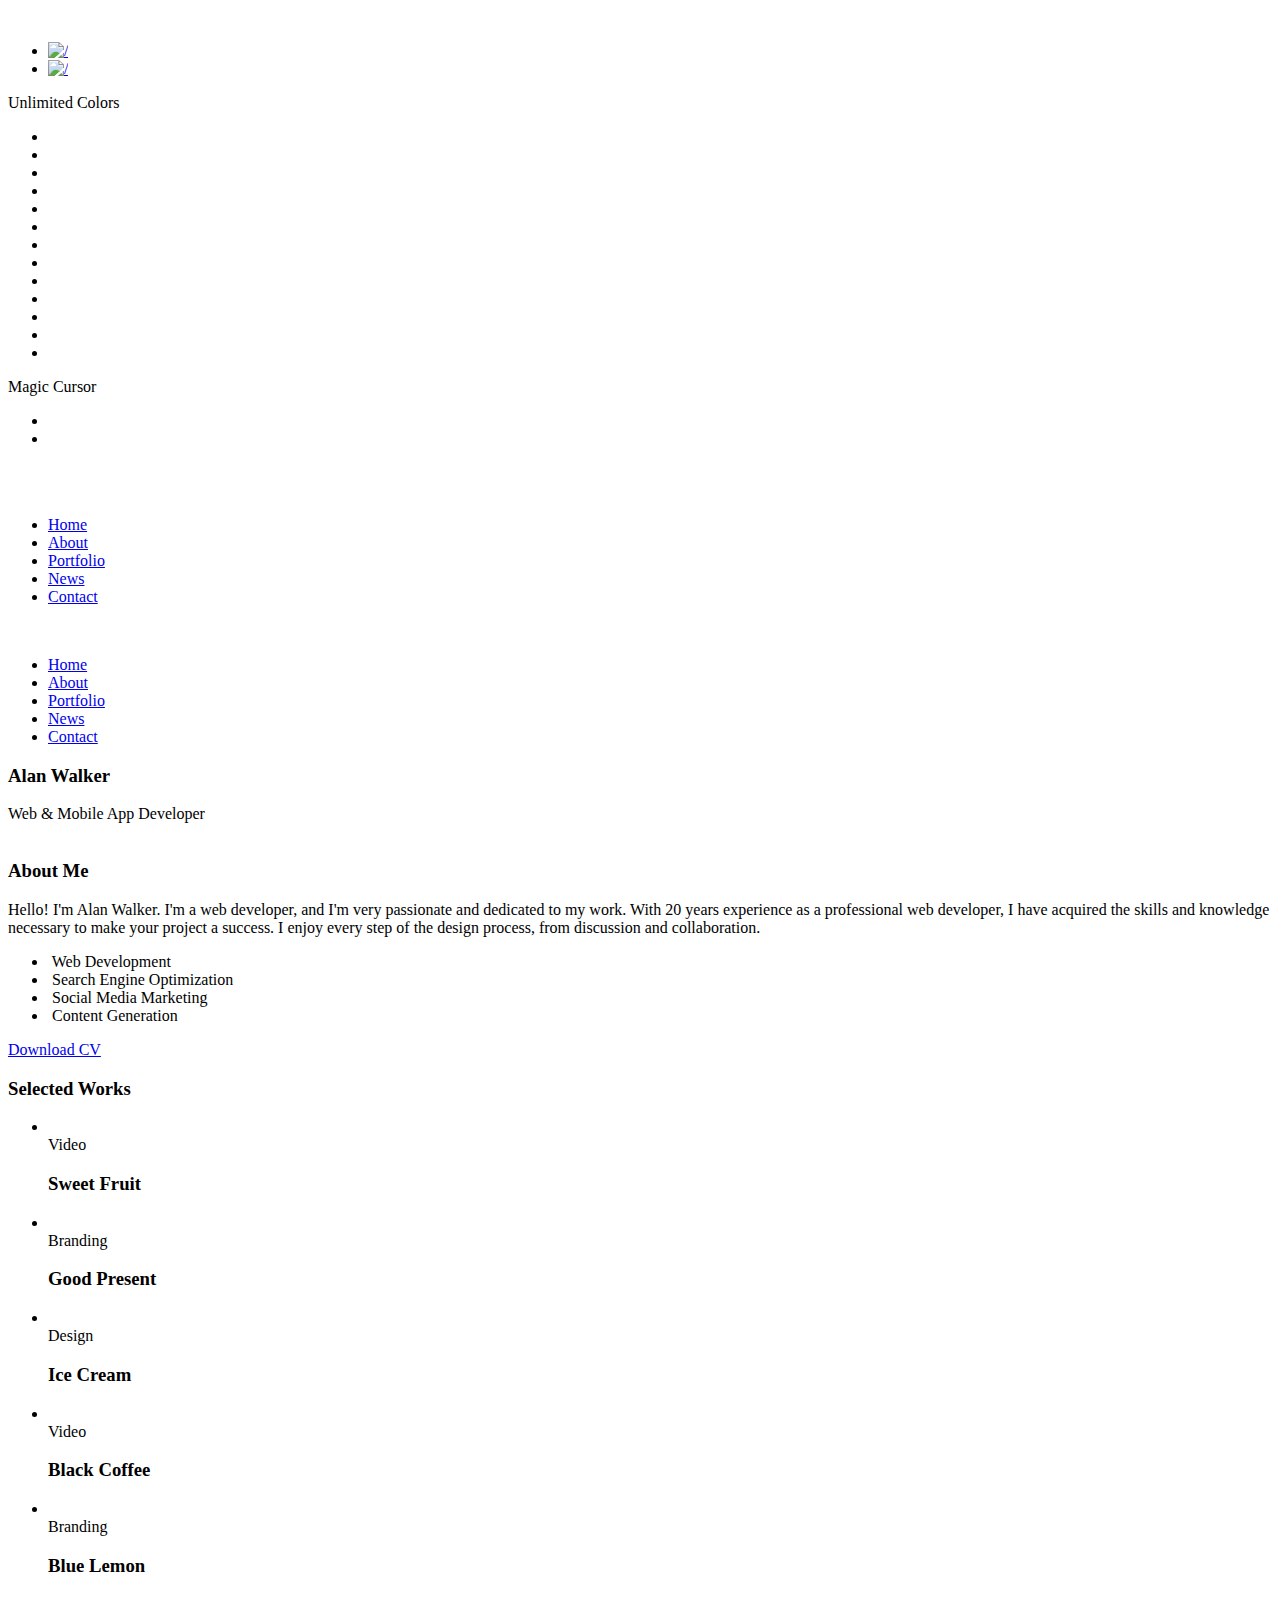
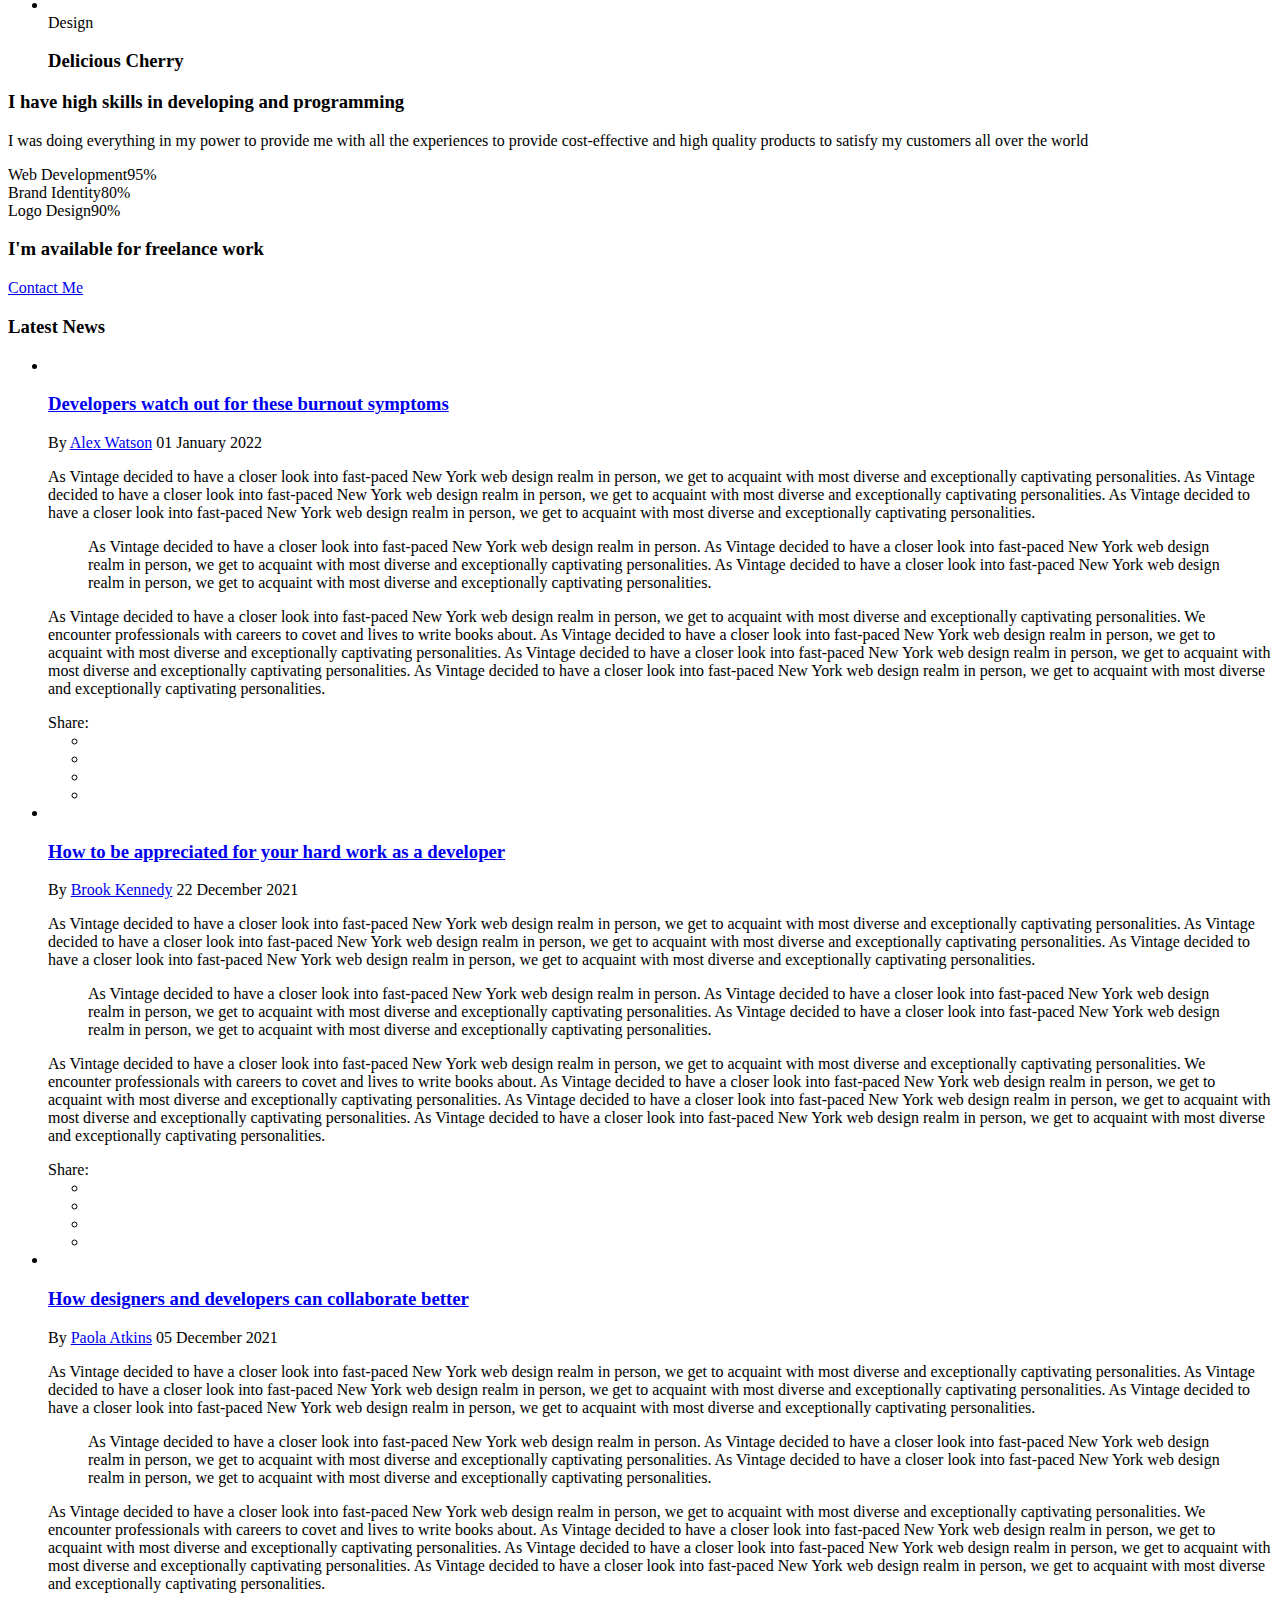
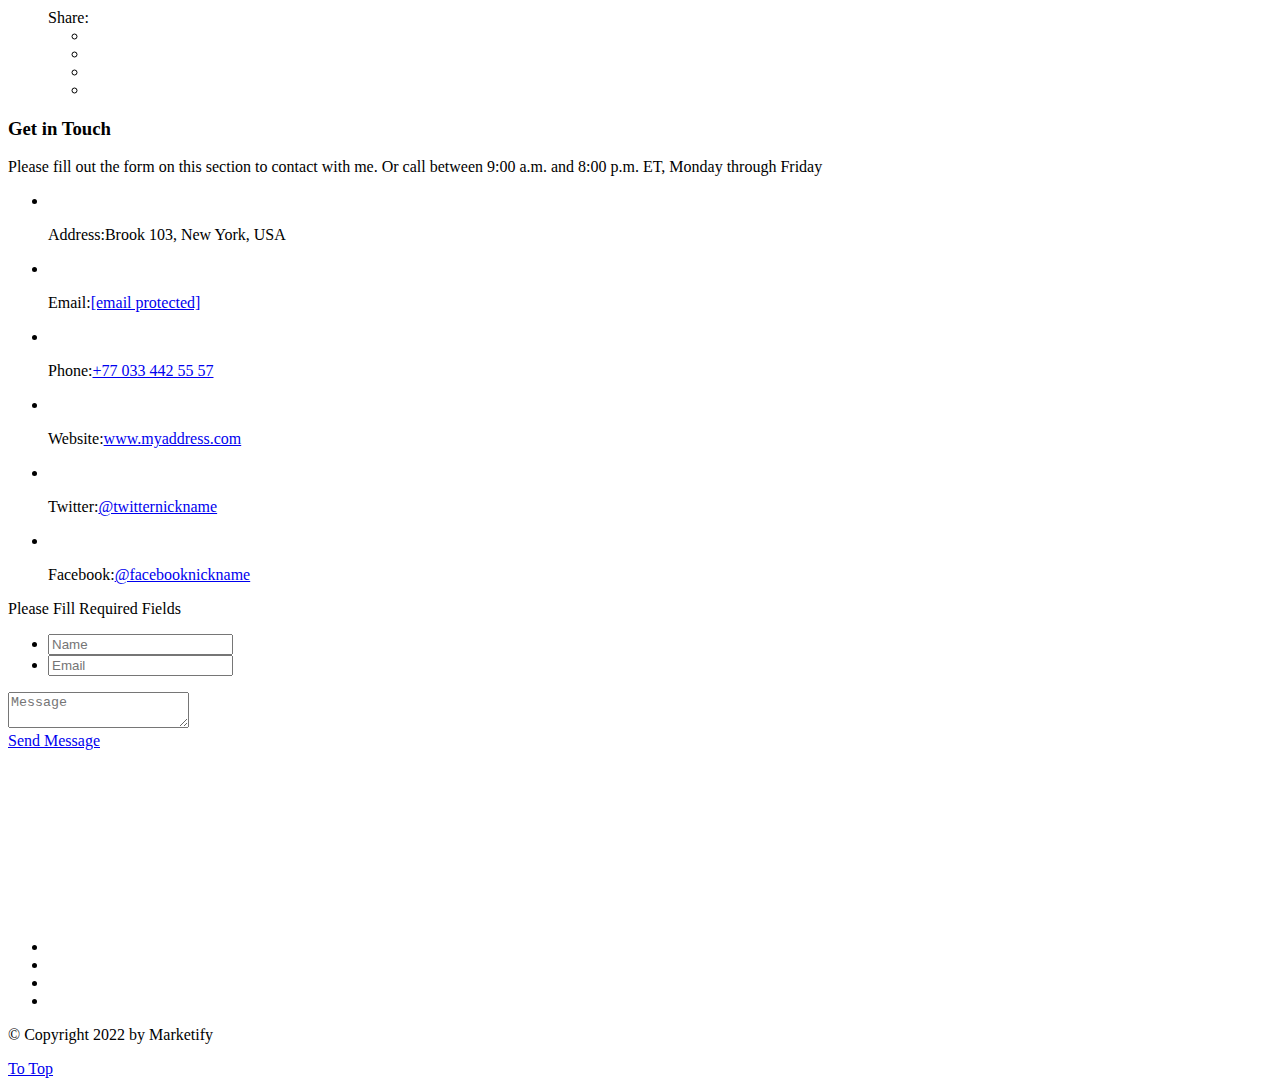
==== index.html @ be093eaf "Rename water.html to index.html" ====
<!DOCTYPE html>
<!--[if lt IE 7 ]><html class="ie ie6" lang="en"> <![endif]-->
<!--[if IE 7 ]><html class="ie ie7" lang="en"> <![endif]-->
<!--[if IE 8 ]><html class="ie ie8" lang="en"> <![endif]-->
<!--[if (gte IE 9)|!(IE)]><!-->
<html lang="en">
<!--<![endif]-->

<head>
    <meta http-equiv="Content-Type" content="text/html; charset=utf-8" />
    <link rel="icon" type="image/png" href="img/favicon.png" />
    <meta name="description" content="Name of your web site">
    <meta name="author" content="Marketify">
    <meta name="viewport" content="width=device-width, initial-scale=1, maximum-scale=1">
    <title>Grax | Home</title>

    <link href="https://fonts.googleapis.com/css2?family=Mulish:ital,wght@0,200;0,300;0,400;0,500;0,600;0,700;0,800;0,900;1,200;1,300;1,400;1,500;1,600;1,700;1,800;1,900&family=Poppins:ital,wght@0,300;0,400;0,500;0,600;0,700;0,800;0,900;1,300;1,400;1,500;1,600;1,700;1,800;1,900&display=swap"
        rel="stylesheet">
    <link rel="stylesheet" type="text/css" href="css/plugins.css" />
    <link rel="stylesheet" type="text/css" href="css/colors.css" />
    <link rel="stylesheet" type="text/css" href="css/darkMode.css" />
    <link rel="stylesheet" type="text/css" href="css/style.css" />
    <!--[if lt IE 9]> <script type="text/javascript" src="js/modernizr.custom.js"></script> <![endif]-->

</head>

<body>

    <div id="preloader">
        <div class="loader_line"></div>
    </div>


    <div class="grax_tm_all_wrap" data-magic-cursor="" data-color="crimson">



        <div class="grax_tm_settings">
            <div class="icon">
                <img class="svg" src="img/svg/setting.svg" alt="" />
                <a class="link" href="#"></a>
            </div>
            <div class="wrapper">
                <ul class="direction">
                    <li><a class="active light" href="#"><img class="svg" src="img/svg/weather.svg" alt=" /"></a></li>
                    <li><a class="dark" href="#"><img class="svg" src="img/svg/islam.svg" alt=" /"></a></li>
                </ul>
                <span class="title">Unlimited Colors</span>
                <ul class="colors">
                    <li><a class="blue" href="#"></a></li>
                    <li><a class="green" href="#"></a></li>
                    <li><a class="brown" href="#"></a></li>
                    <li><a class="pink" href="#"></a></li>
                    <li><a class="orange" href="#"></a></li>
                    <li class="bl"><a class="black" href="#"></a></li>
                    <li class="wh"><a class="white" href="#"></a></li>
                    <li><a class="purple" href="#"></a></li>
                    <li><a class="sky" href="#"></a></li>
                    <li><a class="cadetBlue" href="#"></a></li>
                    <li><a class="crimson" href="#"></a></li>
                    <li><a class="olive" href="#"></a></li>
                    <li><a class="red" href="#"></a></li>
                </ul>
                <span class="title">Magic Cursor</span>
                <ul class="cursor">
                    <li><a class="showme show" href="#"></a></li>
                    <li><a class="hide" href="#"><img class="svg" src="img/svg/arrow.svg" alt="" /></a></li>
                </ul>
            </div>
        </div>


        <div class="grax_tm_modalbox_news">
            <div class="box_inner">
                <div class="close">
                    <a href="#"><img class="svg" src="img/svg/cancel.svg" alt="" /></a>
                </div>
                <div class="description_wrap scrollable">
                </div>
            </div>
        </div>


        <div class="grax_tm_topbar">
            <div class="container">
                <div class="topbar_inner">
                    <div class="logo">
                        <a class="dark" href="#"><img src="img/logo/dark.png" alt="" /></a>
                        <a class="light" href="#"><img src="img/logo/logo.png" alt="" /></a>
                    </div>
                    <div class="menu">
                        <ul class="anchor_nav">
                            <li class="current"><a href="#home">Home</a></li>
                            <li><a href="#about">About</a></li>
                            <li><a href="#portfolio">Portfolio</a></li>
                            <li><a href="#news">News</a></li>
                            <li><a href="#contact">Contact</a></li>
                        </ul>
                    </div>
                </div>
            </div>
        </div>


        <div class="grax_tm_mobile_menu">
            <div class="topbar_inner">
                <div class="container bigger">
                    <div class="topbar_in">
                        <div class="logo">
                            <a href="#"><img src="img/logo/dark.png" alt="" /></a>
                        </div>
                        <div class="my_trigger">
                            <div class="hamburger hamburger--collapse-r">
                                <div class="hamburger-box">
                                    <div class="hamburger-inner"></div>
                                </div>
                            </div>
                        </div>
                    </div>
                </div>
            </div>
            <div class="dropdown">
                <div class="container">
                    <div class="dropdown_inner">
                        <ul class="anchor_nav">
                            <li><a href="#home">Home</a></li>
                            <li><a href="#about">About</a></li>
                            <li><a href="#portfolio">Portfolio</a></li>
                            <li><a href="#news">News</a></li>
                            <li><a href="#contact">Contact</a></li>
                        </ul>
                    </div>
                </div>
            </div>
        </div>


        <div class="grax_tm_hero" id="home">
            <div class="ripple" id="ripple"></div>
            <div class="container water">
                <div class="details" data-animation="toRight">
                    <h3 class="fn_animation name">Alan Walker</h3>
                    <span class="fn_animation job">Web &amp; Mobile App Developer</span>
                </div>
                <div class="grax_tm_down" data-skin="light">
                    <div class="line_wrapper">
                        <div class="line"></div>
                    </div>
                </div>
            </div>
        </div>


        <div class="grax_tm_section" id="about">
            <div class="grax_tm_about">
                <div class="container">
                    <div class="about_inner">
                        <div class="left wow fadeInLeft" data-wow-duration="1.5s">
                            <div class="image parallax" data-relative-input="true">
                                <img src="img/placeholders/3-4.jpg" alt="" />
                                <div class="main layer" data-img-url="img/about/1.jpg" data-depth="0.04"></div>
                            </div>
                        </div>
                        <div class="right wow fadeInLeft" data-wow-duration="1.5s" data-wow-delay=".2s">
                            <div class="grax_tm_title_holder">
                                <h3>About <span>Me</span></h3>
                            </div>
                            <div class="text">
                                <p>Hello! I'm Alan Walker. I'm a web developer, and I'm very passionate and dedicated to my work. With 20 years experience as a professional web developer, I have acquired the skills and knowledge necessary to make your project
                                    a success. I enjoy every step of the design process, from discussion and collaboration.</p>
                            </div>
                            <div class="list">
                                <ul>
                                    <li>
                                        <div class="list_inner">
                                            <img class="svg" src="img/svg/checked.svg" alt="" />
                                            <span>Web Development</span>
                                        </div>
                                    </li>
                                    <li>
                                        <div class="list_inner">
                                            <img class="svg" src="img/svg/checked.svg" alt="" />
                                            <span>Search Engine Optimization</span>
                                        </div>
                                    </li>
                                    <li>
                                        <div class="list_inner">
                                            <img class="svg" src="img/svg/checked.svg" alt="" />
                                            <span>Social Media Marketing</span>
                                        </div>
                                    </li>
                                    <li>
                                        <div class="list_inner">
                                            <img class="svg" src="img/svg/checked.svg" alt="" />
                                            <span>Content Generation</span>
                                        </div>
                                    </li>
                                </ul>
                            </div>
                            <div class="grax_tm_button">
                                <a href="img/resume/resume.jpg" download>Download CV</a>
                            </div>
                        </div>
                    </div>
                </div>
            </div>
        </div>


        <div class="grax_tm_section" id="portfolio">
            <div class="grax_tm_portfolio">
                <div class="container">
                    <div class="grax_tm_title_holder">
                        <h3>Selected <span>Works</span></h3>
                    </div>
                    <div class="portfolio_list">
                        <ul class="gallery_zoom my_waypoint">
                            <li class="wow fadeInLeft" data-wow-duration="1.5s">
                                <div class="list_inner">
                                    <div class="image">
                                        <img src="img/placeholders/1-1.jpg" alt="" />
                                        <div class="main" data-img-url="img/portfolio/1.jpg"></div>
                                    </div>
                                    <div class="overlay"></div>
                                    <div class="details">
                                        <span>Video</span>
                                        <h3>Sweet Fruit</h3>
                                    </div>
                                    <a class="grax_tm_full_link popup-youtube" href="https://www.youtube.com/watch?v=ICr_bOuM9Zo"></a>
                                </div>
                            </li>
                            <li class="wow fadeInLeft" data-wow-duration="1.5s" data-wow-delay=".2s">
                                <div class="list_inner">
                                    <div class="image">
                                        <img src="img/placeholders/1-1.jpg" alt="" />
                                        <div class="main" data-img-url="img/portfolio/2.jpg"></div>
                                    </div>
                                    <div class="overlay"></div>
                                    <div class="details">
                                        <span>Branding</span>
                                        <h3>Good Present</h3>
                                    </div>
                                    <a class="grax_tm_full_link zoom" href="img/portfolio/2.jpg"></a>
                                </div>
                            </li>
                            <li class="wow fadeInLeft" data-wow-duration="1.5s" data-wow-delay=".4s">
                                <div class="list_inner">
                                    <div class="image">
                                        <img src="img/placeholders/1-1.jpg" alt="" />
                                        <div class="main" data-img-url="img/portfolio/3.jpg"></div>
                                    </div>
                                    <div class="overlay"></div>
                                    <div class="details">
                                        <span>Design</span>
                                        <h3>Ice Cream</h3>
                                    </div>
                                    <a class="grax_tm_full_link zoom" href="img/portfolio/3.jpg"></a>
                                </div>
                            </li>
                            <li class="wow fadeInLeft" data-wow-duration="1.5s">
                                <div class="list_inner">
                                    <div class="image">
                                        <img src="img/placeholders/1-1.jpg" alt="" />
                                        <div class="main" data-img-url="img/portfolio/4.jpg"></div>
                                    </div>
                                    <div class="overlay"></div>
                                    <div class="details">
                                        <span>Video</span>
                                        <h3>Black Coffee</h3>
                                    </div>
                                    <a class="grax_tm_full_link popup-youtube" href="https://www.youtube.com/watch?v=ICr_bOuM9Zo"></a>
                                </div>
                            </li>
                            <li class="wow fadeInLeft" data-wow-duration="1.5s" data-wow-delay=".2s">
                                <div class="list_inner">
                                    <div class="image">
                                        <img src="img/placeholders/1-1.jpg" alt="" />
                                        <div class="main" data-img-url="img/portfolio/5.jpg"></div>
                                    </div>
                                    <div class="overlay"></div>
                                    <div class="details">
                                        <span>Branding</span>
                                        <h3>Blue Lemon</h3>
                                    </div>
                                    <a class="grax_tm_full_link zoom" href="img/portfolio/5.jpg"></a>
                                </div>
                            </li>
                            <li class="wow fadeInLeft" data-wow-duration="1.5s" data-wow-delay=".4s">
                                <div class="list_inner">
                                    <div class="image">
                                        <img src="img/placeholders/1-1.jpg" alt="" />
                                        <div class="main" data-img-url="img/portfolio/7.jpg"></div>
                                    </div>
                                    <div class="overlay"></div>
                                    <div class="details">
                                        <span>Design</span>
                                        <h3>Delicious Cherry</h3>
                                    </div>
                                    <a class="grax_tm_full_link zoom" href="img/portfolio/7.jpg"></a>
                                </div>
                            </li>
                        </ul>
                    </div>
                </div>
            </div>
        </div>


        <div class="grax_tm_progress_part">
            <div class="container">
                <div class="part_inner">
                    <div class="left wow fadeInLeft" data-wow-duration="1.5s">
                        <h3>I have high skills in developing and programming</h3>
                        <p>I was doing everything in my power to provide me with all the experiences to provide cost-effective and high quality products to satisfy my customers all over the world</p>
                    </div>
                    <div class="right wow fadeInLeft" data-wow-duration="1.5s" data-wow-delay=".2s">
                        <div class="kioto_progress">
                            <div class="progress_inner" data-value="95">
                                <span><span class="label">Web Development</span><span class="number">95%</span></span>
                                <div class="background">
                                    <div class="bar">
                                        <div class="bar_in"></div>
                                    </div>
                                </div>
                            </div>
                            <div class="progress_inner" data-value="80">
                                <span><span class="label">Brand Identity</span><span class="number">80%</span></span>
                                <div class="background">
                                    <div class="bar">
                                        <div class="bar_in"></div>
                                    </div>
                                </div>
                            </div>
                            <div class="progress_inner" data-value="90">
                                <span><span class="label">Logo Design</span><span class="number">90%</span></span>
                                <div class="background">
                                    <div class="bar">
                                        <div class="bar_in"></div>
                                    </div>
                                </div>
                            </div>
                        </div>
                    </div>
                </div>
            </div>
        </div>


        <div class="grax_tm_section">
            <div class="grax_tm_talk">
                <div class="container">
                    <div class="talk_inner">
                        <div class="text wow fadeInLeft" data-wow-duration="1.5s">
                            <h3><span>I'm available for freelance work</span></h3>
                        </div>
                        <div class="button wow fadeInLeft anchor" data-wow-duration="1.5s" data-wow-delay=".2s">
                            <a href="#contact">Contact Me</a>
                        </div>
                    </div>
                </div>
            </div>
        </div>


        <div class="grax_tm_section" id="news">
            <div class="grax_tm_news">
                <div class="container">
                    <div class="grax_tm_title_holder">
                        <h3>Latest <span>News</span></h3>
                    </div>
                    <div class="news_list">
                        <ul>
                            <li class="wow fadeInLeft" data-wow-duration="1.5s">
                                <div class="list_inner">
                                    <div class="image">
                                        <img src="img/placeholders/4-3.jpg" alt="" />
                                        <div class="main" data-img-url="img/news/1.jpg"></div>
                                        <a class="grax_tm_full_link" href="#"></a>
                                    </div>
                                    <div class="details">
                                        <h3 class="title"><a href="#">Developers watch out for these burnout symptoms</a></h3>
                                        <p class="date">By <a href="#">Alex Watson</a> <span>01 January 2022</span></p>
                                    </div>
                                    <div class="description">
                                        <p>As Vintage decided to have a closer look into fast-paced New York web design realm in person, we get to acquaint with most diverse and exceptionally captivating personalities. As Vintage decided to have a closer
                                            look into fast-paced New York web design realm in person, we get to acquaint with most diverse and exceptionally captivating personalities. As Vintage decided to have a closer look into fast-paced New York web
                                            design realm in person, we get to acquaint with most diverse and exceptionally captivating personalities.</p>
                                        <blockquote>As Vintage decided to have a closer look into fast-paced New York web design realm in person. As Vintage decided to have a closer look into fast-paced New York web design realm in person, we get to acquaint with
                                            most diverse and exceptionally captivating personalities. As Vintage decided to have a closer look into fast-paced New York web design realm in person, we get to acquaint with most diverse and exceptionally
                                            captivating personalities.</blockquote>
                                        <p>As Vintage decided to have a closer look into fast-paced New York web design realm in person, we get to acquaint with most diverse and exceptionally captivating personalities. We encounter professionals with careers
                                            to covet and lives to write books about. As Vintage decided to have a closer look into fast-paced New York web design realm in person, we get to acquaint with most diverse and exceptionally captivating personalities.
                                            As Vintage decided to have a closer look into fast-paced New York web design realm in person, we get to acquaint with most diverse and exceptionally captivating personalities. As Vintage decided to have a closer
                                            look into fast-paced New York web design realm in person, we get to acquaint with most diverse and exceptionally captivating personalities.</p>
                                        <div class="share">
                                            <span>Share:</span>
                                            <ul class="social">
                                                <li><a href="#"><img class="svg" src="img/svg/social/facebook.svg" alt=""></a></li>
                                                <li><a href="#"><img class="svg" src="img/svg/social/twitter.svg" alt=""></a></li>
                                                <li><a href="#"><img class="svg" src="img/svg/social/behance.svg" alt=""></a></li>
                                                <li><a href="#"><img class="svg" src="img/svg/social/dribbble.svg" alt=""></a></li>
                                            </ul>
                                        </div>
                                    </div>
                                </div>
                            </li>
                            <li class="wow fadeInLeft" data-wow-duration="1.5s" data-wow-delay=".2s">
                                <div class="list_inner">
                                    <div class="image">
                                        <img src="img/placeholders/4-3.jpg" alt="" />
                                        <div class="main" data-img-url="img/news/2.jpg"></div>
                                        <a class="grax_tm_full_link" href="#"></a>
                                    </div>
                                    <div class="details">
                                        <h3 class="title"><a href="#">How to be appreciated for your hard work as a developer</a></h3>
                                        <p class="date">By <a href="#">Brook Kennedy</a> <span>22 December 2021</span></p>
                                    </div>
                                    <div class="description">
                                        <p>As Vintage decided to have a closer look into fast-paced New York web design realm in person, we get to acquaint with most diverse and exceptionally captivating personalities. As Vintage decided to have a closer
                                            look into fast-paced New York web design realm in person, we get to acquaint with most diverse and exceptionally captivating personalities. As Vintage decided to have a closer look into fast-paced New York web
                                            design realm in person, we get to acquaint with most diverse and exceptionally captivating personalities.</p>
                                        <blockquote>As Vintage decided to have a closer look into fast-paced New York web design realm in person. As Vintage decided to have a closer look into fast-paced New York web design realm in person, we get to acquaint with
                                            most diverse and exceptionally captivating personalities. As Vintage decided to have a closer look into fast-paced New York web design realm in person, we get to acquaint with most diverse and exceptionally
                                            captivating personalities.</blockquote>
                                        <p>As Vintage decided to have a closer look into fast-paced New York web design realm in person, we get to acquaint with most diverse and exceptionally captivating personalities. We encounter professionals with careers
                                            to covet and lives to write books about. As Vintage decided to have a closer look into fast-paced New York web design realm in person, we get to acquaint with most diverse and exceptionally captivating personalities.
                                            As Vintage decided to have a closer look into fast-paced New York web design realm in person, we get to acquaint with most diverse and exceptionally captivating personalities. As Vintage decided to have a closer
                                            look into fast-paced New York web design realm in person, we get to acquaint with most diverse and exceptionally captivating personalities.</p>
                                        <div class="share">
                                            <span>Share:</span>
                                            <ul class="social">
                                                <li><a href="#"><img class="svg" src="img/svg/social/facebook.svg" alt=""></a></li>
                                                <li><a href="#"><img class="svg" src="img/svg/social/twitter.svg" alt=""></a></li>
                                                <li><a href="#"><img class="svg" src="img/svg/social/behance.svg" alt=""></a></li>
                                                <li><a href="#"><img class="svg" src="img/svg/social/dribbble.svg" alt=""></a></li>
                                            </ul>
                                        </div>
                                    </div>
                                </div>
                            </li>
                            <li class="wow fadeInLeft" data-wow-duration="1.5s" data-wow-delay=".4s">
                                <div class="list_inner">
                                    <div class="image">
                                        <img src="img/placeholders/4-3.jpg" alt="" />
                                        <div class="main" data-img-url="img/news/3.jpg"></div>
                                        <a class="grax_tm_full_link" href="#"></a>
                                    </div>
                                    <div class="details">
                                        <h3 class="title"><a href="#">How designers and developers can collaborate better</a></h3>
                                        <p class="date">By <a href="#">Paola Atkins</a> <span>05 December 2021</span></p>
                                    </div>
                                    <div class="description">
                                        <p>As Vintage decided to have a closer look into fast-paced New York web design realm in person, we get to acquaint with most diverse and exceptionally captivating personalities. As Vintage decided to have a closer
                                            look into fast-paced New York web design realm in person, we get to acquaint with most diverse and exceptionally captivating personalities. As Vintage decided to have a closer look into fast-paced New York web
                                            design realm in person, we get to acquaint with most diverse and exceptionally captivating personalities.</p>
                                        <blockquote>As Vintage decided to have a closer look into fast-paced New York web design realm in person. As Vintage decided to have a closer look into fast-paced New York web design realm in person, we get to acquaint with
                                            most diverse and exceptionally captivating personalities. As Vintage decided to have a closer look into fast-paced New York web design realm in person, we get to acquaint with most diverse and exceptionally
                                            captivating personalities.</blockquote>
                                        <p>As Vintage decided to have a closer look into fast-paced New York web design realm in person, we get to acquaint with most diverse and exceptionally captivating personalities. We encounter professionals with careers
                                            to covet and lives to write books about. As Vintage decided to have a closer look into fast-paced New York web design realm in person, we get to acquaint with most diverse and exceptionally captivating personalities.
                                            As Vintage decided to have a closer look into fast-paced New York web design realm in person, we get to acquaint with most diverse and exceptionally captivating personalities. As Vintage decided to have a closer
                                            look into fast-paced New York web design realm in person, we get to acquaint with most diverse and exceptionally captivating personalities.</p>
                                        <div class="share">
                                            <span>Share:</span>
                                            <ul class="social">
                                                <li><a href="#"><img class="svg" src="img/svg/social/facebook.svg" alt=""></a></li>
                                                <li><a href="#"><img class="svg" src="img/svg/social/twitter.svg" alt=""></a></li>
                                                <li><a href="#"><img class="svg" src="img/svg/social/behance.svg" alt=""></a></li>
                                                <li><a href="#"><img class="svg" src="img/svg/social/dribbble.svg" alt=""></a></li>
                                            </ul>
                                        </div>
                                    </div>
                                </div>
                            </li>
                        </ul>
                    </div>
                </div>
            </div>
        </div>


        <div class="grax_tm_contact" id="contact">
            <div class="container">
                <div class="grax_tm_title_holder">
                    <h3>Get in <span>Touch</span></h3>
                </div>
                <div class="contact_inner">
                    <div class="left wow fadeInLeft" data-wow-duration="1s">
                        <div class="text">
                            <p>Please fill out the form on this section to contact with me. Or call between 9:00 a.m. and 8:00 p.m. ET, Monday through Friday</p>
                        </div>
                        <div class="info_list">
                            <ul>
                                <li>
                                    <div class="list_inner">
                                        <img class="svg" src="img/svg/location.svg" alt="" />
                                        <p><span class="first">Address:</span><span class="second">Brook 103, New York, USA</span></p>
                                    </div>
                                </li>
                                <li>
                                    <div class="list_inner">
                                        <img class="svg" src="img/svg/email.svg" alt="" />
                                        <p><span class="first">Email:</span><span class="second"><a href="#"><span class="__cf_email__" data-cfemail="85e0fde4e8f5e9e0c5e2e8e4ece9abe6eae8">[email&#160;protected]</span></a>
                                            </span>
                                        </p>
                                    </div>
                                </li>
                                <li>
                                    <div class="list_inner">
                                        <img class="svg" src="img/svg/phone.svg" alt="" />
                                        <p><span class="first">Phone:</span><span class="second"><a href="#">+77 033 442 55 57</a></span></p>
                                    </div>
                                </li>
                                <li>
                                    <div class="list_inner">
                                        <img class="svg" src="img/svg/social/dribbble.svg" alt="" />
                                        <p><span class="first">Website:</span><span class="second"><a href="#">www.myaddress.com</a></span></p>
                                    </div>
                                </li>
                                <li>
                                    <div class="list_inner">
                                        <img class="svg" src="img/svg/social/twitter.svg" alt="" />
                                        <p><span class="first">Twitter:</span><span class="second"><a href="#">@twitternickname</a></span></p>
                                    </div>
                                </li>
                                <li>
                                    <div class="list_inner">
                                        <img class="svg" src="img/svg/social/facebook.svg" alt="" />
                                        <p><span class="first">Facebook:</span><span class="second"><a href="#">@facebooknickname</a></span></p>
                                    </div>
                                </li>
                            </ul>
                        </div>
                    </div>
                    <div class="right wow fadeInLeft" data-wow-duration="1s" data-wow-delay=".2s">
                        <div class="fields">
                            <form action="/" method="post" class="contact_form" id="contact_form">
                                <div class="returnmessage" data-success="Your message has been received, We will contact you soon."></div>
                                <div class="empty_notice"><span>Please Fill Required Fields</span></div>
                                <div class="first">
                                    <ul>
                                        <li>
                                            <input id="name" type="text" placeholder="Name">
                                        </li>
                                        <li>
                                            <input id="email" type="text" placeholder="Email">
                                        </li>
                                    </ul>
                                </div>
                                <div class="last">
                                    <textarea id="message" placeholder="Message"></textarea>
                                </div>
                                <div class="grax_tm_button">
                                    <a id="send_message" href="#">Send Message</a>
                                </div>

                            </form>
                        </div>
                    </div>
                </div>
            </div>
        </div>


        <div class="grax_tm_section">
            <div class="grax_tm_copyright">
                <div class="my_wave">
                    <svg width="100%" height="100%" version="1.1" xmlns="http://www.w3.org/2000/svg">
<defs></defs>
<path id="wave_img" data-color="#fff" d="M 0 185.609 C 317.16666666666663 118.136 317.16666666666663 118.136 634.3333333333333 151.87 C 951.4999999999999 185.609 951.4999999999999 185.609 1268.6666666666665 116.402 C 1585.833333333333 47.195 1585.833333333333 47.195 1903 131.925 L 1903 507 L 0 507 Z" fill="#fff"></path>
</svg>
                </div>
                <div class="container">
                    <div class="copyright_inner">
                        <div class="logo wow fadeInLeft" data-wow-duration="1s">
                            <img src="img/logo/logo.png" alt="" />
                        </div>
                        <div class="social wow fadeInLeft" data-wow-duration="1s" data-wow-delay=".2s">
                            <ul>
                                <li><a href="#"><img class="svg" src="img/svg/social/facebook.svg" alt="" /></a></li>
                                <li><a href="#"><img class="svg" src="img/svg/social/twitter.svg" alt="" /></a></li>
                                <li><a href="#"><img class="svg" src="img/svg/social/dribbble.svg" alt="" /></a></li>
                                <li><a href="#"><img class="svg" src="img/svg/social/tik-tok.svg" alt="" /></a></li>

                            </ul>
                        </div>
                        <div class="copy wow fadeInLeft" data-wow-duration="1s" data-wow-delay=".4s">
                            <p>&copy; Copyright 2022 by Marketify</p>
                        </div>
                    </div>
                </div>
            </div>
        </div>


        <div class="mouse-cursor cursor-outer"></div>
        <div class="mouse-cursor cursor-inner"></div>


        <div class="progressbar">
            <a href="#"><span class="text">To Top</span></a>
            <span class="line"></span>
        </div>

    </div>


    <script data-cfasync="false" src="/cdn-cgi/scripts/5c5dd728/cloudflare-static/email-decode.min.js"></script>
    <script src="js/jquery.js"></script>
    <!--[if lt IE 10]> <script type="text/javascript" src="js/ie8.js"></script> <![endif]-->
    <script src="js/plugins.js"></script>
    <script src="js/init.js"></script>

</body>

</html>
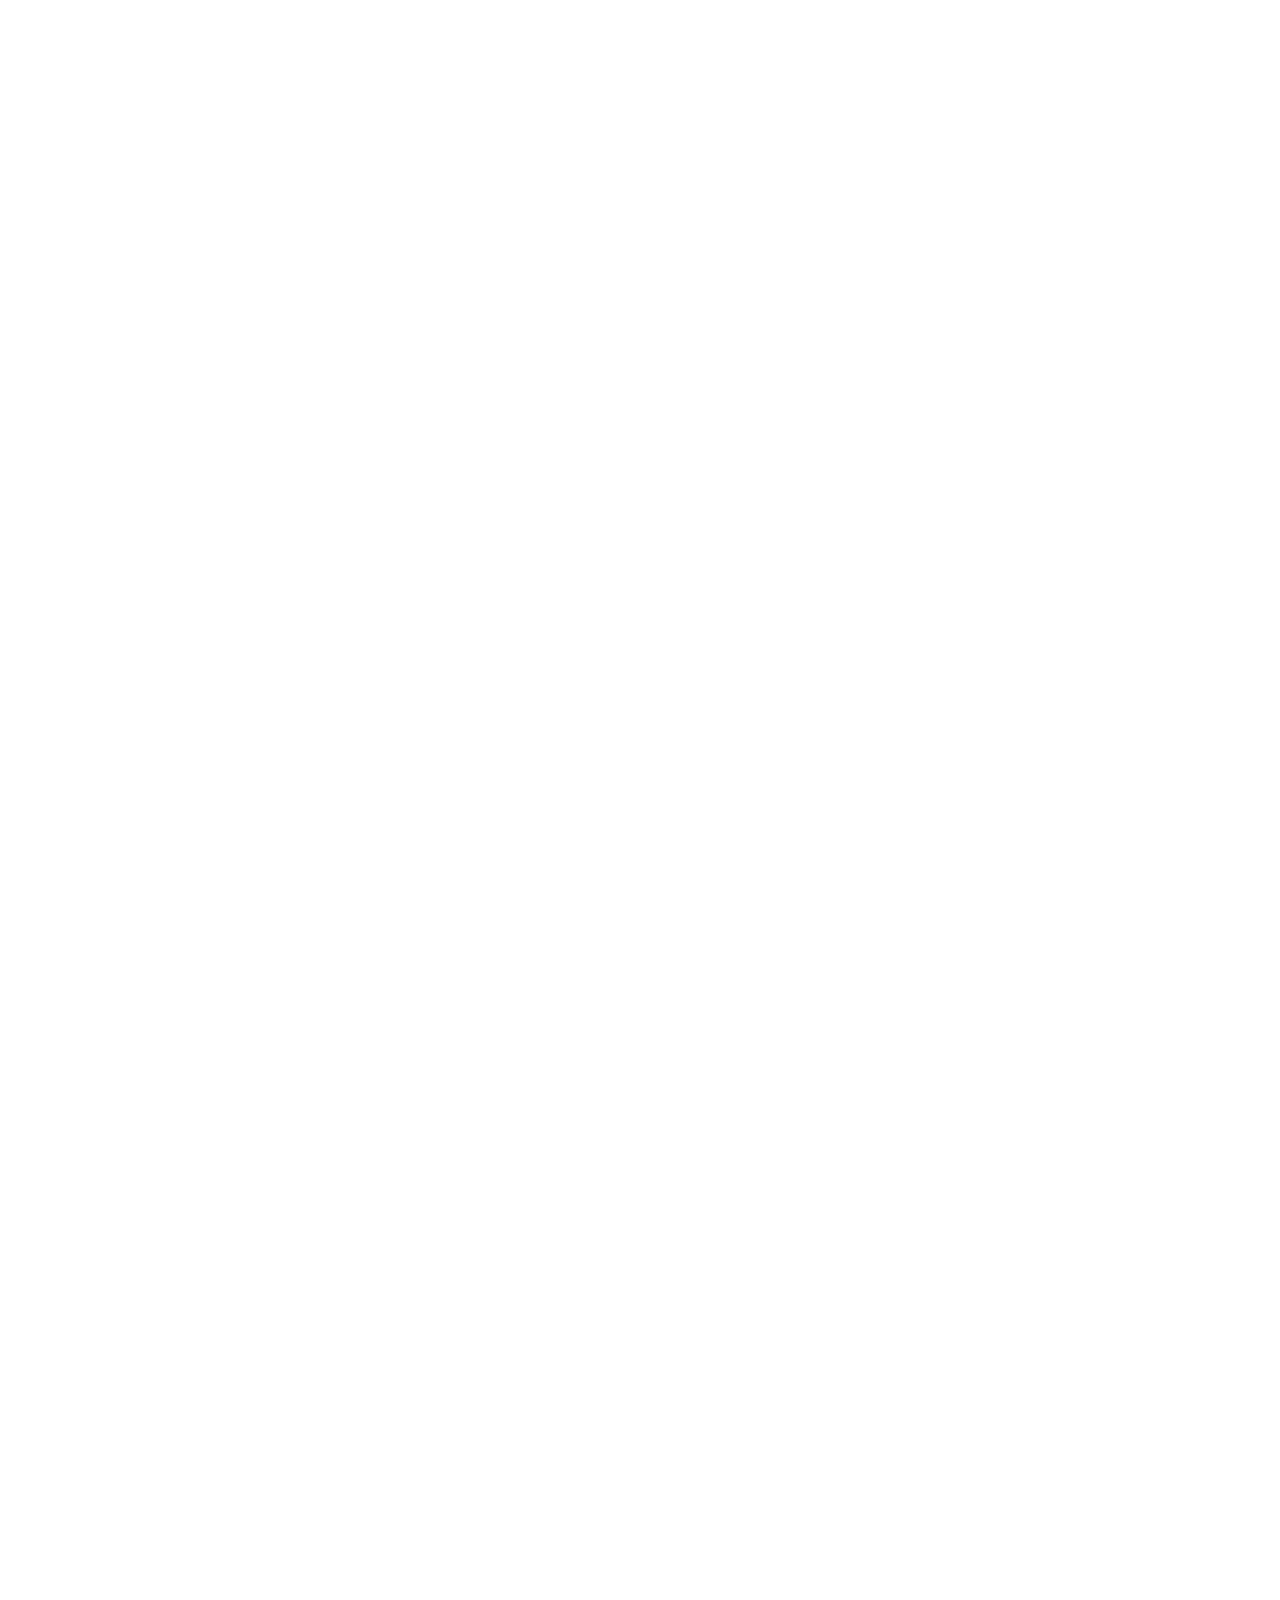
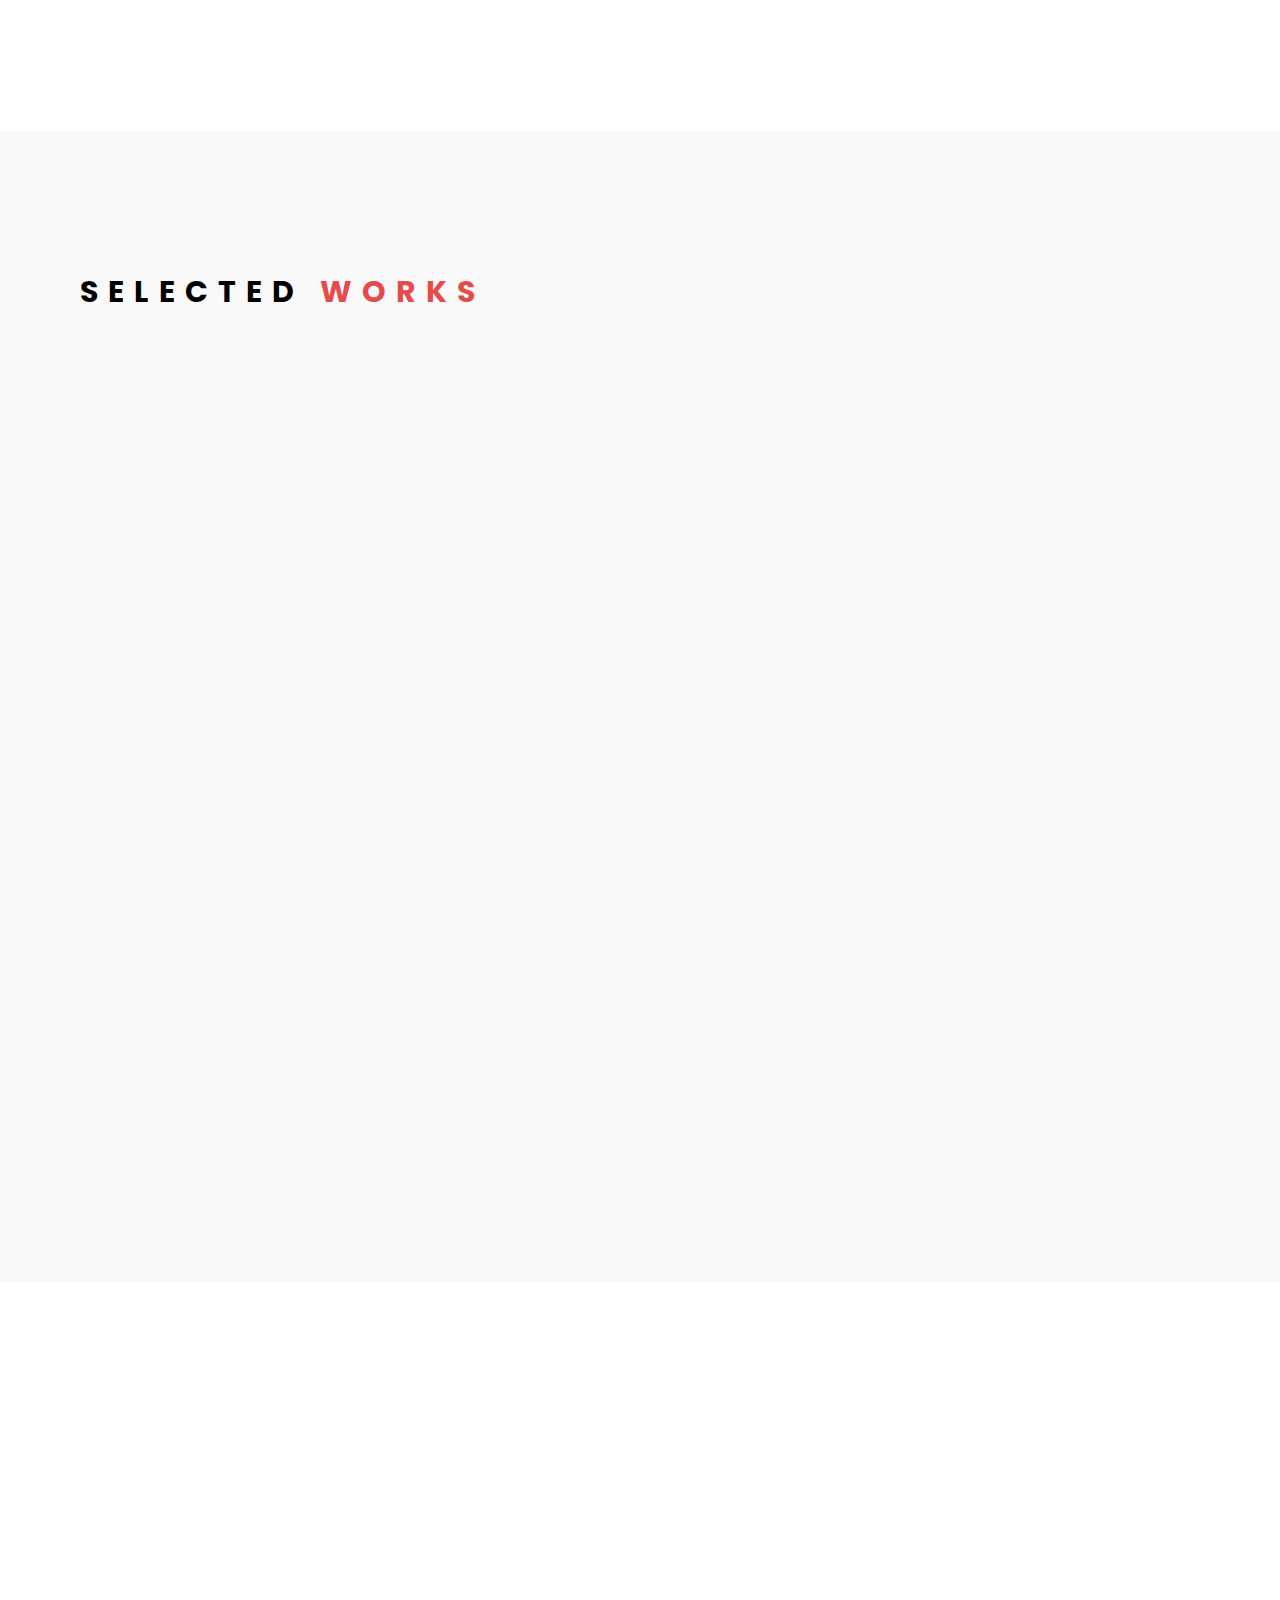
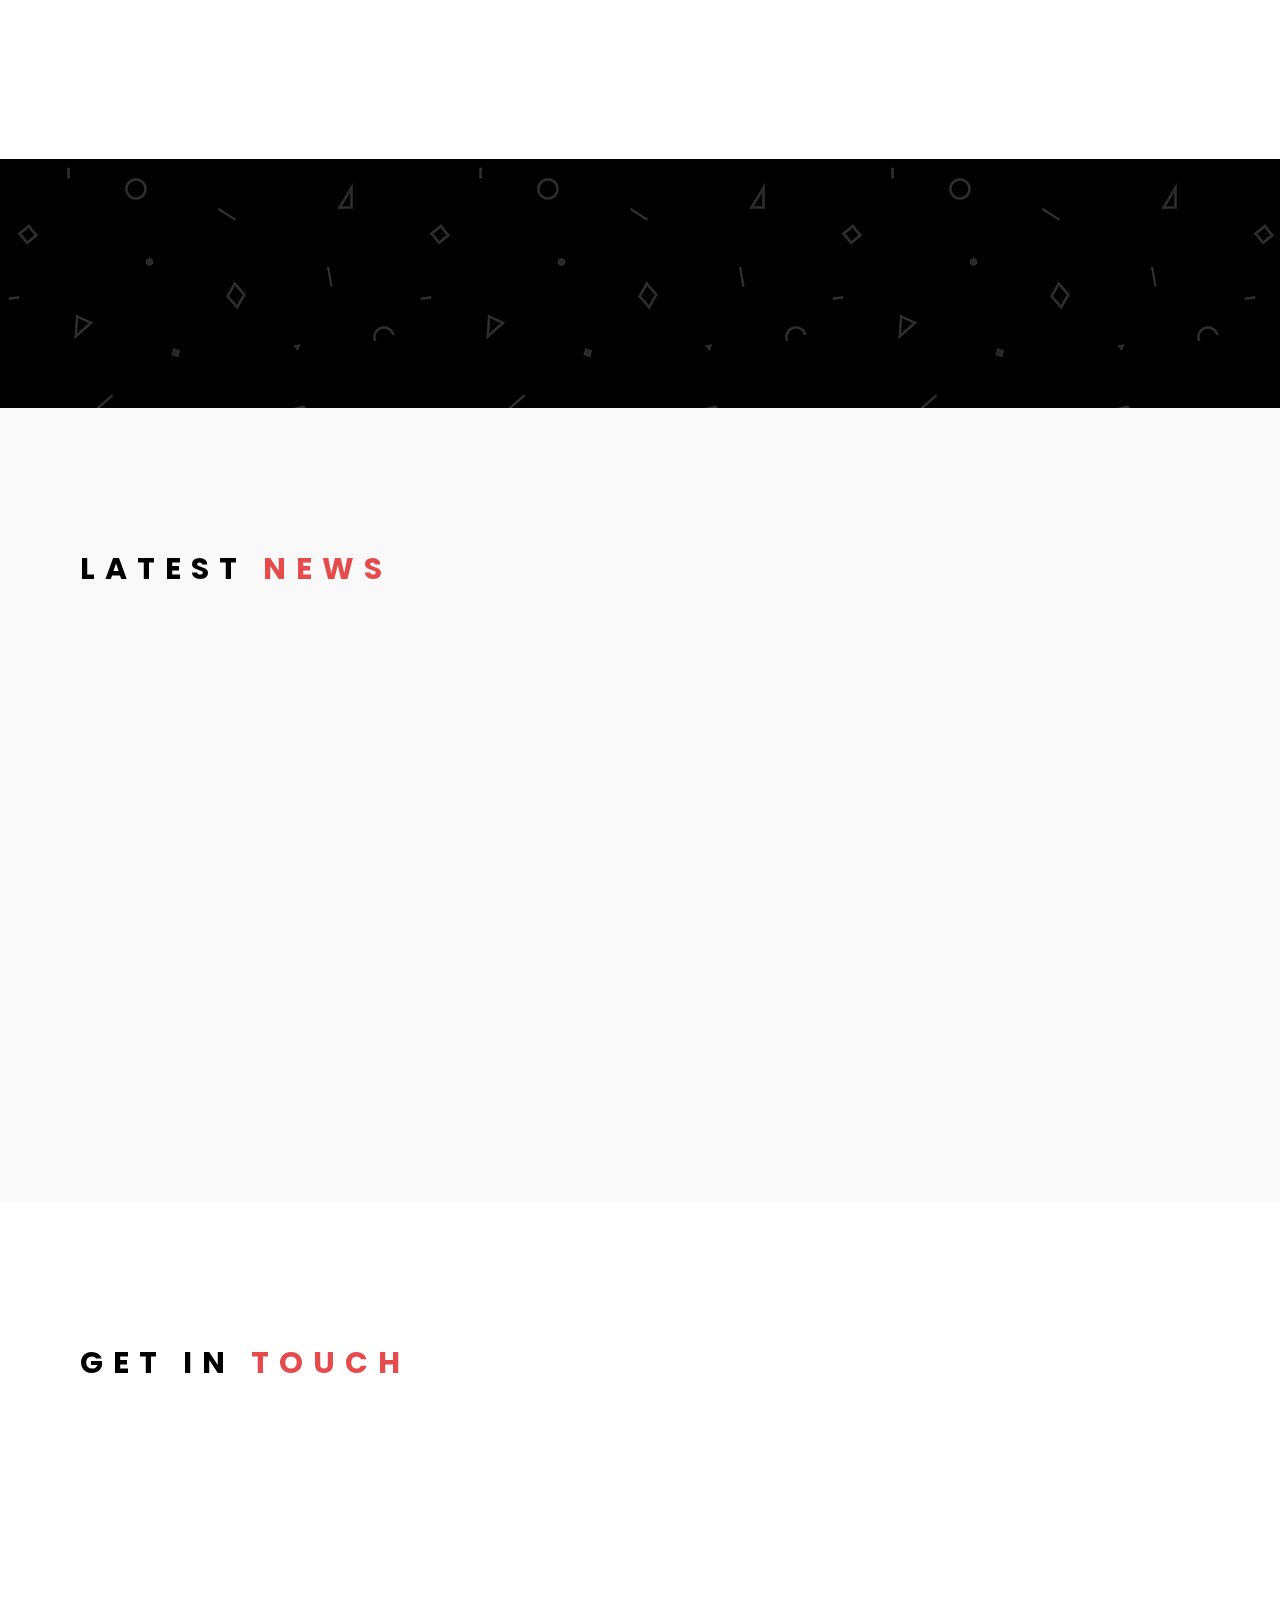
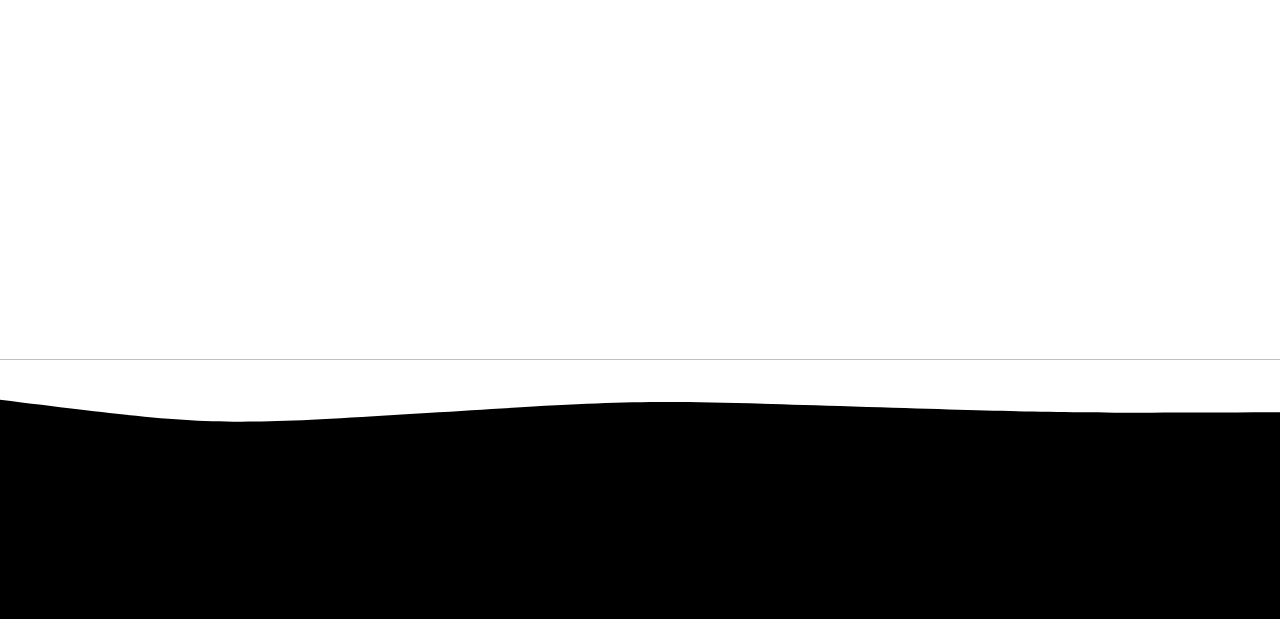
==== commit 3bea0195: "change description" ====
--- a/index.html
+++ b/index.html
@@ -1,10 +1,4 @@
 <!DOCTYPE html>
-<!--[if lt IE 7 ]><html class="ie ie6" lang="en"> <![endif]-->
-<!--[if IE 7 ]><html class="ie ie7" lang="en"> <![endif]-->
-<!--[if IE 8 ]><html class="ie ie8" lang="en"> <![endif]-->
-<!--[if (gte IE 9)|!(IE)]><!-->
-<html lang="en">
-<!--<![endif]-->
 
 <head>
     <meta http-equiv="Content-Type" content="text/html; charset=utf-8" />
@@ -12,7 +6,7 @@
     <meta name="description" content="Name of your web site">
     <meta name="author" content="Marketify">
     <meta name="viewport" content="width=device-width, initial-scale=1, maximum-scale=1">
-    <title>Grax | Home</title>
+    <title>AKILA Say</title>
 
     <link href="https://fonts.googleapis.com/css2?family=Mulish:ital,wght@0,200;0,300;0,400;0,500;0,600;0,700;0,800;0,900;1,200;1,300;1,400;1,500;1,600;1,700;1,800;1,900&family=Poppins:ital,wght@0,300;0,400;0,500;0,600;0,700;0,800;0,900;1,300;1,400;1,500;1,600;1,700;1,800;1,900&display=swap"
         rel="stylesheet">
@@ -34,7 +28,7 @@
     <div class="grax_tm_all_wrap" data-magic-cursor="" data-color="crimson">
 
 
-
+<!-- 
         <div class="grax_tm_settings">
             <div class="icon">
                 <img class="svg" src="img/svg/setting.svg" alt="" />
@@ -67,7 +61,7 @@
                     <li><a class="hide" href="#"><img class="svg" src="img/svg/arrow.svg" alt="" /></a></li>
                 </ul>
             </div>
-        </div>
+        </div> -->
 
 
         <div class="grax_tm_modalbox_news">
@@ -139,8 +133,8 @@
             <div class="ripple" id="ripple"></div>
             <div class="container water">
                 <div class="details" data-animation="toRight">
-                    <h3 class="fn_animation name">Alan Walker</h3>
-                    <span class="fn_animation job">Web &amp; Mobile App Developer</span>
+                    <h3 class="fn_animation name">Akila</h3>
+                    <span class="fn_animation job">Software Engineer</span>
                 </div>
                 <div class="grax_tm_down" data-skin="light">
                     <div class="line_wrapper">
@@ -166,8 +160,9 @@
                                 <h3>About <span>Me</span></h3>
                             </div>
                             <div class="text">
-                                <p>Hello! I'm Alan Walker. I'm a web developer, and I'm very passionate and dedicated to my work. With 20 years experience as a professional web developer, I have acquired the skills and knowledge necessary to make your project
-                                    a success. I enjoy every step of the design process, from discussion and collaboration.</p>
+                                <p>Hello! I'm Akila. I'm a Software engineer, and I'm very passionate and dedicated to my work. With 3+ years experience as a professional engineer,
+                                     I have acquired the skills and knowledge necessary to make your project
+                                    a success. I enjoy every step of the software development process, from discussion and collaboration.</p>
                             </div>
                             <div class="list">
                                 <ul>
@@ -180,19 +175,19 @@
                                     <li>
                                         <div class="list_inner">
                                             <img class="svg" src="img/svg/checked.svg" alt="" />
-                                            <span>Search Engine Optimization</span>
+                                            <span>AI application development</span>
                                         </div>
                                     </li>
                                     <li>
                                         <div class="list_inner">
                                             <img class="svg" src="img/svg/checked.svg" alt="" />
-                                            <span>Social Media Marketing</span>
+                                            <span>Mobile Application</span>
                                         </div>
                                     </li>
                                     <li>
                                         <div class="list_inner">
                                             <img class="svg" src="img/svg/checked.svg" alt="" />
-                                            <span>Content Generation</span>
+                                            <span>Search Engine Optimization</span>
                                         </div>
                                     </li>
                                 </ul>
@@ -585,7 +580,7 @@
                             </ul>
                         </div>
                         <div class="copy wow fadeInLeft" data-wow-duration="1s" data-wow-delay=".4s">
-                            <p>&copy; Copyright 2022 by Marketify</p>
+                            <p>&copy; Copyright 2023 by Ak</p>
                         </div>
                     </div>
                 </div>
--- a/css/plugins.css
+++ b/css/plugins.css
@@ -0,0 +1,6331 @@
+/*
+This file is made by Marketify (2022)
+
+01) BASE
+02) FORM ELEMENTS
+03) FONTELLO
+04) SKELETON OR GRID
+05) ANIMATION
+
+
+*/
+
+/*------------------------------------------------------------------*/
+
+/*	BASE
+/*------------------------------------------------------------------*/
+
+html,
+body,
+div,
+span,
+applet,
+object,
+iframe,
+h1,
+h2,
+h3,
+h4,
+h5,
+h6,
+p,
+blockquote,
+pre,
+a,
+abbr,
+acronym,
+address,
+big,
+cite,
+code,
+del,
+dfn,
+em,
+font,
+ins,
+kbd,
+q,
+s,
+samp,
+small,
+strike,
+strong,
+sub,
+sup,
+tt,
+var,
+b,
+u,
+i,
+center,
+dl,
+dt,
+dd,
+ol,
+ul,
+li,
+fieldset,
+form,
+label,
+legend,
+table,
+caption,
+tbody,
+tfoot,
+thead,
+tr,
+th,
+td {
+    background: transparent;
+    border: 0;
+    margin: 0;
+    padding: 0;
+    vertical-align: baseline;
+    outline: none;
+}
+
+article,
+aside,
+details,
+figcaption,
+figure,
+footer,
+header,
+hgroup,
+nav,
+section {
+    display: block;
+}
+
+blockquote {
+    quotes: none;
+}
+
+blockquote:before,
+blockquote:after {
+    content: '';
+    content: none;
+}
+
+ul,
+ol {
+    margin: 0px;
+}
+
+ul li,
+ol li {
+    margin: 0px;
+}
+
+img {
+    vertical-align: middle;
+    max-width: 100%;
+}
+
+iframe {
+    max-width: 100%;
+}
+
+del {
+    text-decoration: line-through;
+}
+
+a,
+i {
+    border: none;
+}
+
+a:hover {
+    text-decoration: none;
+}
+
+table {
+    width: 100%;
+    max-width: 100%;
+    text-align: left;
+    border-collapse: collapse;
+    border-spacing: 0px;
+    margin-bottom: 15px;
+    color: #999;
+    border: 1px solid #eee;
+}
+
+table tr {
+    border: 1px solid #eee;
+}
+
+table th {
+    vertical-align: top;
+    color: #333;
+    background: none;
+    font-size: 16px;
+    font-weight: normal;
+    padding: 15px 10px;
+    border: 1px solid #eee;
+}
+
+table td {
+    vertical-align: top;
+    padding: 10px;
+    border: 1px solid #eee;
+}
+
+code,
+pre {
+    padding: 10px;
+    padding-bottom: 0;
+    border-left: 3px solid #6FBF71;
+    border-bottom: 1px solid transparent;
+    background: #f7f7f7;
+    overflow-x: scroll;
+}
+
+pre {
+    display: block;
+    word-break: break-all;
+    word-wrap: break-word;
+}
+
+pre code {
+    white-space: pre-wrap;
+}
+
+.space10 {
+    width: 100%;
+    float: left;
+    clear: both;
+    margin-bottom: 10px;
+}
+
+.space20 {
+    width: 100%;
+    float: left;
+    clear: both;
+    margin-bottom: 20px;
+}
+
+.space30 {
+    width: 100%;
+    float: left;
+    clear: both;
+    margin-bottom: 30px;
+}
+
+.space40 {
+    width: 100%;
+    float: left;
+    clear: both;
+    margin-bottom: 40px;
+}
+
+.space50 {
+    width: 100%;
+    float: left;
+    clear: both;
+    margin-bottom: 50px;
+}
+
+.space60 {
+    width: 100%;
+    float: left;
+    clear: both;
+    margin-bottom: 60px;
+}
+
+.space70 {
+    width: 100%;
+    float: left;
+    clear: both;
+    margin-bottom: 70px;
+}
+
+.space80 {
+    width: 100%;
+    float: left;
+    clear: both;
+    margin-bottom: 80px;
+}
+
+.space90 {
+    width: 100%;
+    float: left;
+    clear: both;
+    margin-bottom: 90px;
+}
+
+.space100 {
+    width: 100%;
+    float: left;
+    clear: both;
+    margin-bottom: 100px;
+}
+
+.space200 {
+    width: 100%;
+    float: left;
+    clear: both;
+    margin-bottom: 200px;
+}
+
+.space300 {
+    width: 100%;
+    float: left;
+    clear: both;
+    margin-bottom: 300px;
+}
+
+.space400 {
+    width: 100%;
+    float: left;
+    clear: both;
+    margin-bottom: 400px;
+}
+
+.space500 {
+    width: 100%;
+    float: left;
+    clear: both;
+    margin-bottom: 500px;
+}
+
+.space1000 {
+    width: 100%;
+    float: left;
+    clear: both;
+    margin-bottom: 1000px;
+}
+
+/*------------------------------------------------------------------*/
+
+/*	FORM ELEMENTS
+/*------------------------------------------------------------------*/
+
+textarea {
+    border-radius: 0;
+    font-size: 13px;
+    resize: vertical;
+    font-family: "Poppins";
+    letter-spacing: 1.2px !important;
+    -webkit-box-sizing: border-box;
+    /* Safari/Chrome, other WebKit */
+    -moz-box-sizing: border-box;
+    /* Firefox, other Gecko */
+    -ms-box-sizing: border-box;
+    /* IE 10 + */
+    box-sizing: border-box;
+    /* Opera/IE 8+ */
+    line-height: 1.4;
+    padding: 10px !important;
+    width: 100%;
+    border: 1px solid #eee;
+    -webkit-transition: all .3s ease;
+    -moz-transition: all .3s ease;
+    -ms-transition: all .3s ease;
+    -o-transition: all .3s ease;
+    transition: all .3s ease;
+}
+
+input[type="text"],
+input[type="password"],
+input[type="datetime"],
+input[type="datetime-local"],
+input[type="date"],
+input[type="month"],
+input[type="time"],
+input[type="week"],
+input[type="number"],
+input[type="email"],
+input[type="url"],
+input[type="search"],
+input[type="tel"],
+input[type="color"],
+.uneditable-input {
+    border-radius: 0;
+    font-size: 13px;
+    min-width: auto;
+    letter-spacing: 1.4px;
+    -webkit-box-sizing: border-box;
+    /* Safari/Chrome, other WebKit */
+    -moz-box-sizing: border-box;
+    /* Firefox, other Gecko */
+    -ms-box-sizing: border-box;
+    /* IE 10 + */
+    box-sizing: border-box;
+    /* Opera/IE 8+ */
+    font-family: "Poppins";
+    line-height: 1.6;
+    padding: 10px !important;
+    height: 44px;
+    vertical-align: middle;
+    border: 1px solid #eee;
+    -webkit-transition: all .3s ease;
+    -moz-transition: all .3s ease;
+    -ms-transition: all .3s ease;
+    -o-transition: all .3s ease;
+    transition: all .3s ease;
+}
+
+textarea:focus,
+input[type="text"]:focus,
+input[type="password"]:focus,
+input[type="datetime"]:focus,
+input[type="datetime-local"]:focus,
+input[type="date"]:focus,
+input[type="month"]:focus,
+input[type="time"]:focus,
+input[type="week"]:focus,
+input[type="number"]:focus,
+input[type="email"]:focus,
+input[type="url"]:focus,
+input[type="search"]:focus,
+input[type="tel"]:focus,
+input[type="color"]:focus,
+.uneditable-input:focus {
+    border-color: #ccc;
+    background: #eee;
+}
+
+input[type="submit"] {
+    padding: 13px 15px;
+    height: 40px;
+    line-height: 1;
+    text-transform: uppercase;
+    font-size: 13px;
+    font-weight: 600;
+    text-decoration: none;
+    letter-spacing: 0.5px;
+    border: none;
+    cursor: pointer;
+    color: #FFF;
+    background: #777;
+    -webkit-transition: all .3s ease;
+    -moz-transition: all .3s ease;
+    -ms-transition: all .3s ease;
+    -o-transition: all .3s ease;
+    transition: all .3s ease;
+}
+
+input[type="submit"]:hover {
+    background: #444;
+}
+
+select {
+    padding: 8px;
+    border: 2px solid #eee;
+}
+
+input[type="button"] {
+    cursor: pointer;
+    -webkit-transition: all .3s ease;
+    -moz-transition: all .3s ease;
+    -ms-transition: all .3s ease;
+    -o-transition: all .3s ease;
+    transition: all .3s ease;
+}
+
+/*------------------------------------------------------------------*/
+
+/*	MAGNIFIC POPUP
+/*------------------------------------------------------------------*/
+
+.mfp-bg,
+.mfp-wrap {
+    position: fixed;
+    left: 0;
+    top: 0
+}
+
+.mfp-bg,
+.mfp-container,
+.mfp-wrap {
+    height: 100%;
+    width: 100%
+}
+
+.mfp-arrow:after,
+.mfp-arrow:before,
+.mfp-container:before,
+.mfp-figure:after {
+    content: ''
+}
+
+.mfp-bg {
+    z-index: 1042;
+    overflow: hidden;
+    background: #0b0b0b;
+    opacity: .8
+}
+
+.mfp-wrap {
+    z-index: 1043;
+    outline: 0 !important;
+    -webkit-backface-visibility: hidden
+}
+
+.mfp-container {
+    text-align: center;
+    position: absolute;
+    left: 0;
+    top: 0;
+    padding: 0 8px;
+    box-sizing: border-box
+}
+
+.mfp-container:before {
+    display: inline-block;
+    height: 100%;
+    vertical-align: middle
+}
+
+.mfp-align-top .mfp-container:before {
+    display: none
+}
+
+.mfp-content {
+    position: relative;
+    display: inline-block;
+    vertical-align: middle;
+    margin: 0 auto;
+    text-align: left;
+    z-index: 1045
+}
+
+.mfp-ajax-holder .mfp-content,
+.mfp-inline-holder .mfp-content {
+    width: 100%;
+    cursor: auto
+}
+
+.mfp-ajax-cur {
+    cursor: progress
+}
+
+.mfp-zoom-out-cur,
+.mfp-zoom-out-cur .mfp-image-holder .mfp-close {
+    cursor: -moz-zoom-out;
+    cursor: -webkit-zoom-out;
+    cursor: zoom-out
+}
+
+.mfp-zoom {
+    cursor: pointer;
+    cursor: -webkit-zoom-in;
+    cursor: -moz-zoom-in;
+    cursor: zoom-in
+}
+
+.mfp-auto-cursor .mfp-content {
+    cursor: auto
+}
+
+.mfp-arrow,
+.mfp-close,
+.mfp-counter,
+.mfp-preloader {
+    -webkit-user-select: none;
+    -moz-user-select: none;
+    user-select: none
+}
+
+.mfp-loading.mfp-figure {
+    display: none
+}
+
+.mfp-hide {
+    display: none !important
+}
+
+.mfp-preloader {
+    color: #CCC;
+    position: absolute;
+    top: 50%;
+    width: auto;
+    text-align: center;
+    margin-top: -.8em;
+    left: 8px;
+    right: 8px;
+    z-index: 1044
+}
+
+.mfp-preloader a {
+    color: #CCC
+}
+
+.mfp-close,
+.mfp-preloader a:hover {
+    color: #FFF
+}
+
+.mfp-s-error .mfp-content,
+.mfp-s-ready .mfp-preloader {
+    display: none
+}
+
+button.mfp-arrow,
+button.mfp-close {
+    overflow: visible;
+    cursor: pointer;
+    background: 0 0;
+    border: 0;
+    -webkit-appearance: none;
+    display: block;
+    outline: 0;
+    padding: 0;
+    z-index: 1046;
+    box-shadow: none;
+    touch-action: manipulation
+}
+
+.mfp-figure:after,
+.mfp-iframe-scaler iframe {
+    box-shadow: 0 0 8px rgba(0, 0, 0, .6);
+    position: absolute;
+    left: 0
+}
+
+button::-moz-focus-inner {
+    padding: 0;
+    border: 0
+}
+
+.mfp-close {
+    width: 44px;
+    height: 44px;
+    line-height: 44px;
+    position: absolute;
+    right: 0;
+    top: 0;
+    text-decoration: none;
+    text-align: center;
+    opacity: .65;
+    padding: 0 0 18px 10px;
+    font-style: normal;
+    font-size: 28px;
+    font-family: Arial, Baskerville, monospace
+}
+
+.mfp-close:focus,
+.mfp-close:hover {
+    opacity: 1
+}
+
+.mfp-close:active {
+    top: 1px
+}
+
+.mfp-close-btn-in .mfp-close {
+    color: #333
+}
+
+.mfp-iframe-holder .mfp-close,
+.mfp-image-holder .mfp-close {
+    color: #FFF;
+    right: -6px;
+    text-align: right;
+    padding-right: 6px;
+    width: 100%
+}
+
+.mfp-counter {
+    position: absolute;
+    top: 0;
+    right: 0;
+    color: #CCC;
+    font-size: 12px;
+    line-height: 18px;
+    white-space: nowrap
+}
+
+.mfp-figure,
+img.mfp-img {
+    line-height: 0
+}
+
+.mfp-arrow {
+    position: absolute;
+    opacity: .65;
+    margin: -55px 0 0;
+    top: 50%;
+    padding: 0;
+    width: 90px;
+    height: 110px;
+    -webkit-tap-highlight-color: transparent
+}
+
+.mfp-arrow:active {
+    margin-top: -54px
+}
+
+.mfp-arrow:focus,
+.mfp-arrow:hover {
+    opacity: 1
+}
+
+.mfp-arrow:after,
+.mfp-arrow:before {
+    display: block;
+    width: 0;
+    height: 0;
+    position: absolute;
+    left: 0;
+    top: 0;
+    margin-top: 35px;
+    margin-left: 35px;
+    border: inset transparent
+}
+
+.mfp-arrow:after {
+    border-top-width: 13px;
+    border-bottom-width: 13px;
+    top: 8px
+}
+
+.mfp-arrow:before {
+    border-top-width: 21px;
+    border-bottom-width: 21px;
+    opacity: .7
+}
+
+.mfp-arrow-left {
+    left: 0
+}
+
+.mfp-arrow-left:after {
+    border-right: 17px solid #FFF;
+    margin-left: 31px
+}
+
+.mfp-arrow-left:before {
+    margin-left: 25px;
+    border-right: 27px solid #3F3F3F
+}
+
+.mfp-arrow-right {
+    right: 0
+}
+
+.mfp-arrow-right:after {
+    border-left: 17px solid #FFF;
+    margin-left: 39px
+}
+
+.mfp-arrow-right:before {
+    border-left: 27px solid #3F3F3F
+}
+
+.mfp-iframe-holder {
+    padding-top: 40px;
+    padding-bottom: 40px
+}
+
+.mfp-iframe-holder .mfp-content {
+    line-height: 0;
+    width: 100%;
+    max-width: 900px
+}
+
+.mfp-image-holder .mfp-content,
+img.mfp-img {
+    max-width: 100%
+}
+
+.mfp-iframe-holder .mfp-close {
+    top: -40px
+}
+
+.mfp-iframe-scaler {
+    width: 100%;
+    height: 0;
+    overflow: hidden;
+    padding-top: 56.25%
+}
+
+.mfp-iframe-scaler iframe {
+    display: block;
+    top: 0;
+    width: 100%;
+    height: 100%;
+    background: #000
+}
+
+.mfp-figure:after,
+img.mfp-img {
+    width: auto;
+    height: auto;
+    display: block
+}
+
+img.mfp-img {
+    box-sizing: border-box;
+    padding: 40px 0;
+    margin: 0 auto
+}
+
+.mfp-figure:after {
+    top: 40px;
+    bottom: 40px;
+    right: 0;
+    z-index: -1;
+    background: #444
+}
+
+.mfp-figure small {
+    color: #BDBDBD;
+    display: block;
+    font-size: 12px;
+    line-height: 14px
+}
+
+.mfp-figure figure {
+    margin: 0
+}
+
+.mfp-bottom-bar {
+    margin-top: -36px;
+    position: absolute;
+    top: 100%;
+    left: 0;
+    width: 100%;
+    cursor: auto
+}
+
+.mfp-title {
+    text-align: left;
+    line-height: 18px;
+    color: #F3F3F3;
+    word-wrap: break-word;
+    padding-right: 36px
+}
+
+.mfp-gallery .mfp-image-holder .mfp-figure {
+    cursor: pointer
+}
+
+@media screen and (max-width:800px) and (orientation:landscape),
+screen and (max-height:300px) {
+    .mfp-img-mobile .mfp-image-holder {
+        padding-left: 0;
+        padding-right: 0
+    }
+    .mfp-img-mobile img.mfp-img {
+        padding: 0
+    }
+    .mfp-img-mobile .mfp-figure:after {
+        top: 0;
+        bottom: 0
+    }
+    .mfp-img-mobile .mfp-figure small {
+        display: inline;
+        margin-left: 5px
+    }
+    .mfp-img-mobile .mfp-bottom-bar {
+        background: rgba(0, 0, 0, .6);
+        bottom: 0;
+        margin: 0;
+        top: auto;
+        padding: 3px 5px;
+        position: fixed;
+        box-sizing: border-box
+    }
+    .mfp-img-mobile .mfp-bottom-bar:empty {
+        padding: 0
+    }
+    .mfp-img-mobile .mfp-counter {
+        right: 5px;
+        top: 3px
+    }
+    .mfp-img-mobile .mfp-close {
+        top: 0;
+        right: 0;
+        width: 35px;
+        height: 35px;
+        line-height: 35px;
+        background: rgba(0, 0, 0, .6);
+        position: fixed;
+        text-align: center;
+        padding: 0
+    }
+}
+
+@media all and (max-width:900px) {
+    .mfp-arrow {
+        -webkit-transform: scale(.75);
+        transform: scale(.75)
+    }
+    .mfp-arrow-left {
+        -webkit-transform-origin: 0;
+        transform-origin: 0
+    }
+    .mfp-arrow-right {
+        -webkit-transform-origin: 100%;
+        transform-origin: 100%
+    }
+    .mfp-container {
+        padding-left: 6px;
+        padding-right: 6px
+    }
+}
+
+/*------------------------------------------------------------------*/
+
+/*	ANIMATION
+/*------------------------------------------------------------------*/
+
+/*!
+ * animate.css -http://daneden.me/animate
+ * Version - 3.5.2
+ * Licensed under the MIT license - http://opensource.org/licenses/MIT
+ *
+ * Copyright (c) 2017 Daniel Eden
+ */
+
+.animated {
+    animation-duration: 1s;
+    animation-fill-mode: both;
+}
+
+.animated.infinite {
+    animation-iteration-count: infinite;
+}
+
+.animated.hinge {
+    animation-duration: 2s;
+}
+
+.animated.flipOutX,
+.animated.flipOutY,
+.animated.bounceIn,
+.animated.bounceOut {
+    animation-duration: .75s;
+}
+
+@keyframes bounce {
+    from,
+    20%,
+    53%,
+    80%,
+    to {
+        animation-timing-function: cubic-bezier(0.215, 0.610, 0.355, 1.000);
+        transform: translate3d(0, 0, 0);
+    }
+    40%,
+    43% {
+        animation-timing-function: cubic-bezier(0.755, 0.050, 0.855, 0.060);
+        transform: translate3d(0, -30px, 0);
+    }
+    70% {
+        animation-timing-function: cubic-bezier(0.755, 0.050, 0.855, 0.060);
+        transform: translate3d(0, -15px, 0);
+    }
+    90% {
+        transform: translate3d(0, -4px, 0);
+    }
+}
+
+.bounce {
+    animation-name: bounce;
+    transform-origin: center bottom;
+}
+
+@keyframes flash {
+    from,
+    50%,
+    to {
+        opacity: 1;
+    }
+    25%,
+    75% {
+        opacity: 0;
+    }
+}
+
+.flash {
+    animation-name: flash;
+}
+
+/* originally authored by Nick Pettit - https://github.com/nickpettit/glide */
+
+@keyframes pulse {
+    from {
+        transform: scale3d(1, 1, 1);
+    }
+    50% {
+        transform: scale3d(1.05, 1.05, 1.05);
+    }
+    to {
+        transform: scale3d(1, 1, 1);
+    }
+}
+
+.pulse {
+    animation-name: pulse;
+}
+
+@keyframes rubberBand {
+    from {
+        transform: scale3d(1, 1, 1);
+    }
+    30% {
+        transform: scale3d(1.25, 0.75, 1);
+    }
+    40% {
+        transform: scale3d(0.75, 1.25, 1);
+    }
+    50% {
+        transform: scale3d(1.15, 0.85, 1);
+    }
+    65% {
+        transform: scale3d(.95, 1.05, 1);
+    }
+    75% {
+        transform: scale3d(1.05, .95, 1);
+    }
+    to {
+        transform: scale3d(1, 1, 1);
+    }
+}
+
+.rubberBand {
+    animation-name: rubberBand;
+}
+
+@keyframes shake {
+    from,
+    to {
+        transform: translate3d(0, 0, 0);
+    }
+    10%,
+    30%,
+    50%,
+    70%,
+    90% {
+        transform: translate3d(-10px, 0, 0);
+    }
+    20%,
+    40%,
+    60%,
+    80% {
+        transform: translate3d(10px, 0, 0);
+    }
+}
+
+.shake {
+    animation-name: shake;
+}
+
+@keyframes headShake {
+    0% {
+        transform: translateX(0);
+    }
+    6.5% {
+        transform: translateX(-6px) rotateY(-9deg);
+    }
+    18.5% {
+        transform: translateX(5px) rotateY(7deg);
+    }
+    31.5% {
+        transform: translateX(-3px) rotateY(-5deg);
+    }
+    43.5% {
+        transform: translateX(2px) rotateY(3deg);
+    }
+    50% {
+        transform: translateX(0);
+    }
+}
+
+.headShake {
+    animation-timing-function: ease-in-out;
+    animation-name: headShake;
+}
+
+@keyframes swing {
+    20% {
+        transform: rotate3d(0, 0, 1, 15deg);
+    }
+    40% {
+        transform: rotate3d(0, 0, 1, -10deg);
+    }
+    60% {
+        transform: rotate3d(0, 0, 1, 5deg);
+    }
+    80% {
+        transform: rotate3d(0, 0, 1, -5deg);
+    }
+    to {
+        transform: rotate3d(0, 0, 1, 0deg);
+    }
+}
+
+.swing {
+    transform-origin: top center;
+    animation-name: swing;
+}
+
+@keyframes tada {
+    from {
+        transform: scale3d(1, 1, 1);
+    }
+    10%,
+    20% {
+        transform: scale3d(.9, .9, .9) rotate3d(0, 0, 1, -3deg);
+    }
+    30%,
+    50%,
+    70%,
+    90% {
+        transform: scale3d(1.1, 1.1, 1.1) rotate3d(0, 0, 1, 3deg);
+    }
+    40%,
+    60%,
+    80% {
+        transform: scale3d(1.1, 1.1, 1.1) rotate3d(0, 0, 1, -3deg);
+    }
+    to {
+        transform: scale3d(1, 1, 1);
+    }
+}
+
+.tada {
+    animation-name: tada;
+}
+
+/* originally authored by Nick Pettit - https://github.com/nickpettit/glide */
+
+@keyframes wobble {
+    from {
+        transform: none;
+    }
+    15% {
+        transform: translate3d(-25%, 0, 0) rotate3d(0, 0, 1, -5deg);
+    }
+    30% {
+        transform: translate3d(20%, 0, 0) rotate3d(0, 0, 1, 3deg);
+    }
+    45% {
+        transform: translate3d(-15%, 0, 0) rotate3d(0, 0, 1, -3deg);
+    }
+    60% {
+        transform: translate3d(10%, 0, 0) rotate3d(0, 0, 1, 2deg);
+    }
+    75% {
+        transform: translate3d(-5%, 0, 0) rotate3d(0, 0, 1, -1deg);
+    }
+    to {
+        transform: none;
+    }
+}
+
+.wobble {
+    animation-name: wobble;
+}
+
+@keyframes jello {
+    from,
+    11.1%,
+    to {
+        transform: none;
+    }
+    22.2% {
+        transform: skewX(-12.5deg) skewY(-12.5deg);
+    }
+    33.3% {
+        transform: skewX(6.25deg) skewY(6.25deg);
+    }
+    44.4% {
+        transform: skewX(-3.125deg) skewY(-3.125deg);
+    }
+    55.5% {
+        transform: skewX(1.5625deg) skewY(1.5625deg);
+    }
+    66.6% {
+        transform: skewX(-0.78125deg) skewY(-0.78125deg);
+    }
+    77.7% {
+        transform: skewX(0.390625deg) skewY(0.390625deg);
+    }
+    88.8% {
+        transform: skewX(-0.1953125deg) skewY(-0.1953125deg);
+    }
+}
+
+.jello {
+    animation-name: jello;
+    transform-origin: center;
+}
+
+@keyframes bounceIn {
+    from,
+    20%,
+    40%,
+    60%,
+    80%,
+    to {
+        animation-timing-function: cubic-bezier(0.215, 0.610, 0.355, 1.000);
+    }
+    0% {
+        opacity: 0;
+        transform: scale3d(.3, .3, .3);
+    }
+    20% {
+        transform: scale3d(1.1, 1.1, 1.1);
+    }
+    40% {
+        transform: scale3d(.9, .9, .9);
+    }
+    60% {
+        opacity: 1;
+        transform: scale3d(1.03, 1.03, 1.03);
+    }
+    80% {
+        transform: scale3d(.97, .97, .97);
+    }
+    to {
+        opacity: 1;
+        transform: scale3d(1, 1, 1);
+    }
+}
+
+.bounceIn {
+    animation-name: bounceIn;
+}
+
+@keyframes bounceInDown {
+    from,
+    60%,
+    75%,
+    90%,
+    to {
+        animation-timing-function: cubic-bezier(0.215, 0.610, 0.355, 1.000);
+    }
+    0% {
+        opacity: 0;
+        transform: translate3d(0, -3000px, 0);
+    }
+    60% {
+        opacity: 1;
+        transform: translate3d(0, 25px, 0);
+    }
+    75% {
+        transform: translate3d(0, -10px, 0);
+    }
+    90% {
+        transform: translate3d(0, 5px, 0);
+    }
+    to {
+        transform: none;
+    }
+}
+
+.bounceInDown {
+    animation-name: bounceInDown;
+}
+
+@keyframes bounceInLeft {
+    from,
+    60%,
+    75%,
+    90%,
+    to {
+        animation-timing-function: cubic-bezier(0.215, 0.610, 0.355, 1.000);
+    }
+    0% {
+        opacity: 0;
+        transform: translate3d(-3000px, 0, 0);
+    }
+    60% {
+        opacity: 1;
+        transform: translate3d(25px, 0, 0);
+    }
+    75% {
+        transform: translate3d(-10px, 0, 0);
+    }
+    90% {
+        transform: translate3d(5px, 0, 0);
+    }
+    to {
+        transform: none;
+    }
+}
+
+.bounceInLeft {
+    animation-name: bounceInLeft;
+}
+
+@keyframes bounceInRight {
+    from,
+    60%,
+    75%,
+    90%,
+    to {
+        animation-timing-function: cubic-bezier(0.215, 0.610, 0.355, 1.000);
+    }
+    from {
+        opacity: 0;
+        transform: translate3d(3000px, 0, 0);
+    }
+    60% {
+        opacity: 1;
+        transform: translate3d(-25px, 0, 0);
+    }
+    75% {
+        transform: translate3d(10px, 0, 0);
+    }
+    90% {
+        transform: translate3d(-5px, 0, 0);
+    }
+    to {
+        transform: none;
+    }
+}
+
+.bounceInRight {
+    animation-name: bounceInRight;
+}
+
+@keyframes bounceInUp {
+    from,
+    60%,
+    75%,
+    90%,
+    to {
+        animation-timing-function: cubic-bezier(0.215, 0.610, 0.355, 1.000);
+    }
+    from {
+        opacity: 0;
+        transform: translate3d(0, 3000px, 0);
+    }
+    60% {
+        opacity: 1;
+        transform: translate3d(0, -20px, 0);
+    }
+    75% {
+        transform: translate3d(0, 10px, 0);
+    }
+    90% {
+        transform: translate3d(0, -5px, 0);
+    }
+    to {
+        transform: translate3d(0, 0, 0);
+    }
+}
+
+.bounceInUp {
+    animation-name: bounceInUp;
+}
+
+@keyframes bounceOut {
+    20% {
+        transform: scale3d(.9, .9, .9);
+    }
+    50%,
+    55% {
+        opacity: 1;
+        transform: scale3d(1.1, 1.1, 1.1);
+    }
+    to {
+        opacity: 0;
+        transform: scale3d(.3, .3, .3);
+    }
+}
+
+.bounceOut {
+    animation-name: bounceOut;
+}
+
+@keyframes bounceOutDown {
+    20% {
+        transform: translate3d(0, 10px, 0);
+    }
+    40%,
+    45% {
+        opacity: 1;
+        transform: translate3d(0, -20px, 0);
+    }
+    to {
+        opacity: 0;
+        transform: translate3d(0, 2000px, 0);
+    }
+}
+
+.bounceOutDown {
+    animation-name: bounceOutDown;
+}
+
+@keyframes bounceOutLeft {
+    20% {
+        opacity: 1;
+        transform: translate3d(20px, 0, 0);
+    }
+    to {
+        opacity: 0;
+        transform: translate3d(-2000px, 0, 0);
+    }
+}
+
+.bounceOutLeft {
+    animation-name: bounceOutLeft;
+}
+
+@keyframes bounceOutRight {
+    20% {
+        opacity: 1;
+        transform: translate3d(-20px, 0, 0);
+    }
+    to {
+        opacity: 0;
+        transform: translate3d(2000px, 0, 0);
+    }
+}
+
+.bounceOutRight {
+    animation-name: bounceOutRight;
+}
+
+@keyframes bounceOutUp {
+    20% {
+        transform: translate3d(0, -10px, 0);
+    }
+    40%,
+    45% {
+        opacity: 1;
+        transform: translate3d(0, 20px, 0);
+    }
+    to {
+        opacity: 0;
+        transform: translate3d(0, -2000px, 0);
+    }
+}
+
+.bounceOutUp {
+    animation-name: bounceOutUp;
+}
+
+@keyframes fadeIn {
+    from {
+        opacity: 0;
+    }
+    to {
+        opacity: 1;
+    }
+}
+
+.fadeIn {
+    animation-name: fadeIn;
+}
+
+@keyframes fadeInDown {
+    from {
+        opacity: 0;
+        transform: translate3d(0, -100%, 0);
+    }
+    to {
+        opacity: 1;
+        transform: none;
+    }
+}
+
+.fadeInDown {
+    animation-name: fadeInDown;
+}
+
+@keyframes fadeInDownBig {
+    from {
+        opacity: 0;
+        transform: translate3d(0, -2000px, 0);
+    }
+    to {
+        opacity: 1;
+        transform: none;
+    }
+}
+
+.fadeInDownBig {
+    animation-name: fadeInDownBig;
+}
+
+@keyframes fadeInLeft {
+    from {
+        opacity: 0;
+        transform: translate3d(-100%, 0, 0);
+    }
+    to {
+        opacity: 1;
+        transform: none;
+    }
+}
+
+.fadeInLeft {
+    animation-name: fadeInLeft;
+}
+
+@keyframes fadeInLeftBig {
+    from {
+        opacity: 0;
+        transform: translate3d(-2000px, 0, 0);
+    }
+    to {
+        opacity: 1;
+        transform: none;
+    }
+}
+
+.fadeInLeftBig {
+    animation-name: fadeInLeftBig;
+}
+
+@keyframes fadeInRight {
+    from {
+        opacity: 0;
+        transform: translate3d(100%, 0, 0);
+    }
+    to {
+        opacity: 1;
+        transform: none;
+    }
+}
+
+.fadeInRight {
+    animation-name: fadeInRight;
+}
+
+@keyframes fadeInRightBig {
+    from {
+        opacity: 0;
+        transform: translate3d(2000px, 0, 0);
+    }
+    to {
+        opacity: 1;
+        transform: none;
+    }
+}
+
+.fadeInRightBig {
+    animation-name: fadeInRightBig;
+}
+
+@keyframes fadeInUp {
+    from {
+        opacity: 0;
+        transform: translate3d(0, 100%, 0);
+    }
+    to {
+        opacity: 1;
+        transform: none;
+    }
+}
+
+.fadeInUp {
+    animation-name: fadeInUp;
+}
+
+@keyframes fadeInUpBig {
+    from {
+        opacity: 0;
+        transform: translate3d(0, 2000px, 0);
+    }
+    to {
+        opacity: 1;
+        transform: none;
+    }
+}
+
+.fadeInUpBig {
+    animation-name: fadeInUpBig;
+}
+
+@keyframes fadeOut {
+    from {
+        opacity: 1;
+    }
+    to {
+        opacity: 0;
+    }
+}
+
+.fadeOut {
+    animation-name: fadeOut;
+}
+
+@keyframes fadeOutDown {
+    from {
+        opacity: 1;
+    }
+    to {
+        opacity: 0;
+        transform: translate3d(0, 100%, 0);
+    }
+}
+
+.fadeOutDown {
+    animation-name: fadeOutDown;
+}
+
+@keyframes fadeOutDownBig {
+    from {
+        opacity: 1;
+    }
+    to {
+        opacity: 0;
+        transform: translate3d(0, 2000px, 0);
+    }
+}
+
+.fadeOutDownBig {
+    animation-name: fadeOutDownBig;
+}
+
+@keyframes fadeOutLeft {
+    from {
+        opacity: 1;
+    }
+    to {
+        opacity: 0;
+        transform: translate3d(-100%, 0, 0);
+    }
+}
+
+.fadeOutLeft {
+    animation-name: fadeOutLeft;
+}
+
+@keyframes fadeOutLeftBig {
+    from {
+        opacity: 1;
+    }
+    to {
+        opacity: 0;
+        transform: translate3d(-2000px, 0, 0);
+    }
+}
+
+.fadeOutLeftBig {
+    animation-name: fadeOutLeftBig;
+}
+
+@keyframes fadeOutRight {
+    from {
+        opacity: 1;
+    }
+    to {
+        opacity: 0;
+        transform: translate3d(100%, 0, 0);
+    }
+}
+
+.fadeOutRight {
+    animation-name: fadeOutRight;
+}
+
+@keyframes fadeOutRightBig {
+    from {
+        opacity: 1;
+    }
+    to {
+        opacity: 0;
+        transform: translate3d(2000px, 0, 0);
+    }
+}
+
+.fadeOutRightBig {
+    animation-name: fadeOutRightBig;
+}
+
+@keyframes fadeOutUp {
+    from {
+        opacity: 1;
+    }
+    to {
+        opacity: 0;
+        transform: translate3d(0, -100%, 0);
+    }
+}
+
+.fadeOutUp {
+    animation-name: fadeOutUp;
+}
+
+@keyframes fadeOutUpBig {
+    from {
+        opacity: 1;
+    }
+    to {
+        opacity: 0;
+        transform: translate3d(0, -2000px, 0);
+    }
+}
+
+.fadeOutUpBig {
+    animation-name: fadeOutUpBig;
+}
+
+@keyframes flip {
+    from {
+        transform: perspective(400px) rotate3d(0, 1, 0, -360deg);
+        animation-timing-function: ease-out;
+    }
+    40% {
+        transform: perspective(400px) translate3d(0, 0, 150px) rotate3d(0, 1, 0, -190deg);
+        animation-timing-function: ease-out;
+    }
+    50% {
+        transform: perspective(400px) translate3d(0, 0, 150px) rotate3d(0, 1, 0, -170deg);
+        animation-timing-function: ease-in;
+    }
+    80% {
+        transform: perspective(400px) scale3d(.95, .95, .95);
+        animation-timing-function: ease-in;
+    }
+    to {
+        transform: perspective(400px);
+        animation-timing-function: ease-in;
+    }
+}
+
+.animated.flip {
+    -webkit-backface-visibility: visible;
+    backface-visibility: visible;
+    animation-name: flip;
+}
+
+@keyframes flipInX {
+    from {
+        transform: perspective(400px) rotate3d(1, 0, 0, 90deg);
+        animation-timing-function: ease-in;
+        opacity: 0;
+    }
+    40% {
+        transform: perspective(400px) rotate3d(1, 0, 0, -20deg);
+        animation-timing-function: ease-in;
+    }
+    60% {
+        transform: perspective(400px) rotate3d(1, 0, 0, 10deg);
+        opacity: 1;
+    }
+    80% {
+        transform: perspective(400px) rotate3d(1, 0, 0, -5deg);
+    }
+    to {
+        transform: perspective(400px);
+    }
+}
+
+.flipInX {
+    -webkit-backface-visibility: visible !important;
+    backface-visibility: visible !important;
+    animation-name: flipInX;
+}
+
+@keyframes flipInY {
+    from {
+        transform: perspective(400px) rotate3d(0, 1, 0, 90deg);
+        animation-timing-function: ease-in;
+        opacity: 0;
+    }
+    40% {
+        transform: perspective(400px) rotate3d(0, 1, 0, -20deg);
+        animation-timing-function: ease-in;
+    }
+    60% {
+        transform: perspective(400px) rotate3d(0, 1, 0, 10deg);
+        opacity: 1;
+    }
+    80% {
+        transform: perspective(400px) rotate3d(0, 1, 0, -5deg);
+    }
+    to {
+        transform: perspective(400px);
+    }
+}
+
+.flipInY {
+    -webkit-backface-visibility: visible !important;
+    backface-visibility: visible !important;
+    animation-name: flipInY;
+}
+
+@keyframes flipOutX {
+    from {
+        transform: perspective(400px);
+    }
+    30% {
+        transform: perspective(400px) rotate3d(1, 0, 0, -20deg);
+        opacity: 1;
+    }
+    to {
+        transform: perspective(400px) rotate3d(1, 0, 0, 90deg);
+        opacity: 0;
+    }
+}
+
+.flipOutX {
+    animation-name: flipOutX;
+    -webkit-backface-visibility: visible !important;
+    backface-visibility: visible !important;
+}
+
+@keyframes flipOutY {
+    from {
+        transform: perspective(400px);
+    }
+    30% {
+        transform: perspective(400px) rotate3d(0, 1, 0, -15deg);
+        opacity: 1;
+    }
+    to {
+        transform: perspective(400px) rotate3d(0, 1, 0, 90deg);
+        opacity: 0;
+    }
+}
+
+.flipOutY {
+    -webkit-backface-visibility: visible !important;
+    backface-visibility: visible !important;
+    animation-name: flipOutY;
+}
+
+@keyframes lightSpeedIn {
+    from {
+        transform: translate3d(100%, 0, 0) skewX(-30deg);
+        opacity: 0;
+    }
+    60% {
+        transform: skewX(20deg);
+        opacity: 1;
+    }
+    80% {
+        transform: skewX(-5deg);
+        opacity: 1;
+    }
+    to {
+        transform: none;
+        opacity: 1;
+    }
+}
+
+.lightSpeedIn {
+    animation-name: lightSpeedIn;
+    animation-timing-function: ease-out;
+}
+
+@keyframes lightSpeedOut {
+    from {
+        opacity: 1;
+    }
+    to {
+        transform: translate3d(100%, 0, 0) skewX(30deg);
+        opacity: 0;
+    }
+}
+
+.lightSpeedOut {
+    animation-name: lightSpeedOut;
+    animation-timing-function: ease-in;
+}
+
+@keyframes rotateIn {
+    from {
+        transform-origin: center;
+        transform: rotate3d(0, 0, 1, -200deg);
+        opacity: 0;
+    }
+    to {
+        transform-origin: center;
+        transform: none;
+        opacity: 1;
+    }
+}
+
+.rotateIn {
+    animation-name: rotateIn;
+}
+
+@keyframes rotateInDownLeft {
+    from {
+        transform-origin: left bottom;
+        transform: rotate3d(0, 0, 1, -45deg);
+        opacity: 0;
+    }
+    to {
+        transform-origin: left bottom;
+        transform: none;
+        opacity: 1;
+    }
+}
+
+.rotateInDownLeft {
+    animation-name: rotateInDownLeft;
+}
+
+@keyframes rotateInDownRight {
+    from {
+        transform-origin: right bottom;
+        transform: rotate3d(0, 0, 1, 45deg);
+        opacity: 0;
+    }
+    to {
+        transform-origin: right bottom;
+        transform: none;
+        opacity: 1;
+    }
+}
+
+.rotateInDownRight {
+    animation-name: rotateInDownRight;
+}
+
+@keyframes rotateInUpLeft {
+    from {
+        transform-origin: left bottom;
+        transform: rotate3d(0, 0, 1, 45deg);
+        opacity: 0;
+    }
+    to {
+        transform-origin: left bottom;
+        transform: none;
+        opacity: 1;
+    }
+}
+
+.rotateInUpLeft {
+    animation-name: rotateInUpLeft;
+}
+
+@keyframes rotateInUpRight {
+    from {
+        transform-origin: right bottom;
+        transform: rotate3d(0, 0, 1, -90deg);
+        opacity: 0;
+    }
+    to {
+        transform-origin: right bottom;
+        transform: none;
+        opacity: 1;
+    }
+}
+
+.rotateInUpRight {
+    animation-name: rotateInUpRight;
+}
+
+@keyframes rotateOut {
+    from {
+        transform-origin: center;
+        opacity: 1;
+    }
+    to {
+        transform-origin: center;
+        transform: rotate3d(0, 0, 1, 200deg);
+        opacity: 0;
+    }
+}
+
+.rotateOut {
+    animation-name: rotateOut;
+}
+
+@keyframes rotateOutDownLeft {
+    from {
+        transform-origin: left bottom;
+        opacity: 1;
+    }
+    to {
+        transform-origin: left bottom;
+        transform: rotate3d(0, 0, 1, 45deg);
+        opacity: 0;
+    }
+}
+
+.rotateOutDownLeft {
+    animation-name: rotateOutDownLeft;
+}
+
+@keyframes rotateOutDownRight {
+    from {
+        transform-origin: right bottom;
+        opacity: 1;
+    }
+    to {
+        transform-origin: right bottom;
+        transform: rotate3d(0, 0, 1, -45deg);
+        opacity: 0;
+    }
+}
+
+.rotateOutDownRight {
+    animation-name: rotateOutDownRight;
+}
+
+@keyframes rotateOutUpLeft {
+    from {
+        transform-origin: left bottom;
+        opacity: 1;
+    }
+    to {
+        transform-origin: left bottom;
+        transform: rotate3d(0, 0, 1, -45deg);
+        opacity: 0;
+    }
+}
+
+.rotateOutUpLeft {
+    animation-name: rotateOutUpLeft;
+}
+
+@keyframes rotateOutUpRight {
+    from {
+        transform-origin: right bottom;
+        opacity: 1;
+    }
+    to {
+        transform-origin: right bottom;
+        transform: rotate3d(0, 0, 1, 90deg);
+        opacity: 0;
+    }
+}
+
+.rotateOutUpRight {
+    animation-name: rotateOutUpRight;
+}
+
+@keyframes hinge {
+    0% {
+        transform-origin: top left;
+        animation-timing-function: ease-in-out;
+    }
+    20%,
+    60% {
+        transform: rotate3d(0, 0, 1, 80deg);
+        transform-origin: top left;
+        animation-timing-function: ease-in-out;
+    }
+    40%,
+    80% {
+        transform: rotate3d(0, 0, 1, 60deg);
+        transform-origin: top left;
+        animation-timing-function: ease-in-out;
+        opacity: 1;
+    }
+    to {
+        transform: translate3d(0, 700px, 0);
+        opacity: 0;
+    }
+}
+
+.hinge {
+    animation-name: hinge;
+}
+
+@keyframes jackInTheBox {
+    from {
+        opacity: 0;
+        transform: scale(0.1) rotate(30deg);
+        transform-origin: center bottom;
+    }
+    50% {
+        transform: rotate(-10deg);
+    }
+    70% {
+        transform: rotate(3deg);
+    }
+    to {
+        opacity: 1;
+        transform: scale(1);
+    }
+}
+
+.jackInTheBox {
+    animation-name: jackInTheBox;
+}
+
+/* originally authored by Nick Pettit - https://github.com/nickpettit/glide */
+
+@keyframes rollIn {
+    from {
+        opacity: 0;
+        transform: translate3d(-100%, 0, 0) rotate3d(0, 0, 1, -120deg);
+    }
+    to {
+        opacity: 1;
+        transform: none;
+    }
+}
+
+.rollIn {
+    animation-name: rollIn;
+}
+
+/* originally authored by Nick Pettit - https://github.com/nickpettit/glide */
+
+@keyframes rollOut {
+    from {
+        opacity: 1;
+    }
+    to {
+        opacity: 0;
+        transform: translate3d(100%, 0, 0) rotate3d(0, 0, 1, 120deg);
+    }
+}
+
+.rollOut {
+    animation-name: rollOut;
+}
+
+@keyframes zoomIn {
+    from {
+        opacity: 0;
+        transform: scale3d(.3, .3, .3);
+    }
+    50% {
+        opacity: 1;
+    }
+}
+
+.zoomIn {
+    animation-name: zoomIn;
+}
+
+@keyframes zoomInDown {
+    from {
+        opacity: 0;
+        transform: scale3d(.1, .1, .1) translate3d(0, -1000px, 0);
+        animation-timing-function: cubic-bezier(0.550, 0.055, 0.675, 0.190);
+    }
+    60% {
+        opacity: 1;
+        transform: scale3d(.475, .475, .475) translate3d(0, 60px, 0);
+        animation-timing-function: cubic-bezier(0.175, 0.885, 0.320, 1);
+    }
+}
+
+.zoomInDown {
+    animation-name: zoomInDown;
+}
+
+@keyframes zoomInLeft {
+    from {
+        opacity: 0;
+        transform: scale3d(.1, .1, .1) translate3d(-1000px, 0, 0);
+        animation-timing-function: cubic-bezier(0.550, 0.055, 0.675, 0.190);
+    }
+    60% {
+        opacity: 1;
+        transform: scale3d(.475, .475, .475) translate3d(10px, 0, 0);
+        animation-timing-function: cubic-bezier(0.175, 0.885, 0.320, 1);
+    }
+}
+
+.zoomInLeft {
+    animation-name: zoomInLeft;
+}
+
+@keyframes zoomInRight {
+    from {
+        opacity: 0;
+        transform: scale3d(.1, .1, .1) translate3d(1000px, 0, 0);
+        animation-timing-function: cubic-bezier(0.550, 0.055, 0.675, 0.190);
+    }
+    60% {
+        opacity: 1;
+        transform: scale3d(.475, .475, .475) translate3d(-10px, 0, 0);
+        animation-timing-function: cubic-bezier(0.175, 0.885, 0.320, 1);
+    }
+}
+
+.zoomInRight {
+    animation-name: zoomInRight;
+}
+
+@keyframes zoomInUp {
+    from {
+        opacity: 0;
+        transform: scale3d(.1, .1, .1) translate3d(0, 1000px, 0);
+        animation-timing-function: cubic-bezier(0.550, 0.055, 0.675, 0.190);
+    }
+    60% {
+        opacity: 1;
+        transform: scale3d(.475, .475, .475) translate3d(0, -60px, 0);
+        animation-timing-function: cubic-bezier(0.175, 0.885, 0.320, 1);
+    }
+}
+
+.zoomInUp {
+    animation-name: zoomInUp;
+}
+
+@keyframes zoomOut {
+    from {
+        opacity: 1;
+    }
+    50% {
+        opacity: 0;
+        transform: scale3d(.3, .3, .3);
+    }
+    to {
+        opacity: 0;
+    }
+}
+
+.zoomOut {
+    animation-name: zoomOut;
+}
+
+@keyframes zoomOutDown {
+    40% {
+        opacity: 1;
+        transform: scale3d(.475, .475, .475) translate3d(0, -60px, 0);
+        animation-timing-function: cubic-bezier(0.550, 0.055, 0.675, 0.190);
+    }
+    to {
+        opacity: 0;
+        transform: scale3d(.1, .1, .1) translate3d(0, 2000px, 0);
+        transform-origin: center bottom;
+        animation-timing-function: cubic-bezier(0.175, 0.885, 0.320, 1);
+    }
+}
+
+.zoomOutDown {
+    animation-name: zoomOutDown;
+}
+
+@keyframes zoomOutLeft {
+    40% {
+        opacity: 1;
+        transform: scale3d(.475, .475, .475) translate3d(42px, 0, 0);
+    }
+    to {
+        opacity: 0;
+        transform: scale(.1) translate3d(-2000px, 0, 0);
+        transform-origin: left center;
+    }
+}
+
+.zoomOutLeft {
+    animation-name: zoomOutLeft;
+}
+
+@keyframes zoomOutRight {
+    40% {
+        opacity: 1;
+        transform: scale3d(.475, .475, .475) translate3d(-42px, 0, 0);
+    }
+    to {
+        opacity: 0;
+        transform: scale(.1) translate3d(2000px, 0, 0);
+        transform-origin: right center;
+    }
+}
+
+.zoomOutRight {
+    animation-name: zoomOutRight;
+}
+
+@keyframes zoomOutUp {
+    40% {
+        opacity: 1;
+        transform: scale3d(.475, .475, .475) translate3d(0, 60px, 0);
+        animation-timing-function: cubic-bezier(0.550, 0.055, 0.675, 0.190);
+    }
+    to {
+        opacity: 0;
+        transform: scale3d(.1, .1, .1) translate3d(0, -2000px, 0);
+        transform-origin: center bottom;
+        animation-timing-function: cubic-bezier(0.175, 0.885, 0.320, 1);
+    }
+}
+
+.zoomOutUp {
+    animation-name: zoomOutUp;
+}
+
+@keyframes slideInDown {
+    from {
+        transform: translate3d(0, -100%, 0);
+        visibility: visible;
+    }
+    to {
+        transform: translate3d(0, 0, 0);
+    }
+}
+
+.slideInDown {
+    animation-name: slideInDown;
+}
+
+@keyframes slideInLeft {
+    from {
+        transform: translate3d(-100%, 0, 0);
+        visibility: visible;
+    }
+    to {
+        transform: translate3d(0, 0, 0);
+    }
+}
+
+.slideInLeft {
+    animation-name: slideInLeft;
+}
+
+@keyframes slideInRight {
+    from {
+        transform: translate3d(100%, 0, 0);
+        visibility: visible;
+    }
+    to {
+        transform: translate3d(0, 0, 0);
+    }
+}
+
+.slideInRight {
+    animation-name: slideInRight;
+}
+
+@keyframes slideInUp {
+    from {
+        transform: translate3d(0, 100%, 0);
+        visibility: visible;
+    }
+    to {
+        transform: translate3d(0, 0, 0);
+    }
+}
+
+.slideInUp {
+    animation-name: slideInUp;
+}
+
+@keyframes slideOutDown {
+    from {
+        transform: translate3d(0, 0, 0);
+    }
+    to {
+        visibility: hidden;
+        transform: translate3d(0, 100%, 0);
+    }
+}
+
+.slideOutDown {
+    animation-name: slideOutDown;
+}
+
+@keyframes slideOutLeft {
+    from {
+        transform: translate3d(0, 0, 0);
+    }
+    to {
+        visibility: hidden;
+        transform: translate3d(-100%, 0, 0);
+    }
+}
+
+.slideOutLeft {
+    animation-name: slideOutLeft;
+}
+
+@keyframes slideOutRight {
+    from {
+        transform: translate3d(0, 0, 0);
+    }
+    to {
+        visibility: hidden;
+        transform: translate3d(100%, 0, 0);
+    }
+}
+
+.slideOutRight {
+    animation-name: slideOutRight;
+}
+
+@keyframes slideOutUp {
+    from {
+        transform: translate3d(0, 0, 0);
+    }
+    to {
+        visibility: hidden;
+        transform: translate3d(0, -100%, 0);
+    }
+}
+
+.slideOutUp {
+    animation-name: slideOutUp;
+}
+
+/*
+Animate.css - http://daneden.me/animate
+Licensed under the â˜º license (http://licence.visualidiot.com/)
+
+Copyright (c) 2012 Dan Eden
+
+Permission is hereby granted, free of charge, to any person obtaining a copy of this software and associated documentation files (the "Software"), to deal in the Software without restriction, including without limitation the rights to use, copy, modify, merge, publish, distribute, sublicense, and/or sell copies of the Software, and to permit persons to whom the Software is furnished to do so, subject to the following conditions:
+
+The above copyright notice and this permission notice shall be included in all copies or substantial portions of the Software.
+
+THE SOFTWARE IS PROVIDED "AS IS", WITHOUT WARRANTY OF ANY KIND, EXPRESS OR IMPLIED, INCLUDING BUT NOT LIMITED TO THE WARRANTIES OF MERCHANTABILITY, FITNESS FOR A PARTICULAR PURPOSE AND NONINFRINGEMENT. IN NO EVENT SHALL THE AUTHORS OR COPYRIGHT HOLDERS BE LIABLE FOR ANY CLAIM, DAMAGES OR OTHER LIABILITY, WHETHER IN AN ACTION OF CONTRACT, TORT OR OTHERWISE, ARISING FROM, OUT OF OR IN CONNECTION WITH THE SOFTWARE OR THE USE OR OTHER DEALINGS IN THE SOFTWARE.
+*/
+
+body {
+    /* Addresses a small issue in webkit: http://bit.ly/NEdoDq */
+    -webkit-backface-visibility: hidden;
+}
+
+.animated {
+    -webkit-animation-duration: 1s;
+    -moz-animation-duration: 1s;
+    -o-animation-duration: 1s;
+    animation-duration: 1s;
+    -webkit-animation-fill-mode: both;
+    -moz-animation-fill-mode: both;
+    -o-animation-fill-mode: both;
+    animation-fill-mode: both;
+}
+
+.animated.hinge {
+    -webkit-animation-duration: 2s;
+    -moz-animation-duration: 2s;
+    -o-animation-duration: 2s;
+    animation-duration: 2s;
+}
+
+@-webkit-keyframes flash {
+    0%,
+    50%,
+    100% {
+        opacity: 1;
+    }
+    25%,
+    75% {
+        opacity: 0;
+    }
+}
+
+@-moz-keyframes flash {
+    0%,
+    50%,
+    100% {
+        opacity: 1;
+    }
+    25%,
+    75% {
+        opacity: 0;
+    }
+}
+
+@-o-keyframes flash {
+    0%,
+    50%,
+    100% {
+        opacity: 1;
+    }
+    25%,
+    75% {
+        opacity: 0;
+    }
+}
+
+@keyframes flash {
+    0%,
+    50%,
+    100% {
+        opacity: 1;
+    }
+    25%,
+    75% {
+        opacity: 0;
+    }
+}
+
+.flash {
+    -webkit-animation-name: flash;
+    -moz-animation-name: flash;
+    -o-animation-name: flash;
+    animation-name: flash;
+}
+
+@-webkit-keyframes shake {
+    0%,
+    100% {
+        -webkit-transform: translateX(0);
+    }
+    10%,
+    30%,
+    50%,
+    70%,
+    90% {
+        -webkit-transform: translateX(-10px);
+    }
+    20%,
+    40%,
+    60%,
+    80% {
+        -webkit-transform: translateX(10px);
+    }
+}
+
+@-moz-keyframes shake {
+    0%,
+    100% {
+        -moz-transform: translateX(0);
+    }
+    10%,
+    30%,
+    50%,
+    70%,
+    90% {
+        -moz-transform: translateX(-10px);
+    }
+    20%,
+    40%,
+    60%,
+    80% {
+        -moz-transform: translateX(10px);
+    }
+}
+
+@-o-keyframes shake {
+    0%,
+    100% {
+        -o-transform: translateX(0);
+    }
+    10%,
+    30%,
+    50%,
+    70%,
+    90% {
+        -o-transform: translateX(-10px);
+    }
+    20%,
+    40%,
+    60%,
+    80% {
+        -o-transform: translateX(10px);
+    }
+}
+
+@keyframes shake {
+    0%,
+    100% {
+        transform: translateX(0);
+    }
+    10%,
+    30%,
+    50%,
+    70%,
+    90% {
+        transform: translateX(-10px);
+    }
+    20%,
+    40%,
+    60%,
+    80% {
+        transform: translateX(10px);
+    }
+}
+
+.shake {
+    -webkit-animation-name: shake;
+    -moz-animation-name: shake;
+    -o-animation-name: shake;
+    animation-name: shake;
+}
+
+@-webkit-keyframes bounce {
+    0%,
+    20%,
+    50%,
+    80%,
+    100% {
+        -webkit-transform: translateY(0);
+    }
+    40% {
+        -webkit-transform: translateY(-30px);
+    }
+    60% {
+        -webkit-transform: translateY(-15px);
+    }
+}
+
+@-moz-keyframes bounce {
+    0%,
+    20%,
+    50%,
+    80%,
+    100% {
+        -moz-transform: translateY(0);
+    }
+    40% {
+        -moz-transform: translateY(-30px);
+    }
+    60% {
+        -moz-transform: translateY(-15px);
+    }
+}
+
+@-o-keyframes bounce {
+    0%,
+    20%,
+    50%,
+    80%,
+    100% {
+        -o-transform: translateY(0);
+    }
+    40% {
+        -o-transform: translateY(-30px);
+    }
+    60% {
+        -o-transform: translateY(-15px);
+    }
+}
+
+@keyframes bounce {
+    0%,
+    20%,
+    50%,
+    80%,
+    100% {
+        transform: translateY(0);
+    }
+    40% {
+        transform: translateY(-30px);
+    }
+    60% {
+        transform: translateY(-15px);
+    }
+}
+
+.bounce {
+    -webkit-animation-name: bounce;
+    -moz-animation-name: bounce;
+    -o-animation-name: bounce;
+    animation-name: bounce;
+}
+
+@-webkit-keyframes tada {
+    0% {
+        -webkit-transform: scale(1);
+    }
+    10%,
+    20% {
+        -webkit-transform: scale(0.9) rotate(-3deg);
+    }
+    30%,
+    50%,
+    70%,
+    90% {
+        -webkit-transform: scale(1.1) rotate(3deg);
+    }
+    40%,
+    60%,
+    80% {
+        -webkit-transform: scale(1.1) rotate(-3deg);
+    }
+    100% {
+        -webkit-transform: scale(1) rotate(0);
+    }
+}
+
+@-moz-keyframes tada {
+    0% {
+        -moz-transform: scale(1);
+    }
+    10%,
+    20% {
+        -moz-transform: scale(0.9) rotate(-3deg);
+    }
+    30%,
+    50%,
+    70%,
+    90% {
+        -moz-transform: scale(1.1) rotate(3deg);
+    }
+    40%,
+    60%,
+    80% {
+        -moz-transform: scale(1.1) rotate(-3deg);
+    }
+    100% {
+        -moz-transform: scale(1) rotate(0);
+    }
+}
+
+@-o-keyframes tada {
+    0% {
+        -o-transform: scale(1);
+    }
+    10%,
+    20% {
+        -o-transform: scale(0.9) rotate(-3deg);
+    }
+    30%,
+    50%,
+    70%,
+    90% {
+        -o-transform: scale(1.1) rotate(3deg);
+    }
+    40%,
+    60%,
+    80% {
+        -o-transform: scale(1.1) rotate(-3deg);
+    }
+    100% {
+        -o-transform: scale(1) rotate(0);
+    }
+}
+
+@keyframes tada {
+    0% {
+        transform: scale(1);
+    }
+    10%,
+    20% {
+        transform: scale(0.9) rotate(-3deg);
+    }
+    30%,
+    50%,
+    70%,
+    90% {
+        transform: scale(1.1) rotate(3deg);
+    }
+    40%,
+    60%,
+    80% {
+        transform: scale(1.1) rotate(-3deg);
+    }
+    100% {
+        transform: scale(1) rotate(0);
+    }
+}
+
+.tada {
+    -webkit-animation-name: tada;
+    -moz-animation-name: tada;
+    -o-animation-name: tada;
+    animation-name: tada;
+}
+
+@-webkit-keyframes swing {
+    20%,
+    40%,
+    60%,
+    80%,
+    100% {
+        -webkit-transform-origin: top center;
+    }
+    20% {
+        -webkit-transform: rotate(15deg);
+    }
+    40% {
+        -webkit-transform: rotate(-10deg);
+    }
+    60% {
+        -webkit-transform: rotate(5deg);
+    }
+    80% {
+        -webkit-transform: rotate(-5deg);
+    }
+    100% {
+        -webkit-transform: rotate(0deg);
+    }
+}
+
+@-moz-keyframes swing {
+    20% {
+        -moz-transform: rotate(15deg);
+    }
+    40% {
+        -moz-transform: rotate(-10deg);
+    }
+    60% {
+        -moz-transform: rotate(5deg);
+    }
+    80% {
+        -moz-transform: rotate(-5deg);
+    }
+    100% {
+        -moz-transform: rotate(0deg);
+    }
+}
+
+@-o-keyframes swing {
+    20% {
+        -o-transform: rotate(15deg);
+    }
+    40% {
+        -o-transform: rotate(-10deg);
+    }
+    60% {
+        -o-transform: rotate(5deg);
+    }
+    80% {
+        -o-transform: rotate(-5deg);
+    }
+    100% {
+        -o-transform: rotate(0deg);
+    }
+}
+
+@keyframes swing {
+    20% {
+        transform: rotate(15deg);
+    }
+    40% {
+        transform: rotate(-10deg);
+    }
+    60% {
+        transform: rotate(5deg);
+    }
+    80% {
+        transform: rotate(-5deg);
+    }
+    100% {
+        transform: rotate(0deg);
+    }
+}
+
+.swing {
+    -webkit-transform-origin: top center;
+    -moz-transform-origin: top center;
+    -o-transform-origin: top center;
+    transform-origin: top center;
+    -webkit-animation-name: swing;
+    -moz-animation-name: swing;
+    -o-animation-name: swing;
+    animation-name: swing;
+}
+
+/* originally authored by Nick Pettit - https://github.com/nickpettit/glide */
+
+@-webkit-keyframes wobble {
+    0% {
+        -webkit-transform: translateX(0%);
+    }
+    15% {
+        -webkit-transform: translateX(-25%) rotate(-5deg);
+    }
+    30% {
+        -webkit-transform: translateX(20%) rotate(3deg);
+    }
+    45% {
+        -webkit-transform: translateX(-15%) rotate(-3deg);
+    }
+    60% {
+        -webkit-transform: translateX(10%) rotate(2deg);
+    }
+    75% {
+        -webkit-transform: translateX(-5%) rotate(-1deg);
+    }
+    100% {
+        -webkit-transform: translateX(0%);
+    }
+}
+
+@-moz-keyframes wobble {
+    0% {
+        -moz-transform: translateX(0%);
+    }
+    15% {
+        -moz-transform: translateX(-25%) rotate(-5deg);
+    }
+    30% {
+        -moz-transform: translateX(20%) rotate(3deg);
+    }
+    45% {
+        -moz-transform: translateX(-15%) rotate(-3deg);
+    }
+    60% {
+        -moz-transform: translateX(10%) rotate(2deg);
+    }
+    75% {
+        -moz-transform: translateX(-5%) rotate(-1deg);
+    }
+    100% {
+        -moz-transform: translateX(0%);
+    }
+}
+
+@-o-keyframes wobble {
+    0% {
+        -o-transform: translateX(0%);
+    }
+    15% {
+        -o-transform: translateX(-25%) rotate(-5deg);
+    }
+    30% {
+        -o-transform: translateX(20%) rotate(3deg);
+    }
+    45% {
+        -o-transform: translateX(-15%) rotate(-3deg);
+    }
+    60% {
+        -o-transform: translateX(10%) rotate(2deg);
+    }
+    75% {
+        -o-transform: translateX(-5%) rotate(-1deg);
+    }
+    100% {
+        -o-transform: translateX(0%);
+    }
+}
+
+@keyframes wobble {
+    0% {
+        transform: translateX(0%);
+    }
+    15% {
+        transform: translateX(-25%) rotate(-5deg);
+    }
+    30% {
+        transform: translateX(20%) rotate(3deg);
+    }
+    45% {
+        transform: translateX(-15%) rotate(-3deg);
+    }
+    60% {
+        transform: translateX(10%) rotate(2deg);
+    }
+    75% {
+        transform: translateX(-5%) rotate(-1deg);
+    }
+    100% {
+        transform: translateX(0%);
+    }
+}
+
+.wobble {
+    -webkit-animation-name: wobble;
+    -moz-animation-name: wobble;
+    -o-animation-name: wobble;
+    animation-name: wobble;
+}
+
+/* originally authored by Nick Pettit - https://github.com/nickpettit/glide */
+
+@-webkit-keyframes pulse {
+    0% {
+        -webkit-transform: scale(1);
+    }
+    50% {
+        -webkit-transform: scale(1.1);
+    }
+    100% {
+        -webkit-transform: scale(1);
+    }
+}
+
+@-moz-keyframes pulse {
+    0% {
+        -moz-transform: scale(1);
+    }
+    50% {
+        -moz-transform: scale(1.1);
+    }
+    100% {
+        -moz-transform: scale(1);
+    }
+}
+
+@-o-keyframes pulse {
+    0% {
+        -o-transform: scale(1);
+    }
+    50% {
+        -o-transform: scale(1.1);
+    }
+    100% {
+        -o-transform: scale(1);
+    }
+}
+
+@keyframes pulse {
+    0% {
+        transform: scale(1);
+    }
+    50% {
+        transform: scale(1.1);
+    }
+    100% {
+        transform: scale(1);
+    }
+}
+
+.pulse {
+    -webkit-animation-name: pulse;
+    -moz-animation-name: pulse;
+    -o-animation-name: pulse;
+    animation-name: pulse;
+}
+
+@-webkit-keyframes flip {
+    0% {
+        -webkit-transform: perspective(400px) rotateY(0);
+        -webkit-animation-timing-function: ease-out;
+    }
+    40% {
+        -webkit-transform: perspective(400px) translateZ(150px) rotateY(170deg);
+        -webkit-animation-timing-function: ease-out;
+    }
+    50% {
+        -webkit-transform: perspective(400px) translateZ(150px) rotateY(190deg) scale(1);
+        -webkit-animation-timing-function: ease-in;
+    }
+    80% {
+        -webkit-transform: perspective(400px) rotateY(360deg) scale(.95);
+        -webkit-animation-timing-function: ease-in;
+    }
+    100% {
+        -webkit-transform: perspective(400px) scale(1);
+        -webkit-animation-timing-function: ease-in;
+    }
+}
+
+@-moz-keyframes flip {
+    0% {
+        -moz-transform: perspective(400px) rotateY(0);
+        -moz-animation-timing-function: ease-out;
+    }
+    40% {
+        -moz-transform: perspective(400px) translateZ(150px) rotateY(170deg);
+        -moz-animation-timing-function: ease-out;
+    }
+    50% {
+        -moz-transform: perspective(400px) translateZ(150px) rotateY(190deg) scale(1);
+        -moz-animation-timing-function: ease-in;
+    }
+    80% {
+        -moz-transform: perspective(400px) rotateY(360deg) scale(.95);
+        -moz-animation-timing-function: ease-in;
+    }
+    100% {
+        -moz-transform: perspective(400px) scale(1);
+        -moz-animation-timing-function: ease-in;
+    }
+}
+
+@-o-keyframes flip {
+    0% {
+        -o-transform: perspective(400px) rotateY(0);
+        -o-animation-timing-function: ease-out;
+    }
+    40% {
+        -o-transform: perspective(400px) translateZ(150px) rotateY(170deg);
+        -o-animation-timing-function: ease-out;
+    }
+    50% {
+        -o-transform: perspective(400px) translateZ(150px) rotateY(190deg) scale(1);
+        -o-animation-timing-function: ease-in;
+    }
+    80% {
+        -o-transform: perspective(400px) rotateY(360deg) scale(.95);
+        -o-animation-timing-function: ease-in;
+    }
+    100% {
+        -o-transform: perspective(400px) scale(1);
+        -o-animation-timing-function: ease-in;
+    }
+}
+
+@keyframes flip {
+    0% {
+        transform: perspective(400px) rotateY(0);
+        animation-timing-function: ease-out;
+    }
+    40% {
+        transform: perspective(400px) translateZ(150px) rotateY(170deg);
+        animation-timing-function: ease-out;
+    }
+    50% {
+        transform: perspective(400px) translateZ(150px) rotateY(190deg) scale(1);
+        animation-timing-function: ease-in;
+    }
+    80% {
+        transform: perspective(400px) rotateY(360deg) scale(.95);
+        animation-timing-function: ease-in;
+    }
+    100% {
+        transform: perspective(400px) scale(1);
+        animation-timing-function: ease-in;
+    }
+}
+
+.flip {
+    -webkit-backface-visibility: visible !important;
+    -webkit-animation-name: flip;
+    -moz-backface-visibility: visible !important;
+    -moz-animation-name: flip;
+    -o-backface-visibility: visible !important;
+    -o-animation-name: flip;
+    backface-visibility: visible !important;
+    animation-name: flip;
+}
+
+@-webkit-keyframes flipInX {
+    0% {
+        -webkit-transform: perspective(400px) rotateX(90deg);
+        opacity: 0;
+    }
+    40% {
+        -webkit-transform: perspective(400px) rotateX(-10deg);
+    }
+    70% {
+        -webkit-transform: perspective(400px) rotateX(10deg);
+    }
+    100% {
+        -webkit-transform: perspective(400px) rotateX(0deg);
+        opacity: 1;
+    }
+}
+
+@-moz-keyframes flipInX {
+    0% {
+        -moz-transform: perspective(400px) rotateX(90deg);
+        opacity: 0;
+    }
+    40% {
+        -moz-transform: perspective(400px) rotateX(-10deg);
+    }
+    70% {
+        -moz-transform: perspective(400px) rotateX(10deg);
+    }
+    100% {
+        -moz-transform: perspective(400px) rotateX(0deg);
+        opacity: 1;
+    }
+}
+
+@-o-keyframes flipInX {
+    0% {
+        -o-transform: perspective(400px) rotateX(90deg);
+        opacity: 0;
+    }
+    40% {
+        -o-transform: perspective(400px) rotateX(-10deg);
+    }
+    70% {
+        -o-transform: perspective(400px) rotateX(10deg);
+    }
+    100% {
+        -o-transform: perspective(400px) rotateX(0deg);
+        opacity: 1;
+    }
+}
+
+@keyframes flipInX {
+    0% {
+        transform: perspective(400px) rotateX(90deg);
+        opacity: 0;
+    }
+    40% {
+        transform: perspective(400px) rotateX(-10deg);
+    }
+    70% {
+        transform: perspective(400px) rotateX(10deg);
+    }
+    100% {
+        transform: perspective(400px) rotateX(0deg);
+        opacity: 1;
+    }
+}
+
+.flipInX {
+    -webkit-backface-visibility: visible !important;
+    -webkit-animation-name: flipInX;
+    -moz-backface-visibility: visible !important;
+    -moz-animation-name: flipInX;
+    -o-backface-visibility: visible !important;
+    -o-animation-name: flipInX;
+    backface-visibility: visible !important;
+    animation-name: flipInX;
+}
+
+@-webkit-keyframes flipOutX {
+    0% {
+        -webkit-transform: perspective(400px) rotateX(0deg);
+        opacity: 1;
+    }
+    100% {
+        -webkit-transform: perspective(400px) rotateX(90deg);
+        opacity: 0;
+    }
+}
+
+@-moz-keyframes flipOutX {
+    0% {
+        -moz-transform: perspective(400px) rotateX(0deg);
+        opacity: 1;
+    }
+    100% {
+        -moz-transform: perspective(400px) rotateX(90deg);
+        opacity: 0;
+    }
+}
+
+@-o-keyframes flipOutX {
+    0% {
+        -o-transform: perspective(400px) rotateX(0deg);
+        opacity: 1;
+    }
+    100% {
+        -o-transform: perspective(400px) rotateX(90deg);
+        opacity: 0;
+    }
+}
+
+@keyframes flipOutX {
+    0% {
+        transform: perspective(400px) rotateX(0deg);
+        opacity: 1;
+    }
+    100% {
+        transform: perspective(400px) rotateX(90deg);
+        opacity: 0;
+    }
+}
+
+.flipOutX {
+    -webkit-animation-name: flipOutX;
+    -webkit-backface-visibility: visible !important;
+    -moz-animation-name: flipOutX;
+    -moz-backface-visibility: visible !important;
+    -o-animation-name: flipOutX;
+    -o-backface-visibility: visible !important;
+    animation-name: flipOutX;
+    backface-visibility: visible !important;
+}
+
+@-webkit-keyframes flipInY {
+    0% {
+        -webkit-transform: perspective(400px) rotateY(90deg);
+        opacity: 0;
+    }
+    40% {
+        -webkit-transform: perspective(400px) rotateY(-10deg);
+    }
+    70% {
+        -webkit-transform: perspective(400px) rotateY(10deg);
+    }
+    100% {
+        -webkit-transform: perspective(400px) rotateY(0deg);
+        opacity: 1;
+    }
+}
+
+@-moz-keyframes flipInY {
+    0% {
+        -moz-transform: perspective(400px) rotateY(90deg);
+        opacity: 0;
+    }
+    40% {
+        -moz-transform: perspective(400px) rotateY(-10deg);
+    }
+    70% {
+        -moz-transform: perspective(400px) rotateY(10deg);
+    }
+    100% {
+        -moz-transform: perspective(400px) rotateY(0deg);
+        opacity: 1;
+    }
+}
+
+@-o-keyframes flipInY {
+    0% {
+        -o-transform: perspective(400px) rotateY(90deg);
+        opacity: 0;
+    }
+    40% {
+        -o-transform: perspective(400px) rotateY(-10deg);
+    }
+    70% {
+        -o-transform: perspective(400px) rotateY(10deg);
+    }
+    100% {
+        -o-transform: perspective(400px) rotateY(0deg);
+        opacity: 1;
+    }
+}
+
+@keyframes flipInY {
+    0% {
+        transform: perspective(400px) rotateY(90deg);
+        opacity: 0;
+    }
+    40% {
+        transform: perspective(400px) rotateY(-10deg);
+    }
+    70% {
+        transform: perspective(400px) rotateY(10deg);
+    }
+    100% {
+        transform: perspective(400px) rotateY(0deg);
+        opacity: 1;
+    }
+}
+
+.flipInY {
+    -webkit-backface-visibility: visible !important;
+    -webkit-animation-name: flipInY;
+    -moz-backface-visibility: visible !important;
+    -moz-animation-name: flipInY;
+    -o-backface-visibility: visible !important;
+    -o-animation-name: flipInY;
+    backface-visibility: visible !important;
+    animation-name: flipInY;
+}
+
+@-webkit-keyframes flipOutY {
+    0% {
+        -webkit-transform: perspective(400px) rotateY(0deg);
+        opacity: 1;
+    }
+    100% {
+        -webkit-transform: perspective(400px) rotateY(90deg);
+        opacity: 0;
+    }
+}
+
+@-moz-keyframes flipOutY {
+    0% {
+        -moz-transform: perspective(400px) rotateY(0deg);
+        opacity: 1;
+    }
+    100% {
+        -moz-transform: perspective(400px) rotateY(90deg);
+        opacity: 0;
+    }
+}
+
+@-o-keyframes flipOutY {
+    0% {
+        -o-transform: perspective(400px) rotateY(0deg);
+        opacity: 1;
+    }
+    100% {
+        -o-transform: perspective(400px) rotateY(90deg);
+        opacity: 0;
+    }
+}
+
+@keyframes flipOutY {
+    0% {
+        transform: perspective(400px) rotateY(0deg);
+        opacity: 1;
+    }
+    100% {
+        transform: perspective(400px) rotateY(90deg);
+        opacity: 0;
+    }
+}
+
+.flipOutY {
+    -webkit-backface-visibility: visible !important;
+    -webkit-animation-name: flipOutY;
+    -moz-backface-visibility: visible !important;
+    -moz-animation-name: flipOutY;
+    -o-backface-visibility: visible !important;
+    -o-animation-name: flipOutY;
+    backface-visibility: visible !important;
+    animation-name: flipOutY;
+}
+
+@-webkit-keyframes fadeIn {
+    0% {
+        opacity: 0;
+    }
+    100% {
+        opacity: 1;
+    }
+}
+
+@-moz-keyframes fadeIn {
+    0% {
+        opacity: 0;
+    }
+    100% {
+        opacity: 1;
+    }
+}
+
+@-o-keyframes fadeIn {
+    0% {
+        opacity: 0;
+    }
+    100% {
+        opacity: 1;
+    }
+}
+
+@keyframes fadeIn {
+    0% {
+        opacity: 0;
+    }
+    100% {
+        opacity: 1;
+    }
+}
+
+.fadeIn {
+    -webkit-animation-name: fadeIn;
+    -moz-animation-name: fadeIn;
+    -o-animation-name: fadeIn;
+    animation-name: fadeIn;
+}
+
+@-webkit-keyframes fadeInUp {
+    0% {
+        opacity: 0;
+        -webkit-transform: translateY(20px);
+    }
+    100% {
+        opacity: 1;
+        -webkit-transform: translateY(0);
+    }
+}
+
+@-moz-keyframes fadeInUp {
+    0% {
+        opacity: 0;
+        -moz-transform: translateY(20px);
+    }
+    100% {
+        opacity: 1;
+        -moz-transform: translateY(0);
+    }
+}
+
+@-o-keyframes fadeInUp {
+    0% {
+        opacity: 0;
+        -o-transform: translateY(20px);
+    }
+    100% {
+        opacity: 1;
+        -o-transform: translateY(0);
+    }
+}
+
+@keyframes fadeInUp {
+    0% {
+        opacity: 0;
+        transform: translateY(20px);
+    }
+    100% {
+        opacity: 1;
+        transform: translateY(0);
+    }
+}
+
+.fadeInUp {
+    -webkit-animation-name: fadeInUp;
+    -moz-animation-name: fadeInUp;
+    -o-animation-name: fadeInUp;
+    animation-name: fadeInUp;
+}
+
+@-webkit-keyframes fadeInDown {
+    0% {
+        opacity: 0;
+        -webkit-transform: translateY(-20px);
+    }
+    100% {
+        opacity: 1;
+        -webkit-transform: translateY(0);
+    }
+}
+
+@-moz-keyframes fadeInDown {
+    0% {
+        opacity: 0;
+        -moz-transform: translateY(-20px);
+    }
+    100% {
+        opacity: 1;
+        -moz-transform: translateY(0);
+    }
+}
+
+@-o-keyframes fadeInDown {
+    0% {
+        opacity: 0;
+        -o-transform: translateY(-20px);
+    }
+    100% {
+        opacity: 1;
+        -o-transform: translateY(0);
+    }
+}
+
+@keyframes fadeInDown {
+    0% {
+        opacity: 0;
+        transform: translateY(-20px);
+    }
+    100% {
+        opacity: 1;
+        transform: translateY(0);
+    }
+}
+
+.fadeInDown {
+    -webkit-animation-name: fadeInDown;
+    -moz-animation-name: fadeInDown;
+    -o-animation-name: fadeInDown;
+    animation-name: fadeInDown;
+}
+
+@-webkit-keyframes fadeInLeft {
+    0% {
+        opacity: 0;
+        -webkit-transform: translateX(-20px);
+    }
+    100% {
+        opacity: 1;
+        -webkit-transform: translateX(0);
+    }
+}
+
+@-moz-keyframes fadeInLeft {
+    0% {
+        opacity: 0;
+        -moz-transform: translateX(-20px);
+    }
+    100% {
+        opacity: 1;
+        -moz-transform: translateX(0);
+    }
+}
+
+@-o-keyframes fadeInLeft {
+    0% {
+        opacity: 0;
+        -o-transform: translateX(-20px);
+    }
+    100% {
+        opacity: 1;
+        -o-transform: translateX(0);
+    }
+}
+
+@keyframes fadeInLeft {
+    0% {
+        opacity: 0;
+        transform: translateX(-20px);
+    }
+    100% {
+        opacity: 1;
+        transform: translateX(0);
+    }
+}
+
+.fadeInLeft {
+    -webkit-animation-name: fadeInLeft;
+    -moz-animation-name: fadeInLeft;
+    -o-animation-name: fadeInLeft;
+    animation-name: fadeInLeft;
+}
+
+@-webkit-keyframes fadeInRight {
+    0% {
+        opacity: 0;
+        -webkit-transform: translateX(20px);
+    }
+    100% {
+        opacity: 1;
+        -webkit-transform: translateX(0);
+    }
+}
+
+@-moz-keyframes fadeInRight {
+    0% {
+        opacity: 0;
+        -moz-transform: translateX(20px);
+    }
+    100% {
+        opacity: 1;
+        -moz-transform: translateX(0);
+    }
+}
+
+@-o-keyframes fadeInRight {
+    0% {
+        opacity: 0;
+        -o-transform: translateX(20px);
+    }
+    100% {
+        opacity: 1;
+        -o-transform: translateX(0);
+    }
+}
+
+@keyframes fadeInRight {
+    0% {
+        opacity: 0;
+        transform: translateX(20px);
+    }
+    100% {
+        opacity: 1;
+        transform: translateX(0);
+    }
+}
+
+.fadeInRight {
+    -webkit-animation-name: fadeInRight;
+    -moz-animation-name: fadeInRight;
+    -o-animation-name: fadeInRight;
+    animation-name: fadeInRight;
+}
+
+@-webkit-keyframes fadeInUpBig {
+    0% {
+        opacity: 0;
+        -webkit-transform: translateY(2000px);
+    }
+    100% {
+        opacity: 1;
+        -webkit-transform: translateY(0);
+    }
+}
+
+@-moz-keyframes fadeInUpBig {
+    0% {
+        opacity: 0;
+        -moz-transform: translateY(2000px);
+    }
+    100% {
+        opacity: 1;
+        -moz-transform: translateY(0);
+    }
+}
+
+@-o-keyframes fadeInUpBig {
+    0% {
+        opacity: 0;
+        -o-transform: translateY(2000px);
+    }
+    100% {
+        opacity: 1;
+        -o-transform: translateY(0);
+    }
+}
+
+@keyframes fadeInUpBig {
+    0% {
+        opacity: 0;
+        transform: translateY(2000px);
+    }
+    100% {
+        opacity: 1;
+        transform: translateY(0);
+    }
+}
+
+.fadeInUpBig {
+    -webkit-animation-name: fadeInUpBig;
+    -moz-animation-name: fadeInUpBig;
+    -o-animation-name: fadeInUpBig;
+    animation-name: fadeInUpBig;
+}
+
+@-webkit-keyframes fadeInDownBig {
+    0% {
+        opacity: 0;
+        -webkit-transform: translateY(-2000px);
+    }
+    100% {
+        opacity: 1;
+        -webkit-transform: translateY(0);
+    }
+}
+
+@-moz-keyframes fadeInDownBig {
+    0% {
+        opacity: 0;
+        -moz-transform: translateY(-2000px);
+    }
+    100% {
+        opacity: 1;
+        -moz-transform: translateY(0);
+    }
+}
+
+@-o-keyframes fadeInDownBig {
+    0% {
+        opacity: 0;
+        -o-transform: translateY(-2000px);
+    }
+    100% {
+        opacity: 1;
+        -o-transform: translateY(0);
+    }
+}
+
+@keyframes fadeInDownBig {
+    0% {
+        opacity: 0;
+        transform: translateY(-2000px);
+    }
+    100% {
+        opacity: 1;
+        transform: translateY(0);
+    }
+}
+
+.fadeInDownBig {
+    -webkit-animation-name: fadeInDownBig;
+    -moz-animation-name: fadeInDownBig;
+    -o-animation-name: fadeInDownBig;
+    animation-name: fadeInDownBig;
+}
+
+@-webkit-keyframes fadeInLeftBig {
+    0% {
+        opacity: 0;
+        -webkit-transform: translateX(-2000px);
+    }
+    100% {
+        opacity: 1;
+        -webkit-transform: translateX(0);
+    }
+}
+
+@-moz-keyframes fadeInLeftBig {
+    0% {
+        opacity: 0;
+        -moz-transform: translateX(-2000px);
+    }
+    100% {
+        opacity: 1;
+        -moz-transform: translateX(0);
+    }
+}
+
+@-o-keyframes fadeInLeftBig {
+    0% {
+        opacity: 0;
+        -o-transform: translateX(-2000px);
+    }
+    100% {
+        opacity: 1;
+        -o-transform: translateX(0);
+    }
+}
+
+@keyframes fadeInLeftBig {
+    0% {
+        opacity: 0;
+        transform: translateX(-2000px);
+    }
+    100% {
+        opacity: 1;
+        transform: translateX(0);
+    }
+}
+
+.fadeInLeftBig {
+    -webkit-animation-name: fadeInLeftBig;
+    -moz-animation-name: fadeInLeftBig;
+    -o-animation-name: fadeInLeftBig;
+    animation-name: fadeInLeftBig;
+}
+
+@-webkit-keyframes fadeInRightBig {
+    0% {
+        opacity: 0;
+        -webkit-transform: translateX(2000px);
+    }
+    100% {
+        opacity: 1;
+        -webkit-transform: translateX(0);
+    }
+}
+
+@-moz-keyframes fadeInRightBig {
+    0% {
+        opacity: 0;
+        -moz-transform: translateX(2000px);
+    }
+    100% {
+        opacity: 1;
+        -moz-transform: translateX(0);
+    }
+}
+
+@-o-keyframes fadeInRightBig {
+    0% {
+        opacity: 0;
+        -o-transform: translateX(2000px);
+    }
+    100% {
+        opacity: 1;
+        -o-transform: translateX(0);
+    }
+}
+
+@keyframes fadeInRightBig {
+    0% {
+        opacity: 0;
+        transform: translateX(2000px);
+    }
+    100% {
+        opacity: 1;
+        transform: translateX(0);
+    }
+}
+
+.fadeInRightBig {
+    -webkit-animation-name: fadeInRightBig;
+    -moz-animation-name: fadeInRightBig;
+    -o-animation-name: fadeInRightBig;
+    animation-name: fadeInRightBig;
+}
+
+@-webkit-keyframes fadeOut {
+    0% {
+        opacity: 1;
+    }
+    100% {
+        opacity: 0;
+    }
+}
+
+@-moz-keyframes fadeOut {
+    0% {
+        opacity: 1;
+    }
+    100% {
+        opacity: 0;
+    }
+}
+
+@-o-keyframes fadeOut {
+    0% {
+        opacity: 1;
+    }
+    100% {
+        opacity: 0;
+    }
+}
+
+@keyframes fadeOut {
+    0% {
+        opacity: 1;
+    }
+    100% {
+        opacity: 0;
+    }
+}
+
+.fadeOut {
+    -webkit-animation-name: fadeOut;
+    -moz-animation-name: fadeOut;
+    -o-animation-name: fadeOut;
+    animation-name: fadeOut;
+}
+
+@-webkit-keyframes fadeOutUp {
+    0% {
+        opacity: 1;
+        -webkit-transform: translateY(0);
+    }
+    100% {
+        opacity: 0;
+        -webkit-transform: translateY(-20px);
+    }
+}
+
+@-moz-keyframes fadeOutUp {
+    0% {
+        opacity: 1;
+        -moz-transform: translateY(0);
+    }
+    100% {
+        opacity: 0;
+        -moz-transform: translateY(-20px);
+    }
+}
+
+@-o-keyframes fadeOutUp {
+    0% {
+        opacity: 1;
+        -o-transform: translateY(0);
+    }
+    100% {
+        opacity: 0;
+        -o-transform: translateY(-20px);
+    }
+}
+
+@keyframes fadeOutUp {
+    0% {
+        opacity: 1;
+        transform: translateY(0);
+    }
+    100% {
+        opacity: 0;
+        transform: translateY(-20px);
+    }
+}
+
+.fadeOutUp {
+    -webkit-animation-name: fadeOutUp;
+    -moz-animation-name: fadeOutUp;
+    -o-animation-name: fadeOutUp;
+    animation-name: fadeOutUp;
+}
+
+@-webkit-keyframes fadeOutDown {
+    0% {
+        opacity: 1;
+        -webkit-transform: translateY(0);
+    }
+    100% {
+        opacity: 0;
+        -webkit-transform: translateY(20px);
+    }
+}
+
+@-moz-keyframes fadeOutDown {
+    0% {
+        opacity: 1;
+        -moz-transform: translateY(0);
+    }
+    100% {
+        opacity: 0;
+        -moz-transform: translateY(20px);
+    }
+}
+
+@-o-keyframes fadeOutDown {
+    0% {
+        opacity: 1;
+        -o-transform: translateY(0);
+    }
+    100% {
+        opacity: 0;
+        -o-transform: translateY(20px);
+    }
+}
+
+@keyframes fadeOutDown {
+    0% {
+        opacity: 1;
+        transform: translateY(0);
+    }
+    100% {
+        opacity: 0;
+        transform: translateY(20px);
+    }
+}
+
+.fadeOutDown {
+    -webkit-animation-name: fadeOutDown;
+    -moz-animation-name: fadeOutDown;
+    -o-animation-name: fadeOutDown;
+    animation-name: fadeOutDown;
+}
+
+@-webkit-keyframes fadeOutLeft {
+    0% {
+        opacity: 1;
+        -webkit-transform: translateX(0);
+    }
+    100% {
+        opacity: 0;
+        -webkit-transform: translateX(-20px);
+    }
+}
+
+@-moz-keyframes fadeOutLeft {
+    0% {
+        opacity: 1;
+        -moz-transform: translateX(0);
+    }
+    100% {
+        opacity: 0;
+        -moz-transform: translateX(-20px);
+    }
+}
+
+@-o-keyframes fadeOutLeft {
+    0% {
+        opacity: 1;
+        -o-transform: translateX(0);
+    }
+    100% {
+        opacity: 0;
+        -o-transform: translateX(-20px);
+    }
+}
+
+@keyframes fadeOutLeft {
+    0% {
+        opacity: 1;
+        transform: translateX(0);
+    }
+    100% {
+        opacity: 0;
+        transform: translateX(-20px);
+    }
+}
+
+.fadeOutLeft {
+    -webkit-animation-name: fadeOutLeft;
+    -moz-animation-name: fadeOutLeft;
+    -o-animation-name: fadeOutLeft;
+    animation-name: fadeOutLeft;
+}
+
+@-webkit-keyframes fadeOutRight {
+    0% {
+        opacity: 1;
+        -webkit-transform: translateX(0);
+    }
+    100% {
+        opacity: 0;
+        -webkit-transform: translateX(20px);
+    }
+}
+
+@-moz-keyframes fadeOutRight {
+    0% {
+        opacity: 1;
+        -moz-transform: translateX(0);
+    }
+    100% {
+        opacity: 0;
+        -moz-transform: translateX(20px);
+    }
+}
+
+@-o-keyframes fadeOutRight {
+    0% {
+        opacity: 1;
+        -o-transform: translateX(0);
+    }
+    100% {
+        opacity: 0;
+        -o-transform: translateX(20px);
+    }
+}
+
+@keyframes fadeOutRight {
+    0% {
+        opacity: 1;
+        transform: translateX(0);
+    }
+    100% {
+        opacity: 0;
+        transform: translateX(20px);
+    }
+}
+
+.fadeOutRight {
+    -webkit-animation-name: fadeOutRight;
+    -moz-animation-name: fadeOutRight;
+    -o-animation-name: fadeOutRight;
+    animation-name: fadeOutRight;
+}
+
+@-webkit-keyframes fadeOutUpBig {
+    0% {
+        opacity: 1;
+        -webkit-transform: translateY(0);
+    }
+    100% {
+        opacity: 0;
+        -webkit-transform: translateY(-2000px);
+    }
+}
+
+@-moz-keyframes fadeOutUpBig {
+    0% {
+        opacity: 1;
+        -moz-transform: translateY(0);
+    }
+    100% {
+        opacity: 0;
+        -moz-transform: translateY(-2000px);
+    }
+}
+
+@-o-keyframes fadeOutUpBig {
+    0% {
+        opacity: 1;
+        -o-transform: translateY(0);
+    }
+    100% {
+        opacity: 0;
+        -o-transform: translateY(-2000px);
+    }
+}
+
+@keyframes fadeOutUpBig {
+    0% {
+        opacity: 1;
+        transform: translateY(0);
+    }
+    100% {
+        opacity: 0;
+        transform: translateY(-2000px);
+    }
+}
+
+.fadeOutUpBig {
+    -webkit-animation-name: fadeOutUpBig;
+    -moz-animation-name: fadeOutUpBig;
+    -o-animation-name: fadeOutUpBig;
+    animation-name: fadeOutUpBig;
+}
+
+@-webkit-keyframes fadeOutDownBig {
+    0% {
+        opacity: 1;
+        -webkit-transform: translateY(0);
+    }
+    100% {
+        opacity: 0;
+        -webkit-transform: translateY(2000px);
+    }
+}
+
+@-moz-keyframes fadeOutDownBig {
+    0% {
+        opacity: 1;
+        -moz-transform: translateY(0);
+    }
+    100% {
+        opacity: 0;
+        -moz-transform: translateY(2000px);
+    }
+}
+
+@-o-keyframes fadeOutDownBig {
+    0% {
+        opacity: 1;
+        -o-transform: translateY(0);
+    }
+    100% {
+        opacity: 0;
+        -o-transform: translateY(2000px);
+    }
+}
+
+@keyframes fadeOutDownBig {
+    0% {
+        opacity: 1;
+        transform: translateY(0);
+    }
+    100% {
+        opacity: 0;
+        transform: translateY(2000px);
+    }
+}
+
+.fadeOutDownBig {
+    -webkit-animation-name: fadeOutDownBig;
+    -moz-animation-name: fadeOutDownBig;
+    -o-animation-name: fadeOutDownBig;
+    animation-name: fadeOutDownBig;
+}
+
+@-webkit-keyframes fadeOutLeftBig {
+    0% {
+        opacity: 1;
+        -webkit-transform: translateX(0);
+    }
+    100% {
+        opacity: 0;
+        -webkit-transform: translateX(-2000px);
+    }
+}
+
+@-moz-keyframes fadeOutLeftBig {
+    0% {
+        opacity: 1;
+        -moz-transform: translateX(0);
+    }
+    100% {
+        opacity: 0;
+        -moz-transform: translateX(-2000px);
+    }
+}
+
+@-o-keyframes fadeOutLeftBig {
+    0% {
+        opacity: 1;
+        -o-transform: translateX(0);
+    }
+    100% {
+        opacity: 0;
+        -o-transform: translateX(-2000px);
+    }
+}
+
+@keyframes fadeOutLeftBig {
+    0% {
+        opacity: 1;
+        transform: translateX(0);
+    }
+    100% {
+        opacity: 0;
+        transform: translateX(-2000px);
+    }
+}
+
+.fadeOutLeftBig {
+    -webkit-animation-name: fadeOutLeftBig;
+    -moz-animation-name: fadeOutLeftBig;
+    -o-animation-name: fadeOutLeftBig;
+    animation-name: fadeOutLeftBig;
+}
+
+@-webkit-keyframes fadeOutRightBig {
+    0% {
+        opacity: 1;
+        -webkit-transform: translateX(0);
+    }
+    100% {
+        opacity: 0;
+        -webkit-transform: translateX(2000px);
+    }
+}
+
+@-moz-keyframes fadeOutRightBig {
+    0% {
+        opacity: 1;
+        -moz-transform: translateX(0);
+    }
+    100% {
+        opacity: 0;
+        -moz-transform: translateX(2000px);
+    }
+}
+
+@-o-keyframes fadeOutRightBig {
+    0% {
+        opacity: 1;
+        -o-transform: translateX(0);
+    }
+    100% {
+        opacity: 0;
+        -o-transform: translateX(2000px);
+    }
+}
+
+@keyframes fadeOutRightBig {
+    0% {
+        opacity: 1;
+        transform: translateX(0);
+    }
+    100% {
+        opacity: 0;
+        transform: translateX(2000px);
+    }
+}
+
+.fadeOutRightBig {
+    -webkit-animation-name: fadeOutRightBig;
+    -moz-animation-name: fadeOutRightBig;
+    -o-animation-name: fadeOutRightBig;
+    animation-name: fadeOutRightBig;
+}
+
+@-webkit-keyframes bounceIn {
+    0% {
+        opacity: 0;
+        -webkit-transform: scale(.3);
+    }
+    50% {
+        opacity: 1;
+        -webkit-transform: scale(1.05);
+    }
+    70% {
+        -webkit-transform: scale(.9);
+    }
+    100% {
+        -webkit-transform: scale(1);
+    }
+}
+
+@-moz-keyframes bounceIn {
+    0% {
+        opacity: 0;
+        -moz-transform: scale(.3);
+    }
+    50% {
+        opacity: 1;
+        -moz-transform: scale(1.05);
+    }
+    70% {
+        -moz-transform: scale(.9);
+    }
+    100% {
+        -moz-transform: scale(1);
+    }
+}
+
+@-o-keyframes bounceIn {
+    0% {
+        opacity: 0;
+        -o-transform: scale(.3);
+    }
+    50% {
+        opacity: 1;
+        -o-transform: scale(1.05);
+    }
+    70% {
+        -o-transform: scale(.9);
+    }
+    100% {
+        -o-transform: scale(1);
+    }
+}
+
+@keyframes bounceIn {
+    0% {
+        opacity: 0;
+        transform: scale(.3);
+    }
+    50% {
+        opacity: 1;
+        transform: scale(1.05);
+    }
+    70% {
+        transform: scale(.9);
+    }
+    100% {
+        transform: scale(1);
+    }
+}
+
+.bounceIn {
+    -webkit-animation-name: bounceIn;
+    -moz-animation-name: bounceIn;
+    -o-animation-name: bounceIn;
+    animation-name: bounceIn;
+}
+
+@-webkit-keyframes bounceInUp {
+    0% {
+        opacity: 0;
+        -webkit-transform: translateY(2000px);
+    }
+    60% {
+        opacity: 1;
+        -webkit-transform: translateY(-30px);
+    }
+    80% {
+        -webkit-transform: translateY(10px);
+    }
+    100% {
+        -webkit-transform: translateY(0);
+    }
+}
+
+@-moz-keyframes bounceInUp {
+    0% {
+        opacity: 0;
+        -moz-transform: translateY(2000px);
+    }
+    60% {
+        opacity: 1;
+        -moz-transform: translateY(-30px);
+    }
+    80% {
+        -moz-transform: translateY(10px);
+    }
+    100% {
+        -moz-transform: translateY(0);
+    }
+}
+
+@-o-keyframes bounceInUp {
+    0% {
+        opacity: 0;
+        -o-transform: translateY(2000px);
+    }
+    60% {
+        opacity: 1;
+        -o-transform: translateY(-30px);
+    }
+    80% {
+        -o-transform: translateY(10px);
+    }
+    100% {
+        -o-transform: translateY(0);
+    }
+}
+
+@keyframes bounceInUp {
+    0% {
+        opacity: 0;
+        transform: translateY(2000px);
+    }
+    60% {
+        opacity: 1;
+        transform: translateY(-30px);
+    }
+    80% {
+        transform: translateY(10px);
+    }
+    100% {
+        transform: translateY(0);
+    }
+}
+
+.bounceInUp {
+    -webkit-animation-name: bounceInUp;
+    -moz-animation-name: bounceInUp;
+    -o-animation-name: bounceInUp;
+    animation-name: bounceInUp;
+}
+
+@-webkit-keyframes bounceInDown {
+    0% {
+        opacity: 0;
+        -webkit-transform: translateY(-2000px);
+    }
+    60% {
+        opacity: 1;
+        -webkit-transform: translateY(30px);
+    }
+    80% {
+        -webkit-transform: translateY(-10px);
+    }
+    100% {
+        -webkit-transform: translateY(0);
+    }
+}
+
+@-moz-keyframes bounceInDown {
+    0% {
+        opacity: 0;
+        -moz-transform: translateY(-2000px);
+    }
+    60% {
+        opacity: 1;
+        -moz-transform: translateY(30px);
+    }
+    80% {
+        -moz-transform: translateY(-10px);
+    }
+    100% {
+        -moz-transform: translateY(0);
+    }
+}
+
+@-o-keyframes bounceInDown {
+    0% {
+        opacity: 0;
+        -o-transform: translateY(-2000px);
+    }
+    60% {
+        opacity: 1;
+        -o-transform: translateY(30px);
+    }
+    80% {
+        -o-transform: translateY(-10px);
+    }
+    100% {
+        -o-transform: translateY(0);
+    }
+}
+
+@keyframes bounceInDown {
+    0% {
+        opacity: 0;
+        transform: translateY(-2000px);
+    }
+    60% {
+        opacity: 1;
+        transform: translateY(30px);
+    }
+    80% {
+        transform: translateY(-10px);
+    }
+    100% {
+        transform: translateY(0);
+    }
+}
+
+.bounceInDown {
+    -webkit-animation-name: bounceInDown;
+    -moz-animation-name: bounceInDown;
+    -o-animation-name: bounceInDown;
+    animation-name: bounceInDown;
+}
+
+@-webkit-keyframes bounceInLeft {
+    0% {
+        opacity: 0;
+        -webkit-transform: translateX(-2000px);
+    }
+    60% {
+        opacity: 1;
+        -webkit-transform: translateX(30px);
+    }
+    80% {
+        -webkit-transform: translateX(-10px);
+    }
+    100% {
+        -webkit-transform: translateX(0);
+    }
+}
+
+@-moz-keyframes bounceInLeft {
+    0% {
+        opacity: 0;
+        -moz-transform: translateX(-2000px);
+    }
+    60% {
+        opacity: 1;
+        -moz-transform: translateX(30px);
+    }
+    80% {
+        -moz-transform: translateX(-10px);
+    }
+    100% {
+        -moz-transform: translateX(0);
+    }
+}
+
+@-o-keyframes bounceInLeft {
+    0% {
+        opacity: 0;
+        -o-transform: translateX(-2000px);
+    }
+    60% {
+        opacity: 1;
+        -o-transform: translateX(30px);
+    }
+    80% {
+        -o-transform: translateX(-10px);
+    }
+    100% {
+        -o-transform: translateX(0);
+    }
+}
+
+@keyframes bounceInLeft {
+    0% {
+        opacity: 0;
+        transform: translateX(-2000px);
+    }
+    60% {
+        opacity: 1;
+        transform: translateX(30px);
+    }
+    80% {
+        transform: translateX(-10px);
+    }
+    100% {
+        transform: translateX(0);
+    }
+}
+
+.bounceInLeft {
+    -webkit-animation-name: bounceInLeft;
+    -moz-animation-name: bounceInLeft;
+    -o-animation-name: bounceInLeft;
+    animation-name: bounceInLeft;
+}
+
+@-webkit-keyframes bounceInRight {
+    0% {
+        opacity: 0;
+        -webkit-transform: translateX(2000px);
+    }
+    60% {
+        opacity: 1;
+        -webkit-transform: translateX(-30px);
+    }
+    80% {
+        -webkit-transform: translateX(10px);
+    }
+    100% {
+        -webkit-transform: translateX(0);
+    }
+}
+
+@-moz-keyframes bounceInRight {
+    0% {
+        opacity: 0;
+        -moz-transform: translateX(2000px);
+    }
+    60% {
+        opacity: 1;
+        -moz-transform: translateX(-30px);
+    }
+    80% {
+        -moz-transform: translateX(10px);
+    }
+    100% {
+        -moz-transform: translateX(0);
+    }
+}
+
+@-o-keyframes bounceInRight {
+    0% {
+        opacity: 0;
+        -o-transform: translateX(2000px);
+    }
+    60% {
+        opacity: 1;
+        -o-transform: translateX(-30px);
+    }
+    80% {
+        -o-transform: translateX(10px);
+    }
+    100% {
+        -o-transform: translateX(0);
+    }
+}
+
+@keyframes bounceInRight {
+    0% {
+        opacity: 0;
+        transform: translateX(2000px);
+    }
+    60% {
+        opacity: 1;
+        transform: translateX(-30px);
+    }
+    80% {
+        transform: translateX(10px);
+    }
+    100% {
+        transform: translateX(0);
+    }
+}
+
+.bounceInRight {
+    -webkit-animation-name: bounceInRight;
+    -moz-animation-name: bounceInRight;
+    -o-animation-name: bounceInRight;
+    animation-name: bounceInRight;
+}
+
+@-webkit-keyframes bounceOut {
+    0% {
+        -webkit-transform: scale(1);
+    }
+    25% {
+        -webkit-transform: scale(.95);
+    }
+    50% {
+        opacity: 1;
+        -webkit-transform: scale(1.1);
+    }
+    100% {
+        opacity: 0;
+        -webkit-transform: scale(.3);
+    }
+}
+
+@-moz-keyframes bounceOut {
+    0% {
+        -moz-transform: scale(1);
+    }
+    25% {
+        -moz-transform: scale(.95);
+    }
+    50% {
+        opacity: 1;
+        -moz-transform: scale(1.1);
+    }
+    100% {
+        opacity: 0;
+        -moz-transform: scale(.3);
+    }
+}
+
+@-o-keyframes bounceOut {
+    0% {
+        -o-transform: scale(1);
+    }
+    25% {
+        -o-transform: scale(.95);
+    }
+    50% {
+        opacity: 1;
+        -o-transform: scale(1.1);
+    }
+    100% {
+        opacity: 0;
+        -o-transform: scale(.3);
+    }
+}
+
+@keyframes bounceOut {
+    0% {
+        transform: scale(1);
+    }
+    25% {
+        transform: scale(.95);
+    }
+    50% {
+        opacity: 1;
+        transform: scale(1.1);
+    }
+    100% {
+        opacity: 0;
+        transform: scale(.3);
+    }
+}
+
+.bounceOut {
+    -webkit-animation-name: bounceOut;
+    -moz-animation-name: bounceOut;
+    -o-animation-name: bounceOut;
+    animation-name: bounceOut;
+}
+
+@-webkit-keyframes bounceOutUp {
+    0% {
+        -webkit-transform: translateY(0);
+    }
+    20% {
+        opacity: 1;
+        -webkit-transform: translateY(20px);
+    }
+    100% {
+        opacity: 0;
+        -webkit-transform: translateY(-2000px);
+    }
+}
+
+@-moz-keyframes bounceOutUp {
+    0% {
+        -moz-transform: translateY(0);
+    }
+    20% {
+        opacity: 1;
+        -moz-transform: translateY(20px);
+    }
+    100% {
+        opacity: 0;
+        -moz-transform: translateY(-2000px);
+    }
+}
+
+@-o-keyframes bounceOutUp {
+    0% {
+        -o-transform: translateY(0);
+    }
+    20% {
+        opacity: 1;
+        -o-transform: translateY(20px);
+    }
+    100% {
+        opacity: 0;
+        -o-transform: translateY(-2000px);
+    }
+}
+
+@keyframes bounceOutUp {
+    0% {
+        transform: translateY(0);
+    }
+    20% {
+        opacity: 1;
+        transform: translateY(20px);
+    }
+    100% {
+        opacity: 0;
+        transform: translateY(-2000px);
+    }
+}
+
+.bounceOutUp {
+    -webkit-animation-name: bounceOutUp;
+    -moz-animation-name: bounceOutUp;
+    -o-animation-name: bounceOutUp;
+    animation-name: bounceOutUp;
+}
+
+@-webkit-keyframes bounceOutDown {
+    0% {
+        -webkit-transform: translateY(0);
+    }
+    20% {
+        opacity: 1;
+        -webkit-transform: translateY(-20px);
+    }
+    100% {
+        opacity: 0;
+        -webkit-transform: translateY(2000px);
+    }
+}
+
+@-moz-keyframes bounceOutDown {
+    0% {
+        -moz-transform: translateY(0);
+    }
+    20% {
+        opacity: 1;
+        -moz-transform: translateY(-20px);
+    }
+    100% {
+        opacity: 0;
+        -moz-transform: translateY(2000px);
+    }
+}
+
+@-o-keyframes bounceOutDown {
+    0% {
+        -o-transform: translateY(0);
+    }
+    20% {
+        opacity: 1;
+        -o-transform: translateY(-20px);
+    }
+    100% {
+        opacity: 0;
+        -o-transform: translateY(2000px);
+    }
+}
+
+@keyframes bounceOutDown {
+    0% {
+        transform: translateY(0);
+    }
+    20% {
+        opacity: 1;
+        transform: translateY(-20px);
+    }
+    100% {
+        opacity: 0;
+        transform: translateY(2000px);
+    }
+}
+
+.bounceOutDown {
+    -webkit-animation-name: bounceOutDown;
+    -moz-animation-name: bounceOutDown;
+    -o-animation-name: bounceOutDown;
+    animation-name: bounceOutDown;
+}
+
+@-webkit-keyframes bounceOutLeft {
+    0% {
+        -webkit-transform: translateX(0);
+    }
+    20% {
+        opacity: 1;
+        -webkit-transform: translateX(20px);
+    }
+    100% {
+        opacity: 0;
+        -webkit-transform: translateX(-2000px);
+    }
+}
+
+@-moz-keyframes bounceOutLeft {
+    0% {
+        -moz-transform: translateX(0);
+    }
+    20% {
+        opacity: 1;
+        -moz-transform: translateX(20px);
+    }
+    100% {
+        opacity: 0;
+        -moz-transform: translateX(-2000px);
+    }
+}
+
+@-o-keyframes bounceOutLeft {
+    0% {
+        -o-transform: translateX(0);
+    }
+    20% {
+        opacity: 1;
+        -o-transform: translateX(20px);
+    }
+    100% {
+        opacity: 0;
+        -o-transform: translateX(-2000px);
+    }
+}
+
+@keyframes bounceOutLeft {
+    0% {
+        transform: translateX(0);
+    }
+    20% {
+        opacity: 1;
+        transform: translateX(20px);
+    }
+    100% {
+        opacity: 0;
+        transform: translateX(-2000px);
+    }
+}
+
+.bounceOutLeft {
+    -webkit-animation-name: bounceOutLeft;
+    -moz-animation-name: bounceOutLeft;
+    -o-animation-name: bounceOutLeft;
+    animation-name: bounceOutLeft;
+}
+
+@-webkit-keyframes bounceOutRight {
+    0% {
+        -webkit-transform: translateX(0);
+    }
+    20% {
+        opacity: 1;
+        -webkit-transform: translateX(-20px);
+    }
+    100% {
+        opacity: 0;
+        -webkit-transform: translateX(2000px);
+    }
+}
+
+@-moz-keyframes bounceOutRight {
+    0% {
+        -moz-transform: translateX(0);
+    }
+    20% {
+        opacity: 1;
+        -moz-transform: translateX(-20px);
+    }
+    100% {
+        opacity: 0;
+        -moz-transform: translateX(2000px);
+    }
+}
+
+@-o-keyframes bounceOutRight {
+    0% {
+        -o-transform: translateX(0);
+    }
+    20% {
+        opacity: 1;
+        -o-transform: translateX(-20px);
+    }
+    100% {
+        opacity: 0;
+        -o-transform: translateX(2000px);
+    }
+}
+
+@keyframes bounceOutRight {
+    0% {
+        transform: translateX(0);
+    }
+    20% {
+        opacity: 1;
+        transform: translateX(-20px);
+    }
+    100% {
+        opacity: 0;
+        transform: translateX(2000px);
+    }
+}
+
+.bounceOutRight {
+    -webkit-animation-name: bounceOutRight;
+    -moz-animation-name: bounceOutRight;
+    -o-animation-name: bounceOutRight;
+    animation-name: bounceOutRight;
+}
+
+@-webkit-keyframes rotateIn {
+    0% {
+        -webkit-transform-origin: center center;
+        -webkit-transform: rotate(-200deg);
+        opacity: 0;
+    }
+    100% {
+        -webkit-transform-origin: center center;
+        -webkit-transform: rotate(0);
+        opacity: 1;
+    }
+}
+
+@-moz-keyframes rotateIn {
+    0% {
+        -moz-transform-origin: center center;
+        -moz-transform: rotate(-200deg);
+        opacity: 0;
+    }
+    100% {
+        -moz-transform-origin: center center;
+        -moz-transform: rotate(0);
+        opacity: 1;
+    }
+}
+
+@-o-keyframes rotateIn {
+    0% {
+        -o-transform-origin: center center;
+        -o-transform: rotate(-200deg);
+        opacity: 0;
+    }
+    100% {
+        -o-transform-origin: center center;
+        -o-transform: rotate(0);
+        opacity: 1;
+    }
+}
+
+@keyframes rotateIn {
+    0% {
+        transform-origin: center center;
+        transform: rotate(-200deg);
+        opacity: 0;
+    }
+    100% {
+        transform-origin: center center;
+        transform: rotate(0);
+        opacity: 1;
+    }
+}
+
+.rotateIn {
+    -webkit-animation-name: rotateIn;
+    -moz-animation-name: rotateIn;
+    -o-animation-name: rotateIn;
+    animation-name: rotateIn;
+}
+
+@-webkit-keyframes rotateInUpLeft {
+    0% {
+        -webkit-transform-origin: left bottom;
+        -webkit-transform: rotate(90deg);
+        opacity: 0;
+    }
+    100% {
+        -webkit-transform-origin: left bottom;
+        -webkit-transform: rotate(0);
+        opacity: 1;
+    }
+}
+
+@-moz-keyframes rotateInUpLeft {
+    0% {
+        -moz-transform-origin: left bottom;
+        -moz-transform: rotate(90deg);
+        opacity: 0;
+    }
+    100% {
+        -moz-transform-origin: left bottom;
+        -moz-transform: rotate(0);
+        opacity: 1;
+    }
+}
+
+@-o-keyframes rotateInUpLeft {
+    0% {
+        -o-transform-origin: left bottom;
+        -o-transform: rotate(90deg);
+        opacity: 0;
+    }
+    100% {
+        -o-transform-origin: left bottom;
+        -o-transform: rotate(0);
+        opacity: 1;
+    }
+}
+
+@keyframes rotateInUpLeft {
+    0% {
+        transform-origin: left bottom;
+        transform: rotate(90deg);
+        opacity: 0;
+    }
+    100% {
+        transform-origin: left bottom;
+        transform: rotate(0);
+        opacity: 1;
+    }
+}
+
+.rotateInUpLeft {
+    -webkit-animation-name: rotateInUpLeft;
+    -moz-animation-name: rotateInUpLeft;
+    -o-animation-name: rotateInUpLeft;
+    animation-name: rotateInUpLeft;
+}
+
+@-webkit-keyframes rotateInDownLeft {
+    0% {
+        -webkit-transform-origin: left bottom;
+        -webkit-transform: rotate(-90deg);
+        opacity: 0;
+    }
+    100% {
+        -webkit-transform-origin: left bottom;
+        -webkit-transform: rotate(0);
+        opacity: 1;
+    }
+}
+
+@-moz-keyframes rotateInDownLeft {
+    0% {
+        -moz-transform-origin: left bottom;
+        -moz-transform: rotate(-90deg);
+        opacity: 0;
+    }
+    100% {
+        -moz-transform-origin: left bottom;
+        -moz-transform: rotate(0);
+        opacity: 1;
+    }
+}
+
+@-o-keyframes rotateInDownLeft {
+    0% {
+        -o-transform-origin: left bottom;
+        -o-transform: rotate(-90deg);
+        opacity: 0;
+    }
+    100% {
+        -o-transform-origin: left bottom;
+        -o-transform: rotate(0);
+        opacity: 1;
+    }
+}
+
+@keyframes rotateInDownLeft {
+    0% {
+        transform-origin: left bottom;
+        transform: rotate(-90deg);
+        opacity: 0;
+    }
+    100% {
+        transform-origin: left bottom;
+        transform: rotate(0);
+        opacity: 1;
+    }
+}
+
+.rotateInDownLeft {
+    -webkit-animation-name: rotateInDownLeft;
+    -moz-animation-name: rotateInDownLeft;
+    -o-animation-name: rotateInDownLeft;
+    animation-name: rotateInDownLeft;
+}
+
+@-webkit-keyframes rotateInUpRight {
+    0% {
+        -webkit-transform-origin: right bottom;
+        -webkit-transform: rotate(-90deg);
+        opacity: 0;
+    }
+    100% {
+        -webkit-transform-origin: right bottom;
+        -webkit-transform: rotate(0);
+        opacity: 1;
+    }
+}
+
+@-moz-keyframes rotateInUpRight {
+    0% {
+        -moz-transform-origin: right bottom;
+        -moz-transform: rotate(-90deg);
+        opacity: 0;
+    }
+    100% {
+        -moz-transform-origin: right bottom;
+        -moz-transform: rotate(0);
+        opacity: 1;
+    }
+}
+
+@-o-keyframes rotateInUpRight {
+    0% {
+        -o-transform-origin: right bottom;
+        -o-transform: rotate(-90deg);
+        opacity: 0;
+    }
+    100% {
+        -o-transform-origin: right bottom;
+        -o-transform: rotate(0);
+        opacity: 1;
+    }
+}
+
+@keyframes rotateInUpRight {
+    0% {
+        transform-origin: right bottom;
+        transform: rotate(-90deg);
+        opacity: 0;
+    }
+    100% {
+        transform-origin: right bottom;
+        transform: rotate(0);
+        opacity: 1;
+    }
+}
+
+.rotateInUpRight {
+    -webkit-animation-name: rotateInUpRight;
+    -moz-animation-name: rotateInUpRight;
+    -o-animation-name: rotateInUpRight;
+    animation-name: rotateInUpRight;
+}
+
+@-webkit-keyframes rotateInDownRight {
+    0% {
+        -webkit-transform-origin: right bottom;
+        -webkit-transform: rotate(90deg);
+        opacity: 0;
+    }
+    100% {
+        -webkit-transform-origin: right bottom;
+        -webkit-transform: rotate(0);
+        opacity: 1;
+    }
+}
+
+@-moz-keyframes rotateInDownRight {
+    0% {
+        -moz-transform-origin: right bottom;
+        -moz-transform: rotate(90deg);
+        opacity: 0;
+    }
+    100% {
+        -moz-transform-origin: right bottom;
+        -moz-transform: rotate(0);
+        opacity: 1;
+    }
+}
+
+@-o-keyframes rotateInDownRight {
+    0% {
+        -o-transform-origin: right bottom;
+        -o-transform: rotate(90deg);
+        opacity: 0;
+    }
+    100% {
+        -o-transform-origin: right bottom;
+        -o-transform: rotate(0);
+        opacity: 1;
+    }
+}
+
+@keyframes rotateInDownRight {
+    0% {
+        transform-origin: right bottom;
+        transform: rotate(90deg);
+        opacity: 0;
+    }
+    100% {
+        transform-origin: right bottom;
+        transform: rotate(0);
+        opacity: 1;
+    }
+}
+
+.rotateInDownRight {
+    -webkit-animation-name: rotateInDownRight;
+    -moz-animation-name: rotateInDownRight;
+    -o-animation-name: rotateInDownRight;
+    animation-name: rotateInDownRight;
+}
+
+@-webkit-keyframes rotateOut {
+    0% {
+        -webkit-transform-origin: center center;
+        -webkit-transform: rotate(0);
+        opacity: 1;
+    }
+    100% {
+        -webkit-transform-origin: center center;
+        -webkit-transform: rotate(200deg);
+        opacity: 0;
+    }
+}
+
+@-moz-keyframes rotateOut {
+    0% {
+        -moz-transform-origin: center center;
+        -moz-transform: rotate(0);
+        opacity: 1;
+    }
+    100% {
+        -moz-transform-origin: center center;
+        -moz-transform: rotate(200deg);
+        opacity: 0;
+    }
+}
+
+@-o-keyframes rotateOut {
+    0% {
+        -o-transform-origin: center center;
+        -o-transform: rotate(0);
+        opacity: 1;
+    }
+    100% {
+        -o-transform-origin: center center;
+        -o-transform: rotate(200deg);
+        opacity: 0;
+    }
+}
+
+@keyframes rotateOut {
+    0% {
+        transform-origin: center center;
+        transform: rotate(0);
+        opacity: 1;
+    }
+    100% {
+        transform-origin: center center;
+        transform: rotate(200deg);
+        opacity: 0;
+    }
+}
+
+.rotateOut {
+    -webkit-animation-name: rotateOut;
+    -moz-animation-name: rotateOut;
+    -o-animation-name: rotateOut;
+    animation-name: rotateOut;
+}
+
+@-webkit-keyframes rotateOutUpLeft {
+    0% {
+        -webkit-transform-origin: left bottom;
+        -webkit-transform: rotate(0);
+        opacity: 1;
+    }
+    100% {
+        -webkit-transform-origin: left bottom;
+        -webkit-transform: rotate(-90deg);
+        opacity: 0;
+    }
+}
+
+@-moz-keyframes rotateOutUpLeft {
+    0% {
+        -moz-transform-origin: left bottom;
+        -moz-transform: rotate(0);
+        opacity: 1;
+    }
+    100% {
+        -moz-transform-origin: left bottom;
+        -moz-transform: rotate(-90deg);
+        opacity: 0;
+    }
+}
+
+@-o-keyframes rotateOutUpLeft {
+    0% {
+        -o-transform-origin: left bottom;
+        -o-transform: rotate(0);
+        opacity: 1;
+    }
+    100% {
+        -o-transform-origin: left bottom;
+        -o-transform: rotate(-90deg);
+        opacity: 0;
+    }
+}
+
+@keyframes rotateOutUpLeft {
+    0% {
+        transform-origin: left bottom;
+        transform: rotate(0);
+        opacity: 1;
+    }
+    100% {
+        transform-origin: left bottom;
+        transform: rotate(-90deg);
+        opacity: 0;
+    }
+}
+
+.rotateOutUpLeft {
+    -webkit-animation-name: rotateOutUpLeft;
+    -moz-animation-name: rotateOutUpLeft;
+    -o-animation-name: rotateOutUpLeft;
+    animation-name: rotateOutUpLeft;
+}
+
+@-webkit-keyframes rotateOutDownLeft {
+    0% {
+        -webkit-transform-origin: left bottom;
+        -webkit-transform: rotate(0);
+        opacity: 1;
+    }
+    100% {
+        -webkit-transform-origin: left bottom;
+        -webkit-transform: rotate(90deg);
+        opacity: 0;
+    }
+}
+
+@-moz-keyframes rotateOutDownLeft {
+    0% {
+        -moz-transform-origin: left bottom;
+        -moz-transform: rotate(0);
+        opacity: 1;
+    }
+    100% {
+        -moz-transform-origin: left bottom;
+        -moz-transform: rotate(90deg);
+        opacity: 0;
+    }
+}
+
+@-o-keyframes rotateOutDownLeft {
+    0% {
+        -o-transform-origin: left bottom;
+        -o-transform: rotate(0);
+        opacity: 1;
+    }
+    100% {
+        -o-transform-origin: left bottom;
+        -o-transform: rotate(90deg);
+        opacity: 0;
+    }
+}
+
+@keyframes rotateOutDownLeft {
+    0% {
+        transform-origin: left bottom;
+        transform: rotate(0);
+        opacity: 1;
+    }
+    100% {
+        transform-origin: left bottom;
+        transform: rotate(90deg);
+        opacity: 0;
+    }
+}
+
+.rotateOutDownLeft {
+    -webkit-animation-name: rotateOutDownLeft;
+    -moz-animation-name: rotateOutDownLeft;
+    -o-animation-name: rotateOutDownLeft;
+    animation-name: rotateOutDownLeft;
+}
+
+@-webkit-keyframes rotateOutUpRight {
+    0% {
+        -webkit-transform-origin: right bottom;
+        -webkit-transform: rotate(0);
+        opacity: 1;
+    }
+    100% {
+        -webkit-transform-origin: right bottom;
+        -webkit-transform: rotate(90deg);
+        opacity: 0;
+    }
+}
+
+@-moz-keyframes rotateOutUpRight {
+    0% {
+        -moz-transform-origin: right bottom;
+        -moz-transform: rotate(0);
+        opacity: 1;
+    }
+    100% {
+        -moz-transform-origin: right bottom;
+        -moz-transform: rotate(90deg);
+        opacity: 0;
+    }
+}
+
+@-o-keyframes rotateOutUpRight {
+    0% {
+        -o-transform-origin: right bottom;
+        -o-transform: rotate(0);
+        opacity: 1;
+    }
+    100% {
+        -o-transform-origin: right bottom;
+        -o-transform: rotate(90deg);
+        opacity: 0;
+    }
+}
+
+@keyframes rotateOutUpRight {
+    0% {
+        transform-origin: right bottom;
+        transform: rotate(0);
+        opacity: 1;
+    }
+    100% {
+        transform-origin: right bottom;
+        transform: rotate(90deg);
+        opacity: 0;
+    }
+}
+
+.rotateOutUpRight {
+    -webkit-animation-name: rotateOutUpRight;
+    -moz-animation-name: rotateOutUpRight;
+    -o-animation-name: rotateOutUpRight;
+    animation-name: rotateOutUpRight;
+}
+
+@-webkit-keyframes rotateOutDownRight {
+    0% {
+        -webkit-transform-origin: right bottom;
+        -webkit-transform: rotate(0);
+        opacity: 1;
+    }
+    100% {
+        -webkit-transform-origin: right bottom;
+        -webkit-transform: rotate(-90deg);
+        opacity: 0;
+    }
+}
+
+@-moz-keyframes rotateOutDownRight {
+    0% {
+        -moz-transform-origin: right bottom;
+        -moz-transform: rotate(0);
+        opacity: 1;
+    }
+    100% {
+        -moz-transform-origin: right bottom;
+        -moz-transform: rotate(-90deg);
+        opacity: 0;
+    }
+}
+
+@-o-keyframes rotateOutDownRight {
+    0% {
+        -o-transform-origin: right bottom;
+        -o-transform: rotate(0);
+        opacity: 1;
+    }
+    100% {
+        -o-transform-origin: right bottom;
+        -o-transform: rotate(-90deg);
+        opacity: 0;
+    }
+}
+
+@keyframes rotateOutDownRight {
+    0% {
+        transform-origin: right bottom;
+        transform: rotate(0);
+        opacity: 1;
+    }
+    100% {
+        transform-origin: right bottom;
+        transform: rotate(-90deg);
+        opacity: 0;
+    }
+}
+
+.rotateOutDownRight {
+    -webkit-animation-name: rotateOutDownRight;
+    -moz-animation-name: rotateOutDownRight;
+    -o-animation-name: rotateOutDownRight;
+    animation-name: rotateOutDownRight;
+}
+
+@-webkit-keyframes hinge {
+    0% {
+        -webkit-transform: rotate(0);
+        -webkit-transform-origin: top left;
+        -webkit-animation-timing-function: ease-in-out;
+    }
+    20%,
+    60% {
+        -webkit-transform: rotate(80deg);
+        -webkit-transform-origin: top left;
+        -webkit-animation-timing-function: ease-in-out;
+    }
+    40% {
+        -webkit-transform: rotate(60deg);
+        -webkit-transform-origin: top left;
+        -webkit-animation-timing-function: ease-in-out;
+    }
+    80% {
+        -webkit-transform: rotate(60deg) translateY(0);
+        opacity: 1;
+        -webkit-transform-origin: top left;
+        -webkit-animation-timing-function: ease-in-out;
+    }
+    100% {
+        -webkit-transform: translateY(700px);
+        opacity: 0;
+    }
+}
+
+@-moz-keyframes hinge {
+    0% {
+        -moz-transform: rotate(0);
+        -moz-transform-origin: top left;
+        -moz-animation-timing-function: ease-in-out;
+    }
+    20%,
+    60% {
+        -moz-transform: rotate(80deg);
+        -moz-transform-origin: top left;
+        -moz-animation-timing-function: ease-in-out;
+    }
+    40% {
+        -moz-transform: rotate(60deg);
+        -moz-transform-origin: top left;
+        -moz-animation-timing-function: ease-in-out;
+    }
+    80% {
+        -moz-transform: rotate(60deg) translateY(0);
+        opacity: 1;
+        -moz-transform-origin: top left;
+        -moz-animation-timing-function: ease-in-out;
+    }
+    100% {
+        -moz-transform: translateY(700px);
+        opacity: 0;
+    }
+}
+
+@-o-keyframes hinge {
+    0% {
+        -o-transform: rotate(0);
+        -o-transform-origin: top left;
+        -o-animation-timing-function: ease-in-out;
+    }
+    20%,
+    60% {
+        -o-transform: rotate(80deg);
+        -o-transform-origin: top left;
+        -o-animation-timing-function: ease-in-out;
+    }
+    40% {
+        -o-transform: rotate(60deg);
+        -o-transform-origin: top left;
+        -o-animation-timing-function: ease-in-out;
+    }
+    80% {
+        -o-transform: rotate(60deg) translateY(0);
+        opacity: 1;
+        -o-transform-origin: top left;
+        -o-animation-timing-function: ease-in-out;
+    }
+    100% {
+        -o-transform: translateY(700px);
+        opacity: 0;
+    }
+}
+
+@keyframes hinge {
+    0% {
+        transform: rotate(0);
+        transform-origin: top left;
+        animation-timing-function: ease-in-out;
+    }
+    20%,
+    60% {
+        transform: rotate(80deg);
+        transform-origin: top left;
+        animation-timing-function: ease-in-out;
+    }
+    40% {
+        transform: rotate(60deg);
+        transform-origin: top left;
+        animation-timing-function: ease-in-out;
+    }
+    80% {
+        transform: rotate(60deg) translateY(0);
+        opacity: 1;
+        transform-origin: top left;
+        animation-timing-function: ease-in-out;
+    }
+    100% {
+        transform: translateY(700px);
+        opacity: 0;
+    }
+}
+
+.hinge {
+    -webkit-animation-name: hinge;
+    -moz-animation-name: hinge;
+    -o-animation-name: hinge;
+    animation-name: hinge;
+}
+
+/* originally authored by Nick Pettit - https://github.com/nickpettit/glide */
+
+@-webkit-keyframes rollIn {
+    0% {
+        opacity: 0;
+        -webkit-transform: translateX(-100%) rotate(-120deg);
+    }
+    100% {
+        opacity: 1;
+        -webkit-transform: translateX(0px) rotate(0deg);
+    }
+}
+
+@-moz-keyframes rollIn {
+    0% {
+        opacity: 0;
+        -moz-transform: translateX(-100%) rotate(-120deg);
+    }
+    100% {
+        opacity: 1;
+        -moz-transform: translateX(0px) rotate(0deg);
+    }
+}
+
+@-o-keyframes rollIn {
+    0% {
+        opacity: 0;
+        -o-transform: translateX(-100%) rotate(-120deg);
+    }
+    100% {
+        opacity: 1;
+        -o-transform: translateX(0px) rotate(0deg);
+    }
+}
+
+@keyframes rollIn {
+    0% {
+        opacity: 0;
+        transform: translateX(-100%) rotate(-120deg);
+    }
+    100% {
+        opacity: 1;
+        transform: translateX(0px) rotate(0deg);
+    }
+}
+
+.rollIn {
+    -webkit-animation-name: rollIn;
+    -moz-animation-name: rollIn;
+    -o-animation-name: rollIn;
+    animation-name: rollIn;
+}
+
+/* originally authored by Nick Pettit - https://github.com/nickpettit/glide */
+
+@-webkit-keyframes rollOut {
+    0% {
+        opacity: 1;
+        -webkit-transform: translateX(0px) rotate(0deg);
+    }
+    100% {
+        opacity: 0;
+        -webkit-transform: translateX(100%) rotate(120deg);
+    }
+}
+
+@-moz-keyframes rollOut {
+    0% {
+        opacity: 1;
+        -moz-transform: translateX(0px) rotate(0deg);
+    }
+    100% {
+        opacity: 0;
+        -moz-transform: translateX(100%) rotate(120deg);
+    }
+}
+
+@-o-keyframes rollOut {
+    0% {
+        opacity: 1;
+        -o-transform: translateX(0px) rotate(0deg);
+    }
+    100% {
+        opacity: 0;
+        -o-transform: translateX(100%) rotate(120deg);
+    }
+}
+
+@keyframes rollOut {
+    0% {
+        opacity: 1;
+        transform: translateX(0px) rotate(0deg);
+    }
+    100% {
+        opacity: 0;
+        transform: translateX(100%) rotate(120deg);
+    }
+}
+
+.rollOut {
+    -webkit-animation-name: rollOut;
+    -moz-animation-name: rollOut;
+    -o-animation-name: rollOut;
+    animation-name: rollOut;
+}
+
+/* originally authored by Angelo Rohit - https://github.com/angelorohit */
+
+@-webkit-keyframes lightSpeedIn {
+    0% {
+        -webkit-transform: translateX(100%) skewX(-30deg);
+        opacity: 0;
+    }
+    60% {
+        -webkit-transform: translateX(-20%) skewX(30deg);
+        opacity: 1;
+    }
+    80% {
+        -webkit-transform: translateX(0%) skewX(-15deg);
+        opacity: 1;
+    }
+    100% {
+        -webkit-transform: translateX(0%) skewX(0deg);
+        opacity: 1;
+    }
+}
+
+@-moz-keyframes lightSpeedIn {
+    0% {
+        -moz-transform: translateX(100%) skewX(-30deg);
+        opacity: 0;
+    }
+    60% {
+        -moz-transform: translateX(-20%) skewX(30deg);
+        opacity: 1;
+    }
+    80% {
+        -moz-transform: translateX(0%) skewX(-15deg);
+        opacity: 1;
+    }
+    100% {
+        -moz-transform: translateX(0%) skewX(0deg);
+        opacity: 1;
+    }
+}
+
+@-o-keyframes lightSpeedIn {
+    0% {
+        -o-transform: translateX(100%) skewX(-30deg);
+        opacity: 0;
+    }
+    60% {
+        -o-transform: translateX(-20%) skewX(30deg);
+        opacity: 1;
+    }
+    80% {
+        -o-transform: translateX(0%) skewX(-15deg);
+        opacity: 1;
+    }
+    100% {
+        -o-transform: translateX(0%) skewX(0deg);
+        opacity: 1;
+    }
+}
+
+@keyframes lightSpeedIn {
+    0% {
+        transform: translateX(100%) skewX(-30deg);
+        opacity: 0;
+    }
+    60% {
+        transform: translateX(-20%) skewX(30deg);
+        opacity: 1;
+    }
+    80% {
+        transform: translateX(0%) skewX(-15deg);
+        opacity: 1;
+    }
+    100% {
+        transform: translateX(0%) skewX(0deg);
+        opacity: 1;
+    }
+}
+
+.lightSpeedIn {
+    -webkit-animation-name: lightSpeedIn;
+    -moz-animation-name: lightSpeedIn;
+    -o-animation-name: lightSpeedIn;
+    animation-name: lightSpeedIn;
+    -webkit-animation-timing-function: ease-out;
+    -moz-animation-timing-function: ease-out;
+    -o-animation-timing-function: ease-out;
+    animation-timing-function: ease-out;
+}
+
+.animated.lightSpeedIn {
+    -webkit-animation-duration: 0.5s;
+    -moz-animation-duration: 0.5s;
+    -o-animation-duration: 0.5s;
+    animation-duration: 0.5s;
+}
+
+/* originally authored by Angelo Rohit - https://github.com/angelorohit */
+
+@-webkit-keyframes lightSpeedOut {
+    0% {
+        -webkit-transform: translateX(0%) skewX(0deg);
+        opacity: 1;
+    }
+    100% {
+        -webkit-transform: translateX(100%) skewX(-30deg);
+        opacity: 0;
+    }
+}
+
+@-moz-keyframes lightSpeedOut {
+    0% {
+        -moz-transform: translateX(0%) skewX(0deg);
+        opacity: 1;
+    }
+    100% {
+        -moz-transform: translateX(100%) skewX(-30deg);
+        opacity: 0;
+    }
+}
+
+@-o-keyframes lightSpeedOut {
+    0% {
+        -o-transform: translateX(0%) skewX(0deg);
+        opacity: 1;
+    }
+    100% {
+        -o-transform: translateX(100%) skewX(-30deg);
+        opacity: 0;
+    }
+}
+
+@keyframes lightSpeedOut {
+    0% {
+        transform: translateX(0%) skewX(0deg);
+        opacity: 1;
+    }
+    100% {
+        transform: translateX(100%) skewX(-30deg);
+        opacity: 0;
+    }
+}
+
+.lightSpeedOut {
+    -webkit-animation-name: lightSpeedOut;
+    -moz-animation-name: lightSpeedOut;
+    -o-animation-name: lightSpeedOut;
+    animation-name: lightSpeedOut;
+    -webkit-animation-timing-function: ease-in;
+    -moz-animation-timing-function: ease-in;
+    -o-animation-timing-function: ease-in;
+    animation-timing-function: ease-in;
+}
+
+.animated.lightSpeedOut {
+    -webkit-animation-duration: 0.25s;
+    -moz-animation-duration: 0.25s;
+    -o-animation-duration: 0.25s;
+    animation-duration: 0.25s;
+}
+
+/* originally authored by Angelo Rohit - https://github.com/angelorohit */
+
+@-webkit-keyframes wiggle {
+    0% {
+        -webkit-transform: skewX(9deg);
+    }
+    10% {
+        -webkit-transform: skewX(-8deg);
+    }
+    20% {
+        -webkit-transform: skewX(7deg);
+    }
+    30% {
+        -webkit-transform: skewX(-6deg);
+    }
+    40% {
+        -webkit-transform: skewX(5deg);
+    }
+    50% {
+        -webkit-transform: skewX(-4deg);
+    }
+    60% {
+        -webkit-transform: skewX(3deg);
+    }
+    70% {
+        -webkit-transform: skewX(-2deg);
+    }
+    80% {
+        -webkit-transform: skewX(1deg);
+    }
+    90% {
+        -webkit-transform: skewX(0deg);
+    }
+    100% {
+        -webkit-transform: skewX(0deg);
+    }
+}
+
+@-moz-keyframes wiggle {
+    0% {
+        -moz-transform: skewX(9deg);
+    }
+    10% {
+        -moz-transform: skewX(-8deg);
+    }
+    20% {
+        -moz-transform: skewX(7deg);
+    }
+    30% {
+        -moz-transform: skewX(-6deg);
+    }
+    40% {
+        -moz-transform: skewX(5deg);
+    }
+    50% {
+        -moz-transform: skewX(-4deg);
+    }
+    60% {
+        -moz-transform: skewX(3deg);
+    }
+    70% {
+        -moz-transform: skewX(-2deg);
+    }
+    80% {
+        -moz-transform: skewX(1deg);
+    }
+    90% {
+        -moz-transform: skewX(0deg);
+    }
+    100% {
+        -moz-transform: skewX(0deg);
+    }
+}
+
+@-o-keyframes wiggle {
+    0% {
+        -o-transform: skewX(9deg);
+    }
+    10% {
+        -o-transform: skewX(-8deg);
+    }
+    20% {
+        -o-transform: skewX(7deg);
+    }
+    30% {
+        -o-transform: skewX(-6deg);
+    }
+    40% {
+        -o-transform: skewX(5deg);
+    }
+    50% {
+        -o-transform: skewX(-4deg);
+    }
+    60% {
+        -o-transform: skewX(3deg);
+    }
+    70% {
+        -o-transform: skewX(-2deg);
+    }
+    80% {
+        -o-transform: skewX(1deg);
+    }
+    90% {
+        -o-transform: skewX(0deg);
+    }
+    100% {
+        -o-transform: skewX(0deg);
+    }
+}
+
+@keyframes wiggle {
+    0% {
+        transform: skewX(9deg);
+    }
+    10% {
+        transform: skewX(-8deg);
+    }
+    20% {
+        transform: skewX(7deg);
+    }
+    30% {
+        transform: skewX(-6deg);
+    }
+    40% {
+        transform: skewX(5deg);
+    }
+    50% {
+        transform: skewX(-4deg);
+    }
+    60% {
+        transform: skewX(3deg);
+    }
+    70% {
+        transform: skewX(-2deg);
+    }
+    80% {
+        transform: skewX(1deg);
+    }
+    90% {
+        transform: skewX(0deg);
+    }
+    100% {
+        transform: skewX(0deg);
+    }
+}
+
+.wiggle {
+    -webkit-animation-name: wiggle;
+    -moz-animation-name: wiggle;
+    -o-animation-name: wiggle;
+    animation-name: wiggle;
+    -webkit-animation-timing-function: ease-in;
+    -moz-animation-timing-function: ease-in;
+    -o-animation-timing-function: ease-in;
+    animation-timing-function: ease-in;
+}
+
+.animated.wiggle {
+    -webkit-animation-duration: 0.75s;
+    -moz-animation-duration: 0.75s;
+    -o-animation-duration: 0.75s;
+    animation-duration: 0.75s;
+}
+
+/*------------------------------------------------------------------*/
+
+/*	09) YT PLAYER
+/*------------------------------------------------------------------*/
+
+/*___________________________________________________________________________________________________________________________________________________
+ _ jquery.mb.components                                                                                                                             _
+ _                                                                                                                                                  _
+ _ file: mb.YTPlayer.css                                                                                                                            _
+ _ last modified: 19/08/14 19.57                                                                                                                    _
+ _                                                                                                                                                  _
+ _ Open Lab s.r.l., Florence - Italy                                                                                                                _
+ _                                                                                                                                                  _
+ _ email: matteo@open-lab.com                                                                                                                       _
+ _ site: http://pupunzi.com                                                                                                                         _
+ _       http://open-lab.com                                                                                                                        _
+ _ blog: http://pupunzi.open-lab.com                                                                                                                _
+ _ Q&A:  http://jquery.pupunzi.com                                                                                                                  _
+ _                                                                                                                                                  _
+ _ Licences: MIT, GPL                                                                                                                               _
+ _    http://www.opensource.org/licenses/mit-license.php                                                                                            _
+ _    http://www.gnu.org/licenses/gpl.html                                                                                                          _
+ _                                                                                                                                                  _
+ _ Copyright (c) 2001-2014. Matteo Bicocchi (Pupunzi);                                                                                              _
+ ___________________________________________________________________________________________________________________________________________________*/
+
+@charset"UTF-8";
+/* Generated by Font Squirrel (http://www.fontsquirrel.com) on May 30, 2013 */
+
+@font-face {
+    font-family: 'ytpregular';
+    src: url('ytp-regular.eot');
+}
+
+@font-face {
+    font-family: 'ytpregular';
+    src: url([data-uri]) format('woff'), url('ytp-regular.ttf') format('truetype');
+    font-weight: normal;
+    font-style: normal;
+}
+
+.mb_YTPlayer :focus {
+    outline: 0;
+}
+
+.mb_YTPlayer {
+    display: block;
+    transform: translateZ(0);
+    transform-style: preserve-3d;
+    perspective: 1000;
+    backface-visibility: hidden;
+    transform: translate3d(0, 0, 0);
+    animation-timing-function: linear;
+    box-sizing: border-box;
+}
+
+.mb_YTPlayer.fullscreen {
+    display: block !important;
+    position: fixed !important;
+    width: 100% !important;
+    height: 100% !important;
+    top: 0 !important;
+    left: 0 !important;
+    margin: 0 !important;
+    border: none !important;
+}
+
+.mb_YTPlayer.fullscreen .mbYTP_wrapper {
+    opacity: 1 !important;
+}
+
+.mbYTP_wrapper iframe {
+    max-width: 4000px !important;
+}
+
+.inline_YTPlayer {
+    margin-bottom: 20px;
+    vertical-align: top;
+    position: relative;
+    left: 0;
+    overflow: hidden;
+    border-radius: 4px;
+    -moz-box-shadow: 0 0 5px rgba(0, 0, 0, .7);
+    -webkit-box-shadow: 0 0 5px rgba(0, 0, 0, .7);
+    box-shadow: 0 0 5px rgba(0, 0, 0, .7);
+    background: rgba(0, 0, 0, .5);
+}
+
+.inline_YTPlayer img {
+    border: none !important;
+    -moz-transform: none !important;
+    -webkit-transform: none !important;
+    -o-transform: none !important;
+    transform: none !important;
+    margin: 0 !important;
+    padding: 0 !important
+}
+
+/*CONTROL BAR*/
+
+.mb_YTPBar .ytpicon {
+    font-size: 20px;
+    font-family: 'ytpregular';
+}
+
+.mb_YTPBar .mb_YTPUrl.ytpicon {
+    font-size: 30px;
+}
+
+.mb_YTPBar {
+    transition: opacity 1s;
+    -moz-transition: opacity 1s;
+    -webkit-transition: opacity 1s;
+    -o-transition: opacity 1s;
+    display: block;
+    width: 100%;
+    height: 10px;
+    padding: 5px;
+    background: #333;
+    position: fixed;
+    bottom: 0;
+    left: 0;
+    -moz-box-sizing: padding-box;
+    -webkit-box-sizing: border-box;
+    text-align: left;
+    z-index: 1000;
+    font: 14px/16px sans-serif;
+    color: white;
+    opacity: .1;
+}
+
+.mb_YTPBar.visible,
+.mb_YTPBar:hover {
+    opacity: 1;
+}
+
+.mb_YTPBar .buttonBar {
+    transition: all 1s;
+    -moz-transition: all 1s;
+    -webkit-transition: all 1s;
+    -o-transition: all 1s;
+    background: transparent;
+    font: 12px/14px Calibri;
+    position: absolute;
+    top: -30px;
+    left: 0;
+    padding: 5px;
+    width: 100%;
+    -moz-box-sizing: border-box;
+    -webkit-box-sizing: border-box;
+    -o-box-sizing: border-box;
+    box-sizing: border-box;
+}
+
+.mb_YTPBar:hover .buttonBar {
+    background: rgba(0, 0, 0, 0.4);
+}
+
+.mb_YTPBar span {
+    display: inline-block;
+    font: 16px/20px Calibri, sans-serif;
+    position: relative;
+    width: 30px;
+    height: 25px;
+    vertical-align: middle;
+}
+
+.mb_YTPBar span.mb_YTPTime {
+    width: 130px;
+}
+
+.mb_YTPBar span.mb_YTPUrl,
+.mb_YTPBar span.mb_OnlyYT {
+    position: absolute;
+    width: auto;
+    display: block;
+    top: 6px;
+    right: 10px;
+    cursor: pointer;
+}
+
+.mb_YTPBar span.mb_YTPUrl img {
+    width: 60px;
+}
+
+.mb_YTPBar span.mb_OnlyYT {
+    left: 185px;
+    right: auto;
+}
+
+.mb_YTPBar span.mb_OnlyYT img {
+    width: 25px;
+}
+
+.mb_YTPBar span.mb_YTPUrl a {
+    color: white;
+}
+
+.mb_YTPPlaypause,
+.mb_YTPlayer .mb_YTPPlaypause img {
+    cursor: pointer;
+}
+
+.mb_YTPMuteUnmute {
+    cursor: pointer;
+}
+
+/*PROGRESS BAR*/
+
+.mb_YTPProgress {
+    height: 10px;
+    width: 100%;
+    background: #222;
+    bottom: 0;
+    left: 0;
+}
+
+.mb_YTPLoaded {
+    height: 10px;
+    width: 0;
+    background: #444;
+    left: 0;
+}
+
+.mb_YTPseekbar {
+    height: 10px;
+    width: 0;
+    background: #fff;
+    bottom: 0;
+    left: 0;
+    box-shadow: rgba(82, 82, 82, 0.47) 1px 1px 3px;
+}
+
+.YTPOverlay {
+    backface-visibility: hidden;
+    -webkit-backface-visibility: hidden;
+    -webkit-transform-style: "flat";
+    box-sizing: border-box;
+}
+
+/*RASTER OVERLAY*/
+
+.YTPOverlay.raster {
+    background: url("../images/raster.png");
+}
+
+.YTPOverlay.raster.retina {
+    background: url("../images/raster@2x.png");
+}
+
+.YTPOverlay.raster-dot {
+    background: url("../images/raster_dot.png");
+}
+
+.YTPOverlay.raster-dot.retina {
+    background: url("../images/raster_dot@2x.png");
+}--- a/css/colors.css
+++ b/css/colors.css
@@ -0,0 +1,586 @@
+@charset "utf-8";
+.grax_tm_settings .colors li a.blue {
+    background-color: #4169e1;
+}
+
+.grax_tm_settings .colors li a.green {
+    background-color: #66B95C;
+}
+
+.grax_tm_settings .colors li a.brown {
+    background-color: #ff9800;
+}
+
+.grax_tm_settings .colors li a.pink {
+    background-color: #ff5e94;
+}
+
+.grax_tm_settings .colors li a.orange {
+    background-color: #fa5b0f;
+}
+
+.grax_tm_settings .colors li a.black {
+    background-color: #333;
+}
+
+.grax_tm_settings .colors li a.white {
+    background-color: #e5e5e5;
+}
+
+.grax_tm_settings .colors li a.purple {
+    background-color: #9200ee;
+}
+
+.grax_tm_settings .colors li a.sky {
+    background-color: #00D4BD;
+}
+
+.grax_tm_settings .colors li a.cadetBlue {
+    background-color: #5e9e9f;
+}
+
+.grax_tm_settings .colors li a.crimson {
+    background-color: #e54b4b;
+}
+
+.grax_tm_settings .colors li a.olive {
+    background-color: #666d41;
+}
+
+.grax_tm_settings .colors li a.red {
+    background-color: #fe0000;
+}
+
+.grax_tm_all_wrap[data-color="blue"] .grax_tm_topbar .menu ul li.current a {
+    color: #4169e1;
+}
+
+.grax_tm_all_wrap[data-color="blue"] .grax_tm_topbar .menu ul li a:hover {
+    color: #4169e1;
+}
+
+.grax_tm_all_wrap[data-color="blue"] .grax_tm_title_holder span {
+    color: #4169e1;
+}
+
+.grax_tm_all_wrap[data-color="blue"] .grax_tm_button a {
+    background-color: #4169e1;
+    border-color: #4169e1;
+}
+
+.grax_tm_all_wrap[data-color="blue"] .grax_tm_news .news_list ul li .details .title a:hover {
+    color: #4169e1;
+}
+
+.grax_tm_all_wrap[data-color="blue"] .grax_tm_news .news_list ul li .details .date a:hover {
+    color: #4169e1;
+}
+
+.grax_tm_all_wrap[data-color="blue"] .cursor-inner.cursor-hover {
+    background-color: #4169e1;
+}
+
+.grax_tm_all_wrap[data-color="blue"] .cursor-outer {
+    border-color: #4169e1;
+}
+
+.grax_tm_all_wrap[data-color="blue"] .cursor-inner {
+    background-color: #4169e1;
+}
+
+.grax_tm_all_wrap[data-color="blue"] .progress_inner .background .bar_in {
+    background: #4169e1;
+}
+
+.grax_tm_all_wrap[data-color="green"] .grax_tm_topbar .menu ul li.current a {
+    color: #66B95C;
+}
+
+.grax_tm_all_wrap[data-color="green"] .grax_tm_topbar .menu ul li a:hover {
+    color: #66B95C;
+}
+
+.grax_tm_all_wrap[data-color="green"] .grax_tm_title_holder span {
+    color: #66B95C;
+}
+
+.grax_tm_all_wrap[data-color="green"] .grax_tm_button a {
+    background-color: #66B95C;
+    border-color: #66B95C;
+}
+
+.grax_tm_all_wrap[data-color="green"] .grax_tm_news .news_list ul li .details .title a:hover {
+    color: #66B95C;
+}
+
+.grax_tm_all_wrap[data-color="green"] .grax_tm_news .news_list ul li .details .date a:hover {
+    color: #66B95C;
+}
+
+.grax_tm_all_wrap[data-color="green"] .cursor-inner.cursor-hover {
+    background-color: #66B95C;
+}
+
+.grax_tm_all_wrap[data-color="green"] .cursor-outer {
+    border-color: #66B95C;
+}
+
+.grax_tm_all_wrap[data-color="green"] .cursor-inner {
+    background-color: #66B95C;
+}
+
+.grax_tm_all_wrap[data-color="green"] .progress_inner .background .bar_in {
+    background: #66B95C;
+}
+
+.grax_tm_all_wrap[data-color="brown"] .grax_tm_topbar .menu ul li.current a {
+    color: #ff9800;
+}
+
+.grax_tm_all_wrap[data-color="brown"] .grax_tm_topbar .menu ul li a:hover {
+    color: #ff9800;
+}
+
+.grax_tm_all_wrap[data-color="brown"] .grax_tm_title_holder span {
+    color: #ff9800;
+}
+
+.grax_tm_all_wrap[data-color="brown"] .grax_tm_button a {
+    background-color: #ff9800;
+    border-color: #ff9800;
+}
+
+.grax_tm_all_wrap[data-color="brown"] .grax_tm_news .news_list ul li .details .title a:hover {
+    color: #ff9800;
+}
+
+.grax_tm_all_wrap[data-color="brown"] .grax_tm_news .news_list ul li .details .date a:hover {
+    color: #ff9800;
+}
+
+.grax_tm_all_wrap[data-color="brown"] .cursor-inner.cursor-hover {
+    background-color: #ff9800;
+}
+
+.grax_tm_all_wrap[data-color="brown"] .cursor-outer {
+    border-color: #ff9800;
+}
+
+.grax_tm_all_wrap[data-color="brown"] .cursor-inner {
+    background-color: #ff9800;
+}
+
+.grax_tm_all_wrap[data-color="brown"] .progress_inner .background .bar_in {
+    background: #ff9800;
+}
+
+.grax_tm_all_wrap[data-color="pink"] .grax_tm_topbar .menu ul li.current a {
+    color: #ff5e94;
+}
+
+.grax_tm_all_wrap[data-color="pink"] .grax_tm_topbar .menu ul li a:hover {
+    color: #ff5e94;
+}
+
+.grax_tm_all_wrap[data-color="pink"] .grax_tm_title_holder span {
+    color: #ff5e94;
+}
+
+.grax_tm_all_wrap[data-color="pink"] .grax_tm_button a {
+    background-color: #ff5e94;
+    border-color: #ff5e94;
+}
+
+.grax_tm_all_wrap[data-color="pink"] .grax_tm_news .news_list ul li .details .title a:hover {
+    color: #ff5e94;
+}
+
+.grax_tm_all_wrap[data-color="pink"] .grax_tm_news .news_list ul li .details .date a:hover {
+    color: #ff5e94;
+}
+
+.grax_tm_all_wrap[data-color="pink"] .cursor-inner.cursor-hover {
+    background-color: #ff5e94;
+}
+
+.grax_tm_all_wrap[data-color="pink"] .cursor-outer {
+    border-color: #ff5e94;
+}
+
+.grax_tm_all_wrap[data-color="pink"] .cursor-inner {
+    background-color: #ff5e94;
+}
+
+.grax_tm_all_wrap[data-color="pink"] .progress_inner .background .bar_in {
+    background: #ff5e94;
+}
+
+.grax_tm_all_wrap[data-color="orange"] .grax_tm_topbar .menu ul li.current a {
+    color: #fa5b0f;
+}
+
+.grax_tm_all_wrap[data-color="orange"] .grax_tm_topbar .menu ul li a:hover {
+    color: #fa5b0f;
+}
+
+.grax_tm_all_wrap[data-color="orange"] .grax_tm_title_holder span {
+    color: #fa5b0f;
+}
+
+.grax_tm_all_wrap[data-color="orange"] .grax_tm_button a {
+    background-color: #fa5b0f;
+    border-color: #fa5b0f;
+}
+
+.grax_tm_all_wrap[data-color="orange"] .grax_tm_news .news_list ul li .details .title a:hover {
+    color: #fa5b0f;
+}
+
+.grax_tm_all_wrap[data-color="orange"] .grax_tm_news .news_list ul li .details .date a:hover {
+    color: #fa5b0f;
+}
+
+.grax_tm_all_wrap[data-color="orange"] .cursor-inner.cursor-hover {
+    background-color: #fa5b0f;
+}
+
+.grax_tm_all_wrap[data-color="orange"] .cursor-outer {
+    border-color: #fa5b0f;
+}
+
+.grax_tm_all_wrap[data-color="orange"] .cursor-inner {
+    background-color: #fa5b0f;
+}
+
+.grax_tm_all_wrap[data-color="orange"] .progress_inner .background .bar_in {
+    background: #fa5b0f;
+}
+
+.grax_tm_all_wrap[data-color="black"] .grax_tm_topbar .menu ul li.current a {
+    color: #000;
+}
+
+.grax_tm_all_wrap[data-color="black"] .grax_tm_topbar .menu ul li a:hover {
+    color: #000;
+}
+
+.grax_tm_all_wrap[data-color="black"] .grax_tm_title_holder span {
+    color: #000;
+}
+
+.grax_tm_all_wrap[data-color="black"] .grax_tm_button a {
+    background-color: #000;
+    border-color: #000;
+}
+
+.grax_tm_all_wrap[data-color="black"] .grax_tm_news .news_list ul li .details .title a:hover {
+    color: #000;
+}
+
+.grax_tm_all_wrap[data-color="black"] .grax_tm_news .news_list ul li .details .date a:hover {
+    color: #000;
+}
+
+.grax_tm_all_wrap[data-color="black"] .cursor-inner.cursor-hover {
+    background-color: #000;
+}
+
+.grax_tm_all_wrap[data-color="black"] .cursor-outer {
+    border-color: #000;
+}
+
+.grax_tm_all_wrap[data-color="black"] .cursor-inner {
+    background-color: #000;
+}
+
+.grax_tm_all_wrap[data-color="black"] .progress_inner .background .bar_in {
+    background: #000;
+}
+
+.grax_tm_all_wrap[data-color="white"] .grax_tm_topbar .menu ul li.current a {
+    color: #fff;
+}
+
+.grax_tm_all_wrap[data-color="white"] .grax_tm_topbar .menu ul li a:hover {
+    color: #fff;
+}
+
+.grax_tm_all_wrap[data-color="white"] .grax_tm_title_holder span {
+    color: #fff;
+}
+
+.grax_tm_all_wrap[data-color="white"] .grax_tm_button a {
+    background-color: #fff;
+    border-color: #fff;
+    color: #000;
+}
+
+.grax_tm_all_wrap[data-color="white"] .grax_tm_news .news_list ul li .details .title a:hover {
+    color: #fff;
+}
+
+.grax_tm_all_wrap[data-color="white"] .grax_tm_news .news_list ul li .details .date a:hover {
+    color: #fff;
+}
+
+.grax_tm_all_wrap[data-color="white"] .cursor-inner.cursor-hover {
+    background-color: #fff;
+}
+
+.grax_tm_all_wrap[data-color="white"] .cursor-outer {
+    border-color: #fff;
+}
+
+.grax_tm_all_wrap[data-color="white"] .cursor-inner {
+    background-color: #fff;
+}
+
+.grax_tm_all_wrap[data-color="white"] .progress_inner .background .bar_in {
+    background: #fff;
+}
+
+.grax_tm_all_wrap[data-color="purple"] .grax_tm_topbar .menu ul li.current a {
+    color: #9200ee;
+}
+
+.grax_tm_all_wrap[data-color="purple"] .grax_tm_topbar .menu ul li a:hover {
+    color: #9200ee;
+}
+
+.grax_tm_all_wrap[data-color="purple"] .grax_tm_title_holder span {
+    color: #9200ee;
+}
+
+.grax_tm_all_wrap[data-color="purple"] .grax_tm_button a {
+    background-color: #9200ee;
+    border-color: #9200ee;
+}
+
+.grax_tm_all_wrap[data-color="purple"] .grax_tm_news .news_list ul li .details .title a:hover {
+    color: #9200ee;
+}
+
+.grax_tm_all_wrap[data-color="purple"] .grax_tm_news .news_list ul li .details .date a:hover {
+    color: #9200ee;
+}
+
+.grax_tm_all_wrap[data-color="purple"] .cursor-inner.cursor-hover {
+    background-color: #9200ee;
+}
+
+.grax_tm_all_wrap[data-color="purple"] .cursor-outer {
+    border-color: #9200ee;
+}
+
+.grax_tm_all_wrap[data-color="purple"] .cursor-inner {
+    background-color: #9200ee;
+}
+
+.grax_tm_all_wrap[data-color="purple"] .progress_inner .background .bar_in {
+    background: #9200ee;
+}
+
+.grax_tm_all_wrap[data-color="sky"] .grax_tm_topbar .menu ul li.current a {
+    color: #00D4BD;
+}
+
+.grax_tm_all_wrap[data-color="sky"] .grax_tm_topbar .menu ul li a:hover {
+    color: #00D4BD;
+}
+
+.grax_tm_all_wrap[data-color="sky"] .grax_tm_title_holder span {
+    color: #00D4BD;
+}
+
+.grax_tm_all_wrap[data-color="sky"] .grax_tm_button a {
+    background-color: #00D4BD;
+    border-color: #00D4BD;
+}
+
+.grax_tm_all_wrap[data-color="sky"] .grax_tm_news .news_list ul li .details .title a:hover {
+    color: #00D4BD;
+}
+
+.grax_tm_all_wrap[data-color="sky"] .grax_tm_news .news_list ul li .details .date a:hover {
+    color: #00D4BD;
+}
+
+.grax_tm_all_wrap[data-color="sky"] .cursor-inner.cursor-hover {
+    background-color: #00D4BD;
+}
+
+.grax_tm_all_wrap[data-color="sky"] .cursor-outer {
+    border-color: #00D4BD;
+}
+
+.grax_tm_all_wrap[data-color="sky"] .cursor-inner {
+    background-color: #00D4BD;
+}
+
+.grax_tm_all_wrap[data-color="sky"] .progress_inner .background .bar_in {
+    background: #00D4BD;
+}
+
+.grax_tm_all_wrap[data-color="cadetBlue"] .grax_tm_topbar .menu ul li.current a {
+    color: #5e9e9f;
+}
+
+.grax_tm_all_wrap[data-color="cadetBlue"] .grax_tm_topbar .menu ul li a:hover {
+    color: #5e9e9f;
+}
+
+.grax_tm_all_wrap[data-color="cadetBlue"] .grax_tm_title_holder span {
+    color: #5e9e9f;
+}
+
+.grax_tm_all_wrap[data-color="cadetBlue"] .grax_tm_button a {
+    background-color: #5e9e9f;
+    border-color: #5e9e9f;
+}
+
+.grax_tm_all_wrap[data-color="cadetBlue"] .grax_tm_news .news_list ul li .details .title a:hover {
+    color: #5e9e9f;
+}
+
+.grax_tm_all_wrap[data-color="cadetBlue"] .grax_tm_news .news_list ul li .details .date a:hover {
+    color: #5e9e9f;
+}
+
+.grax_tm_all_wrap[data-color="cadetBlue"] .cursor-inner.cursor-hover {
+    background-color: #5e9e9f;
+}
+
+.grax_tm_all_wrap[data-color="cadetBlue"] .cursor-outer {
+    border-color: #5e9e9f;
+}
+
+.grax_tm_all_wrap[data-color="cadetBlue"] .cursor-inner {
+    background-color: #5e9e9f;
+}
+
+.grax_tm_all_wrap[data-color="cadetBlue"] .progress_inner .background .bar_in {
+    background: #5e9e9f;
+}
+
+.grax_tm_all_wrap[data-color="olive"] .grax_tm_topbar .menu ul li.current a {
+    color: #666d41;
+}
+
+.grax_tm_all_wrap[data-color="olive"] .grax_tm_topbar .menu ul li a:hover {
+    color: #666d41;
+}
+
+.grax_tm_all_wrap[data-color="olive"] .grax_tm_title_holder span {
+    color: #666d41;
+}
+
+.grax_tm_all_wrap[data-color="olive"] .grax_tm_button a {
+    background-color: #666d41;
+    border-color: #666d41;
+}
+
+.grax_tm_all_wrap[data-color="olive"] .grax_tm_news .news_list ul li .details .title a:hover {
+    color: #666d41;
+}
+
+.grax_tm_all_wrap[data-color="olive"] .grax_tm_news .news_list ul li .details .date a:hover {
+    color: #666d41;
+}
+
+.grax_tm_all_wrap[data-color="olive"] .cursor-inner.cursor-hover {
+    background-color: #666d41;
+}
+
+.grax_tm_all_wrap[data-color="olive"] .cursor-outer {
+    border-color: #666d41;
+}
+
+.grax_tm_all_wrap[data-color="olive"] .cursor-inner {
+    background-color: #666d41;
+}
+
+.grax_tm_all_wrap[data-color="olive"] .progress_inner .background .bar_in {
+    background: #666d41;
+}
+
+.grax_tm_all_wrap[data-color="crimson"] .grax_tm_topbar .menu ul li.current a {
+    color: #e54b4b;
+}
+
+.grax_tm_all_wrap[data-color="crimson"] .grax_tm_topbar .menu ul li a:hover {
+    color: #e54b4b;
+}
+
+.grax_tm_all_wrap[data-color="crimson"] .grax_tm_title_holder span {
+    color: #e54b4b;
+}
+
+.grax_tm_all_wrap[data-color="crimson"] .grax_tm_button a {
+    background-color: #e54b4b;
+    border-color: #e54b4b;
+}
+
+.grax_tm_all_wrap[data-color="crimson"] .grax_tm_news .news_list ul li .details .title a:hover {
+    color: #e54b4b;
+}
+
+.grax_tm_all_wrap[data-color="crimson"] .grax_tm_news .news_list ul li .details .date a:hover {
+    color: #e54b4b;
+}
+
+.grax_tm_all_wrap[data-color="crimson"] .cursor-inner.cursor-hover {
+    background-color: #e54b4b;
+}
+
+.grax_tm_all_wrap[data-color="crimson"] .cursor-outer {
+    border-color: #e54b4b;
+}
+
+.grax_tm_all_wrap[data-color="crimson"] .cursor-inner {
+    background-color: #e54b4b;
+}
+
+.grax_tm_all_wrap[data-color="crimson"] .progress_inner .background .bar_in {
+    background: #e54b4b;
+}
+
+.grax_tm_all_wrap[data-color="red"] .grax_tm_topbar .menu ul li.current a {
+    color: #fe0000;
+}
+
+.grax_tm_all_wrap[data-color="red"] .grax_tm_topbar .menu ul li a:hover {
+    color: #fe0000;
+}
+
+.grax_tm_all_wrap[data-color="red"] .grax_tm_title_holder span {
+    color: #fe0000;
+}
+
+.grax_tm_all_wrap[data-color="red"] .grax_tm_button a {
+    background-color: #fe0000;
+    border-color: #fe0000;
+}
+
+.grax_tm_all_wrap[data-color="red"] .grax_tm_news .news_list ul li .details .title a:hover {
+    color: #fe0000;
+}
+
+.grax_tm_all_wrap[data-color="red"] .grax_tm_news .news_list ul li .details .date a:hover {
+    color: #fe0000;
+}
+
+.grax_tm_all_wrap[data-color="red"] .cursor-inner.cursor-hover {
+    background-color: #fe0000;
+}
+
+.grax_tm_all_wrap[data-color="red"] .cursor-outer {
+    border-color: #fe0000;
+}
+
+.grax_tm_all_wrap[data-color="red"] .cursor-inner {
+    background-color: #fe0000;
+}
+
+.grax_tm_all_wrap[data-color="red"] .progress_inner .background .bar_in {
+    background: #fe0000;
+}--- a/css/darkMode.css
+++ b/css/darkMode.css
@@ -0,0 +1,155 @@
+@charset "utf-8";
+body.dark {
+    background-color: #000;
+    color: #bbb;
+}
+
+body.dark ::-webkit-input-placeholder {
+    /* WebKit, Blink, Edge */
+    color: #fff;
+}
+
+body.dark :-moz-placeholder {
+    /* Mozilla Firefox 4 to 18 */
+    color: #fff;
+    opacity: 1;
+}
+
+body.dark ::-moz-placeholder {
+    /* Mozilla Firefox 19+ */
+    color: #fff;
+    opacity: 1;
+}
+
+body.dark :-ms-input-placeholder {
+    /* Internet Explorer 10-11 */
+    color: #fff;
+}
+
+body.dark ::-ms-input-placeholder {
+    /* Microsoft Edge */
+    color: #fff;
+}
+
+body.dark ::placeholder {
+    /* Most modern browsers support this now. */
+    color: #fff;
+}
+
+body.dark h3 {
+    color: #fff;
+}
+
+body.dark .grax_tm_topbar .logo .dark {
+    display: none;
+}
+
+body.dark .grax_tm_topbar .logo .light {
+    display: block;
+}
+
+body.dark .grax_tm_topbar.animate {
+    background-color: #000;
+    box-shadow: 0px 0px 10px rgb(255 255 255 / 10%);
+}
+
+body.dark .grax_tm_topbar .menu ul li a {
+    color: #fff;
+}
+
+body.dark .grax_tm_about {
+    background-color: transparent;
+}
+
+body.dark .grax_tm_about .right .list ul li span {
+    color: #fff;
+}
+
+body.dark .grax_tm_about .right .list ul li .svg {
+    color: #fff;
+}
+
+body.dark .grax_tm_button a:hover {
+    color: #fff;
+}
+
+body.dark .grax_tm_about .left .main {
+    box-shadow: none;
+}
+
+body.dark .grax_tm_portfolio {
+    background-color: #111;
+}
+
+body.dark .overlay_effect:after {
+    background-color: #111;
+}
+
+body.dark .grax_tm_portfolio .overlay {
+    background-color: #111;
+}
+
+body.dark .grax_tm_news {
+    background-color: #111;
+}
+
+body.dark .grax_tm_news .news_list ul li .details .title a {
+    color: #fff;
+}
+
+body.dark .grax_tm_news .news_list ul li .details .date {
+    color: #bbb;
+}
+
+body.dark .grax_tm_news .news_list ul li .details .date a {
+    color: #bbb;
+}
+
+body.dark .grax_tm_modalbox_news .details .title {
+    color: #000;
+}
+
+body.dark .grax_tm_modalbox_news .description p {
+    color: #767676;
+}
+
+body.dark .grax_tm_contact .fields ul li input {
+    border: 1px solid rgba(255, 255, 255, .2);
+    background-color: transparent;
+    color: #fff;
+}
+
+body.dark .grax_tm_contact .fields .last textarea {
+    border: 1px solid rgba(255, 255, 255, .2);
+    background-color: transparent;
+    color: #fff;
+}
+
+body.dark .grax_tm_contact .info_list ul li span {
+    color: #fff;
+}
+
+body.dark .grax_tm_contact .info_list ul li .svg {
+    color: #fff;
+}
+
+body.dark .grax_tm_contact .info_list ul li a:hover {
+    color: #fff !important;
+}
+
+body.dark .grax_tm_copyright {
+    background-color: #111;
+    padding-top: 95px;
+}
+
+body.dark .my_wave {
+    display: none;
+}
+
+body.dark .progress_inner .background {
+    background: rgba(255, 255, 255, .09);
+}
+
+body.dark .progress_inner>span {
+    color: #fff;
+}--- a/css/style.css
+++ b/css/style.css
@@ -0,0 +1,2986 @@
+@charset "utf-8";
+/*
+/*	Copyright (c) 2022 Marketify
+/*	Author: Marketify
+/*	This file is made for CURRENT TEMPLATE
+
+
+01) GRAX BASE
+02) GRAX TOPBAR
+03) GRAX MOBILE MENU
+04) GRAX HERO
+05) GRAX ABOUT
+06) GRAX PORTFOLIO
+07) GRAX TALK
+08) GRAX NEWS
+09) GRAX CONTACT
+10) GRAX COPYRIGHT
+11) GRAX CURSOR
+12) GRAX PARTICLE EFFECT
+13) GRAX GLITCH EFFECT
+14) GRAX MEDIA QUERIES (FOR SMALL DEVIVES)
+
+
+/*---------------------------------------------------*/
+
+/*	01) GRAX BASE
+/*---------------------------------------------------*/
+
+html {
+    overflow-x: hidden;
+    padding: 0px;
+    margin: 0px
+}
+
+body {
+    font-family: "Mulish";
+    font-size: 15px;
+    line-height: 30px;
+    letter-spacing: 1px;
+    word-wrap: break-word;
+    font-weight: 400;
+    background-color: #fff;
+    color: #767676;
+}
+
+svg {
+    fill: currentcolor;
+    width: 15px;
+    height: 15px;
+}
+
+img.svg {
+    width: 15px;
+    height: 15px;
+}
+
+::-webkit-input-placeholder {
+    /* WebKit, Blink, Edge */
+    color: #6f6f6f;
+}
+
+:-moz-placeholder {
+    /* Mozilla Firefox 4 to 18 */
+    color: #6f6f6f;
+    opacity: 1;
+}
+
+::-moz-placeholder {
+    /* Mozilla Firefox 19+ */
+    color: #6f6f6f;
+    opacity: 1;
+}
+
+:-ms-input-placeholder {
+    /* Internet Explorer 10-11 */
+    color: #6f6f6f;
+}
+
+::-ms-input-placeholder {
+    /* Microsoft Edge */
+    color: #6f6f6f;
+}
+
+::placeholder {
+    /* Most modern browsers support this now. */
+    color: #6f6f6f;
+}
+
+.container {
+    max-width: 1200px;
+    width: 100%;
+    margin-left: auto;
+    margin-right: auto;
+    height: auto;
+    padding: 0px 40px;
+    position: relative;
+    clear: both;
+}
+
+h1,
+h2,
+h3,
+h4,
+h5,
+h6 {
+    font-weight: 500;
+    line-height: 1.4;
+    font-family: "Poppins";
+    color: #000;
+}
+
+h1 {
+    font-size: 45px;
+}
+
+h2 {
+    font-size: 36px;
+}
+
+h3 {
+    font-size: 30px;
+}
+
+h4 {
+    font-size: 24px;
+}
+
+h5 {
+    font-size: 20px;
+}
+
+h6 {
+    font-size: 16px;
+}
+
+.grax_tm_all_wrap {
+    width: 100%;
+    height: auto;
+    clear: both;
+    float: left;
+    position: relative;
+}
+
+.grax_tm_all_wrap,
+.grax_tm_all_wrap * {
+    -webkit-box-sizing: border-box;
+    /* Safari/Chrome, other WebKit */
+    -moz-box-sizing: border-box;
+    /* Firefox, other Gecko */
+    box-sizing: border-box;
+    /* Opera/IE 8+ */
+}
+
+.grax_tm_section {
+    width: 100%;
+    height: auto;
+    clear: both;
+    float: left;
+}
+
+#preloader {
+    position: fixed;
+    left: 0;
+    top: 0;
+    height: 100vh;
+    width: 100%;
+    z-index: 99999;
+    display: flex;
+}
+
+#preloader:before,
+#preloader:after {
+    content: '';
+    position: absolute;
+    left: 0;
+    top: 0;
+    width: 50%;
+    height: 100%;
+    z-index: -1;
+    background-color: #fff;
+    -webkit-transition: all 0.3s ease 0s;
+    -o-transition: all 0.3s ease 0s;
+    transition: all 0.3s ease 0s;
+}
+
+#preloader:after {
+    left: auto;
+    right: 0;
+}
+
+#preloader .loader_line {
+    margin: auto;
+    width: 1px;
+    height: 250px;
+    position: relative;
+    overflow: hidden;
+    -webkit-transition: all 0.8s ease 0s;
+    -o-transition: all 0.8s ease 0s;
+    transition: all 0.8s ease 0s;
+}
+
+.loader_line:before {
+    content: '';
+    position: absolute;
+    left: 0;
+    top: 50%;
+    width: 1px;
+    height: 0%;
+    -webkit-transform: translateY(-50%);
+    -ms-transform: translateY(-50%);
+    -o-transform: translateY(-50%);
+    transform: translateY(-50%);
+    background-color: #000;
+    -webkit-animation: lineheight 1000ms ease-in-out 0s forwards;
+    -o-animation: lineheight 1000ms ease-in-out 0s forwards;
+    animation: lineheight 1000ms ease-in-out 0s forwards;
+}
+
+.loader_line:after {
+    content: '';
+    position: absolute;
+    left: 0;
+    top: 0;
+    width: 1px;
+    height: 100%;
+    background-color: #C8C8C8;
+    -webkit-transform: translateY(-100%);
+    -ms-transform: translateY(-100%);
+    -o-transform: translateY(-100%);
+    transform: translateY(-100%);
+    -webkit-animation: lineround 1200ms linear 0s infinite;
+    -o-animation: lineround 1200ms linear 0s infinite;
+    animation: lineround 1200ms linear 0s infinite;
+    animation-delay: 2000ms;
+}
+
+@keyframes lineheight {
+    0% {
+        height: 0%;
+    }
+    100% {
+        height: 100%;
+    }
+}
+
+@keyframes lineround {
+    0% {
+        -webkit-transform: translateY(-100%);
+        -ms-transform: translateY(-100%);
+        -o-transform: translateY(-100%);
+        transform: translateY(-100%);
+    }
+    100% {
+        -webkit-transform: translateY(200%);
+        -ms-transform: translateY(200%);
+        -o-transform: translateY(200%);
+        transform: translateY(200%);
+    }
+}
+
+/*hiding all*/
+
+.preloaded .loader_line:after {
+    opacity: 0;
+}
+
+.preloaded .loader_line {
+    opacity: 0;
+    height: 100% !important;
+}
+
+.preloaded:before,
+.preloaded:after {
+    -webkit-animation: preloadedzero 300ms ease-in-out 500ms forwards;
+    -o-animation: preloadedzero 300ms ease-in-out 500ms forwards;
+    animation: preloadedzero 300ms ease-in-out 500ms forwards;
+}
+
+@keyframes preloadedzero {
+    0% {
+        width: 50%;
+    }
+    100% {
+        width: 0%;
+    }
+}
+
+/*---------------------------------------------------*/
+
+/*	02) GRAX TOPBAR
+/*---------------------------------------------------*/
+
+.grax_tm_topbar {
+    left: 0px;
+    right: 0px;
+    position: fixed;
+    z-index: 10;
+    padding: 30px 0px;
+    transform: translateY(-101%);
+    -webkit-transition: all .3s ease;
+    -moz-transition: all .3s ease;
+    -ms-transition: all .3s ease;
+    -o-transition: all .3s ease;
+    transition: all .3s ease;
+}
+
+.grax_tm_topbar.opened {
+    transform: translateY(0);
+}
+
+.grax_tm_topbar.animate {
+    background-color: #fff;
+    padding: 25px 0px;
+    box-shadow: 0px 0px 10px rgba(0, 0, 0, .1);
+}
+
+.grax_tm_topbar .topbar_inner {
+    width: 100%;
+    height: auto;
+    clear: both;
+    display: flex;
+    align-items: center;
+    justify-content: space-between;
+}
+
+.grax_tm_topbar .logo .dark {
+    display: none;
+}
+
+.grax_tm_topbar.animate .logo .dark {
+    display: block;
+}
+
+.grax_tm_topbar.animate .logo .light {
+    display: none;
+}
+
+.grax_tm_topbar .logo img {
+    max-width: 100px;
+}
+
+.grax_tm_topbar .logo a {
+    display: inline-block;
+}
+
+.grax_tm_topbar .menu ul {
+    margin: 0px;
+    list-style-type: none;
+}
+
+.grax_tm_topbar .menu ul li {
+    margin: 0px 30px 0px 0px;
+    display: inline-block;
+}
+
+.grax_tm_topbar .menu ul li:last-child {
+    margin-right: 0px;
+}
+
+.grax_tm_topbar .menu ul li a {
+    text-decoration: none;
+    color: #fff;
+    font-family: "Poppins";
+    font-weight: 500;
+    transition: all .3s ease;
+}
+
+.grax_tm_topbar .menu ul li.current a {
+    color: #e54b4b;
+}
+
+.grax_tm_topbar .menu ul li a:hover {
+    color: #e54b4b;
+}
+
+.grax_tm_topbar.animate .menu ul li a {
+    color: #000;
+}
+
+/*---------------------------------------------------*/
+
+/*	03) GRAX MOBILE MENU
+/*---------------------------------------------------*/
+
+.grax_tm_mobile_menu {
+    width: 100%;
+    height: auto;
+    position: relative;
+    top: 0px;
+    left: 0px;
+    display: none;
+    z-index: 10;
+}
+
+.grax_tm_mobile_menu .topbar_inner {
+    width: 100%;
+    height: auto;
+    float: left;
+    clear: both;
+    background-color: #fff;
+    padding: 20px 0px;
+    border-bottom: 1px solid rgba(0, 0, 0, .2);
+}
+
+.grax_tm_mobile_menu .topbar_in {
+    width: 100%;
+    height: auto;
+    clear: both;
+    float: left;
+    display: flex;
+    align-items: center;
+    justify-content: space-between;
+}
+
+.my_trigger .hamburger {
+    padding: 15px 15px;
+    display: inline-block;
+    cursor: pointer;
+    transition-property: opacity, filter;
+    transition-duration: 0.15s;
+    transition-timing-function: linear;
+    font: inherit;
+    color: inherit;
+    text-transform: none;
+    background-color: transparent;
+    border: 0;
+    margin: 0;
+    overflow: visible;
+}
+
+.my_trigger .hamburger-box {
+    width: 30px;
+    height: 18px;
+    display: inline-block;
+    position: relative;
+}
+
+.my_trigger .hamburger-inner {
+    display: block;
+    top: 50%;
+    margin-top: -2px;
+}
+
+.my_trigger .hamburger-inner,
+.hamburger-inner::before,
+.hamburger-inner::after {
+    width: 30px;
+    height: 2px;
+    background-color: #333333;
+    position: absolute;
+    transition-property: transform;
+    transition-duration: 0.15s;
+    transition-timing-function: ease;
+    -webkit-border-radius: 4px;
+    -moz-border-radius: 4px;
+    border-radius: 4px;
+}
+
+.my_trigger .hamburger-inner::before,
+.my_trigger .hamburger-inner::after {
+    content: "";
+    display: block;
+}
+
+.my_trigger .hamburger-inner::before {
+    top: -8px;
+}
+
+.my_trigger .hamburger-inner::after {
+    bottom: -10px;
+}
+
+.my_trigger .hamburger--collapse-r .hamburger-inner {
+    top: auto;
+    bottom: 0;
+    transition-duration: 0.13s;
+    transition-delay: 0.13s;
+    transition-timing-function: cubic-bezier(0.55, 0.055, 0.675, 0.19);
+}
+
+.my_trigger .hamburger--collapse-r .hamburger-inner::after {
+    top: -16px;
+    transition: top 0.2s 0.2s cubic-bezier(0.33333, 0.66667, 0.66667, 1), opacity 0.1s linear;
+}
+
+.my_trigger .hamburger--collapse-r .hamburger-inner::before {
+    transition: top 0.12s 0.2s cubic-bezier(0.33333, 0.66667, 0.66667, 1), transform 0.13s cubic-bezier(0.55, 0.055, 0.675, 0.19);
+}
+
+.my_trigger .hamburger--collapse-r.is-active .hamburger-inner {
+    transform: translate3d(0, -10px, 0) rotate(45deg);
+    transition-delay: 0.22s;
+    transition-timing-function: cubic-bezier(0.215, 0.61, 0.355, 1);
+}
+
+.my_trigger .hamburger--collapse-r.is-active .hamburger-inner::after {
+    top: 0;
+    opacity: 0;
+    transition: top 0.2s cubic-bezier(0.33333, 0, 0.66667, 0.33333), opacity 0.1s 0.22s linear;
+}
+
+.my_trigger .hamburger--collapse-r.is-active .hamburger-inner::before {
+    top: 0;
+    transform: rotate(90deg);
+    transition: top 0.1s 0.16s cubic-bezier(0.33333, 0, 0.66667, 0.33333), transform 0.13s 0.25s cubic-bezier(0.215, 0.61, 0.355, 1);
+}
+
+.my_trigger .hamburger {
+    padding: 0px;
+    height: 100%;
+    display: table-cell;
+    vertical-align: middle;
+}
+
+.my_trigger .hamburger-box {
+    display: block;
+}
+
+.my_trigger .hamburger .hamburger-inner::before,
+.my_trigger .hamburger .hamburger-inner::after,
+.my_trigger .hamburger .hamburger-inner {
+    background-color: #000;
+    width: 30px;
+    -webkit-transition: all .3s ease;
+    -moz-transition: all .3s ease;
+    -ms-transition: all .3s ease;
+    -o-transition: all .3s ease;
+    transition: all .3s ease;
+}
+
+.grax_tm_mobile_menu .dropdown {
+    width: 100%;
+    height: auto;
+    clear: both;
+    float: left;
+    background-color: #fff;
+    border-bottom: 1px solid rgba(0, 0, 0, .2);
+    display: none;
+}
+
+.grax_tm_mobile_menu .dropdown .dropdown_inner {
+    width: 100%;
+    height: auto;
+    clear: both;
+    float: left;
+    padding: 25px 0px;
+}
+
+.grax_tm_mobile_menu .dropdown .dropdown_inner ul {
+    margin: 0px;
+    list-style-type: none;
+}
+
+.grax_tm_mobile_menu .dropdown .dropdown_inner ul li {
+    margin: 0px;
+    float: left;
+    width: 100%;
+}
+
+.grax_tm_mobile_menu .dropdown .dropdown_inner ul li a {
+    text-decoration: none;
+    color: #000;
+    display: inline-block;
+    padding: 4px 0px;
+    font-family: "Montserrat";
+    font-weight: 500;
+}
+
+.grax_tm_mobile_menu .logo img {
+    max-width: 70px;
+}
+
+/*---------------------------------------------------*/
+
+/*	04) GRAX HERO
+/*---------------------------------------------------*/
+
+.grax_tm_hero {
+    width: 100%;
+    height: 100vh;
+    clear: both;
+    float: left;
+    position: relative;
+    clip-path: polygon(0 0, 100% 0, 100% 100%, 25% 100%, 0 100%);
+    overflow: hidden;
+    -webkit-transition: all .3s ease;
+    -moz-transition: all .3s ease;
+    -ms-transition: all .3s ease;
+    -o-transition: all .3s ease;
+    transition: all .3s ease;
+}
+
+.grax_tm_hero.creative {
+    clip-path: none;
+}
+
+.grax_tm_hero.creative.shape {
+    clip-path: none;
+}
+
+.grax_tm_hero.shape {
+    clip-path: polygon(0 0, 100% 0, 100% 83%, 25% 100%, 0 83%);
+}
+
+.grax_tm_hero .bg {
+    position: absolute;
+    top: 0px;
+    bottom: 0px;
+    left: 0px;
+    right: 0px;
+}
+
+.grax_tm_hero .bg .image {
+    position: absolute;
+    top: 0px;
+    bottom: 0px;
+    left: 0px;
+    right: 0px;
+    background-repeat: no-repeat;
+    background-size: cover;
+    background-position: center;
+}
+
+.grax_tm_hero .bg .overlay {
+    position: absolute;
+    top: 0px;
+    bottom: 0px;
+    left: 0px;
+    right: 0px;
+    z-index: 1;
+    background-color: rgba(0, 0, 0, .2);
+}
+
+.grax_tm_hero .content {
+    width: 100%;
+    height: 100%;
+    float: left;
+    position: relative;
+    z-index: 2;
+}
+
+.grax_tm_hero .container {
+    height: 100%;
+}
+
+.grax_tm_hero .details {
+    position: absolute;
+    top: 50%;
+    transform: translateY(-50%);
+    z-index: 5;
+}
+
+.grax_tm_hero .name {
+    font-size: 72px;
+    font-weight: 700;
+    color: #fff;
+    margin-bottom: 11px;
+}
+
+.grax_tm_hero .details[data-animation="toTop"] .fn_animation .character {
+    top: 15px;
+}
+
+.grax_tm_hero .details[data-animation="toTop"] .fn_animation .character.opened {
+    top: 0px;
+}
+
+.grax_tm_hero .details[data-animation="toRight"] .fn_animation .character {
+    right: 15px;
+}
+
+.grax_tm_hero .details[data-animation="toRight"] .fn_animation .character.opened {
+    right: 0px;
+}
+
+.grax_tm_hero .details[data-animation="scale"] .fn_animation .character {
+    opacity: 1;
+    visibility: visible;
+    transform: scale(0);
+}
+
+.grax_tm_hero .details[data-animation="scale"] .fn_animation .character.opened {
+    transform: scale(1);
+}
+
+.grax_tm_hero .details[data-animation="rotate"] .fn_animation .character {
+    transform: rotate(30deg);
+}
+
+.grax_tm_hero .details[data-animation="rotate"] .fn_animation .character.opened {
+    transform: rotate(0);
+}
+
+.fn_animation {
+    opacity: 0;
+}
+
+.fn_animation.ready {
+    opacity: 1;
+}
+
+.fn_animation .character {
+    display: inline-block;
+    position: relative;
+    opacity: 0;
+    visibility: hidden;
+    transform: translateZ(0);
+    -webkit-transition: all .5s ease;
+    -moz-transition: all .5s ease;
+    -ms-transition: all .5s ease;
+    -o-transition: all .5s ease;
+    transition: all .5s ease;
+}
+
+.fn_animation .character.opened {
+    opacity: 1;
+    visibility: visible;
+}
+
+.fn_animation.job .character {
+    -webkit-transition: all .4s ease;
+    -moz-transition: all .4s ease;
+    -ms-transition: all .4s ease;
+    -o-transition: all .4s ease;
+    transition: all .4s ease;
+}
+
+.grax_tm_hero .job {
+    color: #ddd;
+    letter-spacing: 1.5px;
+    font-family: "Poppins";
+    font-size: 17px;
+    font-weight: 500;
+    margin-bottom: 40px;
+    max-width: 400px;
+    font-style: italic;
+}
+
+.grax_tm_down {
+    position: absolute;
+    z-index: 7;
+    bottom: 5%;
+    display: none;
+}
+
+.grax_tm_down.opened {
+    display: block;
+}
+
+.grax_tm_down[data-position="left"] {
+    left: 0px;
+}
+
+.grax_tm_down[data-position="right"] {
+    right: 0px;
+}
+
+.grax_tm_down[data-position="center"] {
+    left: 50%;
+    transform: translateX(-50%);
+}
+
+.grax_tm_down .line_wrapper {
+    position: absolute;
+    width: 1px;
+    height: 100%;
+    left: 0;
+    right: 0;
+    margin: 0px auto;
+    opacity: 1;
+    filter: alpha(opacity=100);
+    -ms-filter: "progid:DXImageTransform.Microsoft.Alpha(Opacity=100)";
+    visibility: visible;
+    -webkit-transition: all .7s;
+    -moz-transition: all .7s;
+    -ms-transition: all .7s;
+    -o-transition: all .7s;
+    transition: all .7s;
+}
+
+.grax_tm_down .line_wrapper {
+    width: 1px;
+    height: 50px;
+    background: none;
+    display: block;
+}
+
+.grax_tm_down .line_wrapper:before {
+    content: "";
+    background-color: #000;
+    width: 1px;
+    height: 50%;
+    display: block;
+    top: 0;
+    -webkit-animation: scroll-down 2s ease-in-out infinite;
+    -ms-animation: scroll-down 2s ease-in-out infinite;
+    animation: scroll-down 2s ease-in-out infinite;
+    ;
+}
+
+@-webkit-keyframes scroll-down {
+    0% {
+        height: 0;
+    }
+    50% {
+        height: 100%;
+    }
+    70% {
+        height: 100%;
+        transform: scaleY(0.5);
+        transform-origin: bottom;
+    }
+    100% {
+        height: 100%;
+        transform: scaleY(0);
+        transform-origin: bottom;
+    }
+}
+
+.grax_tm_down[data-skin="light"] .line_wrapper:before {
+    background-color: #fff;
+}
+
+/*---------------------------------------------------*/
+
+/*	05) GRAX ABOUT
+/*---------------------------------------------------*/
+
+.grax_tm_about {
+    width: 100%;
+    height: auto;
+    clear: both;
+    float: left;
+    background-color: #fff;
+    margin-bottom: 150px;
+    padding-top: 150px;
+}
+
+.grax_tm_about .about_inner {
+    width: 100%;
+    height: auto;
+    clear: both;
+    display: flex;
+    align-items: center;
+}
+
+.grax_tm_about .left {
+    width: 40%;
+    padding-right: 50px;
+}
+
+.grax_tm_about .left .image {
+    position: relative;
+}
+
+.grax_tm_about .left .image img {
+    opacity: 0;
+    min-width: 100%;
+}
+
+.grax_tm_about .left .main {
+    position: absolute !important;
+    top: 0px;
+    bottom: 0px;
+    left: 0px;
+    right: 0px;
+    background-repeat: no-repeat;
+    background-position: center;
+    background-size: cover;
+    border-radius: 5px;
+    box-shadow: 0px 0px 40px rgb(0 0 0 / 20%);
+}
+
+.grax_tm_about .right {
+    width: 60%;
+    padding-left: 50px;
+}
+
+.grax_tm_about .right .text {
+    width: 100%;
+    float: left;
+    padding-top: 27px;
+    padding-bottom: 28px;
+}
+
+.grax_tm_about .right .list {
+    width: 100%;
+    float: left;
+    margin-bottom: 27px;
+}
+
+.grax_tm_about .right .list ul {
+    margin: 0px 0px 0px -20px;
+    list-style-type: none;
+}
+
+.grax_tm_about .right .list ul li {
+    margin: 0px 0px 13px 0px;
+    float: left;
+    width: 50%;
+    position: relative;
+    padding-left: 20px;
+}
+
+.grax_tm_about .right .list ul li .list_inner {
+    width: 100%;
+    height: auto;
+    clear: both;
+    float: left;
+    position: relative;
+    padding-left: 30px;
+}
+
+.grax_tm_about .right .list ul li span {
+    font-family: "Poppins";
+    font-weight: 600;
+    color: #000;
+    font-style: italic;
+}
+
+.grax_tm_about .right .list ul li .svg {
+    width: 15px;
+    height: 15px;
+    position: absolute;
+    left: 0px;
+    top: 50%;
+    transform: translateY(-50%);
+    color: #000;
+    margin-top: -1px;
+}
+
+.grax_tm_button {
+    width: 100%;
+    height: auto;
+    clear: both;
+    float: left;
+}
+
+.grax_tm_button a {
+    text-decoration: none;
+    color: #fff;
+    display: inline-block;
+    background-color: #e54b4b;
+    border: 2px solid #e54b4b;
+    padding: 10px 40px;
+    border-radius: 5px;
+    -webkit-transition: all .3s ease;
+    -moz-transition: all .3s ease;
+    -ms-transition: all .3s ease;
+    -o-transition: all .3s ease;
+    transition: all .3s ease;
+}
+
+.grax_tm_button a:hover {
+    background-color: transparent !important;
+    color: #000;
+}
+
+.grax_tm_progress_part {
+    width: 100%;
+    height: auto;
+    clear: both;
+    float: left;
+    padding: 135px 0px 140px 0px;
+}
+
+.grax_tm_progress_part .part_inner {
+    width: 100%;
+    height: auto;
+    clear: both;
+    display: flex;
+}
+
+.grax_tm_progress_part .left {
+    width: 50%;
+    padding-right: 50px;
+}
+
+.grax_tm_progress_part .left h3 {
+    font-weight: 600;
+    margin-bottom: 27px;
+}
+
+.grax_tm_progress_part .right {
+    width: 50%;
+    padding-left: 50px;
+}
+
+.kioto_progress {
+    width: 100%;
+    height: auto;
+    clear: both;
+    float: left;
+}
+
+.progress_inner {
+    width: 100%;
+    margin-bottom: 27px;
+}
+
+.progress_inner:last-child {
+    margin-bottom: 0px;
+}
+
+.progress_inner>span {
+    margin: 0px 0px 7px 0px;
+    width: 100%;
+    display: block;
+    text-align: left;
+    font-family: "Poppins";
+    font-weight: 500;
+    color: #000;
+}
+
+.progress_inner span.number {
+    float: right;
+}
+
+.progress_inner .background {
+    background: rgba(0, 0, 0, .09);
+    width: 100%;
+    min-width: 100%;
+    position: relative;
+    height: 8px;
+    border-radius: 5px;
+}
+
+.progress_inner .background .bar_in {
+    height: 100%;
+    background: #e54b4b;
+    width: 0px;
+    overflow: hidden;
+    border-radius: 5px;
+}
+
+.progress_inner .background .bar {
+    width: 0px;
+    height: 100%;
+}
+
+.progress_inner .background .bar.open {
+    -webkit-animation: wow 2s cubic-bezier(0.165, 0.840, 0.440, 1.000);
+    /* Safari 4+ */
+    -moz-animation: wow 2s cubic-bezier(0.165, 0.840, 0.440, 1.000);
+    /* Fx 5+ */
+    animation: wow 2s cubic-bezier(0.165, 0.840, 0.440, 1.000);
+    /* IE 10+ */
+    width: 100%;
+}
+
+@-webkit-keyframes wow {
+    0% {
+        width: 0%;
+    }
+    100% {
+        width: 100%;
+    }
+}
+
+@-moz-keyframes wow {
+    0% {
+        width: 0%;
+    }
+    100% {
+        width: 100%;
+    }
+}
+
+@keyframes wow {
+    0% {
+        width: 0%;
+    }
+    100% {
+        width: 100%;
+    }
+}
+
+/*---------------------------------------------------*/
+
+/*	06) GRAX PORTFOLIO
+/*---------------------------------------------------*/
+
+.grax_tm_title_holder {
+    width: 100%;
+    height: auto;
+    clear: both;
+    float: left;
+}
+
+.grax_tm_title_holder span {
+    color: #e54b4b;
+}
+
+.grax_tm_title_holder h3 {
+    text-transform: uppercase;
+    font-weight: 700;
+    letter-spacing: 10px;
+}
+
+.grax_tm_portfolio {
+    width: 100%;
+    height: auto;
+    clear: both;
+    float: left;
+    padding: 140px 0px 100px 0px;
+    background-color: #f9f9f9;
+}
+
+.grax_tm_portfolio .portfolio_list {
+    width: 100%;
+    height: auto;
+    clear: both;
+    float: left;
+    padding-top: 90px;
+}
+
+.grax_tm_portfolio ul {
+    margin: 0px 0px 0px -50px;
+    list-style-type: none;
+}
+
+.grax_tm_portfolio ul li {
+    margin: 0px 0px 50px 0px;
+    float: left;
+    width: 33.3333%;
+    padding-left: 50px;
+}
+
+.grax_tm_portfolio ul li .list_inner {
+    width: 100%;
+    height: auto;
+    clear: both;
+    float: left;
+    position: relative;
+    border-radius: 5px;
+    overflow: hidden;
+}
+
+.grax_tm_portfolio .image {
+    position: relative;
+}
+
+.grax_tm_portfolio .image img {
+    min-width: 100%;
+    opacity: 0;
+}
+
+.grax_tm_portfolio .image .main {
+    position: absolute;
+    top: 0px;
+    bottom: 0px;
+    left: 0px;
+    right: 0px;
+    background-repeat: no-repeat;
+    background-size: cover;
+    background-position: center;
+    border-radius: 5px;
+}
+
+.grax_tm_portfolio .overlay {
+    position: absolute;
+    top: 0px;
+    bottom: 0px;
+    left: 0px;
+    right: 0px;
+    z-index: 1;
+    background-color: #f9f9f9;
+    border-radius: 5px;
+    opacity: 0;
+    visibility: hidden;
+    -webkit-transition: all .3s ease;
+    -moz-transition: all .3s ease;
+    -ms-transition: all .3s ease;
+    -o-transition: all .3s ease;
+    transition: all .3s ease;
+}
+
+.grax_tm_portfolio ul li .list_inner:hover .overlay {
+    opacity: 1;
+    visibility: visible;
+}
+
+.grax_tm_portfolio .details {
+    position: absolute;
+    bottom: 20px;
+    left: 30px;
+    z-index: 2;
+    opacity: 0;
+    visibility: hidden;
+    -webkit-transition: all .3s ease;
+    -moz-transition: all .3s ease;
+    -ms-transition: all .3s ease;
+    -o-transition: all .3s ease;
+    transition: all .3s ease;
+}
+
+.grax_tm_portfolio ul li .list_inner:hover .details {
+    opacity: 1;
+    visibility: visible;
+    bottom: 30px;
+}
+
+.grax_tm_portfolio .details span {
+    font-family: "Poppins";
+}
+
+.grax_tm_portfolio .details h3 {
+    font-size: 18px;
+    font-weight: 600;
+}
+
+.grax_tm_full_link {
+    position: absolute;
+    top: 0px;
+    bottom: 0px;
+    left: 0px;
+    right: 0px;
+    z-index: 4;
+}
+
+.overlay_effect {
+    position: absolute;
+    top: 0px;
+    bottom: 0px;
+    left: 0px;
+    right: 0px;
+    z-index: 3;
+    border-radius: 5px;
+}
+
+.overlay_effect:after {
+    position: absolute;
+    content: "";
+    top: 0px;
+    bottom: 0px;
+    left: 0px;
+    right: 0px;
+    background-color: #f9f9f9;
+    z-index: 1;
+}
+
+.overlay_effect:before {
+    position: absolute;
+    content: "";
+    top: 0px;
+    bottom: 0px;
+    left: 0px;
+    right: 0px;
+}
+
+.my_waypoint.load .overlay_effect:before {
+    z-index: 2;
+    background-color: #000;
+    animation: anim 2s cubic-bezier(0.77, 0, 0.175, 1) both;
+}
+
+.my_waypoint.load .overlay_effect:after {
+    animation: anim2 2s cubic-bezier(0.77, 0, 0.175, 1) both;
+}
+
+@keyframes anim {
+    0% {
+        transform: translateX(-100%);
+    }
+    50% {
+        transform: translateX(0);
+    }
+    100% {
+        transform: translateX(100%);
+    }
+}
+
+@keyframes anim2 {
+    0% {
+        transform: translateX(0);
+    }
+    100% {
+        transform: translateX(100%);
+    }
+}
+
+/*---------------------------------------------------*/
+
+/*	07) GRAX TALK
+/*---------------------------------------------------*/
+
+.grax_tm_talk {
+    width: 100%;
+    height: auto;
+    clear: both;
+    float: left;
+    padding: 102px 20px 105px 20px;
+    position: relative;
+}
+
+.grax_tm_talk:before {
+    position: absolute;
+    content: "";
+    top: 0px;
+    bottom: 0px;
+    left: 0px;
+    right: 0px;
+    background-image: url(..//img/patterns/inspiration-geometry.png);
+    background-repeat: repeat;
+    opacity: 1;
+    /**  If you choose lighter pattern image as background please Decrease opacity  **/
+    z-index: 2;
+}
+
+.grax_tm_talk:after {
+    position: absolute;
+    content: "";
+    top: 0px;
+    bottom: 0px;
+    left: 0px;
+    right: 0px;
+    background-color: #000;
+    z-index: 1;
+}
+
+.grax_tm_talk .talk_inner {
+    width: 100%;
+    height: auto;
+    clear: both;
+    display: flex;
+    align-items: center;
+    justify-content: space-between;
+    position: relative;
+    z-index: 3;
+}
+
+.grax_tm_talk .text {
+    padding-right: 20px;
+}
+
+.grax_tm_talk .text h3 {
+    font-weight: 600;
+    color: #fff;
+}
+
+.grax_tm_talk .text h3 span {
+    position: relative;
+}
+
+.grax_tm_talk .text h3 span:before {
+    position: absolute;
+    content: "";
+    width: 20px;
+    height: 4px;
+    background-color: #fff;
+    bottom: 11px;
+    left: 100%;
+    opacity: 1;
+    animation: myAnim 0.9s infinite;
+    -moz-animation: myAnim 0.9s infinite;
+    -webkit-animation: myAnim 0.9s infinite;
+}
+
+@keyframes myAnim {
+    0% {
+        opacity: 1;
+    }
+    50% {
+        opacity: 0;
+    }
+    100% {
+        opacity: 1;
+    }
+}
+
+@-webkit-keyframes myAnim {
+    0% {
+        opacity: 1;
+    }
+    50% {
+        opacity: 0;
+    }
+    100% {
+        opacity: 1;
+    }
+}
+
+@-moz-keyframes myAnim {
+    0% {
+        opacity: 1;
+    }
+    50% {
+        opacity: 0;
+    }
+    100% {
+        opacity: 1;
+    }
+}
+
+.grax_tm_talk .text p {
+    font-family: "Poppins";
+}
+
+.grax_tm_talk .button a {
+    color: #fff;
+    text-decoration: none;
+    font-family: "Poppins";
+    font-weight: 600;
+    position: relative;
+    display: inline-block;
+}
+
+.grax_tm_talk .button a:before {
+    content: '';
+    width: 100%;
+    height: 2px;
+    position: absolute;
+    left: auto;
+    right: 0;
+    bottom: 0;
+    background: rgba(255, 255, 255, .2);
+}
+
+.grax_tm_talk .button a:after {
+    content: '';
+    width: 0;
+    height: 1px;
+    position: absolute;
+    left: auto;
+    right: 0;
+    bottom: 0;
+    transition: width .6s cubic-bezier(.25, .8, .25, 1) 0s;
+    background: currentColor;
+}
+
+.grax_tm_talk .button a:hover:after {
+    width: 100%;
+    left: 0;
+    right: auto;
+}
+
+/*---------------------------------------------------*/
+
+/*	08) GRAX NEWS
+/*---------------------------------------------------*/
+
+.grax_tm_news {
+    width: 100%;
+    height: auto;
+    clear: both;
+    float: left;
+    background-color: #f9f9f9;
+    padding: 140px 0px 90px 0px;
+}
+
+.grax_tm_news .news_list {
+    width: 100%;
+    height: auto;
+    clear: both;
+    float: left;
+    padding-top: 90px;
+}
+
+.grax_tm_news .news_list ul {
+    margin: 0px 0px 0px -50px;
+    list-style-type: none;
+    display: flex;
+    flex-wrap: wrap;
+}
+
+.grax_tm_news .news_list ul li {
+    margin: 0px 0px 50px 0px;
+    float: left;
+    width: 33.3333%;
+    padding-left: 50px;
+}
+
+.grax_tm_news .news_list ul li .list_inner {
+    width: 100%;
+    height: 100%;
+    clear: both;
+    float: left;
+    position: relative;
+}
+
+.grax_tm_news .news_list ul li .image {
+    position: relative;
+    overflow: hidden;
+}
+
+.grax_tm_news .news_list ul li .image img {
+    min-width: 100%;
+    opacity: 0;
+}
+
+.grax_tm_news .news_list ul li .image .main {
+    position: absolute;
+    top: 0px;
+    bottom: 0px;
+    left: 0px;
+    right: 0px;
+    background-repeat: no-repeat;
+    background-size: cover;
+    background-position: center;
+    transform: scale(1) translateZ(0);
+    border-radius: 5px;
+    -webkit-transition: all .3s ease;
+    -moz-transition: all .3s ease;
+    -ms-transition: all .3s ease;
+    -o-transition: all .3s ease;
+    transition: all .3s ease;
+}
+
+.grax_tm_news .news_list ul li .list_inner .image:hover .main {
+    transform: scale(1.1) rotate(3deg);
+}
+
+.grax_tm_news .news_list ul li .details {
+    width: 100%;
+    float: left;
+    padding-right: 15px;
+    padding-top: 32px;
+}
+
+.grax_tm_news .news_list ul li .details .title {
+    margin-bottom: 10px;
+}
+
+.grax_tm_news .news_list ul li .details .title a {
+    text-decoration: none;
+    color: #000;
+    font-size: 18px;
+    font-weight: 600;
+    display: inline-block;
+    -webkit-transition: all .3s ease;
+    -moz-transition: all .3s ease;
+    -ms-transition: all .3s ease;
+    -o-transition: all .3s ease;
+    transition: all .3s ease;
+}
+
+.grax_tm_news .news_list ul li .details .title a:hover {
+    color: #e54b4b;
+}
+
+.grax_tm_news .news_list ul li .details .date {
+    text-transform: uppercase;
+    font-family: "Poppins";
+    font-size: 12px;
+    color: #767676;
+    font-style: italic;
+}
+
+.grax_tm_news .news_list ul li .details .date a {
+    text-decoration: none;
+    color: #767676;
+    -webkit-transition: all .3s ease;
+    -moz-transition: all .3s ease;
+    -ms-transition: all .3s ease;
+    -o-transition: all .3s ease;
+    transition: all .3s ease;
+}
+
+.grax_tm_news .news_list ul li .details .date a:hover {
+    color: #e54b4b;
+}
+
+.grax_tm_news .news_list ul li .details .date span {
+    position: relative;
+    margin-left: 11px;
+}
+
+.grax_tm_news .news_list ul li .details .date span:before {
+    position: absolute;
+    content: "";
+    margin-top: 1px;
+    top: 50%;
+    transform: translateY(-50%) rotate(15deg);
+    right: 100%;
+    background-color: #939393;
+    width: 1px;
+    height: 9px;
+    margin-right: 7px;
+}
+
+.grax_tm_news .description {
+    opacity: 0;
+    visibility: hidden;
+    position: absolute;
+    z-index: -11;
+    display: none;
+}
+
+body.modal {
+    overflow-y: hidden;
+}
+
+.grax_tm_modalbox_news {
+    position: fixed;
+    top: 0px;
+    left: 0px;
+    right: 0px;
+    height: 100vh;
+    z-index: 15;
+    background-color: rgba(0, 0, 0, .8);
+    opacity: 0;
+    visibility: hidden;
+    transition: all .3s ease;
+}
+
+.grax_tm_modalbox_news.opened {
+    opacity: 1;
+    visibility: visible;
+}
+
+.grax_tm_modalbox_news .container {
+    height: 100vh;
+}
+
+.grax_tm_modalbox_news .box_inner {
+    position: absolute;
+    top: 70px;
+    bottom: 70px;
+    width: 1200px;
+    left: 50%;
+    transform: translateX(-50%);
+    background-color: #fff;
+    z-index: 1;
+    opacity: 0;
+    visibility: hidden;
+    margin-top: -20px;
+    transition: all .3s ease;
+    transition-delay: .3s;
+}
+
+.grax_tm_modalbox_news.opened .box_inner {
+    opacity: 1;
+    visibility: visible;
+    margin-top: 0px;
+}
+
+.grax_tm_modalbox_news .close {
+    position: fixed;
+    left: 100%;
+    top: 0px;
+    margin-left: 40px;
+    z-index: 111111;
+}
+
+.grax_tm_modalbox_news .close a {
+    text-decoration: none;
+    color: #fff;
+}
+
+.grax_tm_modalbox_news .close .svg {
+    width: 50px;
+    height: 50px;
+}
+
+.grax_tm_modalbox_news .description_wrap {
+    position: relative;
+    width: 100%;
+    height: 100%;
+    float: left;
+    overflow: hidden;
+    padding: 50px;
+}
+
+.grax_tm_modalbox_news .details {
+    width: 100%;
+    float: left;
+    margin-bottom: 30px;
+}
+
+.grax_tm_modalbox_news .description {
+    width: 100%;
+    float: left;
+}
+
+.grax_tm_modalbox_news .description p {
+    margin-bottom: 15px;
+}
+
+.grax_tm_modalbox_news .description blockquote {
+    font-style: italic;
+    color: #000;
+    border-left: 2px solid #e54b4b;
+    padding-left: 20px;
+    margin-bottom: 15px;
+}
+
+.grax_tm_modalbox_news .description_wrap .image {
+    position: relative;
+    max-height: 450px;
+    z-index: -1;
+    margin-bottom: 40px;
+}
+
+.grax_tm_modalbox_news .description_wrap .image img {
+    min-width: 100%;
+}
+
+.grax_tm_modalbox_news .description_wrap .image .main {
+    position: absolute;
+    top: 0px;
+    bottom: 0px;
+    left: 0px;
+    right: 0px;
+    background-repeat: no-repeat;
+    background-position: center;
+    background-size: cover;
+    border-radius: 5px;
+}
+
+.grax_tm_modalbox_news .details .title {
+    font-weight: 600;
+    margin-bottom: 5px;
+}
+
+.grax_tm_modalbox_news .date {
+    text-transform: uppercase;
+    font-family: "Poppins";
+    font-size: 12px;
+    color: #767676;
+    font-style: italic;
+}
+
+.grax_tm_modalbox_news .date a {
+    text-decoration: none;
+    color: #767676;
+    -webkit-transition: all .3s ease;
+    -moz-transition: all .3s ease;
+    -ms-transition: all .3s ease;
+    -o-transition: all .3s ease;
+    transition: all .3s ease;
+}
+
+.grax_tm_modalbox_news .date a:hover {
+    color: #e54b4b;
+}
+
+.grax_tm_modalbox_news .date span {
+    position: relative;
+    margin-left: 11px;
+}
+
+.grax_tm_modalbox_news .date span:before {
+    position: absolute;
+    content: "";
+    margin-top: 0px;
+    top: 50%;
+    transform: translateY(-50%) rotate(15deg);
+    right: 100%;
+    background-color: #939393;
+    width: 1px;
+    height: 9px;
+    margin-right: 7px;
+}
+
+.grax_tm_modalbox_news .share {
+    width: 100%;
+    height: auto;
+    clear: both;
+    display: flex;
+    align-items: center;
+}
+
+.grax_tm_modalbox_news .share span {
+    font-family: "Poppins";
+    color: #000;
+    font-weight: 600;
+    display: inline-block;
+    padding-right: 20px;
+}
+
+.grax_tm_modalbox_news .share ul {
+    margin: 0px;
+    list-style-type: none;
+}
+
+.grax_tm_modalbox_news .share ul li {
+    margin: 0px 10px 0px 0px;
+    display: inline-block;
+}
+
+.grax_tm_modalbox_news .share ul li a {
+    text-decoration: none;
+    color: #000;
+}
+
+/*---------------------------------------------------*/
+
+/*	09) GRAX CONTACT
+/*---------------------------------------------------*/
+
+.grax_tm_contact {
+    width: 100%;
+    height: auto;
+    clear: both;
+    float: left;
+    position: relative;
+    margin-bottom: 110px;
+    padding-top: 140px;
+}
+
+.grax_tm_contact .contact_inner {
+    width: 100%;
+    height: auto;
+    clear: both;
+    display: flex;
+    padding-top: 77px;
+}
+
+.grax_tm_contact .left {
+    width: 50%;
+}
+
+.grax_tm_contact .left .text {
+    width: 100%;
+    float: left;
+    margin-bottom: 40px;
+}
+
+.grax_tm_contact .info_list {
+    width: 100%;
+    height: auto;
+    clear: both;
+    float: left;
+}
+
+.grax_tm_contact .info_list ul {
+    margin: 0px;
+    list-style-type: none;
+}
+
+.grax_tm_contact .info_list li {
+    margin: 0px 0px 18px 0px;
+    float: left;
+    width: 100%;
+    position: relative;
+}
+
+.grax_tm_contact .info_list ul li .list_inner {
+    width: 100%;
+    height: auto;
+    clear: both;
+    float: left;
+    position: relative;
+    padding-left: 27px;
+}
+
+.grax_tm_contact .info_list ul li span.first {
+    min-width: 100px;
+    display: inline-block;
+}
+
+.grax_tm_contact .info_list ul li span.second {
+    font-weight: 400 !important;
+    color: inherit !important;
+}
+
+.grax_tm_contact .info_list ul li span {
+    font-family: "Poppins";
+    font-weight: 600;
+    color: #000;
+}
+
+.grax_tm_contact .info_list ul li a {
+    text-decoration: none;
+    color: inherit !important;
+    transition: all .3s ease;
+    display: inline-block;
+    position: relative;
+}
+
+.grax_tm_contact .info_list ul li a:hover {
+    color: #000;
+}
+
+.grax_tm_contact .info_list ul li a:after {
+    content: '';
+    width: 0;
+    height: 1px;
+    position: absolute;
+    left: auto;
+    right: 0;
+    bottom: 0;
+    transition: width .6s cubic-bezier(.25, .8, .25, 1) 0s;
+    background: currentColor;
+}
+
+.grax_tm_contact .info_list ul li a:hover:after {
+    width: 100%;
+    left: 0;
+    right: auto;
+}
+
+.grax_tm_contact .info_list ul li a:hover {
+    color: #000 !important;
+}
+
+.grax_tm_contact .info_list ul li .svg {
+    width: 15px;
+    height: 15px;
+    position: absolute;
+    left: 0px;
+    top: 50%;
+    transform: translateY(-50%);
+    color: #000;
+    margin-top: -1px;
+}
+
+.grax_tm_contact .right {
+    width: 50%;
+    padding-left: 50px;
+}
+
+.grax_tm_contact .fields {
+    width: 100%;
+    height: auto;
+    clear: both;
+    float: left;
+}
+
+.grax_tm_contact .fields .first {
+    width: 100%;
+    float: left;
+}
+
+.grax_tm_contact .fields ul {
+    margin: 0px;
+    list-style-type: none;
+}
+
+.grax_tm_contact .fields ul li {
+    width: 100%;
+    margin: 0px 0px 30px 0px;
+    float: left;
+}
+
+.grax_tm_contact .fields ul li input {
+    width: 100%;
+    border: 1px solid rgba(0, 0, 0, .2);
+    background-color: #fff;
+    border-radius: 5px;
+}
+
+.grax_tm_contact .fields ul li input:focus {
+    outline: none;
+    border: 1px solid rgba(0, 0, 0, .5);
+}
+
+.grax_tm_contact .fields .last textarea {
+    width: 100%;
+    border: 1px solid rgba(0, 0, 0, .2);
+    height: 120px;
+    resize: none;
+    margin-bottom: 20px;
+    background-color: #fff;
+    border-radius: 5px;
+}
+
+.grax_tm_contact .fields .last textarea:focus {
+    outline: none;
+    border: 1px solid rgba(0, 0, 0, .5);
+}
+
+.grax_tm_contact .empty_notice {
+    color: #F52225;
+    margin-bottom: 7px;
+    display: none;
+    text-align: left;
+    font-weight: 500;
+}
+
+.grax_tm_contact .contact_error {
+    color: #F52225;
+    text-align: left;
+    font-weight: 500;
+}
+
+.grax_tm_contact .returnmessage {
+    color: #3A00FF;
+    margin-bottom: 7px;
+    text-align: left;
+    font-weight: 500;
+}
+
+.grax_tm_contact .grax_tm_button a {
+    display: block;
+    text-align: center;
+}
+
+/*---------------------------------------------------*/
+
+/*	10) GRAX COPYRIGHT
+/*---------------------------------------------------*/
+
+.grax_tm_copyright {
+    width: 100%;
+    height: auto;
+    clear: both;
+    float: left;
+    background-color: #000;
+    padding: 130px 0px 100px 0px;
+    position: relative;
+}
+
+.grax_tm_copyright .copyright_inner {
+    width: 100%;
+    height: auto;
+    clear: both;
+    display: flex;
+    align-items: center;
+    justify-content: space-between;
+}
+
+.grax_tm_copyright .logo img {
+    max-width: 100px;
+}
+
+.grax_tm_copyright .social ul {
+    margin: 0px;
+    list-style-type: none;
+}
+
+.grax_tm_copyright .social ul li {
+    margin: 0px 25px 0px 0px;
+    display: inline-block;
+}
+
+.grax_tm_copyright .social ul li:last {
+    margin-right: 0px;
+}
+
+.grax_tm_copyright .social ul li a {
+    text-decoration: none;
+    color: #fff;
+}
+
+.grax_tm_copyright .social .svg {
+    width: 17px;
+    height: 17px;
+}
+
+.grax_tm_copyright .copy p {
+    text-transform: uppercase;
+    color: #fff;
+    font-family: "Poppins";
+    font-weight: 500;
+    font-size: 14px;
+}
+
+.grax_tm_copyright .copy a {
+    text-decoration: none;
+    color: #fff;
+}
+
+.my_wave {
+    position: absolute;
+    top: 0;
+    left: 0px;
+    width: 100%;
+}
+
+.my_wave svg {
+    overflow: hidden;
+    vertical-align: middle;
+    height: 180px;
+    width: 100%;
+    fill: #fff;
+}
+
+/*---------------------------------------------------*/
+
+/*	11) GRAX CURSOR
+/*---------------------------------------------------*/
+
+.mouse-cursor {
+    position: fixed;
+    left: 0;
+    top: 0;
+    pointer-events: none;
+    border-radius: 50%;
+    -webkit-transform: translateZ(0);
+    transform: translateZ(0);
+    visibility: hidden;
+}
+
+.cursor-inner {
+    margin-left: -3px;
+    margin-top: -3px;
+    width: 6px;
+    height: 6px;
+    z-index: 50;
+    background-color: #000;
+    -webkit-transition: width .3s ease-in-out, height .3s ease-in-out, margin .3s ease-in-out, opacity .3s ease-in-out;
+    transition: width .3s ease-in-out, height .3s ease-in-out, margin .3s ease-in-out, opacity .3s ease-in-out;
+}
+
+.cursor-inner.cursor-hover {
+    margin-left: -40px;
+    margin-top: -40px;
+    width: 80px;
+    height: 80px;
+    background-color: #000;
+    opacity: .3;
+}
+
+.cursor-outer {
+    margin-left: -15px;
+    margin-top: -15px;
+    width: 30px;
+    height: 30px;
+    border: 2px solid #000;
+    -webkit-box-sizing: border-box;
+    box-sizing: border-box;
+    z-index: 50;
+    opacity: .5;
+    -webkit-transition: all .08s ease-out;
+    transition: all .08s ease-out;
+}
+
+.cursor-outer.cursor-hover {
+    opacity: 0;
+}
+
+.grax_tm_all_wrap[data-magic-cursor="hide"] .mouse-cursor {
+    display: none;
+    opacity: 0;
+    visibility: hidden;
+    position: absolute;
+    z-index: -1111;
+}
+
+/*---------------------------------------------------*/
+
+/*	12) GRAX PARTICLE EFFECT
+/*---------------------------------------------------*/
+
+.grax_tm_hero .particle_wrapper {
+    position: relative;
+    float: left;
+    width: 100%;
+    height: 100%;
+}
+
+#particles-js {
+    width: 100%;
+    height: 100%;
+    position: absolute;
+    z-index: 2;
+}
+
+/*---------------------------------------------------*/
+
+/*	13) GRAX GLITCH EFFECT
+/*---------------------------------------------------*/
+
+.grax_tm_hero .glitch_wrap {
+    position: relative;
+    width: 100%;
+    height: 100%;
+    float: left;
+    overflow: hidden;
+}
+
+.glitch {
+    position: absolute;
+    width: 100%;
+    height: 100%;
+    top: 0;
+    left: 0;
+    background-image: url("..//img/slider/2.jpg");
+    background-size: cover;
+    -webkit-background-size: cover;
+    background-position: center;
+    z-index: -1 !important;
+    opacity: 1;
+    transform: scale(1);
+}
+
+.glitch:before {
+    content: "";
+    position: absolute;
+    top: 0px;
+    bottom: 0px;
+    left: 0px;
+    right: 0px;
+}
+
+.grax_tm_hero .ripple {
+    width: 100%;
+    height: 100%;
+    position: absolute;
+    background-repeat: no-repeat;
+    background-size: cover;
+    background-position: center;
+    background-image: url(..//img/slider/2.jpg);
+}
+
+.grax_tm_hero .ripple:before {
+    position: absolute;
+    content: "";
+    top: 0px;
+    bottom: 0px;
+    left: 0px;
+    right: 0px;
+    background-color: rgba(0, 0, 0, .3);
+    z-index: 1;
+}
+
+.container.water {
+    visibility: hidden;
+}
+
+.my_shape {
+    position: absolute;
+    width: 100%;
+    left: 0px;
+    bottom: -11px;
+    z-index: 5;
+}
+
+.my_shape .svg {
+    width: 100%;
+    height: 100%;
+}
+
+.grax_tm_down.shape {
+    bottom: 20%;
+}
+
+.my_shape svg {
+    width: 100%;
+    height: 100%;
+    color: #fff;
+}
+
+.progressbar {
+    position: fixed;
+    height: 100px;
+    width: 1px;
+    bottom: 25px;
+    right: -25px;
+    background-color: rgba(0, 0, 0, .08);
+    z-index: 10;
+    transition: all .3s ease;
+}
+
+.progressbar.animate {
+    right: 25px;
+}
+
+.progressbar .line {
+    position: absolute;
+    width: 1px;
+    height: auto;
+    background-color: rgba(0, 0, 0, .4);
+}
+
+.progressbar .text {
+    position: absolute;
+    top: -77%;
+    left: 0px;
+    font-family: "Poppins";
+    font-size: 13px;
+    transform: rotateZ(90deg);
+    text-transform: uppercase;
+    transform-origin: left;
+    white-space: nowrap;
+}
+
+.progressbar a {
+    text-decoration: none;
+    color: #000;
+}
+
+/*---------------------------------------------------*/
+
+/*  WAXON SETTINGS
+/*---------------------------------------------------*/
+
+.grax_tm_settings {
+    position: fixed;
+    z-index: 20;
+    top: 20%;
+    right: -200px;
+    width: 200px;
+    background-color: rgba(0, 0, 0, 1.00);
+    padding: 40px 20px 33px 30px;
+    -webkit-transition: all .3s ease;
+    -moz-transition: all .3s ease;
+    -ms-transition: all .3s ease;
+    -o-transition: all .3s ease;
+    transition: all .3s ease;
+}
+
+.grax_tm_settings.opened {
+    right: 0px;
+}
+
+.grax_tm_settings .wrapper {
+    width: 100%;
+    height: auto;
+    clear: both;
+    float: left;
+}
+
+.grax_tm_settings .icon {
+    position: absolute;
+    top: 0px;
+    right: 100%;
+    background-color: #000;
+    padding: 12px 12px 4px 12px;
+}
+
+.grax_tm_settings .icon .svg {
+    color: #fff;
+    width: 25px;
+    height: 25px;
+    animation: fa-spin 2s infinite linear;
+}
+
+.grax_tm_settings .link {
+    position: absolute;
+    top: 0px;
+    bottom: 0px;
+    left: 0px;
+    right: 0px;
+    z-index: 1;
+}
+
+@-webkit-keyframes fa-spin {
+    0% {
+        -webkit-transform: rotate(0deg);
+        transform: rotate(0deg);
+    }
+    100% {
+        -webkit-transform: rotate(359deg);
+        transform: rotate(359deg);
+    }
+}
+
+@keyframes fa-spin {
+    0% {
+        -webkit-transform: rotate(0deg);
+        transform: rotate(0deg);
+    }
+    100% {
+        -webkit-transform: rotate(359deg);
+        transform: rotate(359deg);
+    }
+}
+
+.grax_tm_settings .title {
+    color: #fff;
+    font-family: "Montserrat";
+    font-weight: 600;
+    position: relative;
+    display: inline-block;
+}
+
+.grax_tm_settings .title:before {
+    position: absolute;
+    content: "";
+    width: 100%;
+    height: 1px;
+    background-color: rgba(255, 255, 255, .2);
+    left: 0px;
+    bottom: 0px;
+}
+
+.grax_tm_settings .colors {
+    margin: 0px 0px 22px 0px;
+    list-style-type: none;
+    padding-top: 32px;
+}
+
+.grax_tm_settings .colors li {
+    margin: 0px;
+    display: inline-block;
+}
+
+.grax_tm_settings .colors li a {
+    text-decoration: none;
+    display: inline-block;
+    width: 30px;
+    height: 30px;
+    border-radius: 100%;
+}
+
+.grax_tm_settings .direction {
+    list-style-type: none;
+    margin: 0px 0px 20px 0px;
+}
+
+.grax_tm_settings .direction li {
+    margin: 0px 20px 0px 0px;
+    display: inline-block;
+}
+
+.grax_tm_settings .direction li a {
+    opacity: .4;
+    text-decoration: none;
+    color: #fff;
+}
+
+.grax_tm_settings .direction li a.active {
+    opacity: 1;
+}
+
+.grax_tm_settings .direction li .svg {
+    width: 25px;
+    height: 25px;
+}
+
+.grax_tm_settings .colors li.bl {
+    display: inline-block;
+}
+
+.grax_tm_settings .colors li.wh {
+    display: none;
+}
+
+body.dark .grax_tm_settings .colors li.bl,
+.grax_tm_settings.changed .colors li.bl {
+    display: none;
+}
+
+body.dark .grax_tm_settings .colors li.wh,
+.grax_tm_settings.changed .colors li.wh {
+    display: inline-block;
+}
+
+body.dark .grax_tm_settings,
+.grax_tm_settings.changed {
+    background-color: #fff;
+}
+
+body.dark .grax_tm_settings .icon,
+.grax_tm_settings.changed .icon {
+    background-color: #fff;
+}
+
+body.dark .grax_tm_settings .icon .svg,
+.grax_tm_settings.changed .icon .svg {
+    color: #000;
+}
+
+body.dark .grax_tm_settings .title,
+.grax_tm_settings.changed .title {
+    color: #000;
+}
+
+body.dark .grax_tm_settings .title:before,
+.grax_tm_settings.changed .title:before {
+    background-color: rgba(0, 0, 0, .5);
+}
+
+body.dark .grax_tm_settings .direction li a,
+.grax_tm_settings.changed .direction li a {
+    color: #000;
+}
+
+body.dark .grax_tm_settings .cursor li:nth-child(1) a,
+.grax_tm_settings.changed .cursor li:nth-child(1) a {
+    border-color: #000;
+}
+
+body.dark .grax_tm_settings .cursor li:nth-child(1) a:before,
+.grax_tm_settings.changed .cursor li:nth-child(1) a:before {
+    background-color: #000;
+}
+
+body.dark .grax_tm_settings .cursor li .svg,
+.grax_tm_settings.changed .cursor li .svg {
+    color: #000;
+}
+
+.grax_tm_settings .cursor {
+    margin: 0px;
+    list-style-type: none;
+    padding-top: 15px;
+}
+
+.grax_tm_settings .cursor li {
+    margin: 0px 20px 0px 0px;
+    display: inline-block;
+}
+
+.grax_tm_settings .cursor li a {
+    text-decoration: none;
+    color: #fff;
+    opacity: .4;
+    font-weight: 600;
+}
+
+.grax_tm_settings .cursor li a.showme {
+    opacity: 1;
+}
+
+.grax_tm_settings .cursor li:nth-child(1) a {
+    width: 30px;
+    height: 30px;
+    border-radius: 100%;
+    border: 2px solid #fff;
+    position: relative;
+    display: inline-block;
+}
+
+.grax_tm_settings .cursor li:nth-child(1) a:before {
+    position: absolute;
+    content: "";
+    width: 4px;
+    height: 4px;
+    border-radius: 100%;
+    background-color: #fff;
+    transform: translate(-50%, -50%);
+    left: 50%;
+    top: 50%;
+}
+
+.grax_tm_settings .cursor li .svg {
+    width: 25px;
+    height: 25px;
+    color: #fff;
+}
+
+.grax_tm_settings .cursor li:nth-child(2) {
+    position: relative;
+    top: -2px;
+}
+
+.grax_tm_settings .effect {
+    margin: 0px;
+    list-style-type: none;
+    padding-top: 15px;
+    padding-bottom: 25px;
+}
+
+.grax_tm_settings .effect li {
+    margin: 0px 0px 5px 0px;
+    display: inline-block;
+    width: 30px;
+    height: 30px;
+    line-height: 30px;
+    text-align: center;
+    border-radius: 100%;
+    background-color: #fff;
+    opacity: .4;
+}
+
+.grax_tm_settings .effect li a {
+    text-decoration: none;
+    color: #000;
+    font-size: 13px;
+    font-weight: 600;
+    font-family: "Montserrat";
+    display: block;
+    position: relative;
+    top: 2px;
+}
+
+.grax_tm_settings .effect li.selected {
+    background-color: #fff;
+    opacity: 1;
+}
+
+/*---------------------------------------------------*/
+
+/*	GRAX INTRO
+/*---------------------------------------------------*/
+
+.grax_tm_intro_hero {
+    width: 100%;
+    height: 100vh;
+    float: left;
+    clear: both;
+    position: relative;
+    margin-bottom: 150px;
+}
+
+.grax_tm_intro_hero:before {
+    position: absolute;
+    content: "";
+    top: 0px;
+    bottom: 0px;
+    left: 0px;
+    right: 0px;
+    background-image: url(..//img/patterns/light-honeycomb.png);
+    background-repeat: repeat;
+    opacity: .4;
+    z-index: 2;
+}
+
+.grax_tm_intro_hero:after {
+    position: absolute;
+    content: "";
+    top: 0px;
+    bottom: 0px;
+    left: 0px;
+    right: 0px;
+    background-color: #000;
+    z-index: 1;
+}
+
+.grax_tm_intro_hero .content {
+    position: absolute;
+    top: 50%;
+    transform: translateY(-50%);
+    z-index: 5;
+    width: 100%;
+    padding: 0px 20px;
+    text-align: center;
+}
+
+.grax_tm_intro_hero .content .name {
+    font-size: 50px;
+    font-weight: 800;
+    color: #fff;
+    text-transform: uppercase;
+    letter-spacing: 10px;
+    margin-bottom: 20px;
+}
+
+.grax_tm_intro_hero .content p {
+    color: #fff;
+    font-size: 20px;
+    letter-spacing: 2px;
+    font-family: "Poppins";
+    font-weight: 500;
+}
+
+.grax_tm_intro_hero .grax_tm_down {
+    left: 50%;
+    transform: translateX(-50%);
+    bottom: 5.5%;
+}
+
+.grax_tm_intro_hero .fn_animation .character {
+    top: 15px;
+}
+
+.grax_tm_intro_hero .fn_animation .character.opened {
+    top: 0px;
+}
+
+.grax_tm_intro_content {
+    width: 100%;
+    height: auto;
+    clear: both;
+    float: left;
+}
+
+.grax_tm_intro_content .title_holder {
+    width: 100%;
+    height: auto;
+    clear: both;
+    float: left;
+    text-align: center;
+}
+
+.grax_tm_intro_content .title_holder h3 {
+    font-size: 30px;
+    font-weight: 800;
+    color: #000;
+    text-transform: uppercase;
+    letter-spacing: 10px;
+}
+
+.grax_tm_intro_content .demo_list {
+    width: 100%;
+    height: auto;
+    clear: both;
+    float: left;
+    padding-top: 100px;
+    margin-bottom: 70px;
+}
+
+.grax_tm_intro_content .demo_list ul {
+    margin: 0px 0px 0px -50px;
+    list-style-type: none;
+}
+
+.grax_tm_intro_content .demo_list ul li {
+    margin: 0px 0px 50px 0px;
+    float: left;
+    width: 50%;
+    padding-left: 50px;
+    position: relative;
+}
+
+.grax_tm_intro_content .demo_list ul li .list_inner {
+    width: 100%;
+    height: auto;
+    clear: both;
+    float: left;
+    position: relative;
+    text-align: center;
+    transition: all .3s ease;
+    top: 0px;
+    transform: translateZ(0);
+}
+
+.grax_tm_intro_content .demo_list ul li .list_inner:hover {
+    top: -10px;
+}
+
+.grax_tm_intro_content .demo_list ul li .list_inner h3 {
+    font-size: 20px;
+    font-weight: 600;
+    padding-top: 20px;
+}
+
+.grax_tm_intro_content .demo_list ul li:last-child img {
+    filter: blur(5px);
+}
+
+.grax_tm_intro_fixed_price .pricing-info,
+.grax_tm_intro_fixed_price .anim {
+    text-decoration: none;
+    color: #fff;
+    font-family: "Montserrat";
+    background-color: #e54b4b;
+    position: fixed;
+    font-size: 22px;
+    text-align: center;
+    z-index: 5;
+    border-radius: 100%;
+    height: 70px;
+    width: 70px;
+    line-height: 70px;
+    display: inline-block;
+    bottom: 80px;
+    right: 50px;
+    -webkit-transition: all 0.2s;
+    -moz-transition: all 0.2s;
+    -ms-transition: all 0.2s;
+    -o-transition: all 0.2s;
+    transition: all 0.2s;
+}
+
+@-webkit-keyframes myAnimPrice {
+    0% {
+        -webkit-transform: scale(.1);
+        transform: scale(.1);
+        opacity: 0
+    }
+    50% {
+        opacity: .3
+    }
+    100% {
+        -webkit-transform: scale(2);
+        transform: scale(2);
+        opacity: 0
+    }
+}
+
+@keyframes myAnimPrice {
+    0% {
+        -webkit-transform: scale(.1);
+        transform: scale(.1);
+        opacity: 0
+    }
+    50% {
+        opacity: .3
+    }
+    100% {
+        -webkit-transform: scale(2);
+        transform: scale(2);
+        opacity: 0
+    }
+}
+
+.grax_tm_intro_fixed_price .anim:nth-child(1) {
+    -webkit-animation: myAnimPrice 2s infinite;
+    animation: myAnimPrice 2s infinite
+}
+
+.grax_tm_intro_fixed_price .anim:nth-child(2) {
+    -webkit-animation: myAnimPrice 2s infinite .3s;
+    animation: myAnimPrice 2s infinite .3s
+}
+
+.grax_tm_intro_fixed_price .anim:nth-child(3) {
+    -webkit-animation: myAnimPrice 2s infinite .6s;
+    animation: myAnimPrice 2s infinite .6s
+}
+
+/*---------------------------------------------------*/
+
+/*	14) GRAX MEDIA QUERIES (FOR SMALL DEVIVES)
+/*---------------------------------------------------*/
+
+@media (max-width: 1400px) {
+    .grax_tm_modalbox_news .box_inner {
+        width: 900px;
+    }
+}
+
+@media (max-width: 1200px) {
+    .grax_tm_modalbox_news .box_inner {
+        width: 100%;
+        top: 0px;
+        bottom: 0px;
+    }
+    .grax_tm_modalbox_news .close {
+        position: absolute;
+        top: 20px;
+        left: auto;
+        right: 20px;
+        margin-left: 0px;
+    }
+    .grax_tm_modalbox_news .close .svg {
+        color: #777;
+        width: 25px;
+        height: 25px;
+    }
+}
+
+@media (max-width: 1040px) {
+    #preloader {
+        display: none;
+    }
+    .mouse-cursor {
+        display: none;
+    }
+    .cursor-inner {
+        display: none;
+    }
+    .cursor-inner.cursor-hover {
+        display: none;
+    }
+    .cursor-outer {
+        display: none;
+    }
+    .container {
+        padding: 0px 20px;
+    }
+    .grax_tm_topbar {
+        display: none;
+    }
+    .grax_tm_mobile_menu {
+        display: block;
+    }
+    .grax_tm_hero .name {
+        font-size: 55px;
+    }
+    .grax_tm_about .about_inner {
+        display: block;
+    }
+    .grax_tm_about .left {
+        padding-right: 0px;
+        width: 100%;
+        margin-bottom: 40px;
+    }
+    .grax_tm_about .right {
+        padding-left: 0px;
+        width: 100%;
+    }
+    .grax_tm_portfolio ul {
+        margin-left: -20px;
+    }
+    .grax_tm_portfolio ul li {
+        padding-left: 20px;
+        margin-bottom: 20px;
+    }
+    .grax_tm_news .news_list ul {
+        margin-left: -30px;
+    }
+    .grax_tm_news .news_list ul li {
+        padding-left: 30px;
+        margin-bottom: 30px;
+    }
+}
+
+@media (max-width: 768px) {
+    .grax_tm_title_holder h3 {
+        letter-spacing: 5px;
+    }
+    .grax_tm_hero .name {
+        font-size: 45px;
+        margin-bottom: 5px;
+    }
+    .grax_tm_hero .job {
+        font-size: 17px;
+    }
+    .grax_tm_about .right .list ul {
+        margin: 0px;
+    }
+    .grax_tm_about .right .list ul li {
+        width: 100%;
+        padding-left: 0px;
+    }
+    .grax_tm_portfolio ul li {
+        width: 50%;
+    }
+    .grax_tm_progress_part .part_inner {
+        display: block;
+    }
+    .grax_tm_progress_part .left {
+        width: 100%;
+        padding-right: 0px;
+        float: left;
+        margin-bottom: 20px;
+    }
+    .grax_tm_progress_part .right {
+        width: 100%;
+        padding-left: 0px;
+    }
+    .grax_tm_talk .talk_inner {
+        display: block;
+    }
+    .grax_tm_talk .text {
+        padding-right: 0px;
+        margin-bottom: 30px;
+    }
+    .grax_tm_news .news_list ul li {
+        width: 50%;
+    }
+    .grax_tm_news .news_list ul li .details .date span {
+        margin-left: 0px;
+    }
+    .grax_tm_news .news_list ul li .details .date span:before {
+        display: none;
+    }
+    .grax_tm_contact .contact_inner {
+        display: block;
+    }
+    .grax_tm_contact .left {
+        width: 100%;
+        margin-bottom: 20px;
+        float: left;
+    }
+    .grax_tm_contact .right {
+        width: 100%;
+        padding-left: 0px;
+    }
+    .grax_tm_copyright .copyright_inner {
+        display: block;
+    }
+    .grax_tm_copyright .logo {
+        margin-bottom: 17px;
+    }
+    .grax_tm_copyright .social {
+        margin-bottom: 10px;
+    }
+    .grax_tm_modalbox_news .details .title {
+        font-size: 25px;
+    }
+    .grax_tm_modalbox_news .description_wrap {
+        padding: 20px;
+    }
+    .grax_tm_intro_fixed_price {
+        display: none;
+    }
+    .grax_tm_intro_content .title_holder h3 {
+        letter-spacing: 4px;
+    }
+    .grax_tm_intro_content .demo_list ul {
+        margin: 0px;
+    }
+    .grax_tm_intro_content .demo_list ul li {
+        width: 100%;
+        padding-left: 0px;
+    }
+}
+
+@media (max-width: 480px) {
+    .grax_tm_hero .name {
+        font-size: 30px;
+    }
+    .grax_tm_hero .job {
+        font-size: 15px;
+    }
+    .grax_tm_portfolio ul {
+        margin: 0px;
+    }
+    .grax_tm_portfolio ul li {
+        width: 100%;
+        padding-left: 0px;
+    }
+    .grax_tm_news .news_list ul {
+        margin: 0px;
+    }
+    .grax_tm_news .news_list ul li {
+        width: 100%;
+        padding-left: 0px;
+    }
+}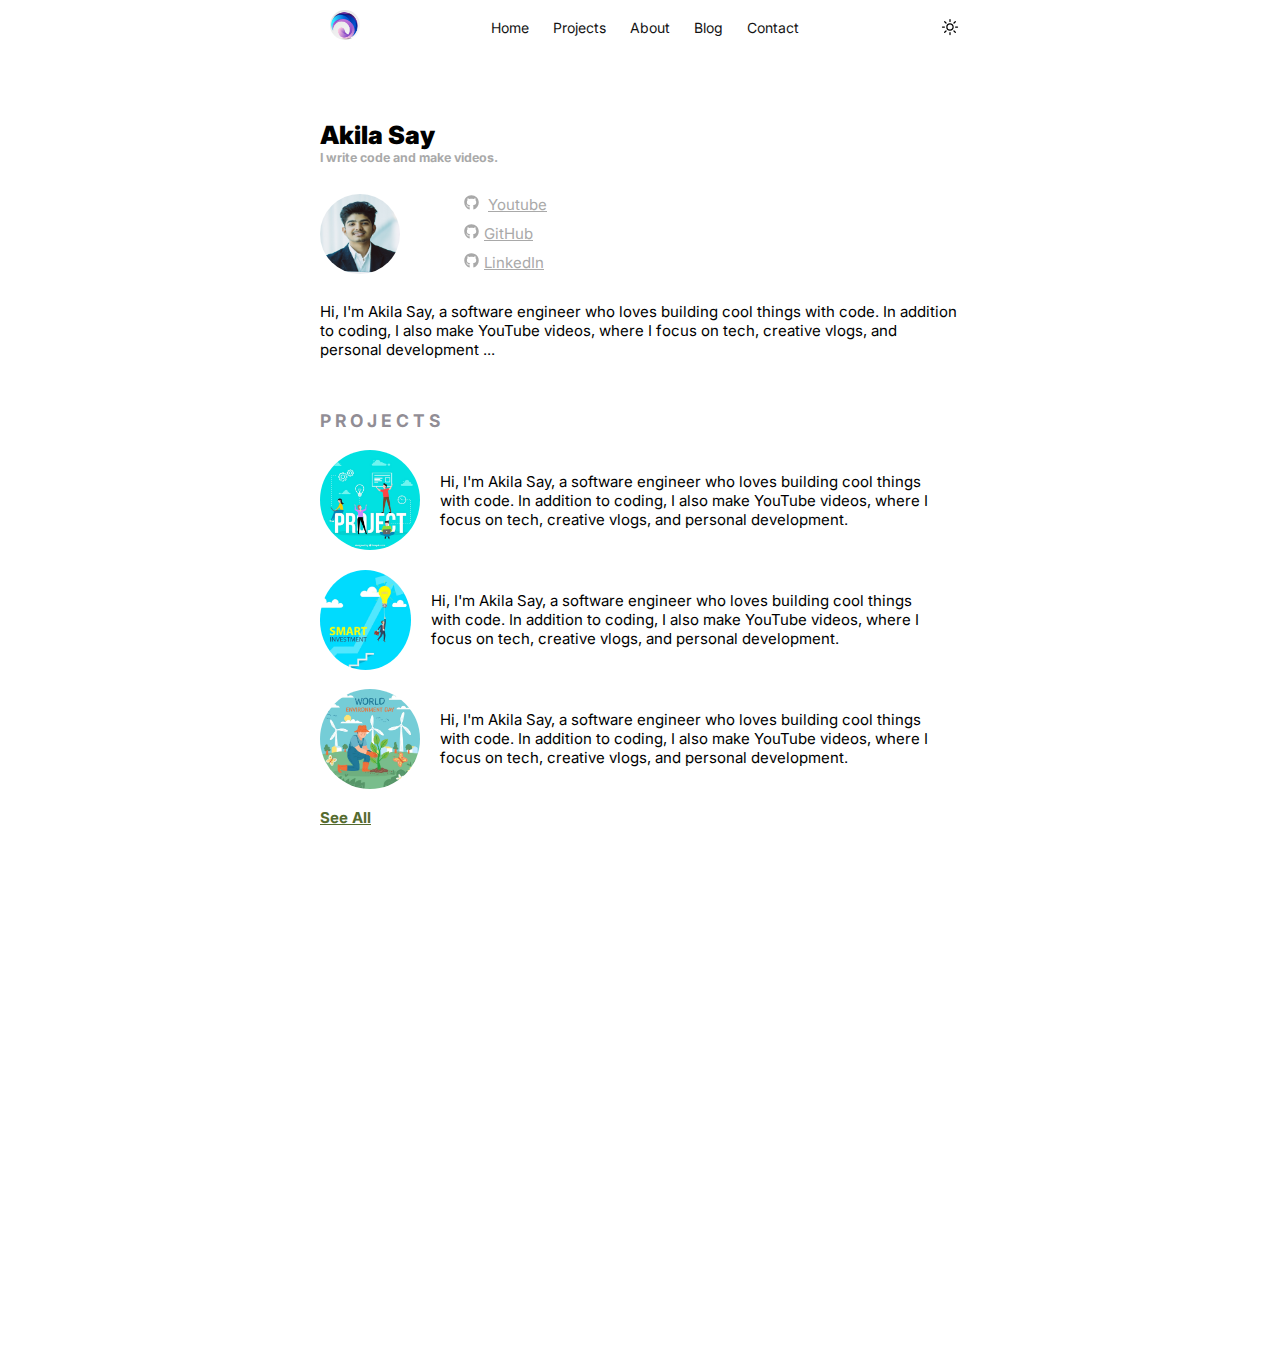
==== commit 5a22a39e: "chnage the code and design" ====
--- a/index.html
+++ b/index.html
@@ -1,611 +1,100 @@
 <!DOCTYPE html>
+<html lang="en">
+<head>
+    <meta charset="UTF-8">
+    <meta name="viewport" content="width=device-width, initial-scale=1.0">
+    <title>Home | Akila</title>
+   <!-- Linking the style sheet -->
+   <link rel="stylesheet" href="./css/style.css">
 
-<head>
-    <meta http-equiv="Content-Type" content="text/html; charset=utf-8" />
-    <link rel="icon" type="image/png" href="img/favicon.png" />
-    <meta name="description" content="Name of your web site">
-    <meta name="author" content="Marketify">
-    <meta name="viewport" content="width=device-width, initial-scale=1, maximum-scale=1">
-    <title>AKILA Say</title>
+   <script>
+  function changeBackgroundColor() {
+      var body = document.body;
+      console.log(body);
+      body.classList.add('changed');
+    }
+  </script>
+  
+</head>
+<body>
+        <header>
+                <!-- <img src="images/logo.jpg" alt="logo" class="logo"> -->
+                <div class="logo"> 
+                    <img src="./img/logo.png" alt="profile pic" style="height: 30px;width: 30px;border-radius: 50%;">
+                </div>
+                <nav>
+                    <ul> <li><a href="#home">Home</a></li>
+                        <li><a href="#projects">Projects</a></li>
+                        <li><a href="#about">About</a></li>
+                        <li><a href="#blog">Blog</a></li>
+                        <li><a href="#contact">Contact</a></li>
+                    </ul>
+                </nav>
+                <div id="myButton" class="clickable-icon" onclick="toggleBackgroundColor()">
+                <svg xmlns="http://www.w3.org/2000/svg" fill="none" viewBox="0 0 24 24" stroke-width="1.5" stroke="currentColor" aria-hidden="true" class="w-5 h-5 text-secondary hover:text-primary cursor-pointer transition-colors text-secondary"><path stroke-linecap="round" stroke-linejoin="round" d="M12 3v2.25m6.364.386l-1.591 1.591M21 12h-2.25m-.386 6.364l-1.591-1.591M12 18.75V21m-4.773-4.227l-1.591 1.591M5.25 12H3m4.227-4.773L5.636 5.636M15.75 12a3.75 3.75 0 11-7.5 0 3.75 3.75 0 017.5 0z"></path></svg>
+                </div>
+            </header>
 
-    <link href="https://fonts.googleapis.com/css2?family=Mulish:ital,wght@0,200;0,300;0,400;0,500;0,600;0,700;0,800;0,900;1,200;1,300;1,400;1,500;1,600;1,700;1,800;1,900&family=Poppins:ital,wght@0,300;0,400;0,500;0,600;0,700;0,800;0,900;1,300;1,400;1,500;1,600;1,700;1,800;1,900&display=swap"
-        rel="stylesheet">
-    <link rel="stylesheet" type="text/css" href="css/plugins.css" />
-    <link rel="stylesheet" type="text/css" href="css/colors.css" />
-    <link rel="stylesheet" type="text/css" href="css/darkMode.css" />
-    <link rel="stylesheet" type="text/css" href="css/style.css" />
-    <!--[if lt IE 9]> <script type="text/javascript" src="js/modernizr.custom.js"></script> <![endif]-->
+        <div class="content">
+            <div>
+                <div class="main-area">
+                </div>
+                <h1 style="font-size:25px;font-weight: 900;">Akila Say</h1>
+                <h5 style="color: darkgray;">I write code and make videos.</h5>
+                <div class="main">
+                    <img src="./img/dp - Copy.jpg" alt="profile pic" class="profile-pic">
+                    <ul class="social-media-link">
+                        <li>
+                            <svg stroke="currentColor" fill="currentColor" stroke-width="0" viewBox="0 0 496 512" class="text-xl" height="1em" width="1em" xmlns="http://www.w3.org/2000/svg"><path d="M165.9 397.4c0 2-2.3 3.6-5.2 3.6-3.3.3-5.6-1.3-5.6-3.6 0-2 2.3-3.6 5.2-3.6 3-.3 5.6 1.3 5.6 3.6zm-31.1-4.5c-.7 2 1.3 4.3 4.3 4.9 2.6 1 5.6 0 6.2-2s-1.3-4.3-4.3-5.2c-2.6-.7-5.5.3-6.2 2.3zm44.2-1.7c-2.9.7-4.9 2.6-4.6 4.9.3 2 2.9 3.3 5.9 2.6 2.9-.7 4.9-2.6 4.6-4.6-.3-1.9-3-3.2-5.9-2.9zM244.8 8C106.1 8 0 113.3 0 252c0 110.9 69.8 205.8 169.5 239.2 12.8 2.3 17.3-5.6 17.3-12.1 0-6.2-.3-40.4-.3-61.4 0 0-70 15-84.7-29.8 0 0-11.4-29.1-27.8-36.6 0 0-22.9-15.7 1.6-15.4 0 0 24.9 2 38.6 25.8 21.9 38.6 58.6 27.5 72.9 20.9 2.3-16 8.8-27.1 16-33.7-55.9-6.2-112.3-14.3-112.3-110.5 0-27.5 7.6-41.3 23.6-58.9-2.6-6.5-11.1-33.3 2.6-67.9 20.9-6.5 69 27 69 27 20-5.6 41.5-8.5 62.8-8.5s42.8 2.9 62.8 8.5c0 0 48.1-33.6 69-27 13.7 34.7 5.2 61.4 2.6 67.9 16 17.7 25.8 31.5 25.8 58.9 0 96.5-58.9 104.2-114.8 110.5 9.2 7.9 17 22.9 17 46.4 0 33.7-.3 75.4-.3 83.6 0 6.5 4.6 14.4 17.3 12.1C428.2 457.8 496 362.9 496 252 496 113.3 383.5 8 244.8 8zM97.2 352.9c-1.3 1-1 3.3.7 5.2 1.6 1.6 3.9 2.3 5.2 1 1.3-1 1-3.3-.7-5.2-1.6-1.6-3.9-2.3-5.2-1zm-10.8-8.1c-.7 1.3.3 2.9 2.3 3.9 1.6 1 3.6.7 4.3-.7.7-1.3-.3-2.9-2.3-3.9-2-.6-3.6-.3-4.3.7zm32.4 35.6c-1.6 1.3-1 4.3 1.3 6.2 2.3 2.3 5.2 2.6 6.5 1 1.3-1.3.7-4.3-1.3-6.2-2.2-2.3-5.2-2.6-6.5-1zm-11.4-14.7c-1.6 1-1.6 3.6 0 5.9 1.6 2.3 4.3 3.3 5.6 2.3 1.6-1.3 1.6-3.9 0-6.2-1.4-2.3-4-3.3-5.6-2z"></path>
+                            </svg>
+                            <a href="#youtube">Youtube</a></li>
+                        <li><svg stroke="currentColor" fill="currentColor" stroke-width="0" viewBox="0 0 496 512" class="text-xl" height="1em" width="1em" xmlns="http://www.w3.org/2000/svg"><path d="M165.9 397.4c0 2-2.3 3.6-5.2 3.6-3.3.3-5.6-1.3-5.6-3.6 0-2 2.3-3.6 5.2-3.6 3-.3 5.6 1.3 5.6 3.6zm-31.1-4.5c-.7 2 1.3 4.3 4.3 4.9 2.6 1 5.6 0 6.2-2s-1.3-4.3-4.3-5.2c-2.6-.7-5.5.3-6.2 2.3zm44.2-1.7c-2.9.7-4.9 2.6-4.6 4.9.3 2 2.9 3.3 5.9 2.6 2.9-.7 4.9-2.6 4.6-4.6-.3-1.9-3-3.2-5.9-2.9zM244.8 8C106.1 8 0 113.3 0 252c0 110.9 69.8 205.8 169.5 239.2 12.8 2.3 17.3-5.6 17.3-12.1 0-6.2-.3-40.4-.3-61.4 0 0-70 15-84.7-29.8 0 0-11.4-29.1-27.8-36.6 0 0-22.9-15.7 1.6-15.4 0 0 24.9 2 38.6 25.8 21.9 38.6 58.6 27.5 72.9 20.9 2.3-16 8.8-27.1 16-33.7-55.9-6.2-112.3-14.3-112.3-110.5 0-27.5 7.6-41.3 23.6-58.9-2.6-6.5-11.1-33.3 2.6-67.9 20.9-6.5 69 27 69 27 20-5.6 41.5-8.5 62.8-8.5s42.8 2.9 62.8 8.5c0 0 48.1-33.6 69-27 13.7 34.7 5.2 61.4 2.6 67.9 16 17.7 25.8 31.5 25.8 58.9 0 96.5-58.9 104.2-114.8 110.5 9.2 7.9 17 22.9 17 46.4 0 33.7-.3 75.4-.3 83.6 0 6.5 4.6 14.4 17.3 12.1C428.2 457.8 496 362.9 496 252 496 113.3 383.5 8 244.8 8zM97.2 352.9c-1.3 1-1 3.3.7 5.2 1.6 1.6 3.9 2.3 5.2 1 1.3-1 1-3.3-.7-5.2-1.6-1.6-3.9-2.3-5.2-1zm-10.8-8.1c-.7 1.3.3 2.9 2.3 3.9 1.6 1 3.6.7 4.3-.7.7-1.3-.3-2.9-2.3-3.9-2-.6-3.6-.3-4.3.7zm32.4 35.6c-1.6 1.3-1 4.3 1.3 6.2 2.3 2.3 5.2 2.6 6.5 1 1.3-1.3.7-4.3-1.3-6.2-2.2-2.3-5.2-2.6-6.5-1zm-11.4-14.7c-1.6 1-1.6 3.6 0 5.9 1.6 2.3 4.3 3.3 5.6 2.3 1.6-1.3 1.6-3.9 0-6.2-1.4-2.3-4-3.3-5.6-2z"></path>
+                        </svg><a href="#GitHub">GitHub</a></li>
+                        <li><svg stroke="currentColor" fill="currentColor" stroke-width="0" viewBox="0 0 496 512" class="text-xl" height="1em" width="1em" xmlns="http://www.w3.org/2000/svg"><path d="M165.9 397.4c0 2-2.3 3.6-5.2 3.6-3.3.3-5.6-1.3-5.6-3.6 0-2 2.3-3.6 5.2-3.6 3-.3 5.6 1.3 5.6 3.6zm-31.1-4.5c-.7 2 1.3 4.3 4.3 4.9 2.6 1 5.6 0 6.2-2s-1.3-4.3-4.3-5.2c-2.6-.7-5.5.3-6.2 2.3zm44.2-1.7c-2.9.7-4.9 2.6-4.6 4.9.3 2 2.9 3.3 5.9 2.6 2.9-.7 4.9-2.6 4.6-4.6-.3-1.9-3-3.2-5.9-2.9zM244.8 8C106.1 8 0 113.3 0 252c0 110.9 69.8 205.8 169.5 239.2 12.8 2.3 17.3-5.6 17.3-12.1 0-6.2-.3-40.4-.3-61.4 0 0-70 15-84.7-29.8 0 0-11.4-29.1-27.8-36.6 0 0-22.9-15.7 1.6-15.4 0 0 24.9 2 38.6 25.8 21.9 38.6 58.6 27.5 72.9 20.9 2.3-16 8.8-27.1 16-33.7-55.9-6.2-112.3-14.3-112.3-110.5 0-27.5 7.6-41.3 23.6-58.9-2.6-6.5-11.1-33.3 2.6-67.9 20.9-6.5 69 27 69 27 20-5.6 41.5-8.5 62.8-8.5s42.8 2.9 62.8 8.5c0 0 48.1-33.6 69-27 13.7 34.7 5.2 61.4 2.6 67.9 16 17.7 25.8 31.5 25.8 58.9 0 96.5-58.9 104.2-114.8 110.5 9.2 7.9 17 22.9 17 46.4 0 33.7-.3 75.4-.3 83.6 0 6.5 4.6 14.4 17.3 12.1C428.2 457.8 496 362.9 496 252 496 113.3 383.5 8 244.8 8zM97.2 352.9c-1.3 1-1 3.3.7 5.2 1.6 1.6 3.9 2.3 5.2 1 1.3-1 1-3.3-.7-5.2-1.6-1.6-3.9-2.3-5.2-1zm-10.8-8.1c-.7 1.3.3 2.9 2.3 3.9 1.6 1 3.6.7 4.3-.7.7-1.3-.3-2.9-2.3-3.9-2-.6-3.6-.3-4.3.7zm32.4 35.6c-1.6 1.3-1 4.3 1.3 6.2 2.3 2.3 5.2 2.6 6.5 1 1.3-1.3.7-4.3-1.3-6.2-2.2-2.3-5.2-2.6-6.5-1zm-11.4-14.7c-1.6 1-1.6 3.6 0 5.9 1.6 2.3 4.3 3.3 5.6 2.3 1.6-1.3 1.6-3.9 0-6.2-1.4-2.3-4-3.3-5.6-2z"></path>
+                        </svg><a href="#LinkedIn">LinkedIn</a></li>
+                    </ul>
+                </div>
+                <p>Hi, I'm Akila Say, a software engineer who loves building cool things
+                     with code. In addition to coding, I also make YouTube videos, 
+                     where I focus on tech, creative vlogs, and personal development ...</p>
+            </div>
+            
 
-</head>
+            <div class="project-section">
+                <h3 style="color:  rgba(125, 121, 130, 0.85);;">P R O J E C T S </h1>
+                <div class="project-card">
+                    <img src="./img/project 1.jpg" alt="profile pic" class="project-pic">
+                    <p>Hi, I'm Akila Say, a software engineer who loves building cool things
+                        with code. In addition to coding, I also make YouTube videos, 
+                        where I focus on tech, creative vlogs, and personal development.</p>
+                </div>
+                <div class="project-card">
+                    <img src="./img/p2.jpeg" alt="profile pic" class="project-pic">
+                    <p>Hi, I'm Akila Say, a software engineer who loves building cool things
+                        with code. In addition to coding, I also make YouTube videos, 
+                        where I focus on tech, creative vlogs, and personal development.</p>
+                </div>
+                <div class="project-card">
+                    <img src="./img/p3.jpeg" alt="profile pic" class="project-pic">
+                    <p>Hi, I'm Akila Say, a software engineer who loves building cool things
+                        with code. In addition to coding, I also make YouTube videos, 
+                        where I focus on tech, creative vlogs, and personal development.</p>
+                </div>
 
-<body>
+            </div>
 
-    <div id="preloader">
-        <div class="loader_line"></div>
-    </div>
+            <h4><a style="color: darkolivegreen;margin-top: 50px" href="#">See All</a</h6>
 
-
-    <div class="grax_tm_all_wrap" data-magic-cursor="" data-color="crimson">
-
-
-<!-- 
-        <div class="grax_tm_settings">
-            <div class="icon">
-                <img class="svg" src="img/svg/setting.svg" alt="" />
-                <a class="link" href="#"></a>
-            </div>
-            <div class="wrapper">
-                <ul class="direction">
-                    <li><a class="active light" href="#"><img class="svg" src="img/svg/weather.svg" alt=" /"></a></li>
-                    <li><a class="dark" href="#"><img class="svg" src="img/svg/islam.svg" alt=" /"></a></li>
-                </ul>
-                <span class="title">Unlimited Colors</span>
-                <ul class="colors">
-                    <li><a class="blue" href="#"></a></li>
-                    <li><a class="green" href="#"></a></li>
-                    <li><a class="brown" href="#"></a></li>
-                    <li><a class="pink" href="#"></a></li>
-                    <li><a class="orange" href="#"></a></li>
-                    <li class="bl"><a class="black" href="#"></a></li>
-                    <li class="wh"><a class="white" href="#"></a></li>
-                    <li><a class="purple" href="#"></a></li>
-                    <li><a class="sky" href="#"></a></li>
-                    <li><a class="cadetBlue" href="#"></a></li>
-                    <li><a class="crimson" href="#"></a></li>
-                    <li><a class="olive" href="#"></a></li>
-                    <li><a class="red" href="#"></a></li>
-                </ul>
-                <span class="title">Magic Cursor</span>
-                <ul class="cursor">
-                    <li><a class="showme show" href="#"></a></li>
-                    <li><a class="hide" href="#"><img class="svg" src="img/svg/arrow.svg" alt="" /></a></li>
-                </ul>
-            </div>
-        </div> -->
-
-
-        <div class="grax_tm_modalbox_news">
-            <div class="box_inner">
-                <div class="close">
-                    <a href="#"><img class="svg" src="img/svg/cancel.svg" alt="" /></a>
-                </div>
-                <div class="description_wrap scrollable">
-                </div>
-            </div>
         </div>
 
 
-        <div class="grax_tm_topbar">
-            <div class="container">
-                <div class="topbar_inner">
-                    <div class="logo">
-                        <a class="dark" href="#"><img src="img/logo/dark.png" alt="" /></a>
-                        <a class="light" href="#"><img src="img/logo/logo.png" alt="" /></a>
-                    </div>
-                    <div class="menu">
-                        <ul class="anchor_nav">
-                            <li class="current"><a href="#home">Home</a></li>
-                            <li><a href="#about">About</a></li>
-                            <li><a href="#portfolio">Portfolio</a></li>
-                            <li><a href="#news">News</a></li>
-                            <li><a href="#contact">Contact</a></li>
-                        </ul>
-                    </div>
-                </div>
-            </div>
-        </div>
 
 
-        <div class="grax_tm_mobile_menu">
-            <div class="topbar_inner">
-                <div class="container bigger">
-                    <div class="topbar_in">
-                        <div class="logo">
-                            <a href="#"><img src="img/logo/dark.png" alt="" /></a>
-                        </div>
-                        <div class="my_trigger">
-                            <div class="hamburger hamburger--collapse-r">
-                                <div class="hamburger-box">
-                                    <div class="hamburger-inner"></div>
-                                </div>
-                            </div>
-                        </div>
-                    </div>
-                </div>
-            </div>
-            <div class="dropdown">
-                <div class="container">
-                    <div class="dropdown_inner">
-                        <ul class="anchor_nav">
-                            <li><a href="#home">Home</a></li>
-                            <li><a href="#about">About</a></li>
-                            <li><a href="#portfolio">Portfolio</a></li>
-                            <li><a href="#news">News</a></li>
-                            <li><a href="#contact">Contact</a></li>
-                        </ul>
-                    </div>
-                </div>
-            </div>
-        </div>
-
-
-        <div class="grax_tm_hero" id="home">
-            <div class="ripple" id="ripple"></div>
-            <div class="container water">
-                <div class="details" data-animation="toRight">
-                    <h3 class="fn_animation name">Akila</h3>
-                    <span class="fn_animation job">Software Engineer</span>
-                </div>
-                <div class="grax_tm_down" data-skin="light">
-                    <div class="line_wrapper">
-                        <div class="line"></div>
-                    </div>
-                </div>
-            </div>
-        </div>
-
-
-        <div class="grax_tm_section" id="about">
-            <div class="grax_tm_about">
-                <div class="container">
-                    <div class="about_inner">
-                        <div class="left wow fadeInLeft" data-wow-duration="1.5s">
-                            <div class="image parallax" data-relative-input="true">
-                                <img src="img/placeholders/3-4.jpg" alt="" />
-                                <div class="main layer" data-img-url="img/about/1.jpg" data-depth="0.04"></div>
-                            </div>
-                        </div>
-                        <div class="right wow fadeInLeft" data-wow-duration="1.5s" data-wow-delay=".2s">
-                            <div class="grax_tm_title_holder">
-                                <h3>About <span>Me</span></h3>
-                            </div>
-                            <div class="text">
-                                <p>Hello! I'm Akila. I'm a Software engineer, and I'm very passionate and dedicated to my work. With 3+ years experience as a professional engineer,
-                                     I have acquired the skills and knowledge necessary to make your project
-                                    a success. I enjoy every step of the software development process, from discussion and collaboration.</p>
-                            </div>
-                            <div class="list">
-                                <ul>
-                                    <li>
-                                        <div class="list_inner">
-                                            <img class="svg" src="img/svg/checked.svg" alt="" />
-                                            <span>Web Development</span>
-                                        </div>
-                                    </li>
-                                    <li>
-                                        <div class="list_inner">
-                                            <img class="svg" src="img/svg/checked.svg" alt="" />
-                                            <span>AI application development</span>
-                                        </div>
-                                    </li>
-                                    <li>
-                                        <div class="list_inner">
-                                            <img class="svg" src="img/svg/checked.svg" alt="" />
-                                            <span>Mobile Application</span>
-                                        </div>
-                                    </li>
-                                    <li>
-                                        <div class="list_inner">
-                                            <img class="svg" src="img/svg/checked.svg" alt="" />
-                                            <span>Search Engine Optimization</span>
-                                        </div>
-                                    </li>
-                                </ul>
-                            </div>
-                            <div class="grax_tm_button">
-                                <a href="img/resume/resume.jpg" download>Download CV</a>
-                            </div>
-                        </div>
-                    </div>
-                </div>
-            </div>
-        </div>
-
-
-        <div class="grax_tm_section" id="portfolio">
-            <div class="grax_tm_portfolio">
-                <div class="container">
-                    <div class="grax_tm_title_holder">
-                        <h3>Selected <span>Works</span></h3>
-                    </div>
-                    <div class="portfolio_list">
-                        <ul class="gallery_zoom my_waypoint">
-                            <li class="wow fadeInLeft" data-wow-duration="1.5s">
-                                <div class="list_inner">
-                                    <div class="image">
-                                        <img src="img/placeholders/1-1.jpg" alt="" />
-                                        <div class="main" data-img-url="img/portfolio/1.jpg"></div>
-                                    </div>
-                                    <div class="overlay"></div>
-                                    <div class="details">
-                                        <span>Video</span>
-                                        <h3>Sweet Fruit</h3>
-                                    </div>
-                                    <a class="grax_tm_full_link popup-youtube" href="https://www.youtube.com/watch?v=ICr_bOuM9Zo"></a>
-                                </div>
-                            </li>
-                            <li class="wow fadeInLeft" data-wow-duration="1.5s" data-wow-delay=".2s">
-                                <div class="list_inner">
-                                    <div class="image">
-                                        <img src="img/placeholders/1-1.jpg" alt="" />
-                                        <div class="main" data-img-url="img/portfolio/2.jpg"></div>
-                                    </div>
-                                    <div class="overlay"></div>
-                                    <div class="details">
-                                        <span>Branding</span>
-                                        <h3>Good Present</h3>
-                                    </div>
-                                    <a class="grax_tm_full_link zoom" href="img/portfolio/2.jpg"></a>
-                                </div>
-                            </li>
-                            <li class="wow fadeInLeft" data-wow-duration="1.5s" data-wow-delay=".4s">
-                                <div class="list_inner">
-                                    <div class="image">
-                                        <img src="img/placeholders/1-1.jpg" alt="" />
-                                        <div class="main" data-img-url="img/portfolio/3.jpg"></div>
-                                    </div>
-                                    <div class="overlay"></div>
-                                    <div class="details">
-                                        <span>Design</span>
-                                        <h3>Ice Cream</h3>
-                                    </div>
-                                    <a class="grax_tm_full_link zoom" href="img/portfolio/3.jpg"></a>
-                                </div>
-                            </li>
-                            <li class="wow fadeInLeft" data-wow-duration="1.5s">
-                                <div class="list_inner">
-                                    <div class="image">
-                                        <img src="img/placeholders/1-1.jpg" alt="" />
-                                        <div class="main" data-img-url="img/portfolio/4.jpg"></div>
-                                    </div>
-                                    <div class="overlay"></div>
-                                    <div class="details">
-                                        <span>Video</span>
-                                        <h3>Black Coffee</h3>
-                                    </div>
-                                    <a class="grax_tm_full_link popup-youtube" href="https://www.youtube.com/watch?v=ICr_bOuM9Zo"></a>
-                                </div>
-                            </li>
-                            <li class="wow fadeInLeft" data-wow-duration="1.5s" data-wow-delay=".2s">
-                                <div class="list_inner">
-                                    <div class="image">
-                                        <img src="img/placeholders/1-1.jpg" alt="" />
-                                        <div class="main" data-img-url="img/portfolio/5.jpg"></div>
-                                    </div>
-                                    <div class="overlay"></div>
-                                    <div class="details">
-                                        <span>Branding</span>
-                                        <h3>Blue Lemon</h3>
-                                    </div>
-                                    <a class="grax_tm_full_link zoom" href="img/portfolio/5.jpg"></a>
-                                </div>
-                            </li>
-                            <li class="wow fadeInLeft" data-wow-duration="1.5s" data-wow-delay=".4s">
-                                <div class="list_inner">
-                                    <div class="image">
-                                        <img src="img/placeholders/1-1.jpg" alt="" />
-                                        <div class="main" data-img-url="img/portfolio/7.jpg"></div>
-                                    </div>
-                                    <div class="overlay"></div>
-                                    <div class="details">
-                                        <span>Design</span>
-                                        <h3>Delicious Cherry</h3>
-                                    </div>
-                                    <a class="grax_tm_full_link zoom" href="img/portfolio/7.jpg"></a>
-                                </div>
-                            </li>
-                        </ul>
-                    </div>
-                </div>
-            </div>
-        </div>
-
-
-        <div class="grax_tm_progress_part">
-            <div class="container">
-                <div class="part_inner">
-                    <div class="left wow fadeInLeft" data-wow-duration="1.5s">
-                        <h3>I have high skills in developing and programming</h3>
-                        <p>I was doing everything in my power to provide me with all the experiences to provide cost-effective and high quality products to satisfy my customers all over the world</p>
-                    </div>
-                    <div class="right wow fadeInLeft" data-wow-duration="1.5s" data-wow-delay=".2s">
-                        <div class="kioto_progress">
-                            <div class="progress_inner" data-value="95">
-                                <span><span class="label">Web Development</span><span class="number">95%</span></span>
-                                <div class="background">
-                                    <div class="bar">
-                                        <div class="bar_in"></div>
-                                    </div>
-                                </div>
-                            </div>
-                            <div class="progress_inner" data-value="80">
-                                <span><span class="label">Brand Identity</span><span class="number">80%</span></span>
-                                <div class="background">
-                                    <div class="bar">
-                                        <div class="bar_in"></div>
-                                    </div>
-                                </div>
-                            </div>
-                            <div class="progress_inner" data-value="90">
-                                <span><span class="label">Logo Design</span><span class="number">90%</span></span>
-                                <div class="background">
-                                    <div class="bar">
-                                        <div class="bar_in"></div>
-                                    </div>
-                                </div>
-                            </div>
-                        </div>
-                    </div>
-                </div>
-            </div>
-        </div>
-
-
-        <div class="grax_tm_section">
-            <div class="grax_tm_talk">
-                <div class="container">
-                    <div class="talk_inner">
-                        <div class="text wow fadeInLeft" data-wow-duration="1.5s">
-                            <h3><span>I'm available for freelance work</span></h3>
-                        </div>
-                        <div class="button wow fadeInLeft anchor" data-wow-duration="1.5s" data-wow-delay=".2s">
-                            <a href="#contact">Contact Me</a>
-                        </div>
-                    </div>
-                </div>
-            </div>
-        </div>
-
-
-        <div class="grax_tm_section" id="news">
-            <div class="grax_tm_news">
-                <div class="container">
-                    <div class="grax_tm_title_holder">
-                        <h3>Latest <span>News</span></h3>
-                    </div>
-                    <div class="news_list">
-                        <ul>
-                            <li class="wow fadeInLeft" data-wow-duration="1.5s">
-                                <div class="list_inner">
-                                    <div class="image">
-                                        <img src="img/placeholders/4-3.jpg" alt="" />
-                                        <div class="main" data-img-url="img/news/1.jpg"></div>
-                                        <a class="grax_tm_full_link" href="#"></a>
-                                    </div>
-                                    <div class="details">
-                                        <h3 class="title"><a href="#">Developers watch out for these burnout symptoms</a></h3>
-                                        <p class="date">By <a href="#">Alex Watson</a> <span>01 January 2022</span></p>
-                                    </div>
-                                    <div class="description">
-                                        <p>As Vintage decided to have a closer look into fast-paced New York web design realm in person, we get to acquaint with most diverse and exceptionally captivating personalities. As Vintage decided to have a closer
-                                            look into fast-paced New York web design realm in person, we get to acquaint with most diverse and exceptionally captivating personalities. As Vintage decided to have a closer look into fast-paced New York web
-                                            design realm in person, we get to acquaint with most diverse and exceptionally captivating personalities.</p>
-                                        <blockquote>As Vintage decided to have a closer look into fast-paced New York web design realm in person. As Vintage decided to have a closer look into fast-paced New York web design realm in person, we get to acquaint with
-                                            most diverse and exceptionally captivating personalities. As Vintage decided to have a closer look into fast-paced New York web design realm in person, we get to acquaint with most diverse and exceptionally
-                                            captivating personalities.</blockquote>
-                                        <p>As Vintage decided to have a closer look into fast-paced New York web design realm in person, we get to acquaint with most diverse and exceptionally captivating personalities. We encounter professionals with careers
-                                            to covet and lives to write books about. As Vintage decided to have a closer look into fast-paced New York web design realm in person, we get to acquaint with most diverse and exceptionally captivating personalities.
-                                            As Vintage decided to have a closer look into fast-paced New York web design realm in person, we get to acquaint with most diverse and exceptionally captivating personalities. As Vintage decided to have a closer
-                                            look into fast-paced New York web design realm in person, we get to acquaint with most diverse and exceptionally captivating personalities.</p>
-                                        <div class="share">
-                                            <span>Share:</span>
-                                            <ul class="social">
-                                                <li><a href="#"><img class="svg" src="img/svg/social/facebook.svg" alt=""></a></li>
-                                                <li><a href="#"><img class="svg" src="img/svg/social/twitter.svg" alt=""></a></li>
-                                                <li><a href="#"><img class="svg" src="img/svg/social/behance.svg" alt=""></a></li>
-                                                <li><a href="#"><img class="svg" src="img/svg/social/dribbble.svg" alt=""></a></li>
-                                            </ul>
-                                        </div>
-                                    </div>
-                                </div>
-                            </li>
-                            <li class="wow fadeInLeft" data-wow-duration="1.5s" data-wow-delay=".2s">
-                                <div class="list_inner">
-                                    <div class="image">
-                                        <img src="img/placeholders/4-3.jpg" alt="" />
-                                        <div class="main" data-img-url="img/news/2.jpg"></div>
-                                        <a class="grax_tm_full_link" href="#"></a>
-                                    </div>
-                                    <div class="details">
-                                        <h3 class="title"><a href="#">How to be appreciated for your hard work as a developer</a></h3>
-                                        <p class="date">By <a href="#">Brook Kennedy</a> <span>22 December 2021</span></p>
-                                    </div>
-                                    <div class="description">
-                                        <p>As Vintage decided to have a closer look into fast-paced New York web design realm in person, we get to acquaint with most diverse and exceptionally captivating personalities. As Vintage decided to have a closer
-                                            look into fast-paced New York web design realm in person, we get to acquaint with most diverse and exceptionally captivating personalities. As Vintage decided to have a closer look into fast-paced New York web
-                                            design realm in person, we get to acquaint with most diverse and exceptionally captivating personalities.</p>
-                                        <blockquote>As Vintage decided to have a closer look into fast-paced New York web design realm in person. As Vintage decided to have a closer look into fast-paced New York web design realm in person, we get to acquaint with
-                                            most diverse and exceptionally captivating personalities. As Vintage decided to have a closer look into fast-paced New York web design realm in person, we get to acquaint with most diverse and exceptionally
-                                            captivating personalities.</blockquote>
-                                        <p>As Vintage decided to have a closer look into fast-paced New York web design realm in person, we get to acquaint with most diverse and exceptionally captivating personalities. We encounter professionals with careers
-                                            to covet and lives to write books about. As Vintage decided to have a closer look into fast-paced New York web design realm in person, we get to acquaint with most diverse and exceptionally captivating personalities.
-                                            As Vintage decided to have a closer look into fast-paced New York web design realm in person, we get to acquaint with most diverse and exceptionally captivating personalities. As Vintage decided to have a closer
-                                            look into fast-paced New York web design realm in person, we get to acquaint with most diverse and exceptionally captivating personalities.</p>
-                                        <div class="share">
-                                            <span>Share:</span>
-                                            <ul class="social">
-                                                <li><a href="#"><img class="svg" src="img/svg/social/facebook.svg" alt=""></a></li>
-                                                <li><a href="#"><img class="svg" src="img/svg/social/twitter.svg" alt=""></a></li>
-                                                <li><a href="#"><img class="svg" src="img/svg/social/behance.svg" alt=""></a></li>
-                                                <li><a href="#"><img class="svg" src="img/svg/social/dribbble.svg" alt=""></a></li>
-                                            </ul>
-                                        </div>
-                                    </div>
-                                </div>
-                            </li>
-                            <li class="wow fadeInLeft" data-wow-duration="1.5s" data-wow-delay=".4s">
-                                <div class="list_inner">
-                                    <div class="image">
-                                        <img src="img/placeholders/4-3.jpg" alt="" />
-                                        <div class="main" data-img-url="img/news/3.jpg"></div>
-                                        <a class="grax_tm_full_link" href="#"></a>
-                                    </div>
-                                    <div class="details">
-                                        <h3 class="title"><a href="#">How designers and developers can collaborate better</a></h3>
-                                        <p class="date">By <a href="#">Paola Atkins</a> <span>05 December 2021</span></p>
-                                    </div>
-                                    <div class="description">
-                                        <p>As Vintage decided to have a closer look into fast-paced New York web design realm in person, we get to acquaint with most diverse and exceptionally captivating personalities. As Vintage decided to have a closer
-                                            look into fast-paced New York web design realm in person, we get to acquaint with most diverse and exceptionally captivating personalities. As Vintage decided to have a closer look into fast-paced New York web
-                                            design realm in person, we get to acquaint with most diverse and exceptionally captivating personalities.</p>
-                                        <blockquote>As Vintage decided to have a closer look into fast-paced New York web design realm in person. As Vintage decided to have a closer look into fast-paced New York web design realm in person, we get to acquaint with
-                                            most diverse and exceptionally captivating personalities. As Vintage decided to have a closer look into fast-paced New York web design realm in person, we get to acquaint with most diverse and exceptionally
-                                            captivating personalities.</blockquote>
-                                        <p>As Vintage decided to have a closer look into fast-paced New York web design realm in person, we get to acquaint with most diverse and exceptionally captivating personalities. We encounter professionals with careers
-                                            to covet and lives to write books about. As Vintage decided to have a closer look into fast-paced New York web design realm in person, we get to acquaint with most diverse and exceptionally captivating personalities.
-                                            As Vintage decided to have a closer look into fast-paced New York web design realm in person, we get to acquaint with most diverse and exceptionally captivating personalities. As Vintage decided to have a closer
-                                            look into fast-paced New York web design realm in person, we get to acquaint with most diverse and exceptionally captivating personalities.</p>
-                                        <div class="share">
-                                            <span>Share:</span>
-                                            <ul class="social">
-                                                <li><a href="#"><img class="svg" src="img/svg/social/facebook.svg" alt=""></a></li>
-                                                <li><a href="#"><img class="svg" src="img/svg/social/twitter.svg" alt=""></a></li>
-                                                <li><a href="#"><img class="svg" src="img/svg/social/behance.svg" alt=""></a></li>
-                                                <li><a href="#"><img class="svg" src="img/svg/social/dribbble.svg" alt=""></a></li>
-                                            </ul>
-                                        </div>
-                                    </div>
-                                </div>
-                            </li>
-                        </ul>
-                    </div>
-                </div>
-            </div>
-        </div>
-
-
-        <div class="grax_tm_contact" id="contact">
-            <div class="container">
-                <div class="grax_tm_title_holder">
-                    <h3>Get in <span>Touch</span></h3>
-                </div>
-                <div class="contact_inner">
-                    <div class="left wow fadeInLeft" data-wow-duration="1s">
-                        <div class="text">
-                            <p>Please fill out the form on this section to contact with me. Or call between 9:00 a.m. and 8:00 p.m. ET, Monday through Friday</p>
-                        </div>
-                        <div class="info_list">
-                            <ul>
-                                <li>
-                                    <div class="list_inner">
-                                        <img class="svg" src="img/svg/location.svg" alt="" />
-                                        <p><span class="first">Address:</span><span class="second">Brook 103, New York, USA</span></p>
-                                    </div>
-                                </li>
-                                <li>
-                                    <div class="list_inner">
-                                        <img class="svg" src="img/svg/email.svg" alt="" />
-                                        <p><span class="first">Email:</span><span class="second"><a href="#"><span class="__cf_email__" data-cfemail="85e0fde4e8f5e9e0c5e2e8e4ece9abe6eae8">[email&#160;protected]</span></a>
-                                            </span>
-                                        </p>
-                                    </div>
-                                </li>
-                                <li>
-                                    <div class="list_inner">
-                                        <img class="svg" src="img/svg/phone.svg" alt="" />
-                                        <p><span class="first">Phone:</span><span class="second"><a href="#">+77 033 442 55 57</a></span></p>
-                                    </div>
-                                </li>
-                                <li>
-                                    <div class="list_inner">
-                                        <img class="svg" src="img/svg/social/dribbble.svg" alt="" />
-                                        <p><span class="first">Website:</span><span class="second"><a href="#">www.myaddress.com</a></span></p>
-                                    </div>
-                                </li>
-                                <li>
-                                    <div class="list_inner">
-                                        <img class="svg" src="img/svg/social/twitter.svg" alt="" />
-                                        <p><span class="first">Twitter:</span><span class="second"><a href="#">@twitternickname</a></span></p>
-                                    </div>
-                                </li>
-                                <li>
-                                    <div class="list_inner">
-                                        <img class="svg" src="img/svg/social/facebook.svg" alt="" />
-                                        <p><span class="first">Facebook:</span><span class="second"><a href="#">@facebooknickname</a></span></p>
-                                    </div>
-                                </li>
-                            </ul>
-                        </div>
-                    </div>
-                    <div class="right wow fadeInLeft" data-wow-duration="1s" data-wow-delay=".2s">
-                        <div class="fields">
-                            <form action="/" method="post" class="contact_form" id="contact_form">
-                                <div class="returnmessage" data-success="Your message has been received, We will contact you soon."></div>
-                                <div class="empty_notice"><span>Please Fill Required Fields</span></div>
-                                <div class="first">
-                                    <ul>
-                                        <li>
-                                            <input id="name" type="text" placeholder="Name">
-                                        </li>
-                                        <li>
-                                            <input id="email" type="text" placeholder="Email">
-                                        </li>
-                                    </ul>
-                                </div>
-                                <div class="last">
-                                    <textarea id="message" placeholder="Message"></textarea>
-                                </div>
-                                <div class="grax_tm_button">
-                                    <a id="send_message" href="#">Send Message</a>
-                                </div>
-
-                            </form>
-                        </div>
-                    </div>
-                </div>
-            </div>
-        </div>
-
-
-        <div class="grax_tm_section">
-            <div class="grax_tm_copyright">
-                <div class="my_wave">
-                    <svg width="100%" height="100%" version="1.1" xmlns="http://www.w3.org/2000/svg">
-<defs></defs>
-<path id="wave_img" data-color="#fff" d="M 0 185.609 C 317.16666666666663 118.136 317.16666666666663 118.136 634.3333333333333 151.87 C 951.4999999999999 185.609 951.4999999999999 185.609 1268.6666666666665 116.402 C 1585.833333333333 47.195 1585.833333333333 47.195 1903 131.925 L 1903 507 L 0 507 Z" fill="#fff"></path>
-</svg>
-                </div>
-                <div class="container">
-                    <div class="copyright_inner">
-                        <div class="logo wow fadeInLeft" data-wow-duration="1s">
-                            <img src="img/logo/logo.png" alt="" />
-                        </div>
-                        <div class="social wow fadeInLeft" data-wow-duration="1s" data-wow-delay=".2s">
-                            <ul>
-                                <li><a href="#"><img class="svg" src="img/svg/social/facebook.svg" alt="" /></a></li>
-                                <li><a href="#"><img class="svg" src="img/svg/social/twitter.svg" alt="" /></a></li>
-                                <li><a href="#"><img class="svg" src="img/svg/social/dribbble.svg" alt="" /></a></li>
-                                <li><a href="#"><img class="svg" src="img/svg/social/tik-tok.svg" alt="" /></a></li>
-
-                            </ul>
-                        </div>
-                        <div class="copy wow fadeInLeft" data-wow-duration="1s" data-wow-delay=".4s">
-                            <p>&copy; Copyright 2023 by Ak</p>
-                        </div>
-                    </div>
-                </div>
-            </div>
-        </div>
-
-
-        <div class="mouse-cursor cursor-outer"></div>
-        <div class="mouse-cursor cursor-inner"></div>
-
-
-        <div class="progressbar">
-            <a href="#"><span class="text">To Top</span></a>
-            <span class="line"></span>
-        </div>
-
+  
+        <!-- main -->
+        <!-- footer -->
     </div>
 
-
-    <script data-cfasync="false" src="/cdn-cgi/scripts/5c5dd728/cloudflare-static/email-decode.min.js"></script>
-    <script src="js/jquery.js"></script>
-    <!--[if lt IE 10]> <script type="text/javascript" src="js/ie8.js"></script> <![endif]-->
-    <script src="js/plugins.js"></script>
-    <script src="js/init.js"></script>
-
+    <!-- <script src="script.js"></script> -->
 </body>
-
-</html>
+</html>--- a/css/style.css
+++ b/css/style.css
@@ -1,2986 +1,192 @@
-@charset "utf-8";
-/*
-/*	Copyright (c) 2022 Marketify
-/*	Author: Marketify
-/*	This file is made for CURRENT TEMPLATE
+@import url('https://fonts.googleapis.com/css2?family=Encode+Sans+Semi+Expanded:wght@400;600&display=swap');
+
+@import url('https://fonts.googleapis.com/css2?family=Inter:wght@200&display=swap');
+*{
+    margin: 0;
+    padding: 0;
+    box-sizing: border-box;
+    /* background-image: url(./images/logo.jpg); */
+    /* font-family: 'Encode Sans Semi Expanded', sans-serif; */
+    font-family: 'Inter', sans-serif;
+    /* color: #202020; */
+}
 
 
-01) GRAX BASE
-02) GRAX TOPBAR
-03) GRAX MOBILE MENU
-04) GRAX HERO
-05) GRAX ABOUT
-06) GRAX PORTFOLIO
-07) GRAX TALK
-08) GRAX NEWS
-09) GRAX CONTACT
-10) GRAX COPYRIGHT
-11) GRAX CURSOR
-12) GRAX PARTICLE EFFECT
-13) GRAX GLITCH EFFECT
-14) GRAX MEDIA QUERIES (FOR SMALL DEVIVES)
+body.changed {
+    background-color: #e74c3c; /* Set your desired background color */
+  }
+
+  
+:root {
+    --background: rgba(255, 255, 255);
+}
+
+.container{
+    align-items: center;
+}
+
+.content{
+   height: 150vh; 
+   /* background-image: url(./images/logo.jpg); */
+   /* background-color: #e3dbe3; */
+   background-blend-mode: multiply;
+   margin: 0 25%;
+   font-size: 15px;
+
+}
+    
+header{
+   background-color: var(--background);
+   position: fixed;
+   width: 50%;
+   z-index: 999;
+   display: flex;
+   align-items: center;
+   justify-content: space-between;
+   margin: 0 25%;
+
+}
+
+.clickable-icon {
+    height: 1.25rem;
+    width: 1.25rem;
+    cursor: pointer;
+    /* background-color: #f0f0f0;  */
+
+}
+
+.clickable-icon:hover, .clickable-icon.active {
+    background-color: #f0f0f0; /* Change this to your desired background color */
+  }
+
+.logo{
+    cursor: pointer;
+    padding: 10px 10px;
+    color: rgb(16, 16, 16);
+}
 
 
-/*---------------------------------------------------*/
-
-/*	01) GRAX BASE
-/*---------------------------------------------------*/
-
-html {
-    overflow-x: hidden;
-    padding: 0px;
-    margin: 0px
+nav ul li{
+display: inline;
+cursor: pointer;
+margin-right: 20px;
 }
 
-body {
-    font-family: "Mulish";
-    font-size: 15px;
-    line-height: 30px;
-    letter-spacing: 1px;
-    word-wrap: break-word;
-    font-weight: 400;
-    background-color: #fff;
-    color: #767676;
+nav ul {
+    margin: 0;
+    padding: 0;
+    list-style: none;
 }
 
-svg {
-    fill: currentcolor;
-    width: 15px;
-    height: 15px;
+nav ul li a{
+text-decoration: none;
+color: rgb(19, 19, 19);
+font-size: 14px;
+ }
+
+.profile-pic{
+        height: 80px;
+        width: 80px;
+ 
+        border-radius: 50%;
+    }
+
+    .project-pic{
+        height: 100px;
+        width: 100px;
+        /* margin-left: 10%; */
+        border-radius: 50%;
+    }
+
+.main ul li {
+        list-style: none;
+        color: darkgray;
+
+    }
+
+    .main ul li a{
+        color: darkgray;
+
+    }
+.main {
+    display: flex;
+    align-items: center;
+    justify-content:left;
+    margin-top: 20px;
+
 }
 
-img.svg {
-    width: 15px;
-    height: 15px;
+
+p {
+    margin: 20px 0;
 }
 
-::-webkit-input-placeholder {
-    /* WebKit, Blink, Edge */
-    color: #6f6f6f;
+.project-card p {
+    margin: 20px 20px; 
 }
 
-:-moz-placeholder {
-    /* Mozilla Firefox 4 to 18 */
-    color: #6f6f6f;
-    opacity: 1;
+.main-area{
+    height: 120px;
+    width: 100%;
 }
 
-::-moz-placeholder {
-    /* Mozilla Firefox 19+ */
-    color: #6f6f6f;
-    opacity: 1;
+.social-media-link {
+    display: inline;
+    margin-left: 10%;
 }
 
-:-ms-input-placeholder {
-    /* Internet Explorer 10-11 */
-    color: #6f6f6f;
+.social-media-link li{
+    margin: 10px 0;
+
 }
 
-::-ms-input-placeholder {
-    /* Microsoft Edge */
-    color: #6f6f6f;
+.social-media-link li svg{
+    margin-right: 5px;
+
 }
 
-::placeholder {
-    /* Most modern browsers support this now. */
-    color: #6f6f6f;
+/* 
+.social-media-link li{
+margin-left: 80px;
+} */
+
+.project-section {
+   /* padding: 2% 2%; */
+   /* background-color: black; */
+   margin-top: 8%;
 }
 
-.container {
-    max-width: 1200px;
-    width: 100%;
-    margin-left: auto;
-    margin-right: auto;
-    height: auto;
-    padding: 0px 40px;
-    position: relative;
-    clear: both;
+
+.project-card{
+    display: flex;
+    align-items: center;
+    justify-content: space-between;
+    /* background-color: aquamarine; */
+    margin: 3% 0;
+
 }
 
-h1,
-h2,
-h3,
-h4,
-h5,
-h6 {
-    font-weight: 500;
-    line-height: 1.4;
-    font-family: "Poppins";
-    color: #000;
+
+/* nav {
+    display: flex;
+    justify-content: space-between;
+    align-items: center;
+    margin-left: 30%;
 }
 
-h1 {
-    font-size: 45px;
-}
-
-h2 {
-    font-size: 36px;
-}
-
-h3 {
-    font-size: 30px;
-}
-
-h4 {
-    font-size: 24px;
-}
-
-h5 {
-    font-size: 20px;
-}
-
-h6 {
-    font-size: 16px;
-}
-
-.grax_tm_all_wrap {
-    width: 100%;
-    height: auto;
-    clear: both;
-    float: left;
-    position: relative;
-}
-
-.grax_tm_all_wrap,
-.grax_tm_all_wrap * {
-    -webkit-box-sizing: border-box;
-    /* Safari/Chrome, other WebKit */
-    -moz-box-sizing: border-box;
-    /* Firefox, other Gecko */
-    box-sizing: border-box;
-    /* Opera/IE 8+ */
-}
-
-.grax_tm_section {
-    width: 100%;
-    height: auto;
-    clear: both;
-    float: left;
-}
-
-#preloader {
-    position: fixed;
-    left: 0;
-    top: 0;
-    height: 100vh;
-    width: 100%;
-    z-index: 99999;
+ nav ul {
+    list-style: none;
     display: flex;
 }
 
-#preloader:before,
-#preloader:after {
-    content: '';
-    position: absolute;
-    left: 0;
-    top: 0;
-    width: 50%;
-    height: 100%;
-    z-index: -1;
-    background-color: #fff;
-    -webkit-transition: all 0.3s ease 0s;
-    -o-transition: all 0.3s ease 0s;
-    transition: all 0.3s ease 0s;
+nav li {
+    margin: 5px;
 }
 
-#preloader:after {
-    left: auto;
-    right: 0;
+nav a {
+    text-decoration: none;
+    color: #a38787;
+    font-weight: bold;
+    font-size: 16px;
 }
-
-#preloader .loader_line {
-    margin: auto;
-    width: 1px;
-    height: 250px;
-    position: relative;
-    overflow: hidden;
-    -webkit-transition: all 0.8s ease 0s;
-    -o-transition: all 0.8s ease 0s;
-    transition: all 0.8s ease 0s;
-}
-
-.loader_line:before {
-    content: '';
-    position: absolute;
-    left: 0;
-    top: 50%;
-    width: 1px;
-    height: 0%;
-    -webkit-transform: translateY(-50%);
-    -ms-transform: translateY(-50%);
-    -o-transform: translateY(-50%);
-    transform: translateY(-50%);
-    background-color: #000;
-    -webkit-animation: lineheight 1000ms ease-in-out 0s forwards;
-    -o-animation: lineheight 1000ms ease-in-out 0s forwards;
-    animation: lineheight 1000ms ease-in-out 0s forwards;
-}
-
-.loader_line:after {
-    content: '';
-    position: absolute;
-    left: 0;
-    top: 0;
-    width: 1px;
-    height: 100%;
-    background-color: #C8C8C8;
-    -webkit-transform: translateY(-100%);
-    -ms-transform: translateY(-100%);
-    -o-transform: translateY(-100%);
-    transform: translateY(-100%);
-    -webkit-animation: lineround 1200ms linear 0s infinite;
-    -o-animation: lineround 1200ms linear 0s infinite;
-    animation: lineround 1200ms linear 0s infinite;
-    animation-delay: 2000ms;
-}
-
-@keyframes lineheight {
-    0% {
-        height: 0%;
-    }
-    100% {
-        height: 100%;
-    }
-}
-
-@keyframes lineround {
-    0% {
-        -webkit-transform: translateY(-100%);
-        -ms-transform: translateY(-100%);
-        -o-transform: translateY(-100%);
-        transform: translateY(-100%);
-    }
-    100% {
-        -webkit-transform: translateY(200%);
-        -ms-transform: translateY(200%);
-        -o-transform: translateY(200%);
-        transform: translateY(200%);
-    }
-}
-
-/*hiding all*/
-
-.preloaded .loader_line:after {
-    opacity: 0;
-}
-
-.preloaded .loader_line {
-    opacity: 0;
-    height: 100% !important;
-}
-
-.preloaded:before,
-.preloaded:after {
-    -webkit-animation: preloadedzero 300ms ease-in-out 500ms forwards;
-    -o-animation: preloadedzero 300ms ease-in-out 500ms forwards;
-    animation: preloadedzero 300ms ease-in-out 500ms forwards;
-}
-
-@keyframes preloadedzero {
-    0% {
-        width: 50%;
-    }
-    100% {
-        width: 0%;
-    }
-}
-
-/*---------------------------------------------------*/
-
-/*	02) GRAX TOPBAR
-/*---------------------------------------------------*/
-
-.grax_tm_topbar {
-    left: 0px;
-    right: 0px;
-    position: fixed;
-    z-index: 10;
-    padding: 30px 0px;
-    transform: translateY(-101%);
-    -webkit-transition: all .3s ease;
-    -moz-transition: all .3s ease;
-    -ms-transition: all .3s ease;
-    -o-transition: all .3s ease;
-    transition: all .3s ease;
-}
-
-.grax_tm_topbar.opened {
-    transform: translateY(0);
-}
-
-.grax_tm_topbar.animate {
-    background-color: #fff;
-    padding: 25px 0px;
-    box-shadow: 0px 0px 10px rgba(0, 0, 0, .1);
-}
-
-.grax_tm_topbar .topbar_inner {
-    width: 100%;
-    height: auto;
-    clear: both;
-    display: flex;
-    align-items: center;
-    justify-content: space-between;
-}
-
-.grax_tm_topbar .logo .dark {
-    display: none;
-}
-
-.grax_tm_topbar.animate .logo .dark {
-    display: block;
-}
-
-.grax_tm_topbar.animate .logo .light {
-    display: none;
-}
-
-.grax_tm_topbar .logo img {
-    max-width: 100px;
-}
-
-.grax_tm_topbar .logo a {
-    display: inline-block;
-}
-
-.grax_tm_topbar .menu ul {
-    margin: 0px;
-    list-style-type: none;
-}
-
-.grax_tm_topbar .menu ul li {
-    margin: 0px 30px 0px 0px;
-    display: inline-block;
-}
-
-.grax_tm_topbar .menu ul li:last-child {
-    margin-right: 0px;
-}
-
-.grax_tm_topbar .menu ul li a {
-    text-decoration: none;
-    color: #fff;
-    font-family: "Poppins";
-    font-weight: 500;
-    transition: all .3s ease;
-}
-
-.grax_tm_topbar .menu ul li.current a {
-    color: #e54b4b;
-}
-
-.grax_tm_topbar .menu ul li a:hover {
-    color: #e54b4b;
-}
-
-.grax_tm_topbar.animate .menu ul li a {
-    color: #000;
-}
-
-/*---------------------------------------------------*/
-
-/*	03) GRAX MOBILE MENU
-/*---------------------------------------------------*/
-
-.grax_tm_mobile_menu {
-    width: 100%;
-    height: auto;
-    position: relative;
-    top: 0px;
-    left: 0px;
-    display: none;
-    z-index: 10;
-}
-
-.grax_tm_mobile_menu .topbar_inner {
-    width: 100%;
-    height: auto;
-    float: left;
-    clear: both;
-    background-color: #fff;
-    padding: 20px 0px;
-    border-bottom: 1px solid rgba(0, 0, 0, .2);
-}
-
-.grax_tm_mobile_menu .topbar_in {
-    width: 100%;
-    height: auto;
-    clear: both;
-    float: left;
-    display: flex;
-    align-items: center;
-    justify-content: space-between;
-}
-
-.my_trigger .hamburger {
-    padding: 15px 15px;
-    display: inline-block;
-    cursor: pointer;
-    transition-property: opacity, filter;
-    transition-duration: 0.15s;
-    transition-timing-function: linear;
-    font: inherit;
-    color: inherit;
-    text-transform: none;
-    background-color: transparent;
-    border: 0;
-    margin: 0;
-    overflow: visible;
-}
-
-.my_trigger .hamburger-box {
-    width: 30px;
-    height: 18px;
-    display: inline-block;
-    position: relative;
-}
-
-.my_trigger .hamburger-inner {
-    display: block;
-    top: 50%;
-    margin-top: -2px;
-}
-
-.my_trigger .hamburger-inner,
-.hamburger-inner::before,
-.hamburger-inner::after {
-    width: 30px;
-    height: 2px;
-    background-color: #333333;
-    position: absolute;
-    transition-property: transform;
-    transition-duration: 0.15s;
-    transition-timing-function: ease;
-    -webkit-border-radius: 4px;
-    -moz-border-radius: 4px;
-    border-radius: 4px;
-}
-
-.my_trigger .hamburger-inner::before,
-.my_trigger .hamburger-inner::after {
-    content: "";
-    display: block;
-}
-
-.my_trigger .hamburger-inner::before {
-    top: -8px;
-}
-
-.my_trigger .hamburger-inner::after {
-    bottom: -10px;
-}
-
-.my_trigger .hamburger--collapse-r .hamburger-inner {
-    top: auto;
-    bottom: 0;
-    transition-duration: 0.13s;
-    transition-delay: 0.13s;
-    transition-timing-function: cubic-bezier(0.55, 0.055, 0.675, 0.19);
-}
-
-.my_trigger .hamburger--collapse-r .hamburger-inner::after {
-    top: -16px;
-    transition: top 0.2s 0.2s cubic-bezier(0.33333, 0.66667, 0.66667, 1), opacity 0.1s linear;
-}
-
-.my_trigger .hamburger--collapse-r .hamburger-inner::before {
-    transition: top 0.12s 0.2s cubic-bezier(0.33333, 0.66667, 0.66667, 1), transform 0.13s cubic-bezier(0.55, 0.055, 0.675, 0.19);
-}
-
-.my_trigger .hamburger--collapse-r.is-active .hamburger-inner {
-    transform: translate3d(0, -10px, 0) rotate(45deg);
-    transition-delay: 0.22s;
-    transition-timing-function: cubic-bezier(0.215, 0.61, 0.355, 1);
-}
-
-.my_trigger .hamburger--collapse-r.is-active .hamburger-inner::after {
-    top: 0;
-    opacity: 0;
-    transition: top 0.2s cubic-bezier(0.33333, 0, 0.66667, 0.33333), opacity 0.1s 0.22s linear;
-}
-
-.my_trigger .hamburger--collapse-r.is-active .hamburger-inner::before {
-    top: 0;
-    transform: rotate(90deg);
-    transition: top 0.1s 0.16s cubic-bezier(0.33333, 0, 0.66667, 0.33333), transform 0.13s 0.25s cubic-bezier(0.215, 0.61, 0.355, 1);
-}
-
-.my_trigger .hamburger {
-    padding: 0px;
-    height: 100%;
-    display: table-cell;
-    vertical-align: middle;
-}
-
-.my_trigger .hamburger-box {
-    display: block;
-}
-
-.my_trigger .hamburger .hamburger-inner::before,
-.my_trigger .hamburger .hamburger-inner::after,
-.my_trigger .hamburger .hamburger-inner {
-    background-color: #000;
-    width: 30px;
-    -webkit-transition: all .3s ease;
-    -moz-transition: all .3s ease;
-    -ms-transition: all .3s ease;
-    -o-transition: all .3s ease;
-    transition: all .3s ease;
-}
-
-.grax_tm_mobile_menu .dropdown {
-    width: 100%;
-    height: auto;
-    clear: both;
-    float: left;
-    background-color: #fff;
-    border-bottom: 1px solid rgba(0, 0, 0, .2);
-    display: none;
-}
-
-.grax_tm_mobile_menu .dropdown .dropdown_inner {
-    width: 100%;
-    height: auto;
-    clear: both;
-    float: left;
-    padding: 25px 0px;
-}
-
-.grax_tm_mobile_menu .dropdown .dropdown_inner ul {
-    margin: 0px;
-    list-style-type: none;
-}
-
-.grax_tm_mobile_menu .dropdown .dropdown_inner ul li {
-    margin: 0px;
-    float: left;
-    width: 100%;
-}
-
-.grax_tm_mobile_menu .dropdown .dropdown_inner ul li a {
-    text-decoration: none;
-    color: #000;
-    display: inline-block;
-    padding: 4px 0px;
-    font-family: "Montserrat";
-    font-weight: 500;
-}
-
-.grax_tm_mobile_menu .logo img {
-    max-width: 70px;
-}
-
-/*---------------------------------------------------*/
-
-/*	04) GRAX HERO
-/*---------------------------------------------------*/
-
-.grax_tm_hero {
-    width: 100%;
-    height: 100vh;
-    clear: both;
-    float: left;
-    position: relative;
-    clip-path: polygon(0 0, 100% 0, 100% 100%, 25% 100%, 0 100%);
-    overflow: hidden;
-    -webkit-transition: all .3s ease;
-    -moz-transition: all .3s ease;
-    -ms-transition: all .3s ease;
-    -o-transition: all .3s ease;
-    transition: all .3s ease;
-}
-
-.grax_tm_hero.creative {
-    clip-path: none;
-}
-
-.grax_tm_hero.creative.shape {
-    clip-path: none;
-}
-
-.grax_tm_hero.shape {
-    clip-path: polygon(0 0, 100% 0, 100% 83%, 25% 100%, 0 83%);
-}
-
-.grax_tm_hero .bg {
-    position: absolute;
-    top: 0px;
-    bottom: 0px;
-    left: 0px;
-    right: 0px;
-}
-
-.grax_tm_hero .bg .image {
-    position: absolute;
-    top: 0px;
-    bottom: 0px;
-    left: 0px;
-    right: 0px;
-    background-repeat: no-repeat;
-    background-size: cover;
-    background-position: center;
-}
-
-.grax_tm_hero .bg .overlay {
-    position: absolute;
-    top: 0px;
-    bottom: 0px;
-    left: 0px;
-    right: 0px;
-    z-index: 1;
-    background-color: rgba(0, 0, 0, .2);
-}
-
-.grax_tm_hero .content {
-    width: 100%;
-    height: 100%;
-    float: left;
-    position: relative;
-    z-index: 2;
-}
-
-.grax_tm_hero .container {
-    height: 100%;
-}
-
-.grax_tm_hero .details {
-    position: absolute;
-    top: 50%;
-    transform: translateY(-50%);
-    z-index: 5;
-}
-
-.grax_tm_hero .name {
-    font-size: 72px;
-    font-weight: 700;
-    color: #fff;
-    margin-bottom: 11px;
-}
-
-.grax_tm_hero .details[data-animation="toTop"] .fn_animation .character {
-    top: 15px;
-}
-
-.grax_tm_hero .details[data-animation="toTop"] .fn_animation .character.opened {
-    top: 0px;
-}
-
-.grax_tm_hero .details[data-animation="toRight"] .fn_animation .character {
-    right: 15px;
-}
-
-.grax_tm_hero .details[data-animation="toRight"] .fn_animation .character.opened {
-    right: 0px;
-}
-
-.grax_tm_hero .details[data-animation="scale"] .fn_animation .character {
-    opacity: 1;
-    visibility: visible;
-    transform: scale(0);
-}
-
-.grax_tm_hero .details[data-animation="scale"] .fn_animation .character.opened {
-    transform: scale(1);
-}
-
-.grax_tm_hero .details[data-animation="rotate"] .fn_animation .character {
-    transform: rotate(30deg);
-}
-
-.grax_tm_hero .details[data-animation="rotate"] .fn_animation .character.opened {
-    transform: rotate(0);
-}
-
-.fn_animation {
-    opacity: 0;
-}
-
-.fn_animation.ready {
-    opacity: 1;
-}
-
-.fn_animation .character {
-    display: inline-block;
-    position: relative;
-    opacity: 0;
-    visibility: hidden;
-    transform: translateZ(0);
-    -webkit-transition: all .5s ease;
-    -moz-transition: all .5s ease;
-    -ms-transition: all .5s ease;
-    -o-transition: all .5s ease;
-    transition: all .5s ease;
-}
-
-.fn_animation .character.opened {
-    opacity: 1;
-    visibility: visible;
-}
-
-.fn_animation.job .character {
-    -webkit-transition: all .4s ease;
-    -moz-transition: all .4s ease;
-    -ms-transition: all .4s ease;
-    -o-transition: all .4s ease;
-    transition: all .4s ease;
-}
-
-.grax_tm_hero .job {
-    color: #ddd;
-    letter-spacing: 1.5px;
-    font-family: "Poppins";
-    font-size: 17px;
-    font-weight: 500;
-    margin-bottom: 40px;
-    max-width: 400px;
-    font-style: italic;
-}
-
-.grax_tm_down {
-    position: absolute;
-    z-index: 7;
-    bottom: 5%;
-    display: none;
-}
-
-.grax_tm_down.opened {
-    display: block;
-}
-
-.grax_tm_down[data-position="left"] {
-    left: 0px;
-}
-
-.grax_tm_down[data-position="right"] {
-    right: 0px;
-}
-
-.grax_tm_down[data-position="center"] {
-    left: 50%;
-    transform: translateX(-50%);
-}
-
-.grax_tm_down .line_wrapper {
-    position: absolute;
-    width: 1px;
-    height: 100%;
-    left: 0;
-    right: 0;
-    margin: 0px auto;
-    opacity: 1;
-    filter: alpha(opacity=100);
-    -ms-filter: "progid:DXImageTransform.Microsoft.Alpha(Opacity=100)";
-    visibility: visible;
-    -webkit-transition: all .7s;
-    -moz-transition: all .7s;
-    -ms-transition: all .7s;
-    -o-transition: all .7s;
-    transition: all .7s;
-}
-
-.grax_tm_down .line_wrapper {
-    width: 1px;
-    height: 50px;
-    background: none;
-    display: block;
-}
-
-.grax_tm_down .line_wrapper:before {
-    content: "";
-    background-color: #000;
-    width: 1px;
-    height: 50%;
-    display: block;
-    top: 0;
-    -webkit-animation: scroll-down 2s ease-in-out infinite;
-    -ms-animation: scroll-down 2s ease-in-out infinite;
-    animation: scroll-down 2s ease-in-out infinite;
-    ;
-}
-
-@-webkit-keyframes scroll-down {
-    0% {
-        height: 0;
-    }
-    50% {
-        height: 100%;
-    }
-    70% {
-        height: 100%;
-        transform: scaleY(0.5);
-        transform-origin: bottom;
-    }
-    100% {
-        height: 100%;
-        transform: scaleY(0);
-        transform-origin: bottom;
-    }
-}
-
-.grax_tm_down[data-skin="light"] .line_wrapper:before {
-    background-color: #fff;
-}
-
-/*---------------------------------------------------*/
-
-/*	05) GRAX ABOUT
-/*---------------------------------------------------*/
-
-.grax_tm_about {
-    width: 100%;
-    height: auto;
-    clear: both;
-    float: left;
-    background-color: #fff;
-    margin-bottom: 150px;
-    padding-top: 150px;
-}
-
-.grax_tm_about .about_inner {
-    width: 100%;
-    height: auto;
-    clear: both;
-    display: flex;
-    align-items: center;
-}
-
-.grax_tm_about .left {
-    width: 40%;
-    padding-right: 50px;
-}
-
-.grax_tm_about .left .image {
-    position: relative;
-}
-
-.grax_tm_about .left .image img {
-    opacity: 0;
-    min-width: 100%;
-}
-
-.grax_tm_about .left .main {
-    position: absolute !important;
-    top: 0px;
-    bottom: 0px;
-    left: 0px;
-    right: 0px;
-    background-repeat: no-repeat;
-    background-position: center;
-    background-size: cover;
-    border-radius: 5px;
-    box-shadow: 0px 0px 40px rgb(0 0 0 / 20%);
-}
-
-.grax_tm_about .right {
-    width: 60%;
-    padding-left: 50px;
-}
-
-.grax_tm_about .right .text {
-    width: 100%;
-    float: left;
-    padding-top: 27px;
-    padding-bottom: 28px;
-}
-
-.grax_tm_about .right .list {
-    width: 100%;
-    float: left;
-    margin-bottom: 27px;
-}
-
-.grax_tm_about .right .list ul {
-    margin: 0px 0px 0px -20px;
-    list-style-type: none;
-}
-
-.grax_tm_about .right .list ul li {
-    margin: 0px 0px 13px 0px;
-    float: left;
-    width: 50%;
-    position: relative;
-    padding-left: 20px;
-}
-
-.grax_tm_about .right .list ul li .list_inner {
-    width: 100%;
-    height: auto;
-    clear: both;
-    float: left;
-    position: relative;
-    padding-left: 30px;
-}
-
-.grax_tm_about .right .list ul li span {
-    font-family: "Poppins";
-    font-weight: 600;
-    color: #000;
-    font-style: italic;
-}
-
-.grax_tm_about .right .list ul li .svg {
-    width: 15px;
-    height: 15px;
-    position: absolute;
-    left: 0px;
-    top: 50%;
-    transform: translateY(-50%);
-    color: #000;
-    margin-top: -1px;
-}
-
-.grax_tm_button {
-    width: 100%;
-    height: auto;
-    clear: both;
-    float: left;
-}
-
-.grax_tm_button a {
-    text-decoration: none;
-    color: #fff;
-    display: inline-block;
-    background-color: #e54b4b;
-    border: 2px solid #e54b4b;
-    padding: 10px 40px;
-    border-radius: 5px;
-    -webkit-transition: all .3s ease;
-    -moz-transition: all .3s ease;
-    -ms-transition: all .3s ease;
-    -o-transition: all .3s ease;
-    transition: all .3s ease;
-}
-
-.grax_tm_button a:hover {
-    background-color: transparent !important;
-    color: #000;
-}
-
-.grax_tm_progress_part {
-    width: 100%;
-    height: auto;
-    clear: both;
-    float: left;
-    padding: 135px 0px 140px 0px;
-}
-
-.grax_tm_progress_part .part_inner {
-    width: 100%;
-    height: auto;
-    clear: both;
-    display: flex;
-}
-
-.grax_tm_progress_part .left {
-    width: 50%;
-    padding-right: 50px;
-}
-
-.grax_tm_progress_part .left h3 {
-    font-weight: 600;
-    margin-bottom: 27px;
-}
-
-.grax_tm_progress_part .right {
-    width: 50%;
-    padding-left: 50px;
-}
-
-.kioto_progress {
-    width: 100%;
-    height: auto;
-    clear: both;
-    float: left;
-}
-
-.progress_inner {
-    width: 100%;
-    margin-bottom: 27px;
-}
-
-.progress_inner:last-child {
-    margin-bottom: 0px;
-}
-
-.progress_inner>span {
-    margin: 0px 0px 7px 0px;
-    width: 100%;
-    display: block;
-    text-align: left;
-    font-family: "Poppins";
-    font-weight: 500;
-    color: #000;
-}
-
-.progress_inner span.number {
-    float: right;
-}
-
-.progress_inner .background {
-    background: rgba(0, 0, 0, .09);
-    width: 100%;
-    min-width: 100%;
-    position: relative;
-    height: 8px;
-    border-radius: 5px;
-}
-
-.progress_inner .background .bar_in {
-    height: 100%;
-    background: #e54b4b;
-    width: 0px;
-    overflow: hidden;
-    border-radius: 5px;
-}
-
-.progress_inner .background .bar {
-    width: 0px;
-    height: 100%;
-}
-
-.progress_inner .background .bar.open {
-    -webkit-animation: wow 2s cubic-bezier(0.165, 0.840, 0.440, 1.000);
-    /* Safari 4+ */
-    -moz-animation: wow 2s cubic-bezier(0.165, 0.840, 0.440, 1.000);
-    /* Fx 5+ */
-    animation: wow 2s cubic-bezier(0.165, 0.840, 0.440, 1.000);
-    /* IE 10+ */
-    width: 100%;
-}
-
-@-webkit-keyframes wow {
-    0% {
-        width: 0%;
-    }
-    100% {
-        width: 100%;
-    }
-}
-
-@-moz-keyframes wow {
-    0% {
-        width: 0%;
-    }
-    100% {
-        width: 100%;
-    }
-}
-
-@keyframes wow {
-    0% {
-        width: 0%;
-    }
-    100% {
-        width: 100%;
-    }
-}
-
-/*---------------------------------------------------*/
-
-/*	06) GRAX PORTFOLIO
-/*---------------------------------------------------*/
-
-.grax_tm_title_holder {
-    width: 100%;
-    height: auto;
-    clear: both;
-    float: left;
-}
-
-.grax_tm_title_holder span {
-    color: #e54b4b;
-}
-
-.grax_tm_title_holder h3 {
-    text-transform: uppercase;
-    font-weight: 700;
-    letter-spacing: 10px;
-}
-
-.grax_tm_portfolio {
-    width: 100%;
-    height: auto;
-    clear: both;
-    float: left;
-    padding: 140px 0px 100px 0px;
-    background-color: #f9f9f9;
-}
-
-.grax_tm_portfolio .portfolio_list {
-    width: 100%;
-    height: auto;
-    clear: both;
-    float: left;
-    padding-top: 90px;
-}
-
-.grax_tm_portfolio ul {
-    margin: 0px 0px 0px -50px;
-    list-style-type: none;
-}
-
-.grax_tm_portfolio ul li {
-    margin: 0px 0px 50px 0px;
-    float: left;
-    width: 33.3333%;
-    padding-left: 50px;
-}
-
-.grax_tm_portfolio ul li .list_inner {
-    width: 100%;
-    height: auto;
-    clear: both;
-    float: left;
-    position: relative;
-    border-radius: 5px;
-    overflow: hidden;
-}
-
-.grax_tm_portfolio .image {
-    position: relative;
-}
-
-.grax_tm_portfolio .image img {
-    min-width: 100%;
-    opacity: 0;
-}
-
-.grax_tm_portfolio .image .main {
-    position: absolute;
-    top: 0px;
-    bottom: 0px;
-    left: 0px;
-    right: 0px;
-    background-repeat: no-repeat;
-    background-size: cover;
-    background-position: center;
-    border-radius: 5px;
-}
-
-.grax_tm_portfolio .overlay {
-    position: absolute;
-    top: 0px;
-    bottom: 0px;
-    left: 0px;
-    right: 0px;
-    z-index: 1;
-    background-color: #f9f9f9;
-    border-radius: 5px;
-    opacity: 0;
-    visibility: hidden;
-    -webkit-transition: all .3s ease;
-    -moz-transition: all .3s ease;
-    -ms-transition: all .3s ease;
-    -o-transition: all .3s ease;
-    transition: all .3s ease;
-}
-
-.grax_tm_portfolio ul li .list_inner:hover .overlay {
-    opacity: 1;
-    visibility: visible;
-}
-
-.grax_tm_portfolio .details {
-    position: absolute;
-    bottom: 20px;
-    left: 30px;
-    z-index: 2;
-    opacity: 0;
-    visibility: hidden;
-    -webkit-transition: all .3s ease;
-    -moz-transition: all .3s ease;
-    -ms-transition: all .3s ease;
-    -o-transition: all .3s ease;
-    transition: all .3s ease;
-}
-
-.grax_tm_portfolio ul li .list_inner:hover .details {
-    opacity: 1;
-    visibility: visible;
-    bottom: 30px;
-}
-
-.grax_tm_portfolio .details span {
-    font-family: "Poppins";
-}
-
-.grax_tm_portfolio .details h3 {
-    font-size: 18px;
-    font-weight: 600;
-}
-
-.grax_tm_full_link {
-    position: absolute;
-    top: 0px;
-    bottom: 0px;
-    left: 0px;
-    right: 0px;
-    z-index: 4;
-}
-
-.overlay_effect {
-    position: absolute;
-    top: 0px;
-    bottom: 0px;
-    left: 0px;
-    right: 0px;
-    z-index: 3;
-    border-radius: 5px;
-}
-
-.overlay_effect:after {
-    position: absolute;
-    content: "";
-    top: 0px;
-    bottom: 0px;
-    left: 0px;
-    right: 0px;
-    background-color: #f9f9f9;
-    z-index: 1;
-}
-
-.overlay_effect:before {
-    position: absolute;
-    content: "";
-    top: 0px;
-    bottom: 0px;
-    left: 0px;
-    right: 0px;
-}
-
-.my_waypoint.load .overlay_effect:before {
-    z-index: 2;
-    background-color: #000;
-    animation: anim 2s cubic-bezier(0.77, 0, 0.175, 1) both;
-}
-
-.my_waypoint.load .overlay_effect:after {
-    animation: anim2 2s cubic-bezier(0.77, 0, 0.175, 1) both;
-}
-
-@keyframes anim {
-    0% {
-        transform: translateX(-100%);
-    }
-    50% {
-        transform: translateX(0);
-    }
-    100% {
-        transform: translateX(100%);
-    }
-}
-
-@keyframes anim2 {
-    0% {
-        transform: translateX(0);
-    }
-    100% {
-        transform: translateX(100%);
-    }
-}
-
-/*---------------------------------------------------*/
-
-/*	07) GRAX TALK
-/*---------------------------------------------------*/
-
-.grax_tm_talk {
-    width: 100%;
-    height: auto;
-    clear: both;
-    float: left;
-    padding: 102px 20px 105px 20px;
-    position: relative;
-}
-
-.grax_tm_talk:before {
-    position: absolute;
-    content: "";
-    top: 0px;
-    bottom: 0px;
-    left: 0px;
-    right: 0px;
-    background-image: url(..//img/patterns/inspiration-geometry.png);
-    background-repeat: repeat;
-    opacity: 1;
-    /**  If you choose lighter pattern image as background please Decrease opacity  **/
-    z-index: 2;
-}
-
-.grax_tm_talk:after {
-    position: absolute;
-    content: "";
-    top: 0px;
-    bottom: 0px;
-    left: 0px;
-    right: 0px;
-    background-color: #000;
-    z-index: 1;
-}
-
-.grax_tm_talk .talk_inner {
-    width: 100%;
-    height: auto;
-    clear: both;
-    display: flex;
-    align-items: center;
-    justify-content: space-between;
-    position: relative;
-    z-index: 3;
-}
-
-.grax_tm_talk .text {
-    padding-right: 20px;
-}
-
-.grax_tm_talk .text h3 {
-    font-weight: 600;
-    color: #fff;
-}
-
-.grax_tm_talk .text h3 span {
-    position: relative;
-}
-
-.grax_tm_talk .text h3 span:before {
-    position: absolute;
-    content: "";
-    width: 20px;
-    height: 4px;
-    background-color: #fff;
-    bottom: 11px;
-    left: 100%;
-    opacity: 1;
-    animation: myAnim 0.9s infinite;
-    -moz-animation: myAnim 0.9s infinite;
-    -webkit-animation: myAnim 0.9s infinite;
-}
-
-@keyframes myAnim {
-    0% {
-        opacity: 1;
-    }
-    50% {
-        opacity: 0;
-    }
-    100% {
-        opacity: 1;
-    }
-}
-
-@-webkit-keyframes myAnim {
-    0% {
-        opacity: 1;
-    }
-    50% {
-        opacity: 0;
-    }
-    100% {
-        opacity: 1;
-    }
-}
-
-@-moz-keyframes myAnim {
-    0% {
-        opacity: 1;
-    }
-    50% {
-        opacity: 0;
-    }
-    100% {
-        opacity: 1;
-    }
-}
-
-.grax_tm_talk .text p {
-    font-family: "Poppins";
-}
-
-.grax_tm_talk .button a {
-    color: #fff;
-    text-decoration: none;
-    font-family: "Poppins";
-    font-weight: 600;
-    position: relative;
-    display: inline-block;
-}
-
-.grax_tm_talk .button a:before {
-    content: '';
-    width: 100%;
-    height: 2px;
-    position: absolute;
-    left: auto;
-    right: 0;
-    bottom: 0;
-    background: rgba(255, 255, 255, .2);
-}
-
-.grax_tm_talk .button a:after {
-    content: '';
-    width: 0;
-    height: 1px;
-    position: absolute;
-    left: auto;
-    right: 0;
-    bottom: 0;
-    transition: width .6s cubic-bezier(.25, .8, .25, 1) 0s;
-    background: currentColor;
-}
-
-.grax_tm_talk .button a:hover:after {
-    width: 100%;
-    left: 0;
-    right: auto;
-}
-
-/*---------------------------------------------------*/
-
-/*	08) GRAX NEWS
-/*---------------------------------------------------*/
-
-.grax_tm_news {
-    width: 100%;
-    height: auto;
-    clear: both;
-    float: left;
-    background-color: #f9f9f9;
-    padding: 140px 0px 90px 0px;
-}
-
-.grax_tm_news .news_list {
-    width: 100%;
-    height: auto;
-    clear: both;
-    float: left;
-    padding-top: 90px;
-}
-
-.grax_tm_news .news_list ul {
-    margin: 0px 0px 0px -50px;
-    list-style-type: none;
-    display: flex;
-    flex-wrap: wrap;
-}
-
-.grax_tm_news .news_list ul li {
-    margin: 0px 0px 50px 0px;
-    float: left;
-    width: 33.3333%;
-    padding-left: 50px;
-}
-
-.grax_tm_news .news_list ul li .list_inner {
-    width: 100%;
-    height: 100%;
-    clear: both;
-    float: left;
-    position: relative;
-}
-
-.grax_tm_news .news_list ul li .image {
-    position: relative;
-    overflow: hidden;
-}
-
-.grax_tm_news .news_list ul li .image img {
-    min-width: 100%;
-    opacity: 0;
-}
-
-.grax_tm_news .news_list ul li .image .main {
-    position: absolute;
-    top: 0px;
-    bottom: 0px;
-    left: 0px;
-    right: 0px;
-    background-repeat: no-repeat;
-    background-size: cover;
-    background-position: center;
-    transform: scale(1) translateZ(0);
-    border-radius: 5px;
-    -webkit-transition: all .3s ease;
-    -moz-transition: all .3s ease;
-    -ms-transition: all .3s ease;
-    -o-transition: all .3s ease;
-    transition: all .3s ease;
-}
-
-.grax_tm_news .news_list ul li .list_inner .image:hover .main {
-    transform: scale(1.1) rotate(3deg);
-}
-
-.grax_tm_news .news_list ul li .details {
-    width: 100%;
-    float: left;
-    padding-right: 15px;
-    padding-top: 32px;
-}
-
-.grax_tm_news .news_list ul li .details .title {
-    margin-bottom: 10px;
-}
-
-.grax_tm_news .news_list ul li .details .title a {
-    text-decoration: none;
-    color: #000;
-    font-size: 18px;
-    font-weight: 600;
-    display: inline-block;
-    -webkit-transition: all .3s ease;
-    -moz-transition: all .3s ease;
-    -ms-transition: all .3s ease;
-    -o-transition: all .3s ease;
-    transition: all .3s ease;
-}
-
-.grax_tm_news .news_list ul li .details .title a:hover {
-    color: #e54b4b;
-}
-
-.grax_tm_news .news_list ul li .details .date {
-    text-transform: uppercase;
-    font-family: "Poppins";
-    font-size: 12px;
-    color: #767676;
-    font-style: italic;
-}
-
-.grax_tm_news .news_list ul li .details .date a {
-    text-decoration: none;
-    color: #767676;
-    -webkit-transition: all .3s ease;
-    -moz-transition: all .3s ease;
-    -ms-transition: all .3s ease;
-    -o-transition: all .3s ease;
-    transition: all .3s ease;
-}
-
-.grax_tm_news .news_list ul li .details .date a:hover {
-    color: #e54b4b;
-}
-
-.grax_tm_news .news_list ul li .details .date span {
-    position: relative;
-    margin-left: 11px;
-}
-
-.grax_tm_news .news_list ul li .details .date span:before {
-    position: absolute;
-    content: "";
-    margin-top: 1px;
-    top: 50%;
-    transform: translateY(-50%) rotate(15deg);
-    right: 100%;
-    background-color: #939393;
-    width: 1px;
-    height: 9px;
-    margin-right: 7px;
-}
-
-.grax_tm_news .description {
-    opacity: 0;
-    visibility: hidden;
-    position: absolute;
-    z-index: -11;
-    display: none;
-}
-
-body.modal {
-    overflow-y: hidden;
-}
-
-.grax_tm_modalbox_news {
-    position: fixed;
-    top: 0px;
-    left: 0px;
-    right: 0px;
-    height: 100vh;
-    z-index: 15;
-    background-color: rgba(0, 0, 0, .8);
-    opacity: 0;
-    visibility: hidden;
-    transition: all .3s ease;
-}
-
-.grax_tm_modalbox_news.opened {
-    opacity: 1;
-    visibility: visible;
-}
-
-.grax_tm_modalbox_news .container {
-    height: 100vh;
-}
-
-.grax_tm_modalbox_news .box_inner {
-    position: absolute;
-    top: 70px;
-    bottom: 70px;
-    width: 1200px;
-    left: 50%;
-    transform: translateX(-50%);
-    background-color: #fff;
-    z-index: 1;
-    opacity: 0;
-    visibility: hidden;
-    margin-top: -20px;
-    transition: all .3s ease;
-    transition-delay: .3s;
-}
-
-.grax_tm_modalbox_news.opened .box_inner {
-    opacity: 1;
-    visibility: visible;
-    margin-top: 0px;
-}
-
-.grax_tm_modalbox_news .close {
-    position: fixed;
-    left: 100%;
-    top: 0px;
-    margin-left: 40px;
-    z-index: 111111;
-}
-
-.grax_tm_modalbox_news .close a {
-    text-decoration: none;
-    color: #fff;
-}
-
-.grax_tm_modalbox_news .close .svg {
-    width: 50px;
-    height: 50px;
-}
-
-.grax_tm_modalbox_news .description_wrap {
-    position: relative;
-    width: 100%;
-    height: 100%;
-    float: left;
-    overflow: hidden;
-    padding: 50px;
-}
-
-.grax_tm_modalbox_news .details {
-    width: 100%;
-    float: left;
-    margin-bottom: 30px;
-}
-
-.grax_tm_modalbox_news .description {
-    width: 100%;
-    float: left;
-}
-
-.grax_tm_modalbox_news .description p {
-    margin-bottom: 15px;
-}
-
-.grax_tm_modalbox_news .description blockquote {
-    font-style: italic;
-    color: #000;
-    border-left: 2px solid #e54b4b;
-    padding-left: 20px;
-    margin-bottom: 15px;
-}
-
-.grax_tm_modalbox_news .description_wrap .image {
-    position: relative;
-    max-height: 450px;
-    z-index: -1;
-    margin-bottom: 40px;
-}
-
-.grax_tm_modalbox_news .description_wrap .image img {
-    min-width: 100%;
-}
-
-.grax_tm_modalbox_news .description_wrap .image .main {
-    position: absolute;
-    top: 0px;
-    bottom: 0px;
-    left: 0px;
-    right: 0px;
-    background-repeat: no-repeat;
-    background-position: center;
-    background-size: cover;
-    border-radius: 5px;
-}
-
-.grax_tm_modalbox_news .details .title {
-    font-weight: 600;
-    margin-bottom: 5px;
-}
-
-.grax_tm_modalbox_news .date {
-    text-transform: uppercase;
-    font-family: "Poppins";
-    font-size: 12px;
-    color: #767676;
-    font-style: italic;
-}
-
-.grax_tm_modalbox_news .date a {
-    text-decoration: none;
-    color: #767676;
-    -webkit-transition: all .3s ease;
-    -moz-transition: all .3s ease;
-    -ms-transition: all .3s ease;
-    -o-transition: all .3s ease;
-    transition: all .3s ease;
-}
-
-.grax_tm_modalbox_news .date a:hover {
-    color: #e54b4b;
-}
-
-.grax_tm_modalbox_news .date span {
-    position: relative;
-    margin-left: 11px;
-}
-
-.grax_tm_modalbox_news .date span:before {
-    position: absolute;
-    content: "";
-    margin-top: 0px;
-    top: 50%;
-    transform: translateY(-50%) rotate(15deg);
-    right: 100%;
-    background-color: #939393;
-    width: 1px;
-    height: 9px;
-    margin-right: 7px;
-}
-
-.grax_tm_modalbox_news .share {
-    width: 100%;
-    height: auto;
-    clear: both;
-    display: flex;
-    align-items: center;
-}
-
-.grax_tm_modalbox_news .share span {
-    font-family: "Poppins";
-    color: #000;
-    font-weight: 600;
-    display: inline-block;
-    padding-right: 20px;
-}
-
-.grax_tm_modalbox_news .share ul {
-    margin: 0px;
-    list-style-type: none;
-}
-
-.grax_tm_modalbox_news .share ul li {
-    margin: 0px 10px 0px 0px;
-    display: inline-block;
-}
-
-.grax_tm_modalbox_news .share ul li a {
-    text-decoration: none;
-    color: #000;
-}
-
-/*---------------------------------------------------*/
-
-/*	09) GRAX CONTACT
-/*---------------------------------------------------*/
-
-.grax_tm_contact {
-    width: 100%;
-    height: auto;
-    clear: both;
-    float: left;
-    position: relative;
-    margin-bottom: 110px;
-    padding-top: 140px;
-}
-
-.grax_tm_contact .contact_inner {
-    width: 100%;
-    height: auto;
-    clear: both;
-    display: flex;
-    padding-top: 77px;
-}
-
-.grax_tm_contact .left {
-    width: 50%;
-}
-
-.grax_tm_contact .left .text {
-    width: 100%;
-    float: left;
-    margin-bottom: 40px;
-}
-
-.grax_tm_contact .info_list {
-    width: 100%;
-    height: auto;
-    clear: both;
-    float: left;
-}
-
-.grax_tm_contact .info_list ul {
-    margin: 0px;
-    list-style-type: none;
-}
-
-.grax_tm_contact .info_list li {
-    margin: 0px 0px 18px 0px;
-    float: left;
-    width: 100%;
-    position: relative;
-}
-
-.grax_tm_contact .info_list ul li .list_inner {
-    width: 100%;
-    height: auto;
-    clear: both;
-    float: left;
-    position: relative;
-    padding-left: 27px;
-}
-
-.grax_tm_contact .info_list ul li span.first {
-    min-width: 100px;
-    display: inline-block;
-}
-
-.grax_tm_contact .info_list ul li span.second {
-    font-weight: 400 !important;
-    color: inherit !important;
-}
-
-.grax_tm_contact .info_list ul li span {
-    font-family: "Poppins";
-    font-weight: 600;
-    color: #000;
-}
-
-.grax_tm_contact .info_list ul li a {
-    text-decoration: none;
-    color: inherit !important;
-    transition: all .3s ease;
-    display: inline-block;
-    position: relative;
-}
-
-.grax_tm_contact .info_list ul li a:hover {
-    color: #000;
-}
-
-.grax_tm_contact .info_list ul li a:after {
-    content: '';
-    width: 0;
-    height: 1px;
-    position: absolute;
-    left: auto;
-    right: 0;
-    bottom: 0;
-    transition: width .6s cubic-bezier(.25, .8, .25, 1) 0s;
-    background: currentColor;
-}
-
-.grax_tm_contact .info_list ul li a:hover:after {
-    width: 100%;
-    left: 0;
-    right: auto;
-}
-
-.grax_tm_contact .info_list ul li a:hover {
-    color: #000 !important;
-}
-
-.grax_tm_contact .info_list ul li .svg {
-    width: 15px;
-    height: 15px;
-    position: absolute;
-    left: 0px;
-    top: 50%;
-    transform: translateY(-50%);
-    color: #000;
-    margin-top: -1px;
-}
-
-.grax_tm_contact .right {
-    width: 50%;
-    padding-left: 50px;
-}
-
-.grax_tm_contact .fields {
-    width: 100%;
-    height: auto;
-    clear: both;
-    float: left;
-}
-
-.grax_tm_contact .fields .first {
-    width: 100%;
-    float: left;
-}
-
-.grax_tm_contact .fields ul {
-    margin: 0px;
-    list-style-type: none;
-}
-
-.grax_tm_contact .fields ul li {
-    width: 100%;
-    margin: 0px 0px 30px 0px;
-    float: left;
-}
-
-.grax_tm_contact .fields ul li input {
-    width: 100%;
-    border: 1px solid rgba(0, 0, 0, .2);
-    background-color: #fff;
-    border-radius: 5px;
-}
-
-.grax_tm_contact .fields ul li input:focus {
-    outline: none;
-    border: 1px solid rgba(0, 0, 0, .5);
-}
-
-.grax_tm_contact .fields .last textarea {
-    width: 100%;
-    border: 1px solid rgba(0, 0, 0, .2);
-    height: 120px;
-    resize: none;
-    margin-bottom: 20px;
-    background-color: #fff;
-    border-radius: 5px;
-}
-
-.grax_tm_contact .fields .last textarea:focus {
-    outline: none;
-    border: 1px solid rgba(0, 0, 0, .5);
-}
-
-.grax_tm_contact .empty_notice {
-    color: #F52225;
-    margin-bottom: 7px;
-    display: none;
-    text-align: left;
-    font-weight: 500;
-}
-
-.grax_tm_contact .contact_error {
-    color: #F52225;
-    text-align: left;
-    font-weight: 500;
-}
-
-.grax_tm_contact .returnmessage {
-    color: #3A00FF;
-    margin-bottom: 7px;
-    text-align: left;
-    font-weight: 500;
-}
-
-.grax_tm_contact .grax_tm_button a {
-    display: block;
-    text-align: center;
-}
-
-/*---------------------------------------------------*/
-
-/*	10) GRAX COPYRIGHT
-/*---------------------------------------------------*/
-
-.grax_tm_copyright {
-    width: 100%;
-    height: auto;
-    clear: both;
-    float: left;
-    background-color: #000;
-    padding: 130px 0px 100px 0px;
-    position: relative;
-}
-
-.grax_tm_copyright .copyright_inner {
-    width: 100%;
-    height: auto;
-    clear: both;
-    display: flex;
-    align-items: center;
-    justify-content: space-between;
-}
-
-.grax_tm_copyright .logo img {
-    max-width: 100px;
-}
-
-.grax_tm_copyright .social ul {
-    margin: 0px;
-    list-style-type: none;
-}
-
-.grax_tm_copyright .social ul li {
-    margin: 0px 25px 0px 0px;
-    display: inline-block;
-}
-
-.grax_tm_copyright .social ul li:last {
-    margin-right: 0px;
-}
-
-.grax_tm_copyright .social ul li a {
-    text-decoration: none;
-    color: #fff;
-}
-
-.grax_tm_copyright .social .svg {
-    width: 17px;
-    height: 17px;
-}
-
-.grax_tm_copyright .copy p {
-    text-transform: uppercase;
-    color: #fff;
-    font-family: "Poppins";
-    font-weight: 500;
-    font-size: 14px;
-}
-
-.grax_tm_copyright .copy a {
-    text-decoration: none;
-    color: #fff;
-}
-
-.my_wave {
-    position: absolute;
-    top: 0;
-    left: 0px;
-    width: 100%;
-}
-
-.my_wave svg {
-    overflow: hidden;
-    vertical-align: middle;
-    height: 180px;
-    width: 100%;
-    fill: #fff;
-}
-
-/*---------------------------------------------------*/
-
-/*	11) GRAX CURSOR
-/*---------------------------------------------------*/
-
-.mouse-cursor {
-    position: fixed;
-    left: 0;
-    top: 0;
-    pointer-events: none;
-    border-radius: 50%;
-    -webkit-transform: translateZ(0);
-    transform: translateZ(0);
-    visibility: hidden;
-}
-
-.cursor-inner {
-    margin-left: -3px;
-    margin-top: -3px;
-    width: 6px;
-    height: 6px;
-    z-index: 50;
-    background-color: #000;
-    -webkit-transition: width .3s ease-in-out, height .3s ease-in-out, margin .3s ease-in-out, opacity .3s ease-in-out;
-    transition: width .3s ease-in-out, height .3s ease-in-out, margin .3s ease-in-out, opacity .3s ease-in-out;
-}
-
-.cursor-inner.cursor-hover {
-    margin-left: -40px;
-    margin-top: -40px;
-    width: 80px;
-    height: 80px;
-    background-color: #000;
-    opacity: .3;
-}
-
-.cursor-outer {
-    margin-left: -15px;
-    margin-top: -15px;
-    width: 30px;
-    height: 30px;
-    border: 2px solid #000;
-    -webkit-box-sizing: border-box;
-    box-sizing: border-box;
-    z-index: 50;
-    opacity: .5;
-    -webkit-transition: all .08s ease-out;
-    transition: all .08s ease-out;
-}
-
-.cursor-outer.cursor-hover {
-    opacity: 0;
-}
-
-.grax_tm_all_wrap[data-magic-cursor="hide"] .mouse-cursor {
-    display: none;
-    opacity: 0;
-    visibility: hidden;
-    position: absolute;
-    z-index: -1111;
-}
-
-/*---------------------------------------------------*/
-
-/*	12) GRAX PARTICLE EFFECT
-/*---------------------------------------------------*/
-
-.grax_tm_hero .particle_wrapper {
-    position: relative;
-    float: left;
-    width: 100%;
-    height: 100%;
-}
-
-#particles-js {
-    width: 100%;
-    height: 100%;
-    position: absolute;
-    z-index: 2;
-}
-
-/*---------------------------------------------------*/
-
-/*	13) GRAX GLITCH EFFECT
-/*---------------------------------------------------*/
-
-.grax_tm_hero .glitch_wrap {
-    position: relative;
-    width: 100%;
-    height: 100%;
-    float: left;
-    overflow: hidden;
-}
-
-.glitch {
-    position: absolute;
-    width: 100%;
-    height: 100%;
-    top: 0;
-    left: 0;
-    background-image: url("..//img/slider/2.jpg");
-    background-size: cover;
-    -webkit-background-size: cover;
-    background-position: center;
-    z-index: -1 !important;
-    opacity: 1;
-    transform: scale(1);
-}
-
-.glitch:before {
-    content: "";
-    position: absolute;
-    top: 0px;
-    bottom: 0px;
-    left: 0px;
-    right: 0px;
-}
-
-.grax_tm_hero .ripple {
-    width: 100%;
-    height: 100%;
-    position: absolute;
-    background-repeat: no-repeat;
-    background-size: cover;
-    background-position: center;
-    background-image: url(..//img/slider/2.jpg);
-}
-
-.grax_tm_hero .ripple:before {
-    position: absolute;
-    content: "";
-    top: 0px;
-    bottom: 0px;
-    left: 0px;
-    right: 0px;
-    background-color: rgba(0, 0, 0, .3);
-    z-index: 1;
-}
-
-.container.water {
-    visibility: hidden;
-}
-
-.my_shape {
-    position: absolute;
-    width: 100%;
-    left: 0px;
-    bottom: -11px;
-    z-index: 5;
-}
-
-.my_shape .svg {
-    width: 100%;
-    height: 100%;
-}
-
-.grax_tm_down.shape {
-    bottom: 20%;
-}
-
-.my_shape svg {
-    width: 100%;
-    height: 100%;
-    color: #fff;
-}
-
-.progressbar {
-    position: fixed;
-    height: 100px;
-    width: 1px;
-    bottom: 25px;
-    right: -25px;
-    background-color: rgba(0, 0, 0, .08);
-    z-index: 10;
-    transition: all .3s ease;
-}
-
-.progressbar.animate {
-    right: 25px;
-}
-
-.progressbar .line {
-    position: absolute;
-    width: 1px;
-    height: auto;
-    background-color: rgba(0, 0, 0, .4);
-}
-
-.progressbar .text {
-    position: absolute;
-    top: -77%;
-    left: 0px;
-    font-family: "Poppins";
-    font-size: 13px;
-    transform: rotateZ(90deg);
-    text-transform: uppercase;
-    transform-origin: left;
-    white-space: nowrap;
-}
-
-.progressbar a {
-    text-decoration: none;
-    color: #000;
-}
-
-/*---------------------------------------------------*/
-
-/*  WAXON SETTINGS
-/*---------------------------------------------------*/
-
-.grax_tm_settings {
-    position: fixed;
-    z-index: 20;
-    top: 20%;
-    right: -200px;
-    width: 200px;
-    background-color: rgba(0, 0, 0, 1.00);
-    padding: 40px 20px 33px 30px;
-    -webkit-transition: all .3s ease;
-    -moz-transition: all .3s ease;
-    -ms-transition: all .3s ease;
-    -o-transition: all .3s ease;
-    transition: all .3s ease;
-}
-
-.grax_tm_settings.opened {
-    right: 0px;
-}
-
-.grax_tm_settings .wrapper {
-    width: 100%;
-    height: auto;
-    clear: both;
-    float: left;
-}
-
-.grax_tm_settings .icon {
-    position: absolute;
-    top: 0px;
-    right: 100%;
-    background-color: #000;
-    padding: 12px 12px 4px 12px;
-}
-
-.grax_tm_settings .icon .svg {
-    color: #fff;
-    width: 25px;
-    height: 25px;
-    animation: fa-spin 2s infinite linear;
-}
-
-.grax_tm_settings .link {
-    position: absolute;
-    top: 0px;
-    bottom: 0px;
-    left: 0px;
-    right: 0px;
-    z-index: 1;
-}
-
-@-webkit-keyframes fa-spin {
-    0% {
-        -webkit-transform: rotate(0deg);
-        transform: rotate(0deg);
-    }
-    100% {
-        -webkit-transform: rotate(359deg);
-        transform: rotate(359deg);
-    }
-}
-
-@keyframes fa-spin {
-    0% {
-        -webkit-transform: rotate(0deg);
-        transform: rotate(0deg);
-    }
-    100% {
-        -webkit-transform: rotate(359deg);
-        transform: rotate(359deg);
-    }
-}
-
-.grax_tm_settings .title {
-    color: #fff;
-    font-family: "Montserrat";
-    font-weight: 600;
-    position: relative;
-    display: inline-block;
-}
-
-.grax_tm_settings .title:before {
-    position: absolute;
-    content: "";
-    width: 100%;
-    height: 1px;
-    background-color: rgba(255, 255, 255, .2);
-    left: 0px;
-    bottom: 0px;
-}
-
-.grax_tm_settings .colors {
-    margin: 0px 0px 22px 0px;
-    list-style-type: none;
-    padding-top: 32px;
-}
-
-.grax_tm_settings .colors li {
-    margin: 0px;
-    display: inline-block;
-}
-
-.grax_tm_settings .colors li a {
-    text-decoration: none;
-    display: inline-block;
-    width: 30px;
-    height: 30px;
-    border-radius: 100%;
-}
-
-.grax_tm_settings .direction {
-    list-style-type: none;
-    margin: 0px 0px 20px 0px;
-}
-
-.grax_tm_settings .direction li {
-    margin: 0px 20px 0px 0px;
-    display: inline-block;
-}
-
-.grax_tm_settings .direction li a {
-    opacity: .4;
-    text-decoration: none;
-    color: #fff;
-}
-
-.grax_tm_settings .direction li a.active {
-    opacity: 1;
-}
-
-.grax_tm_settings .direction li .svg {
-    width: 25px;
-    height: 25px;
-}
-
-.grax_tm_settings .colors li.bl {
-    display: inline-block;
-}
-
-.grax_tm_settings .colors li.wh {
-    display: none;
-}
-
-body.dark .grax_tm_settings .colors li.bl,
-.grax_tm_settings.changed .colors li.bl {
-    display: none;
-}
-
-body.dark .grax_tm_settings .colors li.wh,
-.grax_tm_settings.changed .colors li.wh {
-    display: inline-block;
-}
-
-body.dark .grax_tm_settings,
-.grax_tm_settings.changed {
-    background-color: #fff;
-}
-
-body.dark .grax_tm_settings .icon,
-.grax_tm_settings.changed .icon {
-    background-color: #fff;
-}
-
-body.dark .grax_tm_settings .icon .svg,
-.grax_tm_settings.changed .icon .svg {
-    color: #000;
-}
-
-body.dark .grax_tm_settings .title,
-.grax_tm_settings.changed .title {
-    color: #000;
-}
-
-body.dark .grax_tm_settings .title:before,
-.grax_tm_settings.changed .title:before {
-    background-color: rgba(0, 0, 0, .5);
-}
-
-body.dark .grax_tm_settings .direction li a,
-.grax_tm_settings.changed .direction li a {
-    color: #000;
-}
-
-body.dark .grax_tm_settings .cursor li:nth-child(1) a,
-.grax_tm_settings.changed .cursor li:nth-child(1) a {
-    border-color: #000;
-}
-
-body.dark .grax_tm_settings .cursor li:nth-child(1) a:before,
-.grax_tm_settings.changed .cursor li:nth-child(1) a:before {
-    background-color: #000;
-}
-
-body.dark .grax_tm_settings .cursor li .svg,
-.grax_tm_settings.changed .cursor li .svg {
-    color: #000;
-}
-
-.grax_tm_settings .cursor {
-    margin: 0px;
-    list-style-type: none;
-    padding-top: 15px;
-}
-
-.grax_tm_settings .cursor li {
-    margin: 0px 20px 0px 0px;
-    display: inline-block;
-}
-
-.grax_tm_settings .cursor li a {
-    text-decoration: none;
-    color: #fff;
-    opacity: .4;
-    font-weight: 600;
-}
-
-.grax_tm_settings .cursor li a.showme {
-    opacity: 1;
-}
-
-.grax_tm_settings .cursor li:nth-child(1) a {
-    width: 30px;
-    height: 30px;
-    border-radius: 100%;
-    border: 2px solid #fff;
-    position: relative;
-    display: inline-block;
-}
-
-.grax_tm_settings .cursor li:nth-child(1) a:before {
-    position: absolute;
-    content: "";
-    width: 4px;
-    height: 4px;
-    border-radius: 100%;
-    background-color: #fff;
-    transform: translate(-50%, -50%);
-    left: 50%;
-    top: 50%;
-}
-
-.grax_tm_settings .cursor li .svg {
-    width: 25px;
-    height: 25px;
-    color: #fff;
-}
-
-.grax_tm_settings .cursor li:nth-child(2) {
-    position: relative;
-    top: -2px;
-}
-
-.grax_tm_settings .effect {
-    margin: 0px;
-    list-style-type: none;
-    padding-top: 15px;
-    padding-bottom: 25px;
-}
-
-.grax_tm_settings .effect li {
-    margin: 0px 0px 5px 0px;
-    display: inline-block;
-    width: 30px;
-    height: 30px;
-    line-height: 30px;
-    text-align: center;
-    border-radius: 100%;
-    background-color: #fff;
-    opacity: .4;
-}
-
-.grax_tm_settings .effect li a {
-    text-decoration: none;
-    color: #000;
-    font-size: 13px;
-    font-weight: 600;
-    font-family: "Montserrat";
-    display: block;
-    position: relative;
-    top: 2px;
-}
-
-.grax_tm_settings .effect li.selected {
-    background-color: #fff;
-    opacity: 1;
-}
-
-/*---------------------------------------------------*/
-
-/*	GRAX INTRO
-/*---------------------------------------------------*/
-
-.grax_tm_intro_hero {
-    width: 100%;
-    height: 100vh;
-    float: left;
-    clear: both;
-    position: relative;
-    margin-bottom: 150px;
-}
-
-.grax_tm_intro_hero:before {
-    position: absolute;
-    content: "";
-    top: 0px;
-    bottom: 0px;
-    left: 0px;
-    right: 0px;
-    background-image: url(..//img/patterns/light-honeycomb.png);
-    background-repeat: repeat;
-    opacity: .4;
-    z-index: 2;
-}
-
-.grax_tm_intro_hero:after {
-    position: absolute;
-    content: "";
-    top: 0px;
-    bottom: 0px;
-    left: 0px;
-    right: 0px;
-    background-color: #000;
-    z-index: 1;
-}
-
-.grax_tm_intro_hero .content {
-    position: absolute;
-    top: 50%;
-    transform: translateY(-50%);
-    z-index: 5;
-    width: 100%;
-    padding: 0px 20px;
-    text-align: center;
-}
-
-.grax_tm_intro_hero .content .name {
-    font-size: 50px;
-    font-weight: 800;
-    color: #fff;
-    text-transform: uppercase;
-    letter-spacing: 10px;
-    margin-bottom: 20px;
-}
-
-.grax_tm_intro_hero .content p {
-    color: #fff;
-    font-size: 20px;
-    letter-spacing: 2px;
-    font-family: "Poppins";
-    font-weight: 500;
-}
-
-.grax_tm_intro_hero .grax_tm_down {
-    left: 50%;
-    transform: translateX(-50%);
-    bottom: 5.5%;
-}
-
-.grax_tm_intro_hero .fn_animation .character {
-    top: 15px;
-}
-
-.grax_tm_intro_hero .fn_animation .character.opened {
-    top: 0px;
-}
-
-.grax_tm_intro_content {
-    width: 100%;
-    height: auto;
-    clear: both;
-    float: left;
-}
-
-.grax_tm_intro_content .title_holder {
-    width: 100%;
-    height: auto;
-    clear: both;
-    float: left;
-    text-align: center;
-}
-
-.grax_tm_intro_content .title_holder h3 {
-    font-size: 30px;
-    font-weight: 800;
-    color: #000;
-    text-transform: uppercase;
-    letter-spacing: 10px;
-}
-
-.grax_tm_intro_content .demo_list {
-    width: 100%;
-    height: auto;
-    clear: both;
-    float: left;
-    padding-top: 100px;
-    margin-bottom: 70px;
-}
-
-.grax_tm_intro_content .demo_list ul {
-    margin: 0px 0px 0px -50px;
-    list-style-type: none;
-}
-
-.grax_tm_intro_content .demo_list ul li {
-    margin: 0px 0px 50px 0px;
-    float: left;
-    width: 50%;
-    padding-left: 50px;
-    position: relative;
-}
-
-.grax_tm_intro_content .demo_list ul li .list_inner {
-    width: 100%;
-    height: auto;
-    clear: both;
-    float: left;
-    position: relative;
-    text-align: center;
-    transition: all .3s ease;
-    top: 0px;
-    transform: translateZ(0);
-}
-
-.grax_tm_intro_content .demo_list ul li .list_inner:hover {
-    top: -10px;
-}
-
-.grax_tm_intro_content .demo_list ul li .list_inner h3 {
-    font-size: 20px;
-    font-weight: 600;
-    padding-top: 20px;
-}
-
-.grax_tm_intro_content .demo_list ul li:last-child img {
-    filter: blur(5px);
-}
-
-.grax_tm_intro_fixed_price .pricing-info,
-.grax_tm_intro_fixed_price .anim {
-    text-decoration: none;
-    color: #fff;
-    font-family: "Montserrat";
-    background-color: #e54b4b;
-    position: fixed;
-    font-size: 22px;
-    text-align: center;
-    z-index: 5;
-    border-radius: 100%;
-    height: 70px;
-    width: 70px;
-    line-height: 70px;
-    display: inline-block;
-    bottom: 80px;
-    right: 50px;
-    -webkit-transition: all 0.2s;
-    -moz-transition: all 0.2s;
-    -ms-transition: all 0.2s;
-    -o-transition: all 0.2s;
-    transition: all 0.2s;
-}
-
-@-webkit-keyframes myAnimPrice {
-    0% {
-        -webkit-transform: scale(.1);
-        transform: scale(.1);
-        opacity: 0
-    }
-    50% {
-        opacity: .3
-    }
-    100% {
-        -webkit-transform: scale(2);
-        transform: scale(2);
-        opacity: 0
-    }
-}
-
-@keyframes myAnimPrice {
-    0% {
-        -webkit-transform: scale(.1);
-        transform: scale(.1);
-        opacity: 0
-    }
-    50% {
-        opacity: .3
-    }
-    100% {
-        -webkit-transform: scale(2);
-        transform: scale(2);
-        opacity: 0
-    }
-}
-
-.grax_tm_intro_fixed_price .anim:nth-child(1) {
-    -webkit-animation: myAnimPrice 2s infinite;
-    animation: myAnimPrice 2s infinite
-}
-
-.grax_tm_intro_fixed_price .anim:nth-child(2) {
-    -webkit-animation: myAnimPrice 2s infinite .3s;
-    animation: myAnimPrice 2s infinite .3s
-}
-
-.grax_tm_intro_fixed_price .anim:nth-child(3) {
-    -webkit-animation: myAnimPrice 2s infinite .6s;
-    animation: myAnimPrice 2s infinite .6s
-}
-
-/*---------------------------------------------------*/
-
-/*	14) GRAX MEDIA QUERIES (FOR SMALL DEVIVES)
-/*---------------------------------------------------*/
-
-@media (max-width: 1400px) {
-    .grax_tm_modalbox_news .box_inner {
-        width: 900px;
-    }
-}
-
-@media (max-width: 1200px) {
-    .grax_tm_modalbox_news .box_inner {
-        width: 100%;
-        top: 0px;
-        bottom: 0px;
-    }
-    .grax_tm_modalbox_news .close {
-        position: absolute;
-        top: 20px;
-        left: auto;
-        right: 20px;
-        margin-left: 0px;
-    }
-    .grax_tm_modalbox_news .close .svg {
-        color: #777;
-        width: 25px;
-        height: 25px;
-    }
-}
-
-@media (max-width: 1040px) {
-    #preloader {
-        display: none;
-    }
-    .mouse-cursor {
-        display: none;
-    }
-    .cursor-inner {
-        display: none;
-    }
-    .cursor-inner.cursor-hover {
-        display: none;
-    }
-    .cursor-outer {
-        display: none;
-    }
-    .container {
-        padding: 0px 20px;
-    }
-    .grax_tm_topbar {
-        display: none;
-    }
-    .grax_tm_mobile_menu {
-        display: block;
-    }
-    .grax_tm_hero .name {
-        font-size: 55px;
-    }
-    .grax_tm_about .about_inner {
-        display: block;
-    }
-    .grax_tm_about .left {
-        padding-right: 0px;
-        width: 100%;
-        margin-bottom: 40px;
-    }
-    .grax_tm_about .right {
-        padding-left: 0px;
-        width: 100%;
-    }
-    .grax_tm_portfolio ul {
-        margin-left: -20px;
-    }
-    .grax_tm_portfolio ul li {
-        padding-left: 20px;
-        margin-bottom: 20px;
-    }
-    .grax_tm_news .news_list ul {
-        margin-left: -30px;
-    }
-    .grax_tm_news .news_list ul li {
-        padding-left: 30px;
-        margin-bottom: 30px;
-    }
-}
-
-@media (max-width: 768px) {
-    .grax_tm_title_holder h3 {
-        letter-spacing: 5px;
-    }
-    .grax_tm_hero .name {
-        font-size: 45px;
-        margin-bottom: 5px;
-    }
-    .grax_tm_hero .job {
-        font-size: 17px;
-    }
-    .grax_tm_about .right .list ul {
-        margin: 0px;
-    }
-    .grax_tm_about .right .list ul li {
-        width: 100%;
-        padding-left: 0px;
-    }
-    .grax_tm_portfolio ul li {
-        width: 50%;
-    }
-    .grax_tm_progress_part .part_inner {
-        display: block;
-    }
-    .grax_tm_progress_part .left {
-        width: 100%;
-        padding-right: 0px;
-        float: left;
-        margin-bottom: 20px;
-    }
-    .grax_tm_progress_part .right {
-        width: 100%;
-        padding-left: 0px;
-    }
-    .grax_tm_talk .talk_inner {
-        display: block;
-    }
-    .grax_tm_talk .text {
-        padding-right: 0px;
-        margin-bottom: 30px;
-    }
-    .grax_tm_news .news_list ul li {
-        width: 50%;
-    }
-    .grax_tm_news .news_list ul li .details .date span {
-        margin-left: 0px;
-    }
-    .grax_tm_news .news_list ul li .details .date span:before {
-        display: none;
-    }
-    .grax_tm_contact .contact_inner {
-        display: block;
-    }
-    .grax_tm_contact .left {
-        width: 100%;
-        margin-bottom: 20px;
-        float: left;
-    }
-    .grax_tm_contact .right {
-        width: 100%;
-        padding-left: 0px;
-    }
-    .grax_tm_copyright .copyright_inner {
-        display: block;
-    }
-    .grax_tm_copyright .logo {
-        margin-bottom: 17px;
-    }
-    .grax_tm_copyright .social {
-        margin-bottom: 10px;
-    }
-    .grax_tm_modalbox_news .details .title {
-        font-size: 25px;
-    }
-    .grax_tm_modalbox_news .description_wrap {
-        padding: 20px;
-    }
-    .grax_tm_intro_fixed_price {
-        display: none;
-    }
-    .grax_tm_intro_content .title_holder h3 {
-        letter-spacing: 4px;
-    }
-    .grax_tm_intro_content .demo_list ul {
-        margin: 0px;
-    }
-    .grax_tm_intro_content .demo_list ul li {
-        width: 100%;
-        padding-left: 0px;
-    }
-}
-
-@media (max-width: 480px) {
-    .grax_tm_hero .name {
-        font-size: 30px;
-    }
-    .grax_tm_hero .job {
-        font-size: 15px;
-    }
-    .grax_tm_portfolio ul {
-        margin: 0px;
-    }
-    .grax_tm_portfolio ul li {
-        width: 100%;
-        padding-left: 0px;
-    }
-    .grax_tm_news .news_list ul {
-        margin: 0px;
-    }
-    .grax_tm_news .news_list ul li {
-        width: 100%;
-        padding-left: 0px;
-    }
-}+  */
